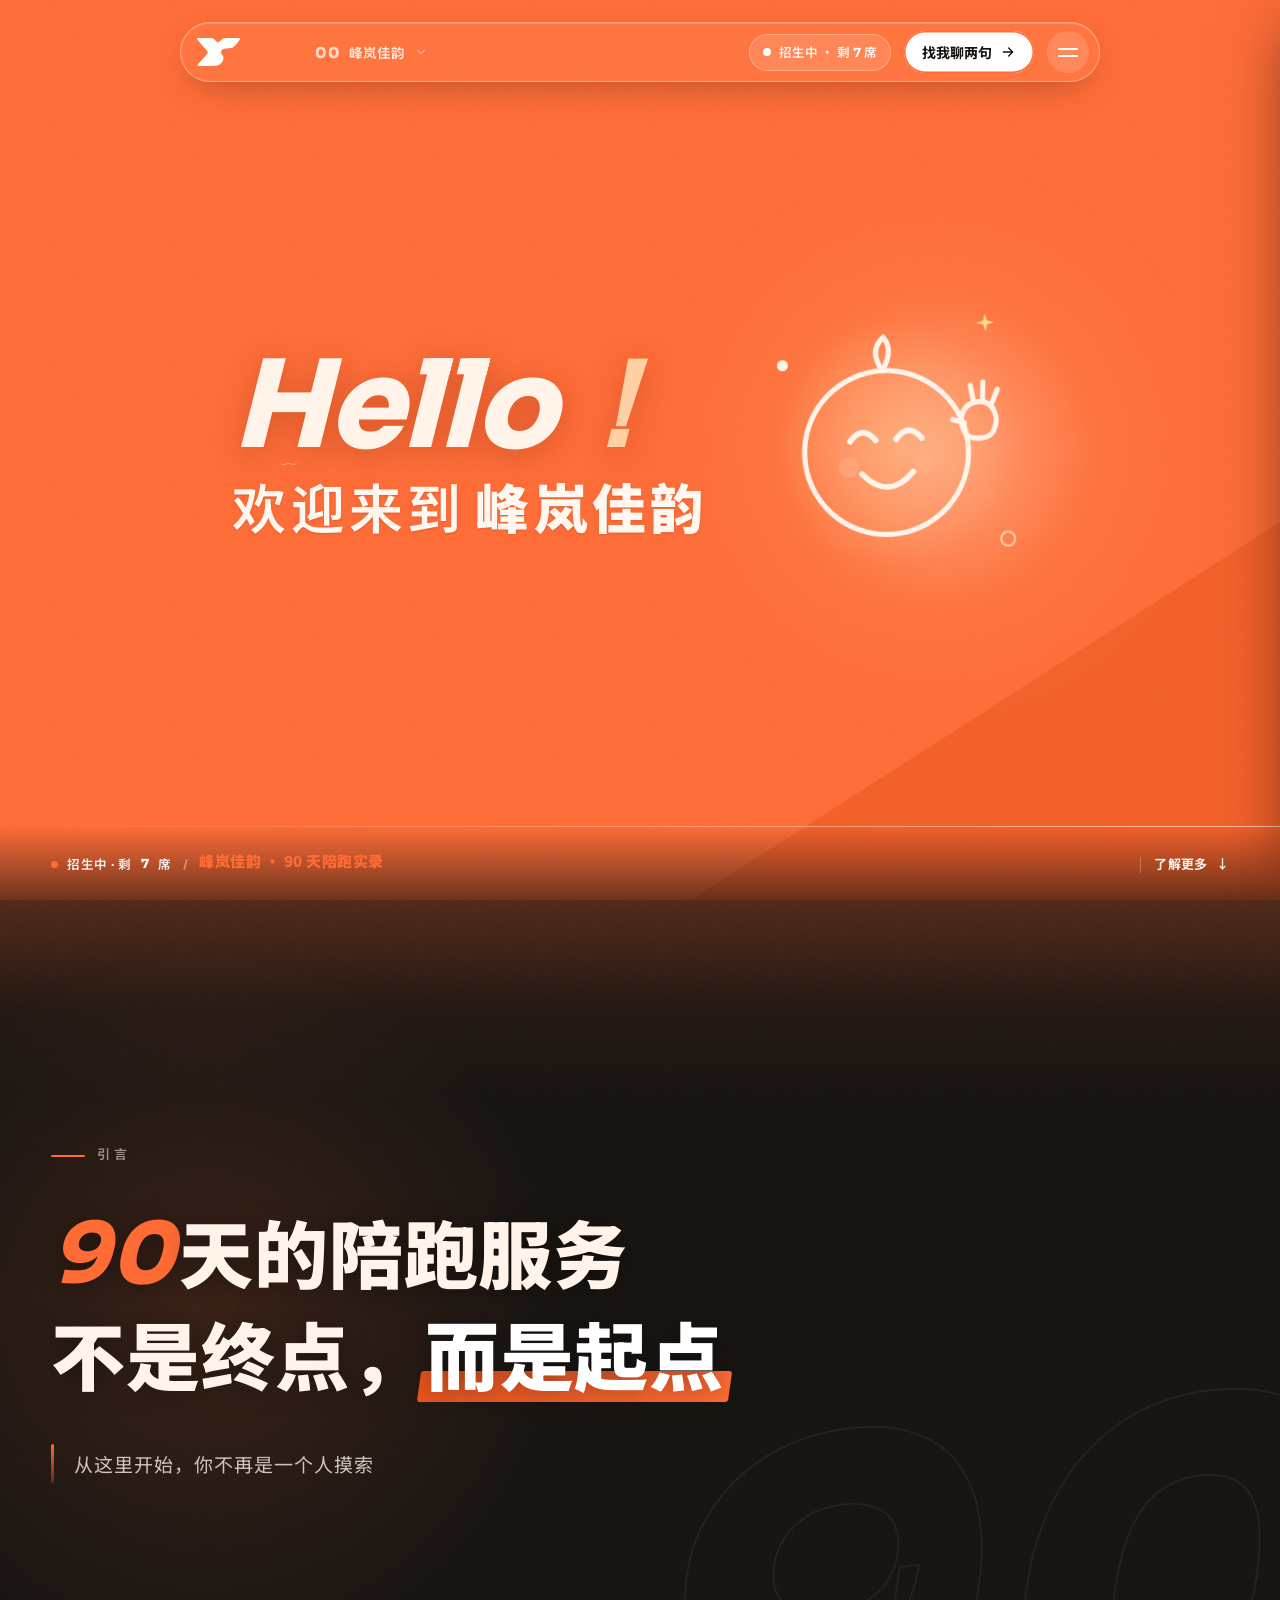
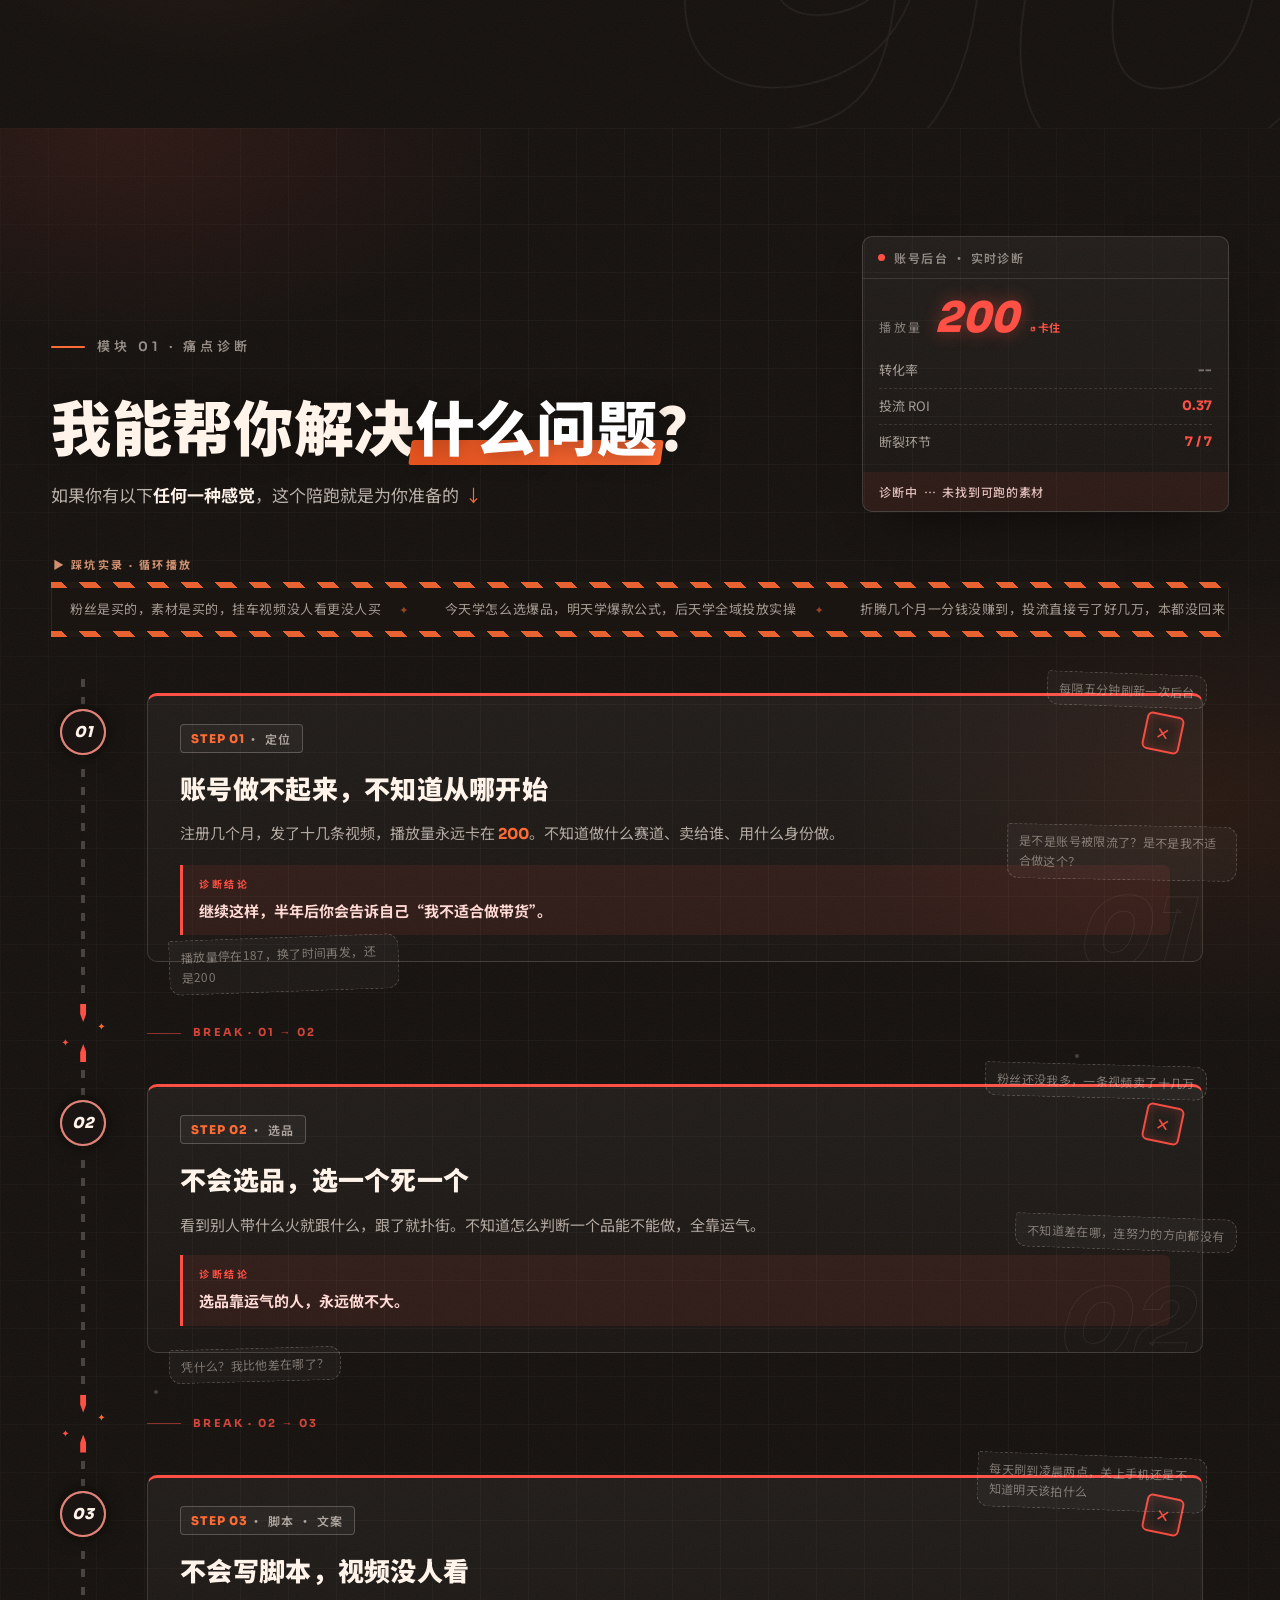
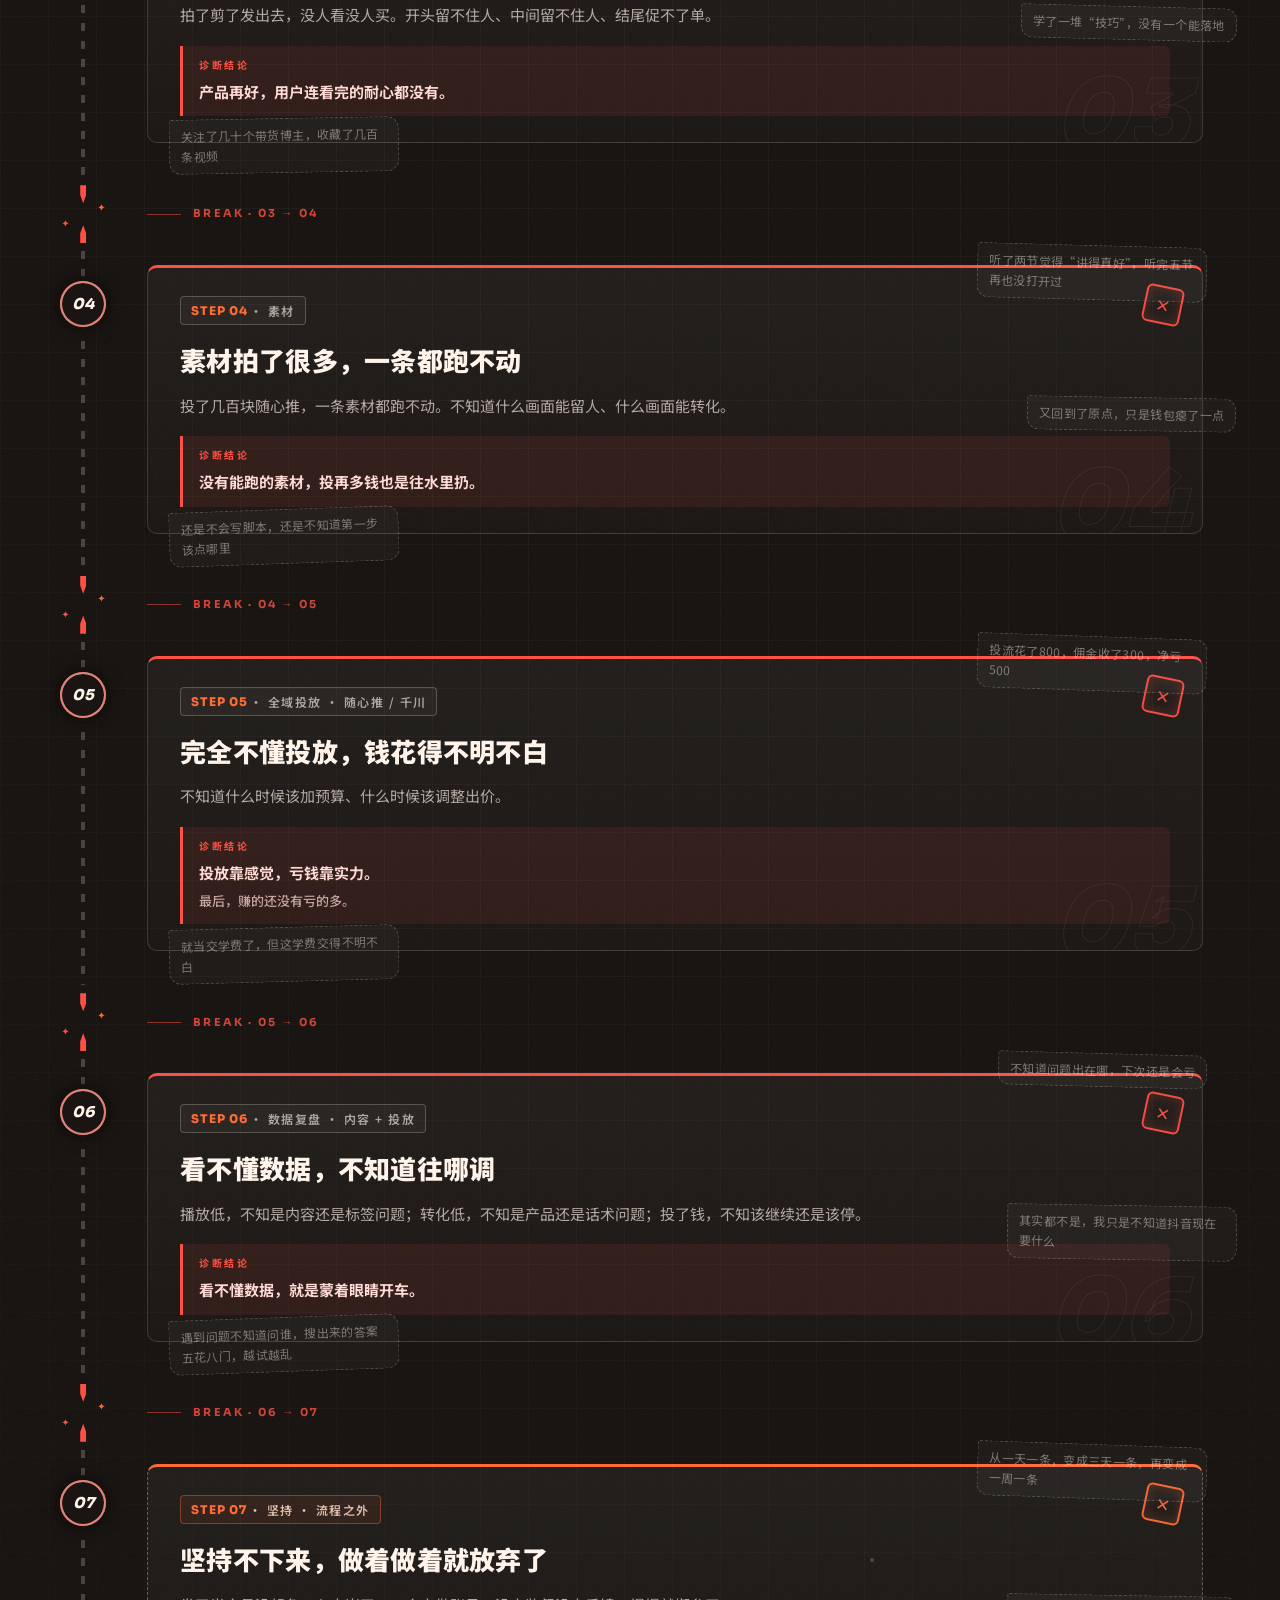
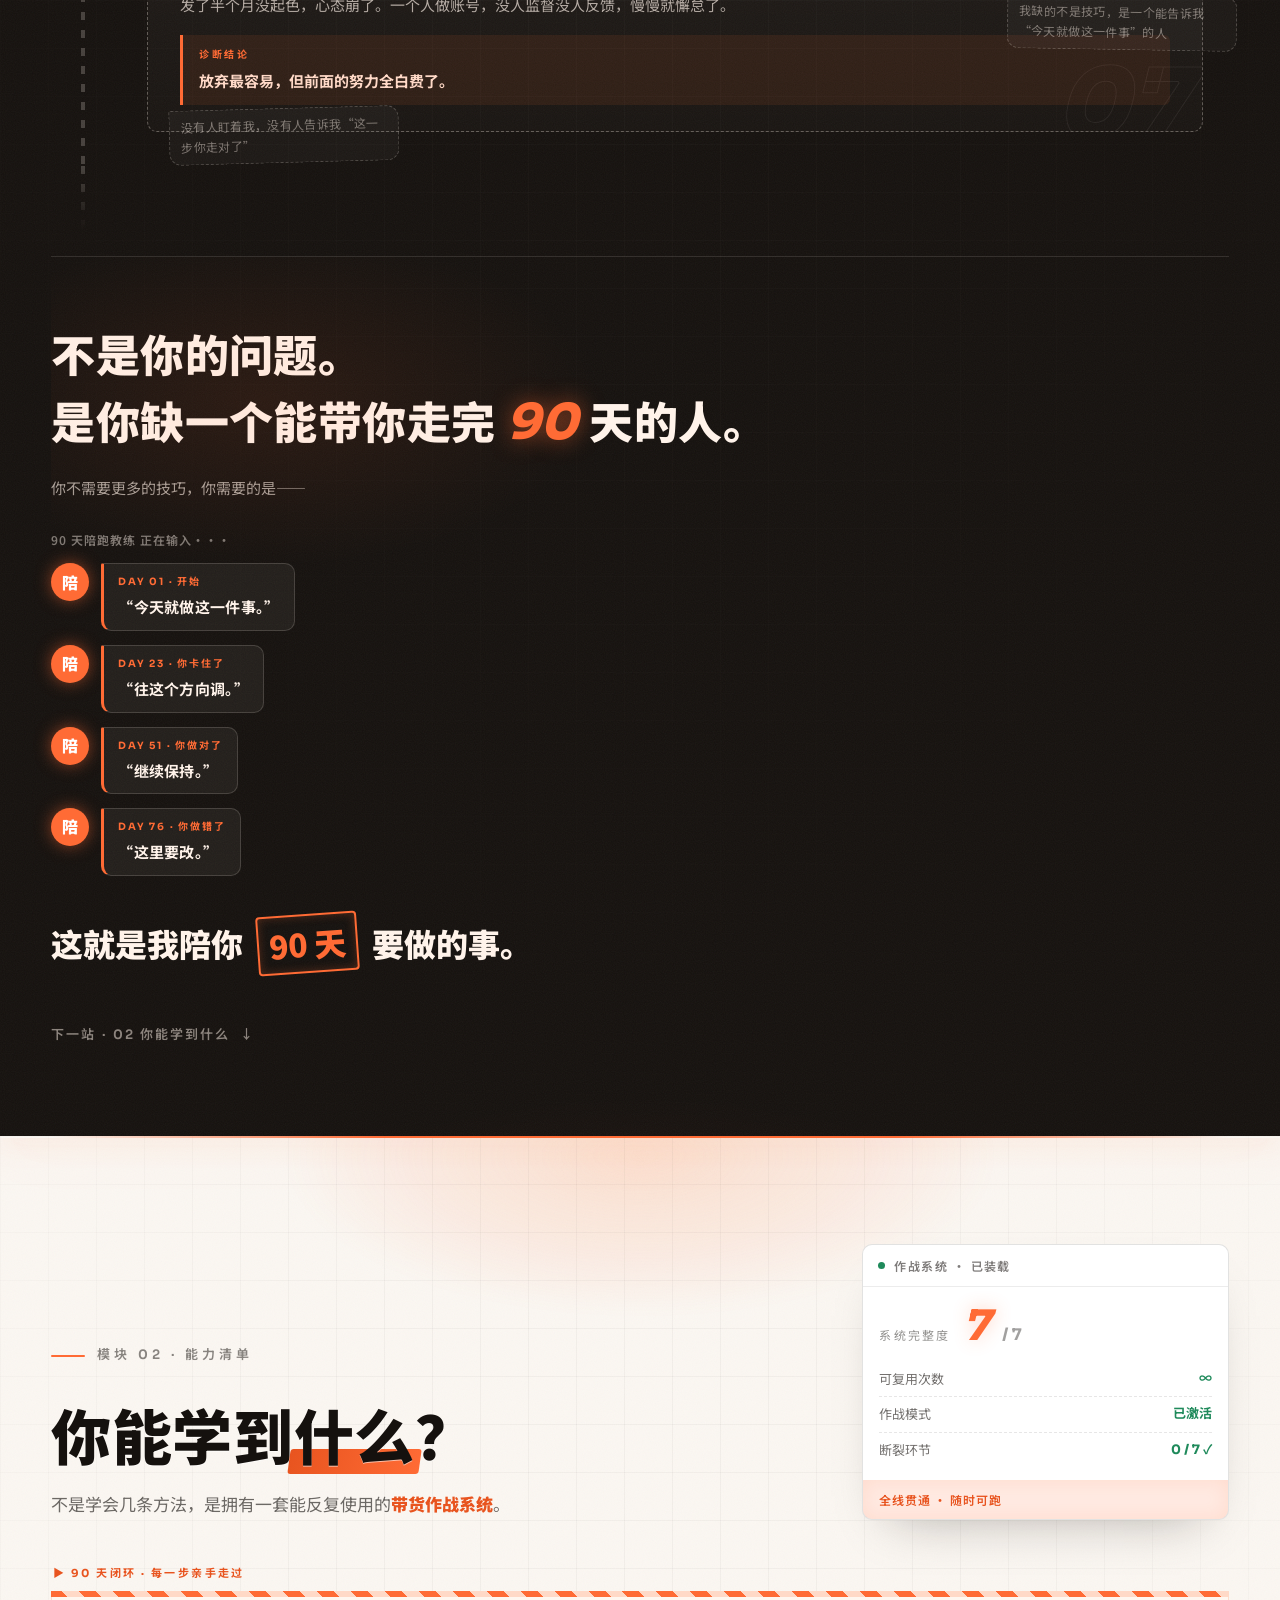
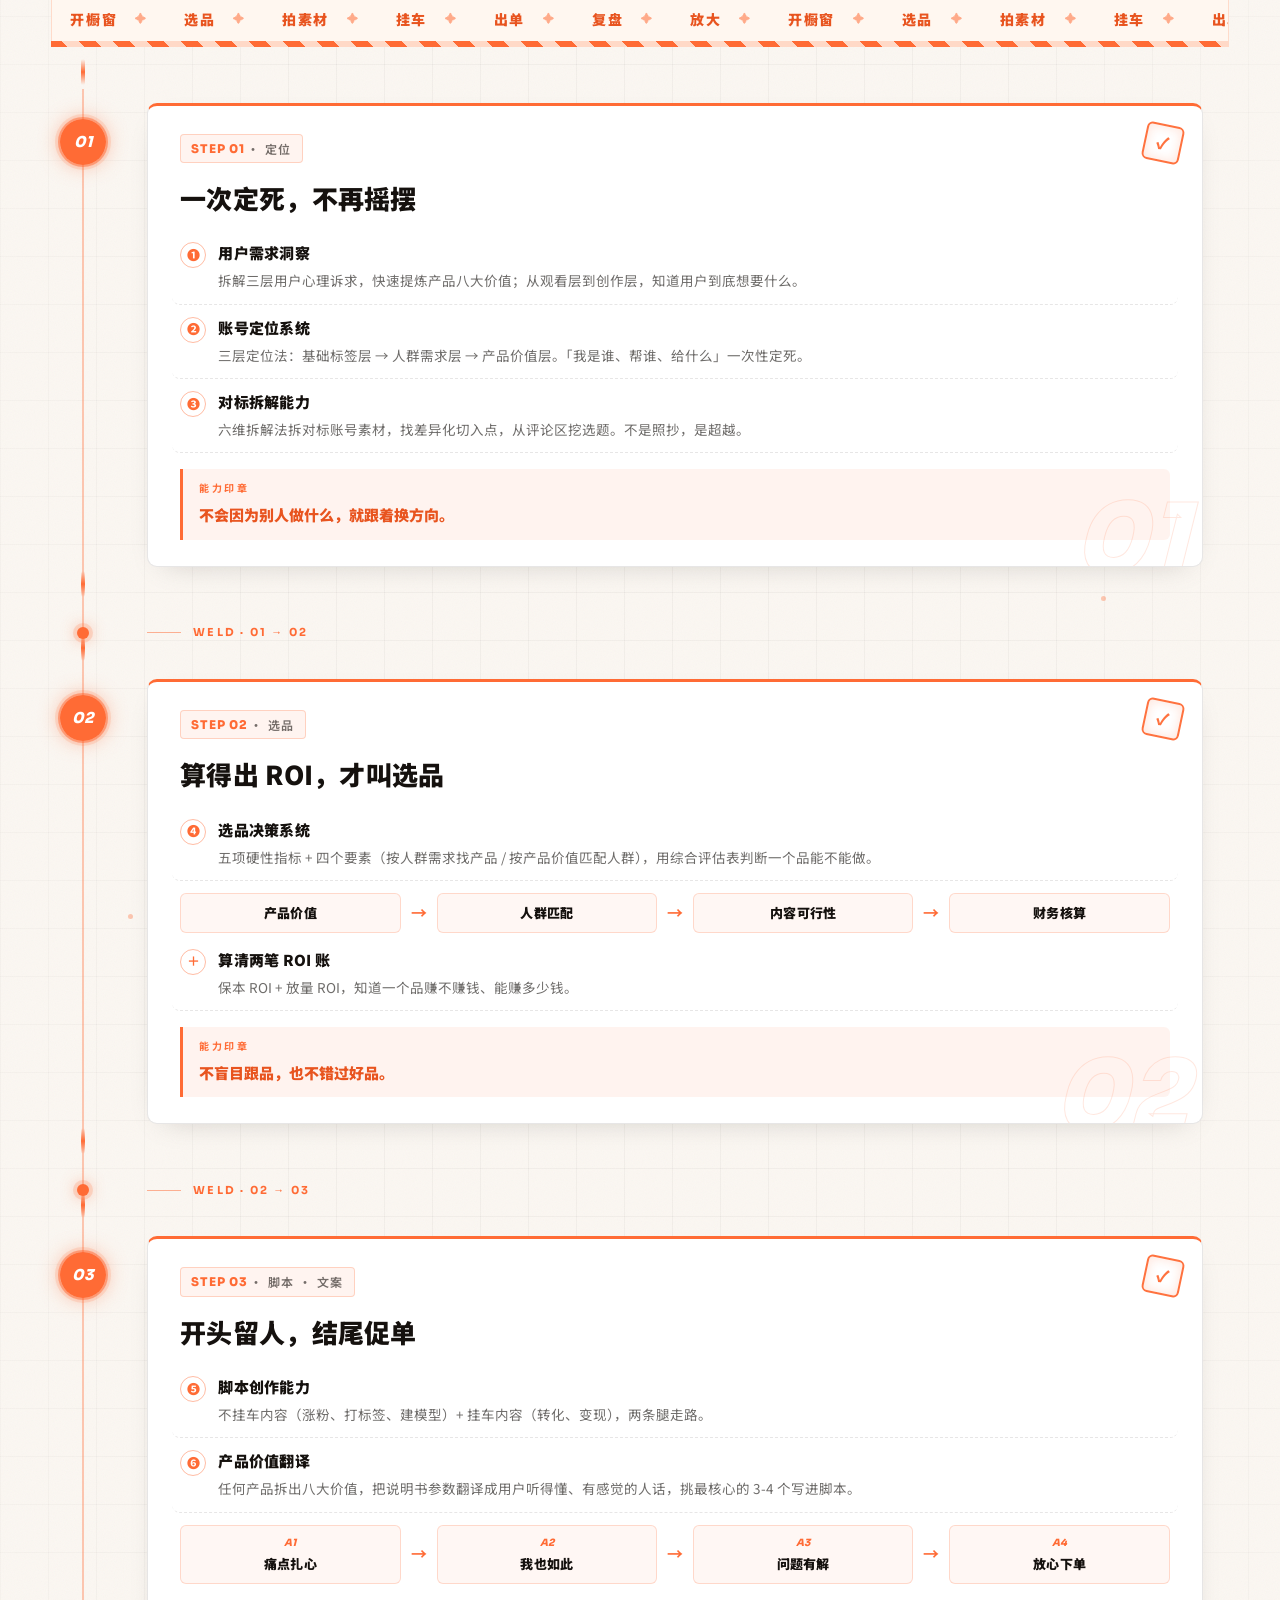
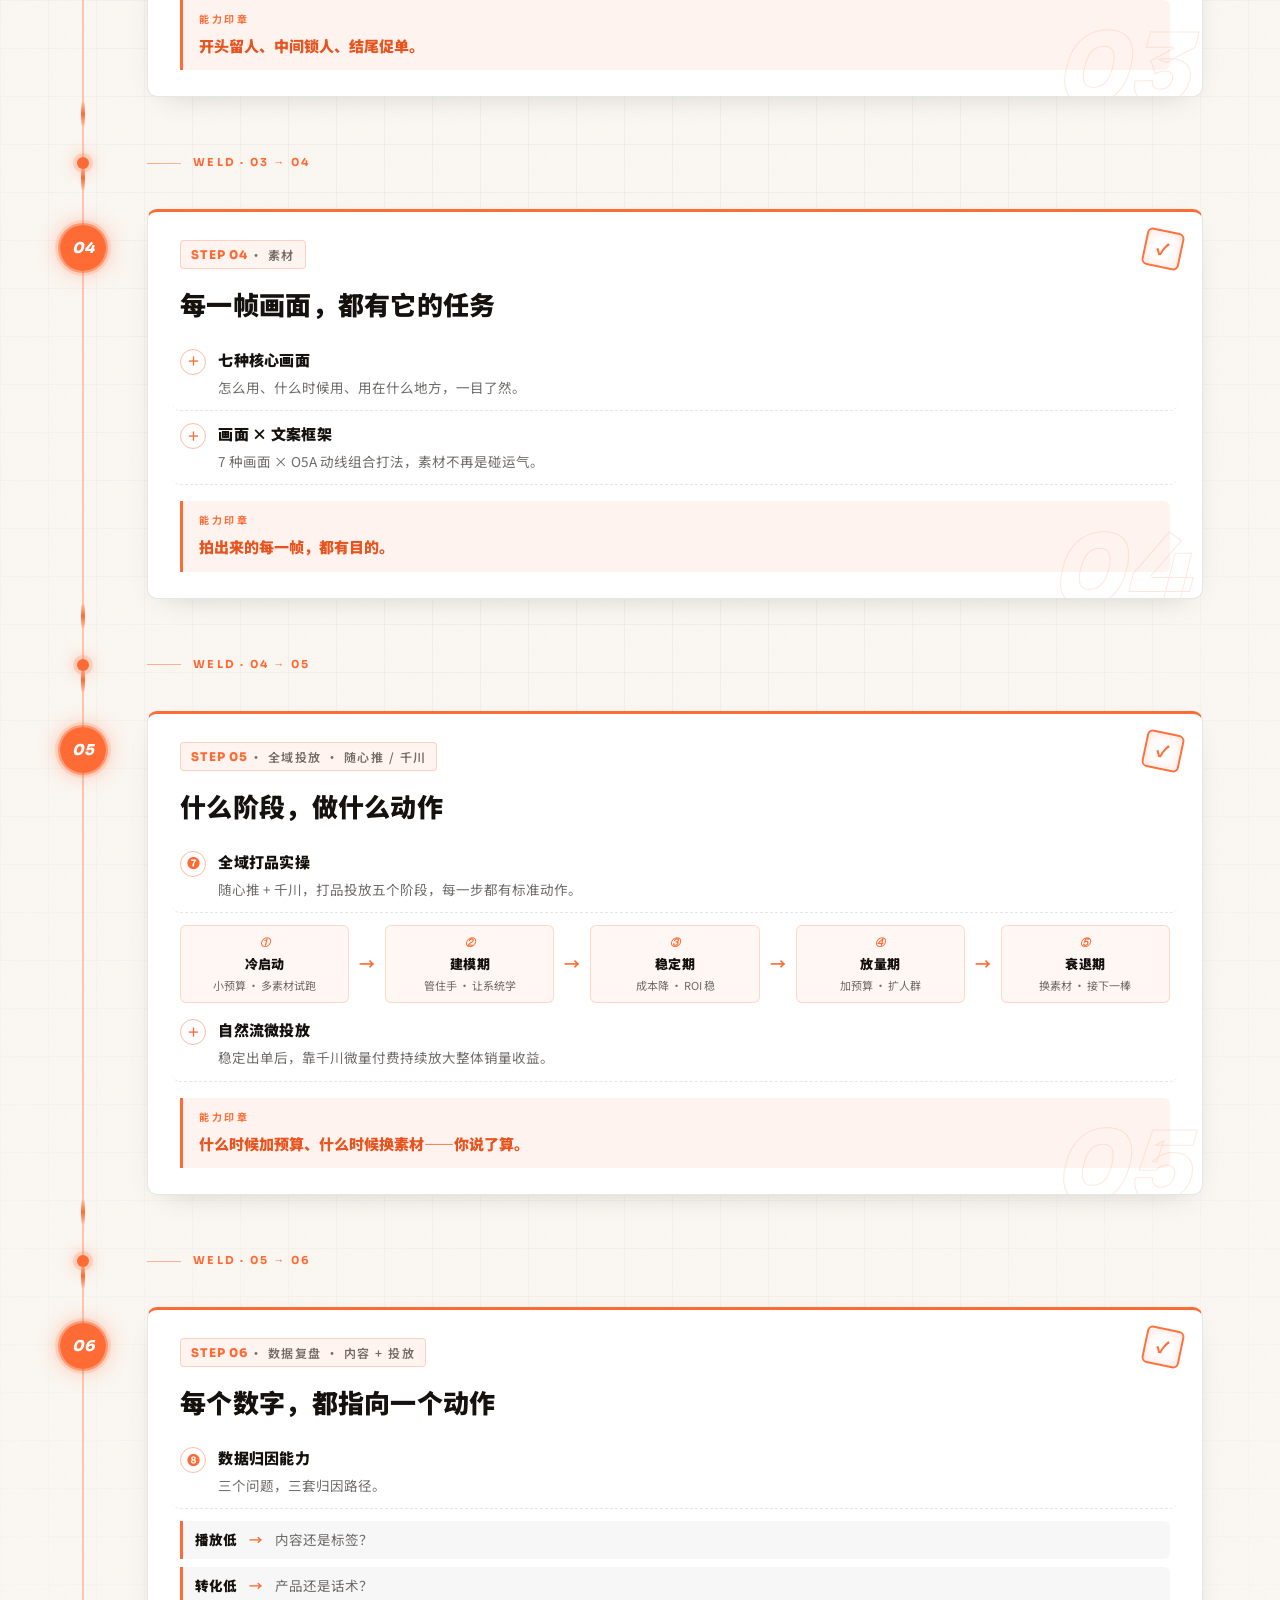
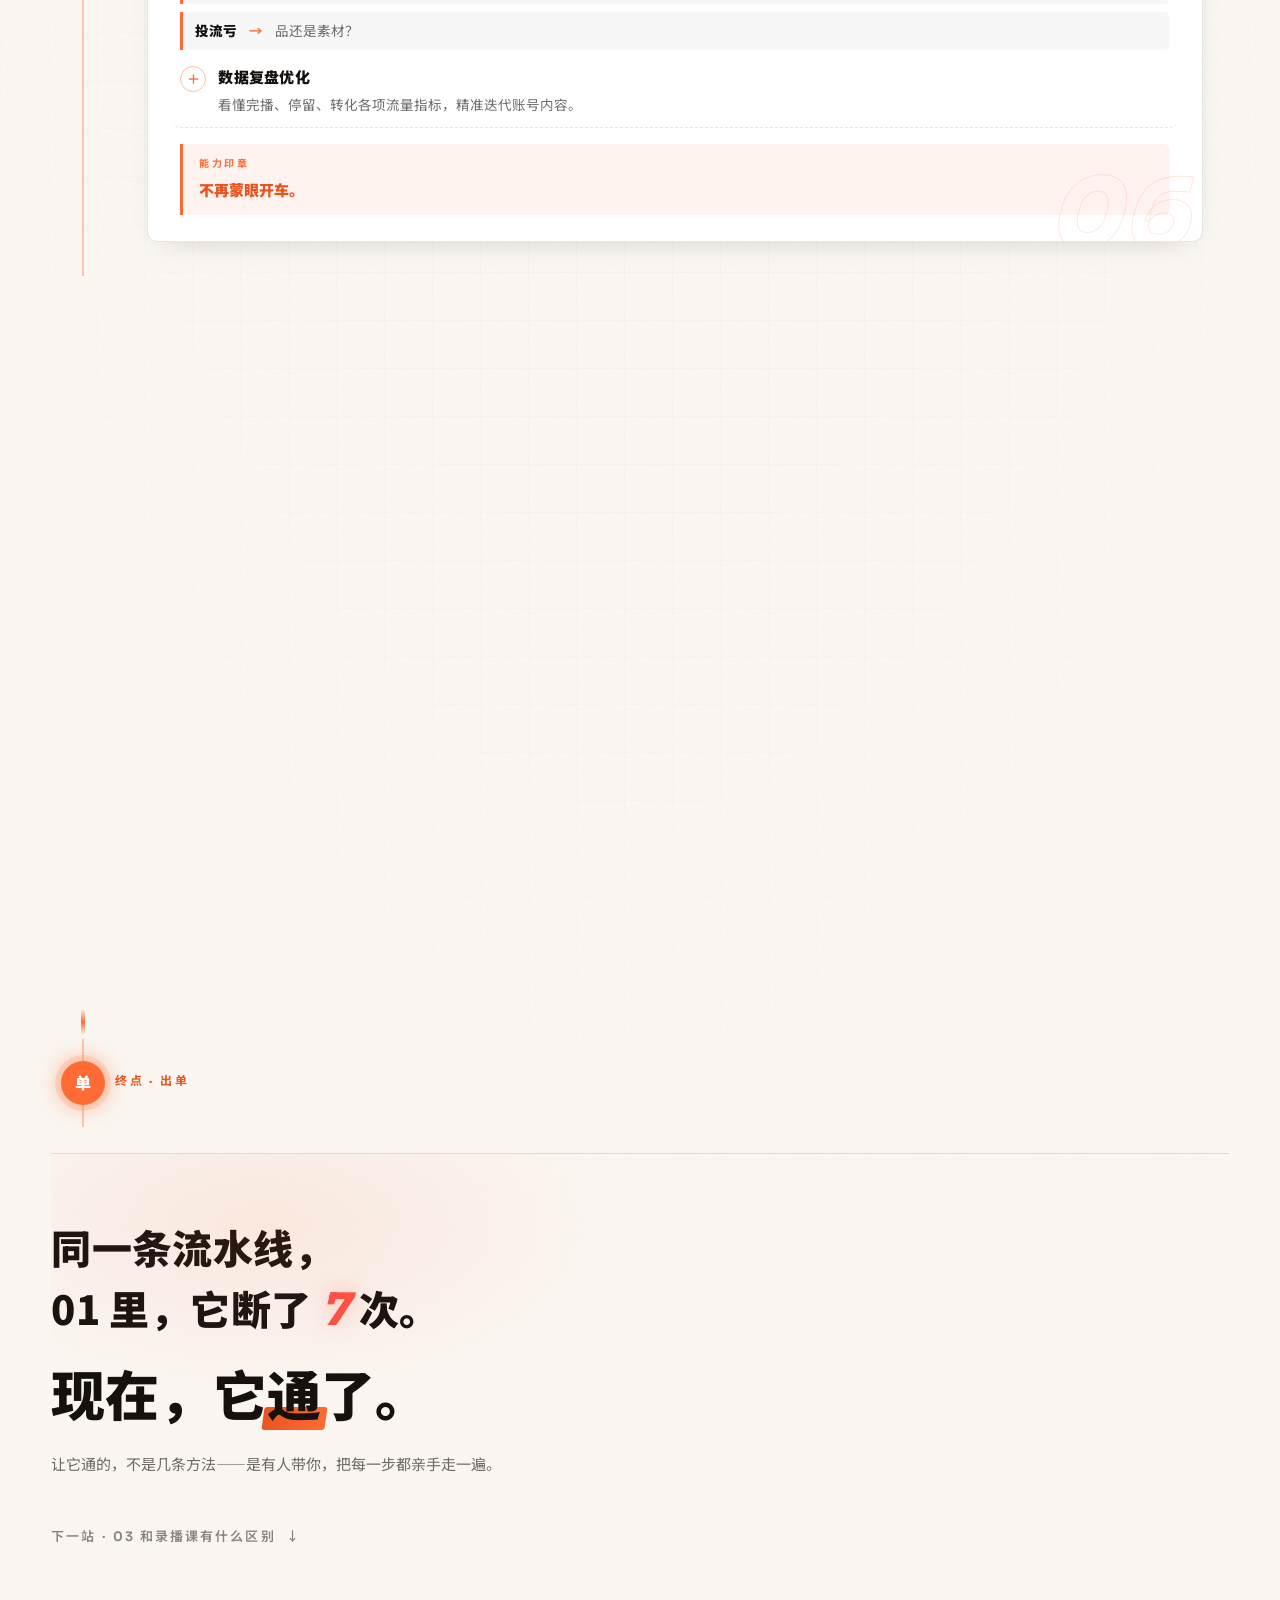
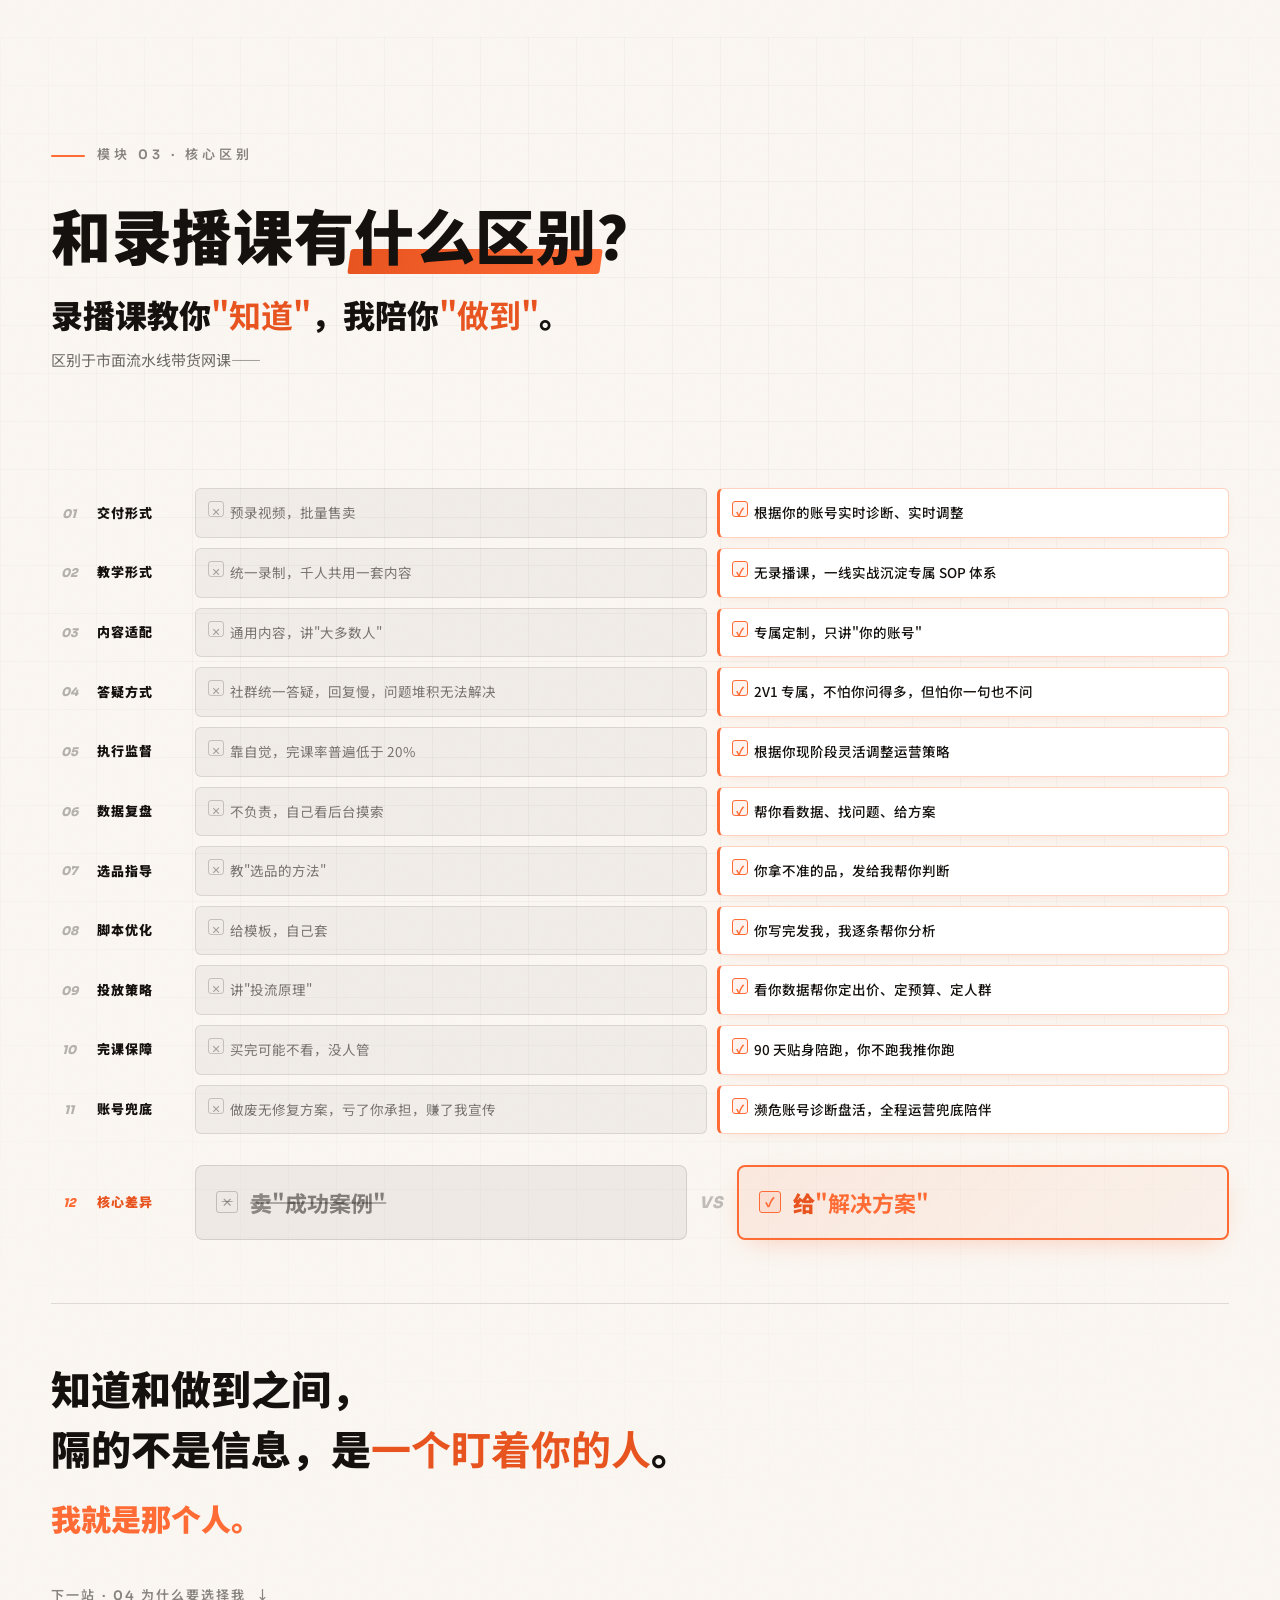
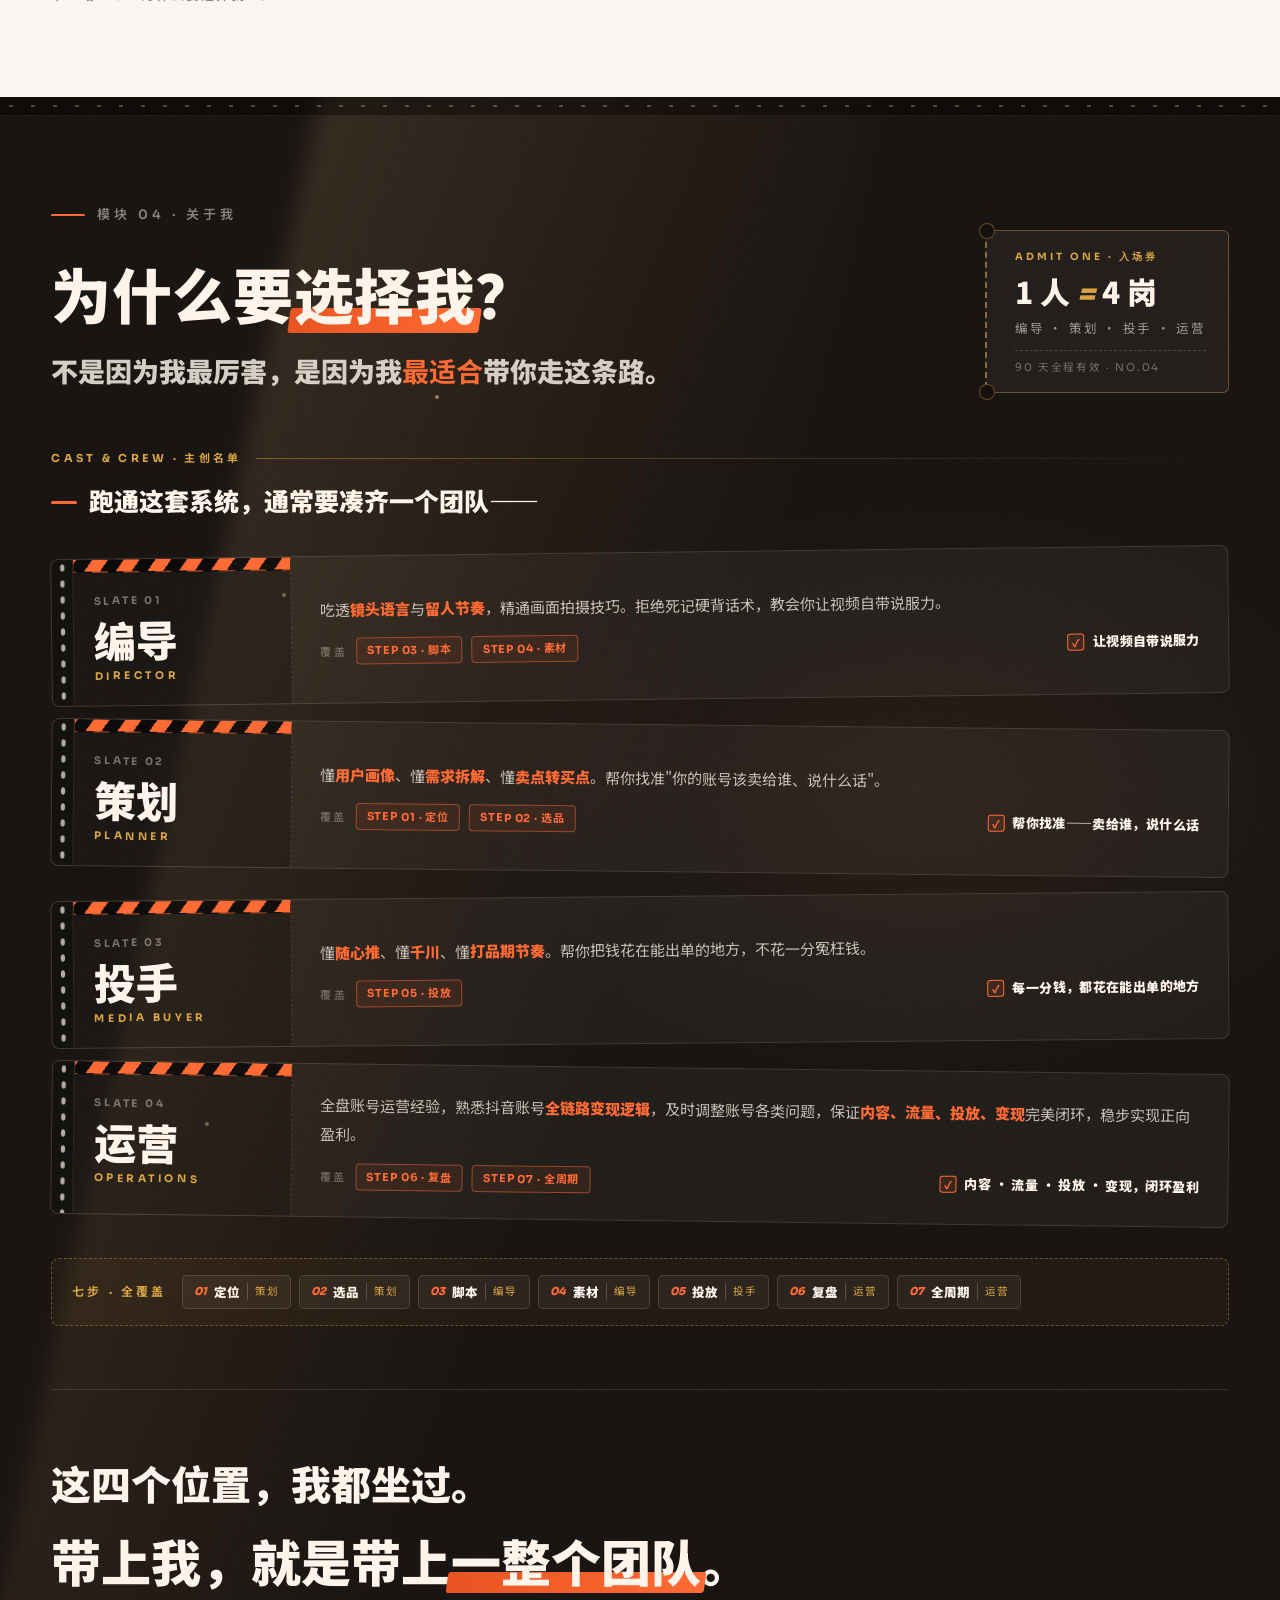
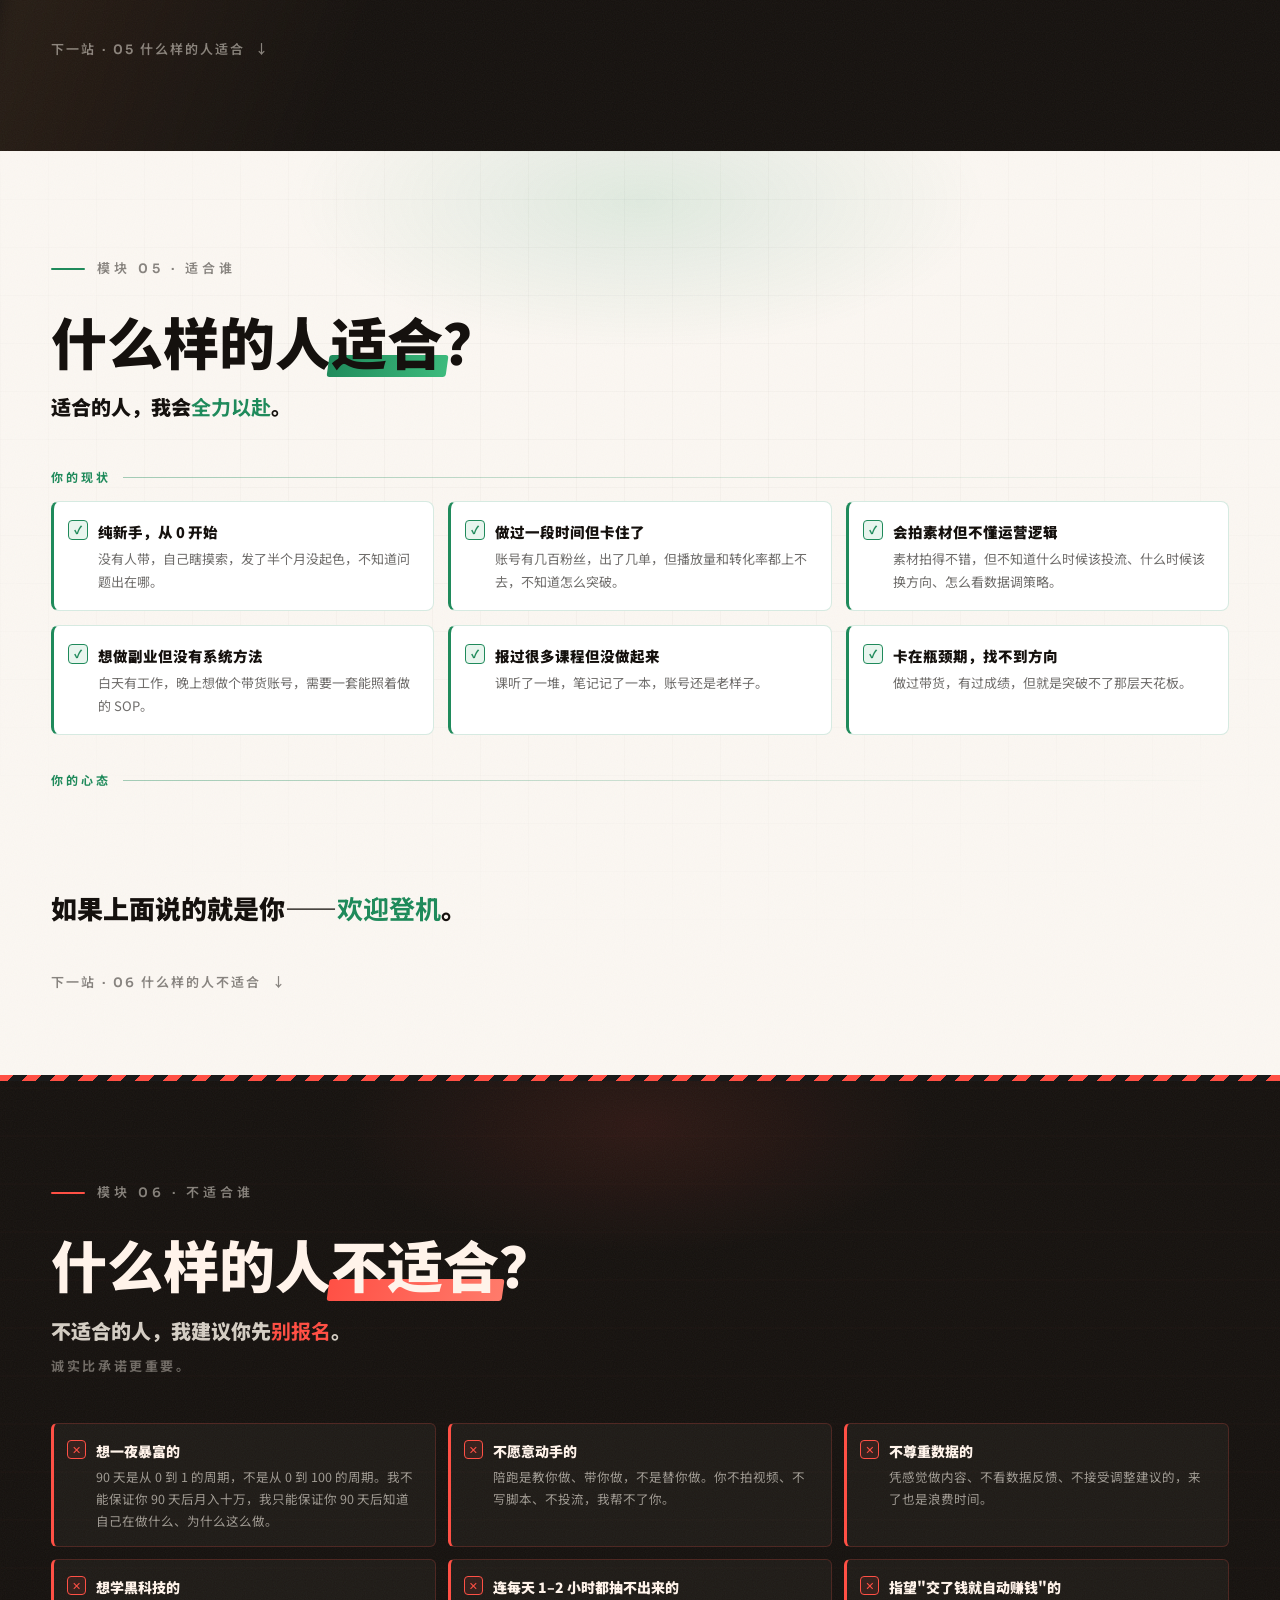
==== index.html @ c471ecee "更新所有内容" ====
<!DOCTYPE html>
<html lang="zh-CN">
<head>
  <meta charset="UTF-8" />
  <!-- viewport-fit=cover：配合 iOS 刘海/圆角安全区 env(safe-area-inset-*) -->
  <meta name="viewport" content="width=device-width, initial-scale=1.0, viewport-fit=cover" />
  <!-- ══ 标签页标题 + 搜索摘要 ══════════════════════════════════
       • 标签页/百度搜索的「蓝色标题」= 下面 <title>
       • 百度搜索标题下的「灰色摘要」= 下面 name="description"（只留一处！）
       • 改搜索文案 → 只动这两行；带"抖音带货陪跑"是为了被人搜到        ══ -->
  <title>抖音带货陪跑｜90天2V1盯到出单，适合一个人摸索没结果的普通人</title>
  <meta name="description" content="做了几个月带货还没出单？峰岚佳韵90天2V1陪跑，从定位、选品、内容到投放，带你跑通抖音短视频带货全流程。每月仅30人，¥1980，不承诺暴富，只承诺清醒。" />


  <!-- ╔══════════════════════════════════════════════════════════════╗
       ║  HEAD 元数据：① 标签页/安装图标  ② 微信/X/Telegram 分享卡片   ║
       ║  改分享标题/描述 → og:title / og:description                  ║
       ║  改封面 → 换 og-cover.png（1200×630）                         ║
       ╚══════════════════════════════════════════════════════════════╝ -->
  <meta name="theme-color" content="#FF6B35" />
  <!-- color-scheme：锁 light，防系统暗色模式把白底/滚动条/输入框翻黑 -->
  <meta name="color-scheme" content="light" />
  <!-- 防 iOS 把"90 天 / 30 分钟 / 剩 7 席"里的数字误识别成电话 -->
  <meta name="format-detection" content="telephone=no, address=no, email=no" />
  <meta name="description" content="90天二对一陪跑，从定位、选品、内容到投放，带你跑通抖音短视频带货全流程。每月仅30人，¥1980/90天。不承诺暴富，只承诺清醒。" />

  <!-- ① 标签页小图标 -->
  <link rel="icon" type="image/svg+xml" href="favicon.svg" />
  <link rel="icon" type="image/png" sizes="32x32" href="favicon-32.png" />
  <!-- ② 安装图标：iOS 只认 180×180 的 PNG -->
  <link rel="apple-touch-icon" sizes="180x180" href="apple-touch-icon.png" />
  <link rel="manifest" href="manifest.json" />

  <!-- ③ 分享卡片：Open Graph -->
  <meta property="og:type" content="website" />
  <meta property="og:site_name" content="峰岚佳韵" />
  <meta property="og:title" content="90 天，盯到你出单。" />
  <meta property="og:description" content="峰岚佳韵 · 抖音短视频带货 2V1 陪跑，不再一个人摸索。正在接受新一期学员。" />
  <meta property="og:url" content="https://fljytrain.cn/" />
  <meta property="og:locale" content="zh_CN" />
  <meta property="og:image" content="https://fljytrain.cn/og-cover.png" />
  <meta property="og:image:width" content="1200" />
  <meta property="og:image:height" content="630" />
  <meta property="og:image:alt" content="峰岚佳韵 · 90 天抖音短视频带货 2V1 陪跑" />
  <!-- ③ 分享卡片：X / Twitter -->
  <meta name="twitter:card" content="summary_large_image" />
  <meta name="twitter:title" content="90 天，盯到你出单。" />
  <meta name="twitter:description" content="峰岚佳韵 · 抖音短视频带货 2V1 陪跑，不再一个人摸索。" />
  <meta name="twitter:image" content="https://fljytrain.cn/og-cover.png" />
  <meta name="twitter:image:alt" content="峰岚佳韵 · 90 天抖音短视频带货 2V1 陪跑" />

  <link rel="canonical" href="https://fljytrain.cn/" />

  <!-- 字体：Sora(拉丁标题) + Noto Sans SC(中文/正文) -->
  <link rel="preconnect" href="https://fonts.loli.net" />
  <link rel="preconnect" href="https://fonts.gstatic.com" crossorigin />
  <link rel="preconnect" href="https://fonts.loli.net" crossorigin />
  <link rel="stylesheet" href="https://fonts.loli.net/css2?family=Sora:wght@400;600;700;800&family=Noto+Sans+SC:wght@400;500;700;900&display=swap" media="print" onload="this.media='all'" />
  <noscript><link rel="stylesheet" href="https://fonts.loli.net/css2?family=Sora:wght@400;600;700;800&family=Noto+Sans+SC:wght@400;500;700;900&display=swap" /></noscript>

  <link rel="stylesheet" href="style.css" />

  <!-- 无 JS 兜底：入场元素直接显示、循环动画停掉，保证内容可读 -->
  <noscript><style>.rv{opacity:1!important;transform:none!important}.live-dot{animation:none!important}</style></noscript>
</head>
<body>

<!-- ╔══════════════════════════════════════════════════════════════╗
     ║  模块 0 · 顶部导航 NAV                                       ║
     ║  悬浮胶囊：左 logo / 中 当前章节(读 data-chap) / 右 状态+预约+汉堡 ║
     ║  预约按钮指向企业微信咨询入口                                        ║
     ╚══════════════════════════════════════════════════════════════╝ -->
<header class="nav" id="nav" aria-label="主导航">
  <div class="nav-progress" aria-hidden="true"><span id="navProgressBar"></span></div>

  <div class="nav-island" id="navIsland">
    <a class="nav-brand" href="#hero" aria-label="峰岚佳韵 首页">
      <img class="nav-logo nav-logo--color" src="logo-color.svg" alt="峰岚佳韵" />
      <img class="nav-logo nav-logo--white" src="logo-white.svg" alt="" aria-hidden="true" />
    </a>

    <!-- 中：当前章节（滚动读各 section 的 data-chap / data-nav 自动更新，点击开目录） -->
    <button class="nav-chapter" id="navChapter" aria-label="打开章节目录" aria-controls="navDrawer" aria-expanded="false">
      <span class="nav-chapter-num" id="navChapterNum">00</span>
      <span class="nav-chapter-txt" id="navChapterTxt">峰岚佳韵</span>
      <svg class="nav-chapter-arr" viewBox="0 0 24 24" width="14" height="14" aria-hidden="true">
        <path d="M6 9l6 6 6-6" fill="none" stroke="currentColor" stroke-width="2" stroke-linecap="round" stroke-linejoin="round"/>
      </svg>
    </button>

    <div class="nav-right">
      <span class="nav-status" title="本期招生状态">
        <i class="nav-dot" aria-hidden="true"></i>
        <span class="nav-status-txt">招生中 · 剩 <b class="seats">7</b> 席</span>
      </span>
      <button class="nav-cta" id="navWx" type="button" data-wx="JyDdhrj" aria-label="复制微信号 JyDdhrj">
        <span>找我聊两句</span>
        <svg class="nav-cta-arr" viewBox="0 0 24 24" width="16" height="16" aria-hidden="true">
          <path d="M5 12h14M13 6l6 6-6 6" fill="none" stroke="currentColor" stroke-width="2" stroke-linecap="round" stroke-linejoin="round"/>
        </svg>
      </button>

      <button class="nav-burger" id="navBurger" aria-label="打开章节目录" aria-expanded="false" aria-controls="navDrawer">
        <span></span><span></span>
      </button>
    </div>
  </div>
</header>

<!-- ╔══════════════════════════════════════════════════════════════╗
     ║  模块 0.5 · 章节目录抽屉 DRAWER                               ║
     ║  .dl-now"正在读"由 JS 给当前项加 active 才显示                ║
     ╚══════════════════════════════════════════════════════════════╝ -->
<div class="nav-scrim" id="navScrim" aria-hidden="true"></div>

<div class="nav-drawer" id="navDrawer" inert aria-hidden="true">
  <div class="nav-drawer-head">
    <img class="nav-drawer-logo" src="logo-white.svg" alt="峰岚佳韵" />
    <button class="nav-drawer-close" id="navDrawerClose" aria-label="关闭目录"><span></span><span></span></button>
  </div>

  <nav class="nav-drawer-list" aria-label="章节目录">
    <a href="#hero" data-target="hero"><span class="dl-num">00</span><span class="dl-txt">首页 · Hello</span><span class="dl-now" aria-hidden="true">正在读</span><span class="dl-arr" aria-hidden="true">↗</span></a>
    <a href="#pain" data-target="pain"><span class="dl-num">01</span><span class="dl-txt">痛点 · 你卡在哪</span><span class="dl-now" aria-hidden="true">正在读</span><span class="dl-arr" aria-hidden="true">↗</span></a>
    <a href="#skill" data-target="skill"><span class="dl-num">02</span><span class="dl-txt">能力 · 作战系统</span><span class="dl-now" aria-hidden="true">正在读</span><span class="dl-arr" aria-hidden="true">↗</span></a>
    <a href="#diff" data-target="diff"><span class="dl-num">03</span><span class="dl-txt">区别 · 知道 vs 做到</span><span class="dl-now" aria-hidden="true">正在读</span><span class="dl-arr" aria-hidden="true">↗</span></a>
    <a href="#why" data-target="why"><span class="dl-num">04</span><span class="dl-txt">为什么是我</span><span class="dl-now" aria-hidden="true">正在读</span><span class="dl-arr" aria-hidden="true">↗</span></a>
    <a href="#fit" data-target="fit"><span class="dl-num">05</span><span class="dl-txt">适合谁</span><span class="dl-now" aria-hidden="true">正在读</span><span class="dl-arr" aria-hidden="true">↗</span></a>
    <a href="#nofit" data-target="nofit"><span class="dl-num">06</span><span class="dl-txt">不适合谁</span><span class="dl-now" aria-hidden="true">正在读</span><span class="dl-arr" aria-hidden="true">↗</span></a>
    <a href="#roadmap" data-target="roadmap"><span class="dl-num">07</span><span class="dl-txt">90天流程</span><span class="dl-now" aria-hidden="true">正在读</span><span class="dl-arr" aria-hidden="true">↗</span></a>
    <a href="#manual" data-target="manual"><span class="dl-num">08</span><span class="dl-txt">作战手册</span><span class="dl-now" aria-hidden="true">正在读</span><span class="dl-arr" aria-hidden="true">↗</span></a>
    <a href="#faq" data-target="faq"><span class="dl-num">09</span><span class="dl-txt">常见问题</span><span class="dl-now" aria-hidden="true">正在读</span><span class="dl-arr" aria-hidden="true">↗</span></a>
    <a href="#cta" data-target="cta"><span class="dl-num">10</span><span class="dl-txt">最后一站</span><span class="dl-now" aria-hidden="true">正在读</span><span class="dl-arr" aria-hidden="true">↗</span></a>
  </nav>


  
  <div class="nav-drawer-foot">
    <span class="nav-status on-dark">
      <i class="nav-dot" aria-hidden="true"></i>
      <span>招生中 · 剩 <b class="seats">7</b> 席</span>
    </span>
    <button class="drawer-cta" id="drawerWx" type="button" data-wx="JyDdhrj">复制微信号 联系咨询 →</button>
  </div>
</div>

<!-- ╔══════════════════════════════════════════════════════════════╗
     ║  模块 1 · 首屏 HERO（钉屏 + 视差，结构封板，DOM 未改动）        ║
     ╚══════════════════════════════════════════════════════════════╝ -->
<section class="hero" id="hero" data-theme="dark">
  <div class="hero-bg" aria-hidden="true">
    <div class="hero-slash"></div>
    <div class="hero-glow"></div>
    <div class="hero-grain"></div>
  </div>
  <div class="hero-inner-content">
      <div class="hero-grid">
        <div class="hero-copy">
          <h1 class="hero-hello">Hello<span class="hello-bang">！</span></h1>
          <svg class="hello-wave" viewBox="0 0 240 26" fill="none" aria-hidden="true">
            <path class="wave-line" d="M6,14 C30,3 50,3 74,14 C98,25 118,25 142,14 C166,3 186,3 210,14"
                  stroke="#FFD0A4" stroke-width="8" stroke-linecap="round">
              <animate attributeName="d" dur="3.4s" repeatCount="indefinite" calcMode="spline"
                       keyTimes="0;0.5;1" keySplines="0.45 0 0.55 1;0.45 0 0.55 1"
                       values="M6,14 C30,3 50,3 74,14 C98,25 118,25 142,14 C166,3 186,3 210,14;
                               M6,14 C30,25 50,25 74,14 C98,3 118,3 142,14 C166,25 186,25 210,14;
                               M6,14 C30,3 50,3 74,14 C98,25 118,25 142,14 C166,3 186,3 210,14"/>
            </path>
          </svg>
          <h2 class="hero-subtitle"><span class="sub-lead">欢迎来到</span><span class="sub-brand">峰岚佳韵</span></h2>
        </div>

        <div class="hero-host" aria-hidden="true">
          <div class="hero-host-glow" aria-hidden="true"></div>
          <span class="host-particle p-star"></span>
          <span class="host-particle p-dot"></span>
          <span class="host-particle p-ring"></span>
          <svg class="host-face" viewBox="0 0 220 200" fill="none">
            <circle class="face-line" cx="100" cy="106" r="64" stroke="#FFF3EA" stroke-width="4"/>
            <path class="face-line" d="M100,42 Q90,26 102,16 Q110,26 100,42" stroke="#FFF3EA" stroke-width="4" stroke-linecap="round"/>
            <g class="eye-open">
              <path d="M72,96 Q82,83 92,96" stroke="#FFF3EA" stroke-width="4.5" stroke-linecap="round"/>
              <path d="M108,96 Q118,83 128,96" stroke="#FFF3EA" stroke-width="4.5" stroke-linecap="round"/>
            </g>
            <g class="eye-closed">
              <path d="M72,94 Q82,97 92,94" stroke="#FFF3EA" stroke-width="4.5" stroke-linecap="round"/>
              <path d="M108,94 Q118,97 128,94" stroke="#FFF3EA" stroke-width="4.5" stroke-linecap="round"/>
            </g>
            <circle class="host-blush" cx="70" cy="116" r="8" fill="#FFB088"/>
            <circle class="host-blush" cx="130" cy="116" r="8" fill="#FFB088"/>
            <path class="face-line" d="M80,122 Q100,144 120,122" stroke="#FFF3EA" stroke-width="4.5" stroke-linecap="round"/>
            <g class="wave-hand">
              <path class="face-line" d="M162,94 C156,82 162,70 174,70 C186,70 190,84 184,94 C180,100 166,100 162,94 Z" stroke="#FFF3EA" stroke-width="4" stroke-linejoin="round"/>
              <path class="face-line" d="M170,70 L168,57" stroke="#FFF3EA" stroke-width="4" stroke-linecap="round"/>
              <path class="face-line" d="M177,69 L178,55" stroke="#FFF3EA" stroke-width="4" stroke-linecap="round"/>
              <path class="face-line" d="M184,72 L189,61" stroke="#FFF3EA" stroke-width="4" stroke-linecap="round"/>
              <path class="face-line" d="M162,86 L153,83" stroke="#FFF3EA" stroke-width="4" stroke-linecap="round"/>
            </g>
          </svg>
        </div>
      </div>

      <div class="hero-foot">
        <span class="foot-line" aria-hidden="true"></span>
        <div class="hero-foot-row wrap">
          <span class="foot-brand">
            <i class="foot-dot" aria-hidden="true"></i>招生中 · 剩 <b class="seats">7</b> 席
            <span class="foot-sep" aria-hidden="true">/</span>
            <span class="foot-tag">峰岚佳韵 · 90 天陪跑实录</span>
          </span>
                    <a class="foot-next" role="button" aria-label="了解更多">
            了解更多
            <span class="foot-arr" aria-hidden="true">↓</span>
          </a>
        </div>   <!-- 关 hero-foot-row -->
      </div>     <!-- 关 hero-foot -->
  </div>         <!-- ★ 新增：关 hero-inner-content（之前漏了它） -->
</section>

<!-- ╔══════════════════════════════════════════════════════════════╗
     ║  模块 · 引言 BRIDGE —— 橙→墨情绪过桥                          ║
     ║  文案唯一来源：内容文档「引言」，一字未改                       ║
     ╚══════════════════════════════════════════════════════════════╝ -->
<section class="bridge" id="bridge" data-theme="ink" aria-label="引言">
  <!-- 背景三层：顶部余温光晕 / 颗粒 / 幽灵数字 90 -->
  <div class="bridge-bg" aria-hidden="true">
    <div class="bridge-glow"></div>
    <div class="bridge-grain"></div>
    <span class="bridge-ghost">90</span>
  </div>

  <div class="bridge-inner wrap">
    <p class="bridge-kicker rv">
      <span class="bridge-kicker-tick" aria-hidden="true"></span>引言
    </p>

    <h2 class="bridge-title">
      <span class="bridge-line rv" style="--d:.08s"><b class="bridge-num">90</b>天的陪跑服务</span>
      <span class="bridge-line rv" style="--d:.18s">不是终点，<em class="bridge-em">而是起点</em></span>
    </h2>

    <p class="bridge-note rv" style="--d:.34s">
      <span class="bridge-bar" aria-hidden="true"></span>
      <span class="bridge-note-txt">从这里开始，你不再是一个人摸索</span>
    </p>
  </div>
</section>

<!-- ╔══════════════════════════════════════════════════════════════╗
     ║  模块 01 · 痛点 PAIN —— 断裂的带货流水线（墨色夜场）           ║
     ║  主干 7 卡：定位→选品→脚本·文案→素材→全域投放→数据复盘→坚持    ║
     ║  文案来源：内容文档「01 痛点」定稿                             ║
     ╚══════════════════════════════════════════════════════════════╝ -->
<section class="pain" id="pain" data-theme="ink" aria-label="痛点诊断">
  <!-- 背景：网格 / 光晕 / 扫描线 / 噪点 / 浮尘 / 故障条 -->
  <div class="pain-bg" aria-hidden="true">
    <div class="pain-grid"></div>
    <div class="pain-glow"></div>
    <div class="pain-scan"></div>
    <div class="pain-grain"></div>
    <span class="pain-bar pb1"></span><span class="pain-bar pb2"></span>
    <span class="pain-dust pd1"></span><span class="pain-dust pd2"></span><span class="pain-dust pd3"></span>
  </div>

  <div class="wrap">

    <!-- ① 模块头 + 账号后台诊断面板 -->
    <header class="pain-head">
      <div class="pain-head-copy">
        <p class="pain-kicker rv">
          <span class="pain-kicker-tick" aria-hidden="true"></span>模块 01 · 痛点诊断
        </p>
        <h2 class="pain-title rv" style="--d:.1s">我能帮你解决<em class="pain-em">什么问题</em>？</h2>
        <p class="pain-lead rv" style="--d:.22s">如果你有以下<b>任何一种感觉</b>，这个陪跑就是为你准备的<span class="pain-dn" aria-hidden="true">↓</span></p>
      </div>

      <aside class="pconsole rv" style="--d:.32s" aria-label="账号诊断面板">
        <div class="pconsole-top"><i class="pconsole-dot" aria-hidden="true"></i>账号后台 · 实时诊断</div>
        <div class="pconsole-num" id="pvBox"><small>播放量</small><strong id="pv">0</strong></div>
        <ul class="pconsole-rows">
          <li><span>转化率</span><b class="mut">--</b></li>
          <li><span>投流 ROI</span><b>0.37</b></li>
          <li><span>断裂环节</span><b>7 / 7</b></li>
        </ul>
        <div class="pconsole-status">诊断中<span class="pconsole-dots" aria-hidden="true"></span>未找到可跑的素材</div>
      </aside>
    </header>

    <!-- ② 弯路跑马灯（警示胶带） -->
    <div class="ptape rv" style="--d:.15s">
      <p class="ptape-tag">▶ 踩坑实录 · 循环播放</p>
      <div class="ptape-stripe" aria-hidden="true"></div>
      <div class="ptape-win">
        <div class="ptape-track" id="tapeTrack">
          <span class="ptk">粉丝是买的，素材是买的，挂车视频没人看更没人买</span>
          <span class="ptk">今天学怎么选爆品，明天学爆款公式，后天学全域投放实操</span>
          <span class="ptk">折腾几个月一分钱没赚到，投流直接亏了好几万，本都没回来</span>
          <span class="ptk">为什么同样的品同样的素材同样的投放技巧，她们能kuku爆单，我连本都没回来</span>
          <span class="ptk">学到的都是碎片化的技巧，没有一套完整的打品思路</span>
          <span class="ptk">教投流的不教你素材怎么拍、文案怎么写，打法是她们试出来的，钱亏的是你自己的</span>
          <span class="ptk">卖素材的给你拉个大群，品是她们选的，素材是很多人用的，遇到问题发到群里石沉大海</span>
          <span class="ptk">刷了无数教程，越刷越焦虑</span>
        </div>
      </div>
      <div class="ptape-stripe" aria-hidden="true"></div>
    </div>

    <!-- ③ 断裂流水线 · 7 站 -->
    <div class="pline">

      <!-- 01 定位 -->
      <article class="pstation rv">
        <div class="prail" aria-hidden="true"><span class="pnode">01</span></div>
        <div class="pcardwrap">
          <div class="pcard">
            <span class="pghost" aria-hidden="true">01</span>
            <span class="pstamp" aria-hidden="true">✕</span>
            <span class="ptag"><b>STEP 01</b> · 定位</span>
            <h3>账号做不起来，不知道从哪开始</h3>
            <p class="psymptom">注册几个月，发了十几条视频，播放量永远卡在 <b class="pnum">200</b>。不知道做什么赛道、卖给谁、用什么身份做。</p>
            <div class="pverdict"><span class="pv-label">诊断结论</span><p>继续这样，半年后你会告诉自己“我不适合做带货”。</p></div>
          </div>
          <span class="pwhisper pw1" style="--wr:2deg">每隔五分钟刷新一次后台</span>
          <span class="pwhisper pw2" style="--wr:-2deg;--wd:-2s">播放量停在187，换了时间再发，还是200</span>
          <span class="pwhisper pw3" style="--wr:1deg;--wd:-4s">是不是账号被限流了？是不是我不适合做这个？</span>
        </div>
      </article>
      <div class="prupture rv" aria-hidden="true">
        <div class="prail"><span class="prip prip-t"></span><span class="prip prip-b"></span><span class="pspark ps1">✦</span><span class="pspark ps2">✦</span></div>
        <span class="prip-tag">BREAK · 01 → 02</span>
      </div>

      <!-- 02 选品 -->
      <article class="pstation rv">
        <div class="prail" aria-hidden="true"><span class="pnode">02</span></div>
        <div class="pcardwrap">
          <div class="pcard">
            <span class="pghost" aria-hidden="true">02</span>
            <span class="pstamp" aria-hidden="true">✕</span>
            <span class="ptag"><b>STEP 02</b> · 选品</span>
            <h3>不会选品，选一个死一个</h3>
            <p class="psymptom">看到别人带什么火就跟什么，跟了就扑街。不知道怎么判断一个品能不能做，全靠运气。</p>
            <div class="pverdict"><span class="pv-label">诊断结论</span><p>选品靠运气的人，永远做不大。</p></div>
          </div>
          <span class="pwhisper pw1" style="--wr:1.5deg;--wd:-1s">粉丝还没我多，一条视频卖了十几万</span>
          <span class="pwhisper pw2" style="--wr:-1.5deg;--wd:-3s">凭什么？我比他差在哪了？</span>
          <span class="pwhisper pw3" style="--wr:2deg;--wd:-5s">不知道差在哪，连努力的方向都没有</span>
        </div>
      </article>
      <div class="prupture rv" aria-hidden="true">
        <div class="prail"><span class="prip prip-t"></span><span class="prip prip-b"></span><span class="pspark ps1">✦</span><span class="pspark ps2">✦</span></div>
        <span class="prip-tag">BREAK · 02 → 03</span>
      </div>

      <!-- 03 脚本 · 文案 -->
      <article class="pstation rv">
        <div class="prail" aria-hidden="true"><span class="pnode">03</span></div>
        <div class="pcardwrap">
          <div class="pcard">
            <span class="pghost" aria-hidden="true">03</span>
            <span class="pstamp" aria-hidden="true">✕</span>
            <span class="ptag"><b>STEP 03</b> · 脚本 · 文案</span>
            <h3>不会写脚本，视频没人看</h3>
            <p class="psymptom">拍了剪了发出去，没人看没人买。开头留不住人、中间留不住人、结尾促不了单。</p>
            <div class="pverdict"><span class="pv-label">诊断结论</span><p>产品再好，用户连看完的耐心都没有。</p></div>
          </div>
          <span class="pwhisper pw1" style="--wr:2deg;--wd:-2s">每天刷到凌晨两点，关上手机还是不知道明天该拍什么</span>
          <span class="pwhisper pw2" style="--wr:-1deg;--wd:-4s">关注了几十个带货博主，收藏了几百条视频</span>
          <span class="pwhisper pw3" style="--wr:1.5deg;--wd:-1s">学了一堆“技巧”，没有一个能落地</span>
        </div>
      </article>
      <div class="prupture rv" aria-hidden="true">
        <div class="prail"><span class="prip prip-t"></span><span class="prip prip-b"></span><span class="pspark ps1">✦</span><span class="pspark ps2">✦</span></div>
        <span class="prip-tag">BREAK · 03 → 04</span>
      </div>

      <!-- 04 素材 -->
      <article class="pstation rv">
        <div class="prail" aria-hidden="true"><span class="pnode">04</span></div>
        <div class="pcardwrap">
          <div class="pcard">
            <span class="pghost" aria-hidden="true">04</span>
            <span class="pstamp" aria-hidden="true">✕</span>
            <span class="ptag"><b>STEP 04</b> · 素材</span>
            <h3>素材拍了很多，一条都跑不动</h3>
            <p class="psymptom">投了几百块随心推，一条素材都跑不动。不知道什么画面能留人、什么画面能转化。</p>
            <div class="pverdict"><span class="pv-label">诊断结论</span><p>没有能跑的素材，投再多钱也是往水里扔。</p></div>
          </div>
          <span class="pwhisper pw1" style="--wr:1.5deg;--wd:-3s">听了两节觉得“讲得真好”，听完五节再也没打开过</span>
          <span class="pwhisper pw2" style="--wr:-2deg;--wd:-1s">还是不会写脚本，还是不知道第一步该点哪里</span>
          <span class="pwhisper pw3" style="--wr:1deg;--wd:-5s">又回到了原点，只是钱包瘪了一点</span>
        </div>
      </article>
      <div class="prupture rv" aria-hidden="true">
        <div class="prail"><span class="prip prip-t"></span><span class="prip prip-b"></span><span class="pspark ps1">✦</span><span class="pspark ps2">✦</span></div>
        <span class="prip-tag">BREAK · 04 → 05</span>
      </div>

      <!-- 05 全域投放 -->
      <article class="pstation rv">
        <div class="prail" aria-hidden="true"><span class="pnode">05</span></div>
        <div class="pcardwrap">
          <div class="pcard">
            <span class="pghost" aria-hidden="true">05</span>
            <span class="pstamp" aria-hidden="true">✕</span>
            <span class="ptag"><b>STEP 05</b> · 全域投放 · 随心推 / 千川</span>
            <h3>完全不懂投放，钱花得不明不白</h3>
            <p class="psymptom">不知道什么时候该加预算、什么时候该调整出价。</p>
            <div class="pverdict"><span class="pv-label">诊断结论</span><p>投放靠感觉，亏钱靠实力。<span class="pv-sub">最后，赚的还没有亏的多。</span></p></div>
          </div>
          <span class="pwhisper pw1" style="--wr:2deg;--wd:-2s">投流花了800，佣金收了300，净亏500</span>
          <span class="pwhisper pw2" style="--wr:-1.5deg;--wd:-4s">就当交学费了，但这学费交得不明不白</span>
        </div>
      </article>
      <div class="prupture rv" aria-hidden="true">
        <div class="prail"><span class="prip prip-t"></span><span class="prip prip-b"></span><span class="pspark ps1">✦</span><span class="pspark ps2">✦</span></div>
        <span class="prip-tag">BREAK · 05 → 06</span>
      </div>

      <!-- 06 数据复盘 -->
      <article class="pstation rv">
        <div class="prail" aria-hidden="true"><span class="pnode">06</span></div>
        <div class="pcardwrap">
          <div class="pcard">
            <span class="pghost" aria-hidden="true">06</span>
            <span class="pstamp" aria-hidden="true">✕</span>
            <span class="ptag"><b>STEP 06</b> · 数据复盘 · 内容 + 投放</span>
            <h3>看不懂数据，不知道往哪调</h3>
            <p class="psymptom">播放低，不知是内容还是标签问题；转化低，不知是产品还是话术问题；投了钱，不知该继续还是该停。</p>
            <div class="pverdict"><span class="pv-label">诊断结论</span><p>看不懂数据，就是蒙着眼睛开车。</p></div>
          </div>
          <span class="pwhisper pw1" style="--wr:1.5deg;--wd:-1s">不知道问题出在哪，下次还是会亏</span>
          <span class="pwhisper pw2" style="--wr:-2deg;--wd:-3s">遇到问题不知道问谁，搜出来的答案五花八门，越试越乱</span>
          <span class="pwhisper pw3" style="--wr:1deg;--wd:-5s">其实都不是，我只是不知道抖音现在要什么</span>
        </div>
      </article>
      <div class="prupture rv" aria-hidden="true">
        <div class="prail"><span class="prip prip-t"></span><span class="prip prip-b"></span><span class="pspark ps1">✦</span><span class="pspark ps2">✦</span></div>
        <span class="prip-tag">BREAK · 06 → 07</span>
      </div>

      <!-- 07 坚持（流程之外 · 唯一的橙口） -->
      <article class="pstation pfinal rv">
        <div class="prail" aria-hidden="true"><span class="pnode">07</span></div>
        <div class="pcardwrap">
          <div class="pcard">
            <span class="pghost" aria-hidden="true">07</span>
            <span class="pstamp" aria-hidden="true">✕</span>
            <span class="ptag"><b>STEP 07</b> · 坚持 · 流程之外</span>
            <h3>坚持不下来，做着做着就放弃了</h3>
            <p class="psymptom">发了半个月没起色，心态崩了。一个人做账号，没人监督没人反馈，慢慢就懈怠了。</p>
            <div class="pverdict"><span class="pv-label">诊断结论</span><p>放弃最容易，但前面的努力全白费了。</p></div>
          </div>
          <span class="pwhisper pw1" style="--wr:2deg;--wd:-2s">从一天一条，变成三天一条，再变成一周一条</span>
          <span class="pwhisper pw2" style="--wr:-1.5deg;--wd:-4s">没有人盯着我，没有人告诉我“这一步你走对了”</span>
          <span class="pwhisper pw3" style="--wr:1deg;--wd:-1s">我缺的不是技巧，是一个能告诉我“今天就做这一件事”的人</span>
        </div>
      </article>
      <div class="prail-end" aria-hidden="true"><div class="prail"></div></div>
    </div>

    <!-- ④ 结尾收口 -->
    <section class="pclose">
      <p class="pclose-l1 rv">不是你的问题。<br>是你缺一个能带你走完 <b class="pd90">90</b> 天的人。</p>
      <p class="pclose-bridge rv" style="--d:.12s">你不需要更多的技巧，你需要的是——</p>

      <div class="pchat rv" style="--d:.2s">
        <span class="ptyping">90 天陪跑教练 正在输入<i>·</i><i>·</i><i>·</i></span>
        <div class="pmsg" style="--d:.35s"><span class="pavatar">陪</span><div class="pbubble"><em>DAY 01 · 开始</em><strong>“今天就做这一件事。”</strong></div></div>
        <div class="pmsg" style="--d:.6s"><span class="pavatar">陪</span><div class="pbubble"><em>DAY 23 · 你卡住了</em><strong>“往这个方向调。”</strong></div></div>
        <div class="pmsg" style="--d:.85s"><span class="pavatar">陪</span><div class="pbubble"><em>DAY 51 · 你做对了</em><strong>“继续保持。”</strong></div></div>
        <div class="pmsg" style="--d:1.1s"><span class="pavatar">陪</span><div class="pbubble"><em>DAY 76 · 你做错了</em><strong>“这里要改。”</strong></div></div>
      </div>

      <p class="pclose-l2 rv" style="--d:.15s">这就是我陪你 <span class="pseal">90 天</span> 要做的事。</p>
      <!-- 02 模块上线后，把 href 换成对应 id -->
      <a class="pnext rv" style="--d:.25s" href="#skill">下一站 · 02 你能学到什么 <span aria-hidden="true">↓</span></a>
    </section>

  </div>
</section>

<!-- ╔══════════════════════════════════════════════════════════════╗
     ║  模块 02 · 能力 SKILL —— 贯通的作战流水线（纸白昼景）          ║
     ║  与 01 镜像：同一条流水线，断口→焊点，✕→✓，夜→昼              ║
     ║  10 个能力点归入 7 站，编号 ❶–❿ 保留                          ║
     ╚══════════════════════════════════════════════════════════════╝ -->
<section class="skill" id="skill" data-theme="light" aria-label="你能学到什么">
  <!-- 背景：日出光晕 / 网格 / 噪点 / 浮尘 -->
  <div class="skill-bg" aria-hidden="true">
    <div class="skill-sun"></div>
    <div class="skill-grid"></div>
    <div class="skill-grain"></div>
    <span class="skill-dust sd-a"></span><span class="skill-dust sd-b"></span><span class="skill-dust sd-c"></span>
  </div>

  <div class="wrap">

    <!-- ① 模块头 + 作战系统面板 -->
    <header class="skill-head">
      <div class="skill-head-copy">
        <p class="skill-kicker rv">
          <span class="skill-kicker-tick" aria-hidden="true"></span>模块 02 · 能力清单
        </p>
        <h2 class="skill-title rv" style="--d:.1s">你能学到<em class="skill-em">什么</em>？</h2>
        <p class="skill-lead rv" style="--d:.22s">不是学会几条方法，是拥有一套能反复使用的<b>带货作战系统</b>。</p>
      </div>

      <aside class="sconsole rv" style="--d:.32s" aria-label="作战系统面板">
        <div class="sconsole-top"><i class="sconsole-dot" aria-hidden="true"></i>作战系统 · 已装载</div>
        <div class="sconsole-num" id="sysBox"><small>系统完整度</small><strong id="sys">0</strong><em>/ 7</em></div>
        <ul class="sconsole-rows">
          <li><span>可复用次数</span><b class="ok">∞</b></li>
          <li><span>作战模式</span><b class="ok">已激活</b></li>
          <li><span>断裂环节</span><b class="ok">0 / 7 ✓</b></li>
        </ul>
        <div class="sconsole-status">全线贯通 · 随时可跑</div>
      </aside>
    </header>

    <!-- ② 90 天闭环跑马灯 -->
    <div class="stape rv" style="--d:.15s">
      <p class="stape-tag">▶ 90 天闭环 · 每一步亲手走过</p>
      <div class="stape-stripe" aria-hidden="true"></div>
      <div class="stape-win">
        <div class="stape-track" id="loopTrack">
          <span class="stk">开橱窗</span><span class="stk">选品</span><span class="stk">拍素材</span>
          <span class="stk">挂车</span><span class="stk">出单</span><span class="stk">复盘</span><span class="stk">放大</span>
        </div>
      </div>
      <div class="stape-stripe" aria-hidden="true"></div>
    </div>

    <!-- ③ 贯通流水线 · 7 站 -->
    <div class="sline">

      <!-- 01 定位 -->
      <article class="sstation rv">
        <div class="srail" aria-hidden="true"><span class="snode">01</span></div>
        <div class="scardwrap">
          <div class="scard">
            <span class="sghost" aria-hidden="true">01</span>
            <span class="sstamp" aria-hidden="true">✓</span>
            <span class="stag"><b>STEP 01</b> · 定位</span>
            <h3>一次定死，不再摇摆</h3>
            <div class="spoint"><span class="spoint-num">❶</span><div class="spoint-body"><b>用户需求洞察</b><span>拆解三层用户心理诉求，快速提炼产品八大价值；从观看层到创作层，知道用户到底想要什么。</span></div></div>
            <div class="spoint"><span class="spoint-num">❷</span><div class="spoint-body"><b>账号定位系统</b><span>三层定位法：基础标签层 → 人群需求层 → 产品价值层。「我是谁、帮谁、给什么」一次性定死。</span></div></div>
            <div class="spoint"><span class="spoint-num">❸</span><div class="spoint-body"><b>对标拆解能力</b><span>六维拆解法拆对标账号素材，找差异化切入点，从评论区挖选题。不是照抄，是超越。</span></div></div>
            <div class="sseal"><span class="sseal-label">能力印章</span><p>不会因为别人做什么，就跟着换方向。</p></div>
          </div>
        </div>
      </article>
      <div class="sweld rv" aria-hidden="true"><div class="srail"><span class="sweld-dot"></span></div><span class="sweld-tag">WELD · 01 → 02</span></div>

      <!-- 02 选品 -->
      <article class="sstation rv">
        <div class="srail" aria-hidden="true"><span class="snode">02</span></div>
        <div class="scardwrap">
          <div class="scard">
            <span class="sghost" aria-hidden="true">02</span>
            <span class="sstamp" aria-hidden="true">✓</span>
            <span class="stag"><b>STEP 02</b> · 选品</span>
            <h3>算得出 ROI，才叫选品</h3>
            <div class="spoint"><span class="spoint-num">❹</span><div class="spoint-body"><b>选品决策系统</b><span>五项硬性指标 + 四个要素（按人群需求找产品 / 按产品价值匹配人群），用综合评估表判断一个品能不能做。</span></div></div>
            <div class="sflow" role="list" aria-label="评估表四个维度">
              <span class="sflow-item" role="listitem" style="--d:.4s"><b>产品价值</b></span><span class="sflow-arr" aria-hidden="true">→</span>
              <span class="sflow-item" role="listitem" style="--d:.5s"><b>人群匹配</b></span><span class="sflow-arr" aria-hidden="true">→</span>
              <span class="sflow-item" role="listitem" style="--d:.6s"><b>内容可行性</b></span><span class="sflow-arr" aria-hidden="true">→</span>
              <span class="sflow-item" role="listitem" style="--d:.7s"><b>财务核算</b></span>
            </div>
            <div class="spoint"><span class="spoint-num">＋</span><div class="spoint-body"><b>算清两笔 ROI 账</b><span>保本 ROI + 放量 ROI，知道一个品赚不赚钱、能赚多少钱。</span></div></div>
            <div class="sseal"><span class="sseal-label">能力印章</span><p>不盲目跟品，也不错过好品。</p></div>
          </div>
        </div>
      </article>
      <div class="sweld rv" aria-hidden="true"><div class="srail"><span class="sweld-dot"></span></div><span class="sweld-tag">WELD · 02 → 03</span></div>

      <!-- 03 脚本 · 文案 -->
      <article class="sstation rv">
        <div class="srail" aria-hidden="true"><span class="snode">03</span></div>
        <div class="scardwrap">
          <div class="scard">
            <span class="sghost" aria-hidden="true">03</span>
            <span class="sstamp" aria-hidden="true">✓</span>
            <span class="stag"><b>STEP 03</b> · 脚本 · 文案</span>
            <h3>开头留人，结尾促单</h3>
            <div class="spoint"><span class="spoint-num">❺</span><div class="spoint-body"><b>脚本创作能力</b><span>不挂车内容（涨粉、打标签、建模型）+ 挂车内容（转化、变现），两条腿走路。</span></div></div>
            <div class="spoint"><span class="spoint-num">❻</span><div class="spoint-body"><b>产品价值翻译</b><span>任何产品拆出八大价值，把说明书参数翻译成用户听得懂、有感觉的人话，挑最核心的 3-4 个写进脚本。</span></div></div>
            <div class="sflow" role="list" aria-label="O5A 人群动线">
              <span class="sflow-item" role="listitem" style="--d:.4s"><i>A1</i><b>痛点扎心</b></span><span class="sflow-arr" aria-hidden="true">→</span>
              <span class="sflow-item" role="listitem" style="--d:.5s"><i>A2</i><b>我也如此</b></span><span class="sflow-arr" aria-hidden="true">→</span>
              <span class="sflow-item" role="listitem" style="--d:.6s"><i>A3</i><b>问题有解</b></span><span class="sflow-arr" aria-hidden="true">→</span>
              <span class="sflow-item" role="listitem" style="--d:.7s"><i>A4</i><b>放心下单</b></span>
            </div>
            <div class="sseal"><span class="sseal-label">能力印章</span><p>开头留人、中间锁人、结尾促单。</p></div>
          </div>
        </div>
      </article>
      <div class="sweld rv" aria-hidden="true"><div class="srail"><span class="sweld-dot"></span></div><span class="sweld-tag">WELD · 03 → 04</span></div>

      <!-- 04 素材 -->
      <article class="sstation rv">
        <div class="srail" aria-hidden="true"><span class="snode">04</span></div>
        <div class="scardwrap">
          <div class="scard">
            <span class="sghost" aria-hidden="true">04</span>
            <span class="sstamp" aria-hidden="true">✓</span>
            <span class="stag"><b>STEP 04</b> · 素材</span>
            <h3>每一帧画面，都有它的任务</h3>
            <div class="spoint"><span class="spoint-num">＋</span><div class="spoint-body"><b>七种核心画面</b><span>怎么用、什么时候用、用在什么地方，一目了然。</span></div></div>
            <div class="spoint"><span class="spoint-num">＋</span><div class="spoint-body"><b>画面 × 文案框架</b><span>7 种画面 × O5A 动线组合打法，素材不再是碰运气。</span></div></div>
            <div class="sseal"><span class="sseal-label">能力印章</span><p>拍出来的每一帧，都有目的。</p></div>
          </div>
        </div>
      </article>
      <div class="sweld rv" aria-hidden="true"><div class="srail"><span class="sweld-dot"></span></div><span class="sweld-tag">WELD · 04 → 05</span></div>

      <!-- 05 全域投放 -->
      <article class="sstation rv">
        <div class="srail" aria-hidden="true"><span class="snode">05</span></div>
        <div class="scardwrap">
          <div class="scard">
            <span class="sghost" aria-hidden="true">05</span>
            <span class="sstamp" aria-hidden="true">✓</span>
            <span class="stag"><b>STEP 05</b> · 全域投放 · 随心推 / 千川</span>
            <h3>什么阶段，做什么动作</h3>
            <div class="spoint"><span class="spoint-num">❼</span><div class="spoint-body"><b>全域打品实操</b><span>随心推 + 千川，打品投放五个阶段，每一步都有标准动作。</span></div></div>
            <div class="sflow" role="list" aria-label="打品投放五阶段">
              <span class="sflow-item" role="listitem" style="--d:.4s"><i>①</i><b>冷启动</b><span>小预算 · 多素材试跑</span></span><span class="sflow-arr" aria-hidden="true">→</span>
              <span class="sflow-item" role="listitem" style="--d:.5s"><i>②</i><b>建模期</b><span>管住手 · 让系统学</span></span><span class="sflow-arr" aria-hidden="true">→</span>
              <span class="sflow-item" role="listitem" style="--d:.6s"><i>③</i><b>稳定期</b><span>成本降 · ROI 稳</span></span><span class="sflow-arr" aria-hidden="true">→</span>
              <span class="sflow-item" role="listitem" style="--d:.7s"><i>④</i><b>放量期</b><span>加预算 · 扩人群</span></span><span class="sflow-arr" aria-hidden="true">→</span>
              <span class="sflow-item" role="listitem" style="--d:.8s"><i>⑤</i><b>衰退期</b><span>换素材 · 接下一棒</span></span>
            </div>
            <div class="spoint"><span class="spoint-num">＋</span><div class="spoint-body"><b>自然流微投放</b><span>稳定出单后，靠千川微量付费持续放大整体销量收益。</span></div></div>
            <div class="sseal"><span class="sseal-label">能力印章</span><p>什么时候加预算、什么时候换素材——你说了算。</p></div>
          </div>
        </div>
      </article>
      <div class="sweld rv" aria-hidden="true"><div class="srail"><span class="sweld-dot"></span></div><span class="sweld-tag">WELD · 05 → 06</span></div>

      <!-- 06 数据复盘 -->
      <article class="sstation rv">
        <div class="srail" aria-hidden="true"><span class="snode">06</span></div>
        <div class="scardwrap">
          <div class="scard">
            <span class="sghost" aria-hidden="true">06</span>
            <span class="sstamp" aria-hidden="true">✓</span>
            <span class="stag"><b>STEP 06</b> · 数据复盘 · 内容 + 投放</span>
            <h3>每个数字，都指向一个动作</h3>
            <div class="spoint"><span class="spoint-num">❽</span><div class="spoint-body"><b>数据归因能力</b><span>三个问题，三套归因路径。</span></div></div>
            <div class="sattrib" aria-label="数据归因三问">
              <div class="sattrib-row"><b>播放低</b><i aria-hidden="true">→</i><span>内容还是标签？</span></div>
              <div class="sattrib-row"><b>转化低</b><i aria-hidden="true">→</i><span>产品还是话术？</span></div>
              <div class="sattrib-row"><b>投流亏</b><i aria-hidden="true">→</i><span>品还是素材？</span></div>
            </div>
            <div class="spoint"><span class="spoint-num">＋</span><div class="spoint-body"><b>数据复盘优化</b><span>看懂完播、停留、转化各项流量指标，精准迭代账号内容。</span></div></div>
            <div class="sseal"><span class="sseal-label">能力印章</span><p>不再蒙眼开车。</p></div>
          </div>
        </div>
      </article>
      <div class="sweld rv" aria-hidden="true"><div class="srail"><span class="sweld-dot"></span></div><span class="sweld-tag">WELD · 06 → 07</span></div>

      <!-- 07 全周期 + 思维（流程之外） -->
      <article class="sstation sfinal rv">
        <div class="srail" aria-hidden="true"><span class="snode">07</span></div>
        <div class="scardwrap">
          <div class="scard">
            <span class="sghost" aria-hidden="true">07</span>
            <span class="sstamp" aria-hidden="true">✓</span>
            <span class="stag"><b>STEP 07</b> · 全周期运营 · 流程之外</span>
            <h3>90 天，有人带你走完全程</h3>
            <div class="spoint"><span class="spoint-num">❾</span><div class="spoint-body"><b>全周期运营</b><span>90 天从 0 到 1 的完整节奏，每个阶段知道该做什么、该看什么数据、该用什么策略。</span></div></div>
            <div class="sflow" role="list" aria-label="90 天四个阶段">
              <span class="sflow-item" role="listitem" style="--d:.4s"><i>①</i><b>学习期</b></span><span class="sflow-arr" aria-hidden="true">→</span>
              <span class="sflow-item" role="listitem" style="--d:.5s"><i>②</i><b>前期准备</b></span><span class="sflow-arr" aria-hidden="true">→</span>
              <span class="sflow-item" role="listitem" style="--d:.6s"><i>③</i><b>中期起号</b></span><span class="sflow-arr" aria-hidden="true">→</span>
              <span class="sflow-item" role="listitem" style="--d:.7s"><i>④</i><b>后期打品</b></span>
            </div>
            <div class="spoint"><span class="spoint-num">❿</span><div class="spoint-body"><b>带货核心思维</b><span>方法可以学，思维学不来——除非有人带你走一遍她是怎么想的。</span>
              <span class="smind-row"><span class="smind">判断力</span><span class="smind">调整力</span><span class="smind">归因力</span></span>
            </div></div>
            <div class="spoint"><span class="spoint-num">＋</span><div class="spoint-body"><b>系统化商业思维</b><span>跳出新手碎片化技巧误区，搭建长久带货变现底层体系。</span></div></div>
            <div class="sseal"><span class="sseal-label">能力印章</span><p>这就是这个陪跑，最值钱的部分。</p></div>
          </div>
        </div>
      </article>

      <!-- 流程终点：出单 -->
      <div class="srail-end" aria-hidden="true">
        <div class="srail"><span class="sterm">单</span></div>
        <span class="sterm-tag">终点 · 出单</span>
      </div>
    </div>

    <!-- ④ 结尾收口 -->
    <section class="sclose">
      <p class="sclose-l1 rv">同一条流水线，<br>01 里，它断了 <b class="sd7">7</b> 次。</p>
      <p class="sclose-l2 rv" style="--d:.15s">现在，它<em class="skill-em">通</em>了。</p>
      <p class="sclose-l3 rv" style="--d:.3s">让它通的，不是几条方法——是有人带你，把每一步都亲手走一遍。</p>
      <!-- 03 模块上线后，把 href 换成对应 id、文案换成 03 的章节名 -->
      <a class="snext rv" style="--d:.4s" href="#diff"">下一站 · 03 和录播课有什么区别 <span aria-hidden="true">↓</span></a>
    </section>

  </div>
</section>

<!-- ╔══════════════════════════════════════════════════════════════╗
     ║  模块 03 · 区别 DIFF —— 录播课 vs 2V1 陪跑（横向对照）        ║
     ║  左冷（工厂/批量）右暖（手工/专属），第12行为全宽判决          ║
     ╚══════════════════════════════════════════════════════════════╝ -->
<section class="diff" id="diff" data-theme="light" aria-label="和录播课的区别">
  <div class="diff-bg" aria-hidden="true">
    <div class="diff-grid"></div>
    <div class="diff-grain"></div>
  </div>

  <div class="wrap">

    <!-- ① 模块头 -->
    <header class="diff-head">
      <p class="diff-kicker rv">
        <span class="diff-kicker-tick" aria-hidden="true"></span>模块 03 · 核心区别
      </p>
      <h2 class="diff-title rv" style="--d:.1s">和录播课有<em class="diff-em">什么区别</em>？</h2>
      <p class="diff-thesis rv" style="--d:.22s">录播课教你<b>"知道"</b>，我陪你<b>"做到"</b>。</p>
      <p class="diff-sub rv" style="--d:.32s">区别于市面流水线带货网课——</p>
    </header>

    <!-- ② 对照表头 -->
    <div class="diff-cols rv" style="--d:.15s" aria-hidden="true">
      <span class="diff-col-label diff-col-old-label">
        <i class="diff-factory" aria-hidden="true"></i>市面录播课
      </span>
      <span class="diff-col-vs">VS</span>
      <span class="diff-col-label diff-col-new-label">
        <i class="diff-hand" aria-hidden="true"></i>峰岚佳韵 · 2V1 陪跑
      </span>
    </div>

    <!-- ③ 11 行对照 -->
    <div class="diff-table">

      <div class="diff-row rv">
        <span class="diff-num">01</span>
        <span class="diff-dim" data-num="01">交付形式</span>
        <div class="diff-cell diff-old"><span class="diff-x" aria-hidden="true">✕</span><p>预录视频，批量售卖</p></div>
        <div class="diff-cell diff-new"><span class="diff-v" aria-hidden="true">✓</span><p>根据你的账号实时诊断、实时调整</p></div>
      </div>

      <div class="diff-row rv" style="--d:.05s">
        <span class="diff-num">02</span>
        <span class="diff-dim" data-num="02">教学形式</span>
        <div class="diff-cell diff-old"><span class="diff-x" aria-hidden="true">✕</span><p>统一录制，千人共用一套内容</p></div>
        <div class="diff-cell diff-new"><span class="diff-v" aria-hidden="true">✓</span><p>无录播课，一线实战沉淀专属 SOP 体系</p></div>
      </div>

      <div class="diff-row rv" style="--d:.1s">
        <span class="diff-num">03</span>
        <span class="diff-dim" data-num="03">内容适配</span>
        <div class="diff-cell diff-old"><span class="diff-x" aria-hidden="true">✕</span><p>通用内容，讲"大多数人"</p></div>
        <div class="diff-cell diff-new"><span class="diff-v" aria-hidden="true">✓</span><p>专属定制，只讲"你的账号"</p></div>
      </div>

      <div class="diff-row rv" style="--d:.15s">
        <span class="diff-num">04</span>
        <span class="diff-dim" data-num="04">答疑方式</span>
        <div class="diff-cell diff-old"><span class="diff-x" aria-hidden="true">✕</span><p>社群统一答疑，回复慢，问题堆积无法解决</p></div>
        <div class="diff-cell diff-new"><span class="diff-v" aria-hidden="true">✓</span><p>2V1 专属，不怕你问得多，但怕你一句也不问</p></div>
      </div>

      <div class="diff-row rv" style="--d:.2s">
        <span class="diff-num">05</span>
        <span class="diff-dim" data-num="05">执行监督</span>
        <div class="diff-cell diff-old"><span class="diff-x" aria-hidden="true">✕</span><p>靠自觉，完课率普遍低于 20%</p></div>
        <div class="diff-cell diff-new"><span class="diff-v" aria-hidden="true">✓</span><p>根据你现阶段灵活调整运营策略</p></div>
      </div>

      <div class="diff-row rv" style="--d:.25s">
        <span class="diff-num">06</span>
        <span class="diff-dim" data-num="06">数据复盘</span>
        <div class="diff-cell diff-old"><span class="diff-x" aria-hidden="true">✕</span><p>不负责，自己看后台摸索</p></div>
        <div class="diff-cell diff-new"><span class="diff-v" aria-hidden="true">✓</span><p>帮你看数据、找问题、给方案</p></div>
      </div>

      <div class="diff-row rv" style="--d:.3s">
        <span class="diff-num">07</span>
        <span class="diff-dim" data-num="07">选品指导</span>
        <div class="diff-cell diff-old"><span class="diff-x" aria-hidden="true">✕</span><p>教"选品的方法"</p></div>
        <div class="diff-cell diff-new"><span class="diff-v" aria-hidden="true">✓</span><p>你拿不准的品，发给我帮你判断</p></div>
      </div>

      <div class="diff-row rv" style="--d:.35s">
        <span class="diff-num">08</span>
        <span class="diff-dim" data-num="08">脚本优化</span>
        <div class="diff-cell diff-old"><span class="diff-x" aria-hidden="true">✕</span><p>给模板，自己套</p></div>
        <div class="diff-cell diff-new"><span class="diff-v" aria-hidden="true">✓</span><p>你写完发我，我逐条帮你分析</p></div>
      </div>

      <div class="diff-row rv" style="--d:.4s">
        <span class="diff-num">09</span>
        <span class="diff-dim" data-num="09">投放策略</span>
        <div class="diff-cell diff-old"><span class="diff-x" aria-hidden="true">✕</span><p>讲"投流原理"</p></div>
        <div class="diff-cell diff-new"><span class="diff-v" aria-hidden="true">✓</span><p>看你数据帮你定出价、定预算、定人群</p></div>
      </div>

      <div class="diff-row rv" style="--d:.45s">
        <span class="diff-num">10</span>
        <span class="diff-dim" data-num="10">完课保障</span>
        <div class="diff-cell diff-old"><span class="diff-x" aria-hidden="true">✕</span><p>买完可能不看，没人管</p></div>
        <div class="diff-cell diff-new"><span class="diff-v" aria-hidden="true">✓</span><p>90 天贴身陪跑，你不跑我推你跑</p></div>
      </div>

      <div class="diff-row rv" style="--d:.5s">
        <span class="diff-num">11</span>
        <span class="diff-dim" data-num="11">账号兜底</span>
        <div class="diff-cell diff-old"><span class="diff-x" aria-hidden="true">✕</span><p>做废无修复方案，亏了你承担，赚了我宣传</p></div>
        <div class="diff-cell diff-new"><span class="diff-v" aria-hidden="true">✓</span><p>濒危账号诊断盘活，全程运营兜底陪伴</p></div>
      </div>

    </div>

    <!-- ④ 第 12 行 · 核心差异（全宽判决） -->
    <div class="diff-verdict rv" style="--d:.2s">
      <span class="diff-verdict-num">12</span>
      <span class="diff-verdict-dim">核心差异</span>
      <div class="diff-verdict-cells">
        <div class="diff-verdict-old">
          <span class="diff-x" aria-hidden="true">✕</span>
          <p>卖<b>"成功案例"</b></p>
        </div>
        <span class="diff-verdict-vs" aria-hidden="true">VS</span>
        <div class="diff-verdict-new">
          <span class="diff-v" aria-hidden="true">✓</span>
          <p>给<b>"解决方案"</b></p>
        </div>
      </div>
    </div>

    <!-- ⑤ 结尾收口 -->
    <section class="dclose">
      <p class="dclose-l1 rv">知道和做到之间，<br>隔的不是信息，是<b>一个盯着你的人</b>。</p>
      <p class="dclose-l2 rv" style="--d:.15s">我就是那个人。</p>
      <!-- 04 模块上线后替换 href 和文案 -->
      <a class="dnext rv" style="--d:.3s" href="#why">下一站 · 04 为什么要选择我 <span aria-hidden="true">↓</span></a>
    </section>

  </div>
</section>

<!-- ╔══════════════════════════════════════════════════════════════╗
     ║  模块 04 · 为什么是我 WHY —— 放映厅 / 片尾字幕（暗场）         ║
     ║  4 张场记卡 = 4 个身份，胶片齿孔边，七步全覆盖灯牌             ║
     ╚══════════════════════════════════════════════════════════════╝ -->
<section class="why" id="why" data-theme="dark" aria-label="为什么要选择我">
  <div class="why-bg" aria-hidden="true">
    <div class="why-beam"></div>
    <div class="why-glow"></div>
    <div class="why-grain"></div>
    <span class="why-dust wd-a"></span><span class="why-dust wd-b"></span><span class="why-dust wd-c"></span>
  </div>

  <div class="wrap">

    <!-- ① 模块头 + 入场券 -->
    <header class="why-head">
      <div class="why-head-copy">
        <p class="why-kicker rv">
          <span class="why-kicker-tick" aria-hidden="true"></span>模块 04 · 关于我
        </p>
        <h2 class="why-title rv" style="--d:.1s">为什么要<em class="why-em">选择我</em>？</h2>
        <p class="why-thesis rv" style="--d:.22s">不是因为我最厉害，是因为我<b>最适合</b>带你走这条路。</p>
      </div>

      <aside class="stub rv" style="--d:.32s" aria-label="陪跑入场券">
        <p class="stub-top">ADMIT ONE · 入场券</p>
        <p class="stub-big">1 人 <span>=</span> 4 岗</p>
        <p class="stub-crew">编导 · 策划 · 投手 · 运营</p>
        <p class="stub-foot">90 天全程有效 · NO.04</p>
      </aside>
    </header>

    <!-- ② 主创名单引导句 -->
    <div class="why-intro">
      <p class="why-cast rv">CAST &amp; CREW · 主创名单</p>
      <p class="why-hook rv" style="--d:.1s">跑通这套系统，通常要凑齐一个团队——</p>
    </div>

    <!-- ③ 四张场记卡 -->
    <div class="why-slates">

      <article class="slate rv" style="--tilt:-.7deg">
        <span class="slate-film" aria-hidden="true"></span>
        <div class="slate-id">
          <span class="slate-clap" aria-hidden="true"></span>
          <span class="slate-no">SLATE 01</span>
          <h3 class="slate-role">编导</h3>
          <span class="slate-en">DIRECTOR</span>
        </div>
        <div class="slate-body">
          <p class="slate-desc">吃透<b>镜头语言</b>与<b>留人节奏</b>，精通画面拍摄技巧。拒绝死记硬背话术，教会你让视频自带说服力。</p>
          <div class="slate-meta">
            <span class="slate-cov">覆盖</span>
            <span class="slate-step">STEP 03 · 脚本</span>
            <span class="slate-step">STEP 04 · 素材</span>
            <span class="slate-seal"><i aria-hidden="true">✓</i>让视频自带说服力</span>
          </div>
        </div>
      </article>

      <article class="slate rv" style="--tilt:.6deg; --d:.08s">
        <span class="slate-film" aria-hidden="true"></span>
        <div class="slate-id">
          <span class="slate-clap" aria-hidden="true"></span>
          <span class="slate-no">SLATE 02</span>
          <h3 class="slate-role">策划</h3>
          <span class="slate-en">PLANNER</span>
        </div>
        <div class="slate-body">
          <p class="slate-desc">懂<b>用户画像</b>、懂<b>需求拆解</b>、懂<b>卖点转买点</b>。帮你找准"你的账号该卖给谁、说什么话"。</p>
          <div class="slate-meta">
            <span class="slate-cov">覆盖</span>
            <span class="slate-step">STEP 01 · 定位</span>
            <span class="slate-step">STEP 02 · 选品</span>
            <span class="slate-seal"><i aria-hidden="true">✓</i>帮你找准——卖给谁，说什么话</span>
          </div>
        </div>
      </article>

      <article class="slate rv" style="--tilt:-.5deg; --d:.16s">
        <span class="slate-film" aria-hidden="true"></span>
        <div class="slate-id">
          <span class="slate-clap" aria-hidden="true"></span>
          <span class="slate-no">SLATE 03</span>
          <h3 class="slate-role">投手</h3>
          <span class="slate-en">MEDIA BUYER</span>
        </div>
        <div class="slate-body">
          <p class="slate-desc">懂<b>随心推</b>、懂<b>千川</b>、懂<b>打品期节奏</b>。帮你把钱花在能出单的地方，不花一分冤枉钱。</p>
          <div class="slate-meta">
            <span class="slate-cov">覆盖</span>
            <span class="slate-step">STEP 05 · 投放</span>
            <span class="slate-seal"><i aria-hidden="true">✓</i>每一分钱，都花在能出单的地方</span>
          </div>
        </div>
      </article>

      <article class="slate rv" style="--tilt:.7deg; --d:.24s">
        <span class="slate-film" aria-hidden="true"></span>
        <div class="slate-id">
          <span class="slate-clap" aria-hidden="true"></span>
          <span class="slate-no">SLATE 04</span>
          <h3 class="slate-role">运营</h3>
          <span class="slate-en">OPERATIONS</span>
        </div>
        <div class="slate-body">
          <p class="slate-desc">全盘账号运营经验，熟悉抖音账号<b>全链路变现逻辑</b>，及时调整账号各类问题，保证<b>内容、流量、投放、变现</b>完美闭环，稳步实现正向盈利。</p>
          <div class="slate-meta">
            <span class="slate-cov">覆盖</span>
            <span class="slate-step">STEP 06 · 复盘</span>
            <span class="slate-step">STEP 07 · 全周期</span>
            <span class="slate-seal"><i aria-hidden="true">✓</i>内容 · 流量 · 投放 · 变现，闭环盈利</span>
          </div>
        </div>
      </article>

    </div>

    <!-- ④ 七步全覆盖灯牌 -->
    <div class="why-cover rv" style="--d:.15s" aria-label="七个环节全覆盖">
      <span class="wcov-label">七步 · 全覆盖</span>
      <div class="wcov-row">
        <span class="wcov" style="--d:.1s"><i>01</i><b>定位</b><em>策划</em></span>
        <span class="wcov" style="--d:.18s"><i>02</i><b>选品</b><em>策划</em></span>
        <span class="wcov" style="--d:.26s"><i>03</i><b>脚本</b><em>编导</em></span>
        <span class="wcov" style="--d:.34s"><i>04</i><b>素材</b><em>编导</em></span>
        <span class="wcov" style="--d:.42s"><i>05</i><b>投放</b><em>投手</em></span>
        <span class="wcov" style="--d:.5s"><i>06</i><b>复盘</b><em>运营</em></span>
        <span class="wcov" style="--d:.58s"><i>07</i><b>全周期</b><em>运营</em></span>
      </div>
    </div>

    <!-- ⑤ 结尾收口 -->
    <section class="wclose">
      <p class="wclose-l1 rv">这四个位置，我都坐过。</p>
      <p class="wclose-l2 rv" style="--d:.15s">带上我，就是带上<em class="why-em">一整个团队</em>。</p>
      <!-- 05 模块上线后替换 href 和文案 -->
      <a class="wnext rv" style="--d:.3s" href="#fit">下一站 · 05 什么样的人适合 <span aria-hidden="true">↓</span></a>
    </section>

  </div>
</section>

<!-- ╔══════════════════════════════════════════════════════════════╗
     ║  模块 05 · 适合谁 FIT —— 绿色通道（纸白 / 绿光）              ║
     ╚══════════════════════════════════════════════════════════════╝ -->
<section class="fit" id="fit" data-theme="light" aria-label="什么样的人适合">
  <div class="fit-bg" aria-hidden="true">
    <div class="fit-glow"></div>
    <div class="fit-grid"></div>
    <div class="fit-grain"></div>
  </div>
  <div class="wrap">

    <header class="fit-head">
      <p class="fit-kicker rv"><span class="fit-kicker-tick" aria-hidden="true"></span>模块 05 · 适合谁</p>
      <h2 class="fit-title rv" style="--d:.1s">什么样的人<em class="fit-em">适合</em>？</h2>
      <p class="fit-thesis rv" style="--d:.22s">适合的人，我会<b>全力以赴</b>。</p>
    </header>

    <!-- 现状：你是哪种人 -->
    <p class="fit-group-label rv" style="--d:.1s">你的现状</p>
    <div class="fit-cards">
      <article class="fcard rv" style="--d:.05s">
        <span class="fcard-pass" aria-hidden="true">✓</span>
        <h4>纯新手，从 0 开始</h4>
        <p>没有人带，自己瞎摸索，发了半个月没起色，不知道问题出在哪。</p>
      </article>
      <article class="fcard rv" style="--d:.1s">
        <span class="fcard-pass" aria-hidden="true">✓</span>
        <h4>做过一段时间但卡住了</h4>
        <p>账号有几百粉丝，出了几单，但播放量和转化率都上不去，不知道怎么突破。</p>
      </article>
      <article class="fcard rv" style="--d:.15s">
        <span class="fcard-pass" aria-hidden="true">✓</span>
        <h4>会拍素材但不懂运营逻辑</h4>
        <p>素材拍得不错，但不知道什么时候该投流、什么时候该换方向、怎么看数据调策略。</p>
      </article>
      <article class="fcard rv" style="--d:.2s">
        <span class="fcard-pass" aria-hidden="true">✓</span>
        <h4>想做副业但没有系统方法</h4>
        <p>白天有工作，晚上想做个带货账号，需要一套能照着做的 SOP。</p>
      </article>
      <article class="fcard rv" style="--d:.25s">
        <span class="fcard-pass" aria-hidden="true">✓</span>
        <h4>报过很多课程但没做起来</h4>
        <p>课听了一堆，笔记记了一本，账号还是老样子。</p>
      </article>
      <article class="fcard rv" style="--d:.3s">
        <span class="fcard-pass" aria-hidden="true">✓</span>
        <h4>卡在瓶颈期，找不到方向</h4>
        <p>做过带货，有过成绩，但就是突破不了那层天花板。</p>
      </article>
    </div>

    <!-- 心态：你具备什么 -->
    <p class="fit-group-label rv" style="--d:.15s">你的心态</p>
    <div class="fit-minds">
      <span class="fmind rv" style="--d:.1s"><i aria-hidden="true">✓</i>愿意花时间执行，不指望一夜暴富</span>
      <span class="fmind rv" style="--d:.2s"><i aria-hidden="true">✓</i>有学习能力和自律性，能按要求完成阶段任务</span>
      <span class="fmind rv" style="--d:.3s"><i aria-hidden="true">✓</i>心态开放，能接受"你的方法可能和我以前的不一样"</span>
    </div>

    <p class="fit-close rv" style="--d:.2s">如果上面说的就是你——<b>欢迎登机</b>。</p>
    <a class="fnext rv" style="--d:.3s" href="#nofit">下一站 · 06 什么样的人不适合 <span aria-hidden="true">↓</span></a>
  </div>
</section>

<!-- ╔══════════════════════════════════════════════════════════════╗
     ║  模块 06 · 不适合谁 NOFIT —— 红色禁入区（墨黑 / 红光）        ║
     ╚══════════════════════════════════════════════════════════════╝ -->
<section class="nofit" id="nofit" data-theme="dark" aria-label="什么样的人不适合">
  <div class="nofit-bg" aria-hidden="true">
    <div class="nofit-glow"></div>
    <div class="nofit-grain"></div>
    <div class="nofit-stripe"></div>
  </div>
  <div class="wrap">

    <header class="nofit-head">
      <p class="nofit-kicker rv"><span class="nofit-kicker-tick" aria-hidden="true"></span>模块 06 · 不适合谁</p>
      <h2 class="nofit-title rv" style="--d:.1s">什么样的人<em class="nofit-em">不适合</em>？</h2>
      <p class="nofit-thesis rv" style="--d:.22s">不适合的人，我建议你先<b>别报名</b>。</p>
      <p class="nofit-honest rv" style="--d:.32s">诚实比承诺更重要。</p>
    </header>

    <div class="nofit-list">
      <article class="ncard rv" style="--d:.03s">
        <span class="ncard-x" aria-hidden="true">✕</span>
        <h4>想一夜暴富的</h4>
        <p>90 天是从 0 到 1 的周期，不是从 0 到 100 的周期。我不能保证你 90 天后月入十万，我只能保证你 90 天后知道自己在做什么、为什么这么做。</p>
      </article>
      <article class="ncard rv" style="--d:.06s">
        <span class="ncard-x" aria-hidden="true">✕</span>
        <h4>不愿意动手的</h4>
        <p>陪跑是教你做、带你做，不是替你做。你不拍视频、不写脚本、不投流，我帮不了你。</p>
      </article>
      <article class="ncard rv" style="--d:.09s">
        <span class="ncard-x" aria-hidden="true">✕</span>
        <h4>不尊重数据的</h4>
        <p>凭感觉做内容、不看数据反馈、不接受调整建议的，来了也是浪费时间。</p>
      </article>
      <article class="ncard rv" style="--d:.12s">
        <span class="ncard-x" aria-hidden="true">✕</span>
        <h4>想学黑科技的</h4>
        <p>我这里没有"一招爆粉""三天起号"的秘籍，只有扎扎实实的定位、选品、脚本、素材、运营体系。</p>
      </article>
      <article class="ncard rv" style="--d:.15s">
        <span class="ncard-x" aria-hidden="true">✕</span>
        <h4>连每天 1–2 小时都抽不出来的</h4>
        <p>做带货账号需要持续投入时间，如果你连每天看数据、写脚本的时间都没有，建议等有空了再来。</p>
      </article>
      <article class="ncard rv" style="--d:.18s">
        <span class="ncard-x" aria-hidden="true">✕</span>
        <h4>指望"交了钱就自动赚钱"的</h4>
        <p>不愿意动手执行，交了学费就等着收钱——这不是陪跑，这是许愿。</p>
      </article>
      <article class="ncard rv" style="--d:.21s">
        <span class="ncard-x" aria-hidden="true">✕</span>
        <h4>连一条视频都懒得拍的</h4>
        <p>想直接要结果，不想经历过程。没有过程，就没有结果。</p>
      </article>
      <article class="ncard rv" style="--d:.24s">
        <span class="ncard-x" aria-hidden="true">✕</span>
        <h4>今天带货、明天直播、后天微商的</h4>
        <p>没有定力，什么都想试，什么都做不深。</p>
      </article>
      <article class="ncard rv" style="--d:.27s">
        <span class="ncard-x" aria-hidden="true">✕</span>
        <h4>预算紧张到影响生活的</h4>
        <p>借钱来做带货，心态一定会变形。先稳住生活，再来谈副业。</p>
      </article>
      <article class="ncard rv" style="--d:.3s">
        <span class="ncard-x" aria-hidden="true">✕</span>
        <h4>只想学"一招鲜"捷径的</h4>
        <p>不想学底层逻辑，只想找一个"万能公式"。不存在。</p>
      </article>
      <article class="ncard rv" style="--d:.33s">
        <span class="ncard-x" aria-hidden="true">✕</span>
        <h4>心态脆弱，被说两句就接受不了的</h4>
        <p>我会直说问题在哪。如果你需要的是安慰而不是诊断，这里不适合你。</p>
      </article>
    </div>

    <!-- 收口：桥接到下一步 -->
    <section class="nclose">
      <p class="nclose-l1 rv">如果你看到这里，觉得自己<b>不在</b>上面那 11 条里——</p>
      <p class="nclose-l2 rv" style="--d:.15s">那我们<em class="nofit-em">聊聊</em>。</p>
      <!-- 07/CTA 模块上线后替换 href -->
      <a class="nnext rv" style="--d:.3s" href="#roadmap">下一步 · 我的 90 天陪跑流程 <span aria-hidden="true">↓</span></a>
    </section>

  </div>
</section>

<!-- ╔══════════════════════════════════════════════════════════════╗
     ║  模块 07 · 90天陪跑流程 ROADMAP —— 施工进度表（纸白）         ║
     ║  入学流水线 + 4 阶段里程碑 + 交付物清单                       ║
     ╚══════════════════════════════════════════════════════════════╝ -->
<section class="roadmap" id="roadmap" data-theme="light" aria-label="90天陪跑流程">
  <div class="roadmap-bg" aria-hidden="true">
    <div class="roadmap-grid"></div>
    <div class="roadmap-grain"></div>
  </div>
  <div class="wrap">

    <!-- ① 模块头 -->
    <header class="rm-head">
      <p class="rm-kicker rv"><span class="rm-kicker-tick" aria-hidden="true"></span>模块 07 · 陪跑流程</p>
      <h2 class="rm-title rv" style="--d:.1s">我的<em class="rm-em">90天</em>陪跑流程</h2>
      <p class="rm-thesis rv" style="--d:.22s">四个阶段，从规划到验证到放大，<b>一步一个脚印</b>。</p>
    </header>

    <!-- ② 入学流水线 -->
    <div class="rm-onboard rv" style="--d:.15s">
      <p class="rm-onboard-label">入学流程 · 不计入 90 天</p>
      <div class="rm-pipe">
        <span class="rm-step">付款</span>
        <span class="rm-arrow" aria-hidden="true">→</span>
        <span class="rm-step">下载飞书</span>
        <span class="rm-arrow" aria-hidden="true">→</span>
        <span class="rm-step">自学手册<small>3-7 天</small></span>
        <span class="rm-arrow" aria-hidden="true">→</span>
        <span class="rm-step">填写问卷</span>
        <span class="rm-arrow" aria-hidden="true">→</span>
        <span class="rm-branch">
          <span class="rm-branch-pass">✓ 及格 → 正式进入 90 天</span>
          <span class="rm-branch-fail">✕ 不及格 → 找出问题，解决后再进入</span>
        </span>
      </div>
    </div>

    <!-- ③ 四阶段时间轴 -->
    <div class="rm-timeline">

      <!-- 阶段 1 -->
      <article class="rm-phase rv" style="--d:.05s">
        <div class="rm-node">
          <span class="rm-node-dot"></span>
          <span class="rm-node-day">D1-7</span>
        </div>
        <div class="rm-card">
          <div class="rm-card-head">
            <h3>规划期</h3>
            <span class="rm-card-sub">定定位、定人群、定模式</span>
          </div>
          <p class="rm-card-desc">2V1 深度诊断你的账号现状，确定你是走<b>"人带货"</b>还是<b>"货带人"</b>，锁定目标人群，输出《账号定位表》。同步搭建对标库、选题库框架。</p>
          <div class="rm-deliver">
            <span class="rm-deliver-label">交付</span>
            <span class="rm-tag">专属账号定位表</span>
            <span class="rm-tag">对标内容分析与差异化定位表</span>
            <span class="rm-tag">首批 30 个选题规划与管理表</span>
            <span class="rm-tag">不挂车内容脚本撰写表</span>
          </div>
        </div>
      </article>

      <!-- 阶段 2 -->
      <article class="rm-phase rv" style="--d:.1s">
        <div class="rm-node">
          <span class="rm-node-dot"></span>
          <span class="rm-node-day">D8-30</span>
        </div>
        <div class="rm-card">
          <div class="rm-card-head">
            <h3>验证期</h3>
            <span class="rm-card-sub">选品、拍素材、跑出第一条能出单的视频</span>
          </div>
          <p class="rm-card-desc">按选品五指标四要素，亲自实测。写脚本、拍素材、发布、看数据、调整。目标是跑出至少 <b>1 条能稳定出单的素材</b>和 <b>1 个能跑通的品</b>。</p>
          <div class="rm-deliver">
            <span class="rm-deliver-label">交付</span>
            <span class="rm-tag">选品综合评估表</span>
            <span class="rm-tag">脚本逐条修改</span>
            <span class="rm-tag">挂车内容脚本撰写表</span>
            <span class="rm-tag">优质素材 7 大核心画面简化版</span>
            <span class="rm-tag">素材诊断反馈</span>
            <span class="rm-tag">第 30 天 1V1 复盘</span>
          </div>
        </div>
      </article>

      <!-- 阶段 3 -->
      <article class="rm-phase rv" style="--d:.15s">
        <div class="rm-node">
          <span class="rm-node-dot"></span>
          <span class="rm-node-day">D31-60</span>
        </div>
        <div class="rm-card">
          <div class="rm-card-head">
            <h3>放大期</h3>
            <span class="rm-card-sub">素材批量复制、投放测试、数据调优</span>
          </div>
          <p class="rm-card-desc">一条素材跑通后，批量复制同逻辑不同场景的素材。开始小额投放测试（随心推/千川），根据数据调整出价、预算、控流速。<b>第 60 天 1V1 投放诊断</b>。</p>
          <div class="rm-deliver">
            <span class="rm-deliver-label">交付</span>
            <span class="rm-tag">投放调优方案</span>
            <span class="rm-tag">素材批量生产清单</span>
            <span class="rm-tag">数据归因分析报告</span>
          </div>
        </div>
      </article>

      <!-- 阶段 4 -->
      <article class="rm-phase rv" style="--d:.2s">
        <div class="rm-node">
          <span class="rm-node-dot"></span>
          <span class="rm-node-day">D61-90</span>
        </div>
        <div class="rm-card">
          <div class="rm-card-head">
            <h3>巩固期</h3>
            <span class="rm-card-sub">建立 SOP、拓展品类、独立运营能力</span>
          </div>
          <p class="rm-card-desc">把你 90 天跑通的全流程沉淀成<b>你自己的 SOP</b>。尝试第二个品，验证可复制性。目标是 90 天结束时，你能<b>独立选品、拍素材、看数据、调投放，不再依赖我</b>。</p>
          <div class="rm-deliver">
            <span class="rm-deliver-label">交付</span>
            <span class="rm-tag">个人专属 SOP 手册</span>
            <span class="rm-tag">品类拓展方案</span>
          </div>
        </div>
      </article>

      <!-- 最后一周 -->
      <article class="rm-phase rm-phase-final rv" style="--d:.25s">
        <div class="rm-node">
          <span class="rm-node-dot rm-node-dot-final"></span>
          <span class="rm-node-day">最后一周</span>
        </div>
        <div class="rm-card rm-card-final">
          <p class="rm-final-text">总结复盘，指出<b>长处和短板</b>。你带走的不只是一套方法，是<b>独立运营的能力</b>。</p>
        </div>
      </article>

    </div>

    <!-- ④ 收口 -->
    <section class="rmclose">
      <p class="rmclose-l1 rv">90 天后，你不需要我。</p>
      <p class="rmclose-l2 rv" style="--d:.15s">这才是我<em class="rm-em">最大的成功</em>。</p>
      <!-- CTA 模块上线后替换 href -->
      <a class="rmnext rv" style="--d:.3s" href="#manual">下一步 · 08 我会提供哪些资料 <span aria-hidden="true">↓</span></a>
    </section>

  </div>
</section>

<!-- ╔══════════════════════════════════════════════════════════════╗
     ║  模块 08 · 作战手册 MANUAL —— 战术档案（墨黑）                ║
     ║  6 卷档案夹 · 目录式排列 · 密度即价值                         ║
     ╚══════════════════════════════════════════════════════════════╝ -->
<section class="manual" id="manual" data-theme="dark" aria-label="我会提供哪些资料">
  <div class="manual-bg" aria-hidden="true">
    <div class="manual-grid"></div>
    <div class="manual-grain"></div>
    <div class="manual-glow"></div>
  </div>
  <div class="wrap">

    <!-- ① 模块头 -->
    <header class="mn-head">
      <p class="mn-kicker rv"><span class="mn-kicker-tick" aria-hidden="true"></span>模块 08 · 资料清单</p>
      <h2 class="mn-title rv" style="--d:.1s">我会提供<em class="mn-em">哪些资料</em></h2>
      <p class="mn-thesis rv" style="--d:.22s">实时更新，持续迭代。一套完整的<b>带货作战手册</b>。</p>
    </header>

    <!-- ② 六卷档案 -->
    <div class="mn-volumes">

      <!-- 卷 Ⅰ -->
      <article class="mn-vol rv" style="--d:.05s">
        <span class="mn-spine">Ⅰ</span>
        <div class="mn-body">
          <h3 class="mn-vol-title">抖音带货彻底职业化</h3>
          <p class="mn-vol-sub">2026 七大新规 · 决定你还能不能赚到钱的最新规则解读</p>
        </div>
      </article>

      <!-- 卷 Ⅱ -->
      <article class="mn-vol rv" style="--d:.1s">
        <span class="mn-spine">Ⅱ</span>
        <div class="mn-body">
          <h3 class="mn-vol-title">我对带货的理解<span class="mn-badge">新人必看</span></h3>
          <ul class="mn-list">
            <li>为什么你做不起来？</li>
            <li>第一件事：先搞懂带货的钱到底是怎么赚到手的？</li>
            <li>第二件事：想要靠带货赚到钱，你得练出三种能力——</li>
          </ul>
          <div class="mn-abilities">
            <span class="mn-ability"><b>能力一</b>懂人群需求——这是一切的起点</span>
            <span class="mn-ability"><b>能力二</b>懂产品价值——把产品说明书翻译成用户想听的情话</span>
            <span class="mn-ability"><b>能力三</b>懂内容需求——你就是那个编导</span>
          </div>
        </div>
      </article>

      <!-- 卷 Ⅲ -->
      <article class="mn-vol rv" style="--d:.15s">
        <span class="mn-spine">Ⅲ</span>
        <div class="mn-body">
          <h3 class="mn-vol-title">带货理论知识<span class="mn-badge">视频简介 + 核心注释 + 实操</span></h3>
          <div class="mn-chapters">
            <div class="mn-ch">
              <span class="mn-ch-no">第一章</span>
              <p class="mn-ch-title">读懂短视频带货的底层规则</p>
              <ul class="mn-ch-items">
                <li>1.1 认识抖音电商——兴趣是内容创作的核心</li>
                <li>1.2 带货赚钱的本质——从流量收割到人群资产运营</li>
                <li>1.3 影响变现效率的关键——读懂 O5A 模型</li>
                <li>1.4 影响流量转化的关键——读懂 3M 流量池考核数据与推流指标</li>
                <li>1.5 合规与优质内容标准——平台要什么，不要什么</li>
              </ul>
            </div>
            <div class="mn-ch">
              <span class="mn-ch-no">第二章</span>
              <p class="mn-ch-title">赛道定位的核心策略</p>
              <ul class="mn-ch-items">
                <li>2.1 爆单的核心密码——深度理解"人货场"铁三角关系</li>
                <li>2.2 持续产生收益的关键——精准定位你的兴趣引力中心</li>
              </ul>
            </div>
            <div class="mn-ch">
              <span class="mn-ch-no">第三章</span>
              <p class="mn-ch-title">选品定乾坤——锁定你的爆款基因</p>
            </div>
            <div class="mn-ch">
              <span class="mn-ch-no">第四章</span>
              <p class="mn-ch-title">素材破心智——打造高吸引力内容载体</p>
            </div>
            <div class="mn-ch">
              <span class="mn-ch-no">第五章</span>
              <p class="mn-ch-title">文案做转化——驱动下单的攻心文案框架</p>
            </div>
            <div class="mn-ch">
              <span class="mn-ch-no">第六章</span>
              <p class="mn-ch-title">投放扩规模——全域投放的精准杠杆术</p>
            </div>
          </div>
        </div>
      </article>

      <!-- 卷 Ⅳ -->
      <article class="mn-vol rv" style="--d:.2s">
        <span class="mn-spine">Ⅳ</span>
        <div class="mn-body">
          <h3 class="mn-vol-title">90 天全周期运营思路</h3>
          <p class="mn-vol-sub">起号 → 打标签 → 打爆品 → 稳定变现</p>
          <div class="mn-phases">
            <div class="mn-phase">
              <span class="mn-phase-tag">前期准备</span>
              <p>搭建合规账号，定好整套账号的变现逻辑，规避前期风控，找准赛道、人群、选题、差异化，为后续内容产出打好全部基础。</p>
            </div>
            <div class="mn-phase">
              <span class="mn-phase-tag">中期起号</span>
              <p>目标不是出单，不是赚钱，而是发布不挂车的内容，去积累精准的 A2 人群——拉人群、打标签。</p>
            </div>
            <div class="mn-phase">
              <span class="mn-phase-tag">后期打品</span>
              <p>从内容标签转向电商标签，开始变现打爆品。</p>
            </div>
          </div>
        </div>
      </article>

      <!-- 卷 Ⅴ -->
      <article class="mn-vol rv" style="--d:.25s">
        <span class="mn-spine">Ⅴ</span>
        <div class="mn-body">
          <h3 class="mn-vol-title">实操心得</h3>
          <ol class="mn-ol">
            <li>个人、个体、企业应该选择哪种带货资质？</li>
            <li>两种不同带货模式应该怎么选？</li>
            <li>短视频带货的人货场三维账号定位完整实操步骤</li>
            <li>详细的选品操作流程</li>
            <li>怎么找对标以及怎么做分析</li>
            <li>怎么搭建你的选题库</li>
            <li>不挂车内容的脚本应该怎么写</li>
            <li>带货挂车短视频脚本制作落地实操手册<small>可直接开拍 · 适配抖音好看计划</small></li>
            <li>7 天内容数据分析法（自然流）</li>
            <li>全域投放实操全流程手册<small>标准化入门版</small></li>
            <li>全域投放理论知识<small>进阶版理论篇</small></li>
          </ol>
          <div class="mn-appendix">
            <span class="mn-app">附 1 · 一篇好的带货文案，最怕"太硬"——像在念产品说明书</span>
            <span class="mn-app">附 2 · 产品价值翻译 SOP：三步把你的说明书变成人话</span>
          </div>
        </div>
      </article>

      <!-- 卷 Ⅵ -->
      <article class="mn-vol rv" style="--d:.3s">
        <span class="mn-spine">Ⅵ</span>
        <div class="mn-body">
          <h3 class="mn-vol-title">完整脚本表格<span class="mn-badge">实操直接用</span></h3>
          <div class="mn-forms">
            <span class="mn-form"><i aria-hidden="true">📋</i>账号定位表</span>
            <span class="mn-form"><i aria-hidden="true">📋</i>选品综合评估表</span>
            <span class="mn-form"><i aria-hidden="true">📋</i>对标内容分析与差异化定位表</span>
            <span class="mn-form"><i aria-hidden="true">📋</i>选题规划与管理表</span>
            <span class="mn-form"><i aria-hidden="true">📋</i>不挂车内容脚本撰写表</span>
            <span class="mn-form"><i aria-hidden="true">📋</i>挂车内容脚本撰写表</span>
            <span class="mn-form"><i aria-hidden="true">📋</i>优质素材 7 大核心画面简化版</span>
          </div>
        </div>
      </article>

    </div>

    <!-- ③ 收口 -->
    <section class="mnclose">
      <p class="mnclose-l1 rv">这不是一节课，是一整套<b>作战系统</b>。</p>
      <p class="mnclose-l2 rv" style="--d:.15s">而且它还在<em class="mn-em">持续更新</em>。</p>
      <!-- CTA 模块上线后替换 href -->
      <a class="mnnext rv" style="--d:.3s" href="#faq">下一步 · 09 常见问题 <span aria-hidden="true">↓</span></a>
    </section>

  </div>
</section>

<!-- ╔══════════════════════════════════════════════════════════════╗
     ║  模块 09 · 常见问题 FAQ —— 报名前咨询实录（纸白）             ║
     ║  左 Q 右 A 对话流 · 录音笔黑条 · 输入框式提问入口             ║
     ╚══════════════════════════════════════════════════════════════╝ -->
<section class="faq" id="faq" data-theme="light" aria-label="常见问题与顾虑解答">
  <div class="faq-bg" aria-hidden="true">
    <div class="faq-grid"></div>
    <div class="faq-grain"></div>
    <div class="faq-glow"></div>
  </div>
  <div class="wrap">

    <!-- ① 模块头 -->
    <header class="fq-head">
      <p class="fq-kicker rv"><span class="fq-kicker-tick" aria-hidden="true"></span>模块 09 · 常见问题</p>
      <h2 class="fq-title rv" style="--d:.1s">你可能在想的<em class="fq-em">问题</em></h2>
      <p class="fq-thesis rv" style="--d:.22s">报名前，把这 <b>8 个问题</b>问清楚——我一个都不回避。</p>
    </header>

    <!-- ② 录音笔条 -->
    <div class="fq-record rv" style="--d:.3s" aria-hidden="true">
      <span class="fq-rec"><i></i>咨询实录</span>
      <span class="fq-rec-meta">共 8 问 · 有问必答 · 原文不删减</span>
    </div>

    <!-- ③ 对话流 -->
    <div class="fq-chat">

      <!-- Q1 -->
      <div class="fq-pair">
        <div class="fq-q rv">
          <span class="fq-ava fq-ava-q" aria-hidden="true">Q</span>
          <div class="fq-bubble fq-bubble-q">
            <span class="fq-no">Q1</span>
            <p class="fq-qtext">我是零基础，能跟上吗？</p>
          </div>
        </div>
        <div class="fq-a rv" style="--d:.12s">
          <div class="fq-bubble fq-bubble-a">
            <p><b>能。</b>陪跑从 0 开始打基础，先帮你定死定位，一步步带着走。</p>
            <span class="fq-chip">每天 ≥ 2 小时就能跟上</span>
          </div>
          <span class="fq-ava fq-ava-a" aria-hidden="true">A</span>
        </div>
      </div>

      <!-- Q2 -->
      <div class="fq-pair">
        <div class="fq-q rv">
          <span class="fq-ava fq-ava-q" aria-hidden="true">Q</span>
          <div class="fq-bubble fq-bubble-q">
            <span class="fq-no">Q2</span>
            <p class="fq-qtext">90 天后一定能出结果吗？</p>
          </div>
        </div>
        <div class="fq-a rv" style="--d:.12s">
          <div class="fq-bubble fq-bubble-a">
            <p>我不能保证月入过万，<b>那是骗人的</b>。但我能保证：90 天后你有一套完整的带货 SOP，<b>知道自己在做什么、为什么这么做</b>。</p>
            <a class="fq-echo" href="#nofit">诚实比承诺更重要 → 回看 06</a>
          </div>
          <span class="fq-ava fq-ava-a" aria-hidden="true">A</span>
        </div>
      </div>

      <!-- Q3 -->
      <div class="fq-pair">
        <div class="fq-q rv">
          <span class="fq-ava fq-ava-q" aria-hidden="true">Q</span>
          <div class="fq-bubble fq-bubble-q">
            <span class="fq-no">Q3</span>
            <p class="fq-qtext">价格是多少？</p>
          </div>
        </div>
        <div class="fq-a rv" style="--d:.12s">
          <div class="fq-bubble fq-bubble-a">
            <p class="fq-price-line"><b class="fq-price">¥1980</b><span class="fq-price-sub">/ 90 天 · 每天不到 ¥22</span></p>
            <p>少踩一个坑，就值回来了。</p>
          </div>
          <span class="fq-ava fq-ava-a" aria-hidden="true">A</span>
        </div>
      </div>

      <!-- Q4 -->
      <div class="fq-pair">
        <div class="fq-q rv">
          <span class="fq-ava fq-ava-q" aria-hidden="true">Q</span>
          <div class="fq-bubble fq-bubble-q">
            <span class="fq-no">Q4</span>
            <p class="fq-qtext">中途不合适能退吗？</p>
          </div>
        </div>
        <div class="fq-a rv" style="--d:.12s">
          <div class="fq-bubble fq-bubble-a">
            <p>知识内容是具有时效性的，一旦确定陪跑，<b>除非交付问题，否则概不退款</b>。如因自身原因耽误陪跑时间，可提前沟通延长期限，请相互理解。</p>
            <span class="fq-chip">规则说在前 · 相互理解</span>
          </div>
          <span class="fq-ava fq-ava-a" aria-hidden="true">A</span>
        </div>
      </div>

      <!-- Q5 -->
      <div class="fq-pair">
        <div class="fq-q rv">
          <span class="fq-ava fq-ava-q" aria-hidden="true">Q</span>
          <div class="fq-bubble fq-bubble-q">
            <span class="fq-no">Q5</span>
            <p class="fq-qtext">你一次带多少人？</p>
          </div>
        </div>
        <div class="fq-a rv" style="--d:.12s">
          <div class="fq-bubble fq-bubble-a">
            <p>每月只招 <b>30 人</b>。日常消息工作时间内会及时回复。</p>
            <span class="fq-chip">每月仅 30 人</span>
            <span class="fq-chip">在线时间 9:30 – 22:00</span>
          </div>
          <span class="fq-ava fq-ava-a" aria-hidden="true">A</span>
        </div>
      </div>

      <!-- Q6 -->
      <div class="fq-pair">
        <div class="fq-q rv">
          <span class="fq-ava fq-ava-q" aria-hidden="true">Q</span>
          <div class="fq-bubble fq-bubble-q">
            <span class="fq-no">Q6</span>
            <p class="fq-qtext">我白天要上班，时间怎么安排？</p>
          </div>
        </div>
        <div class="fq-a rv" style="--d:.12s">
          <div class="fq-bubble fq-bubble-a">
            <p>每天最少腾出 <b>2 小时</b>，晚上或周末分批次去做。1V1 诊断提前约时间。</p>
            <span class="fq-chip">晚上 / 周末分批做</span>
          </div>
          <span class="fq-ava fq-ava-a" aria-hidden="true">A</span>
        </div>
      </div>

      <!-- Q7 -->
      <div class="fq-pair">
        <div class="fq-q rv">
          <span class="fq-ava fq-ava-q" aria-hidden="true">Q</span>
          <div class="fq-bubble fq-bubble-q">
            <span class="fq-no">Q7</span>
            <p class="fq-qtext">资料我自己看能看懂吗？</p>
          </div>
        </div>
        <div class="fq-a rv" style="--d:.12s">
          <div class="fq-bubble fq-bubble-a">
            <p>手册当中重点内容都有详细的标注，看不懂的可以<b>直接问我</b>，不用硬啃。</p>
            <span class="fq-chip">看不懂 · 直接问</span>
          </div>
          <span class="fq-ava fq-ava-a" aria-hidden="true">A</span>
        </div>
      </div>

      <!-- Q8 -->
      <div class="fq-pair">
        <div class="fq-q rv">
          <span class="fq-ava fq-ava-q" aria-hidden="true">Q</span>
          <div class="fq-bubble fq-bubble-q">
            <span class="fq-no">Q8</span>
            <p class="fq-qtext">报名后多久开始？</p>
          </div>
        </div>
        <div class="fq-a rv" style="--d:.12s">
          <div class="fq-bubble fq-bubble-a">
            <p>报名后会有 <b>3~7 天的学习期</b>（具体因人而异），学完之后会发一个问卷表，合格正式进入陪跑期，不合格找出疑难点进行解答之后再开始进入陪跑期。</p>
            <span class="fq-chip">3–7 天学习期 · 不计入 90 天</span>
            <a class="fq-echo" href="#roadmap">完整入学流程 → 回看 07</a>
          </div>
          <span class="fq-ava fq-ava-a" aria-hidden="true">A</span>
        </div>
      </div>

    </div>

    <!-- ④ 收口：输入框式提问入口 -->
    <section class="fqclose">
      <p class="fqclose-l1 rv">问题都答完了。</p>
      <p class="fqclose-l2 rv" style="--d:.15s">剩下的，是你<em class="fq-em">自己的决定</em>。</p>
      <!-- CTA / 联系方式模块上线后替换 href -->
      <a class="fq-ask rv" style="--d:.3s" href="#cta">
        <span class="fq-ask-dots" aria-hidden="true"><i></i><i></i><i></i></span>
        还有其他问题？直接问我
        <span class="fq-ask-arr" aria-hidden="true">↗</span>
      </a>
    </section>

  </div>
</section>

<!-- ╔══════════════════════════════════════════════════════════════╗
     ║  传送带 TICKER —— 09 与 CTA 之间的橙色跑马灯                  ║
     ╚══════════════════════════════════════════════════════════════╝ -->
<div class="ticker" aria-hidden="true">
  <div class="ticker-track">
    <div class="ticker-group">
      <span>诚实比承诺更重要</span><i>✦</i>
      <span>90 天，从 0 到 1</span><i>✦</i>
      <span>每月仅 30 人 · 招满即停</span><i>✦</i>
      <span>不承诺暴富，只承诺清醒</span><i>✦</i>
      <span>一套能带走的 SOP</span><i>✦</i>
      <span>90 天后，你不需要我</span><i>✦</i>
    </div>
    <div class="ticker-group">
      <span>诚实比承诺更重要</span><i>✦</i>
      <span>90 天，从 0 到 1</span><i>✦</i>
      <span>每月仅 30 人 · 招满即停</span><i>✦</i>
      <span>不承诺暴富，只承诺清醒</span><i>✦</i>
      <span>一套能带走的 SOP</span><i>✦</i>
      <span>90 天后，你不需要我</span><i>✦</i>
    </div>
  </div>
</div>

<!-- ╔══════════════════════════════════════════════════════════════╗
     ║  模块 10 · 最后一站 CTA —— 登机口最终广播（墨黑）             ║
     ║  旅程确认 → 最后一张登机牌 → 复制微信号                       ║
     ╚══════════════════════════════════════════════════════════════╝ -->
<section class="cta" id="cta" data-theme="dark" aria-label="报名">
  <div class="cta-bg" aria-hidden="true">
    <div class="cta-grid"></div>
    <div class="cta-grain"></div>
    <div class="cta-glow"></div>
  </div>
  <div class="wrap">

    <!-- ① 旅程确认 -->
    <header class="cta-head">
      <p class="cta-kicker rv"><span class="cta-kicker-tick" aria-hidden="true"></span>最后一站 · FINAL CALL</p>
      <p class="cta-l1 rv" style="--d:.1s">你从头读到了这里 —— 9 个模块，一个都没跳。</p>
      <h2 class="cta-l2 rv" style="--d:.2s">这说明，你是<em class="cta-em">认真的</em>。</h2>
      <p class="cta-l3 rv" style="--d:.32s">认真的决定，值得一次认真的对话。</p>
    </header>

    <!-- ② 最后一张登机牌 -->
    <div class="tk-wrap rv" style="--d:.15s">
      <div class="ticket">
        <div class="tk-main">
          <div class="tk-row1">
            <span class="tk-brand">90 天陪跑 · 登机牌</span>
            <span class="tk-class">BOARDING</span>
          </div>
          <div class="tk-route">
            <div class="tk-city"><small>出发 · NOW</small><b>瞎摸索的你</b></div>
            <div class="tk-mid" aria-hidden="true"><span class="tk-line"></span><span class="tk-plane-ico">✈</span><span class="tk-line"></span></div>
            <div class="tk-city tk-to"><small>到达 · D+90</small><b>独立运营的你</b></div>
          </div>
          <div class="tk-meta">
            <div><small>航班</small><b>从 0 到 1</b></div>
            <div><small>周期</small><b>90 天</b></div>
            <div><small>座位</small><b><i class="seat-dot"></i>每月 30 席</b></div>
            <div><small>行李</small><b>一整套 SOP</b></div>
          </div>
        </div>
        <div class="tk-perf" aria-hidden="true"></div>
        <div class="tk-stub">
          <small>票价</small>
          <b class="tk-price">¥1980</b>
          <span class="tk-day">每天不到 ¥22</span>
          <div class="tk-barcode" aria-hidden="true"></div>
        </div>
        <span class="tk-stamp" aria-hidden="true">招满即停</span>
      </div>
    </div>

    <!-- ③ 行动区 -->
    <div class="cta-actions">
      <div class="cta-act-l rv" style="--d:.1s">
        <!-- ⚠️ 把 data-wx 和下方微信号替换成你真实的微信号 -->
        <button class="cta-btn" id="wxCopy" type="button" data-wx="JyDdhrj">
          <span class="cta-btn-main">复制微信号，聊两句</span>
          <span class="cta-btn-sub wx-txt">微信号 JyDdhrj · 点击复制</span>
        </button>
        <p class="cta-note">聊完觉得不合适，不报名也没关系——<b>诚实比承诺更重要</b>。</p>
      </div>
      <div class="cta-act-r rv" style="--d:.22s">
        <span class="cta-chip">交付问题可退款</span>
        <span class="cta-chip">时间可协商延期</span>
        <span class="cta-chip">资料持续更新</span>
        <span class="cta-chip">每天 ≥ 2 小时就能跟上</span>
        <a class="cta-back" href="#faq">还有顾虑？回看 09 常见问题 ↺</a>
      </div>
    </div>

  </div>
</section>

<!-- ╔══════════════════════════════════════════════════════════════╗
     ║  页脚 FOOTER + 回到顶部（滚动进度环）                          ║
     ╚══════════════════════════════════════════════════════════════╝ -->
<footer class="site-foot" data-theme="dark">
  <div class="wrap">
    <div class="foot-top">
      <div class="foot-brand">
        <p class="foot-logo-row"><span class="foot-logo">90</span><span class="foot-name">天带货陪跑</span></p>
        <p class="foot-tag">诚实比承诺更重要。</p>
        <p class="foot-sub">抖音短视频带货 · 90 天一对一陪跑 · 每月仅 30 人</p>
      </div>
      <nav class="foot-nav" aria-label="页面导航">
        <!-- ⚠️ 01-04 的锚点若与你的实际 id 不同，请替换 -->
        <div class="foot-col">
          <p class="foot-col-t">为什么来</p>
          <a href="#pain">01 · 你的困境</a>
          <a href="#skill">02 · 我的方案</a>
          <a href="#diff">03 · 凭什么不同</a>
          <a href="#why">04 · 我是谁</a>
        </div>
        <div class="foot-col">
          <p class="foot-col-t">怎么走</p>
          <a href="#fit">05 · 适合谁</a>
          <a href="#nofit">06 · 不适合谁</a>
          <a href="#roadmap">07 · 90 天流程</a>
        </div>
        <div class="foot-col">
          <p class="foot-col-t">带什么走</p>
          <a href="#manual">08 · 作战手册</a>
          <a href="#faq">09 · 常见问题</a>
          <a href="#cta">10 · 最后一站</a>
        </div>
      </nav>
    </div>
    <div class="foot-bot">
      <p>© 2026 · 抖音带货陪跑 · 本页每一个字，都是大实话。</p>
      <p class="foot-motto">不承诺暴富，只承诺清醒。</p>
    </div>
  </div>
</footer>

<!-- 回到顶部（滚动进度环） -->
<button class="totop" id="toTop" type="button" aria-label="回到顶部">
  <svg class="totop-ring" viewBox="0 0 52 52" aria-hidden="true">
    <circle class="totop-track" cx="26" cy="26" r="22"></circle>
    <circle class="totop-prog" cx="26" cy="26" r="22"></circle>
  </svg>
  <span class="totop-arr" aria-hidden="true">↑</span>
</button>

<script src="script.js"></script>
</body>
</html>
---- style.css ----
/* =========================================================
   峰岚佳韵 · style.css 对齐终稿 v2（整份替换 · 修正首屏垂直站位）
   v2 相较 v1 的唯一变化：首屏 Hero 垂直布局 5 处
   ① .hero-inner-content 顶部让出导航高度、底部让出底栏
   ② .hero-grid 去掉自身上下 padding，改在"导航下—底栏上"区域居中
   ③ 1024 断点 .hero-grid 同步去掉 padding-block
   ④ 980 断点 .hero-grid 同步去掉 padding-top/bottom
   ⑤ 600 断点删除 .hero 的 padding-top（它会把 sticky 顶下去、把底栏挤出屏） */
/* ---- 滚动条：滑出显示、静止透明 ---- */
/* ── 焦点环：键盘 Tab 时的可见指示（替换原来的 outline:none） ──
   纸白底模块 + 导航常态 → 橙环；墨黑底模块 → 白环；橙底 hero → 墨环。
   唯一已知妥协：导航 ghost 态用白环，停在橙 hero 上时对比偏弱
   （白 on 橙 ≈2.3:1，未达非文本 3:1）——因 ghost 同时出现在橙/墨两种底，
   静态 CSS 无法两全，要完美需 JS 按当前 theme 切环色，成本不值，故取白环折中。 */
:focus-visible{
  outline:2.5px solid var(--orange);
  outline-offset:3px;
  border-radius:6px;
}
/* 墨黑底模块：白环 */
.pain :focus-visible,
.why :focus-visible,
.nofit :focus-visible,
.manual :focus-visible,
.cta :focus-visible,
.nav-drawer :focus-visible,
.site-foot :focus-visible{ outline-color:#fff; }
/* 橙底首屏：墨环（墨 on 橙 对比高，hero 内可聚焦元素少，无两全问题） */
.hero :focus-visible{ outline-color:var(--ink); }
/* 导航 ghost 态：白环（见顶部注释的妥协说明） */
.nav.ghost :focus-visible{ outline-color:#fff; }

/* 深色区（hero/墨色模块/抽屉）上换成白环，才看得见 */
.nav.ghost :focus-visible,
.why :focus-visible, .pain :focus-visible, .nofit :focus-visible,
.manual :focus-visible, .cta :focus-visible, .nav-drawer :focus-visible,
.site-foot :focus-visible{ outline-color:#fff; }
html{ scrollbar-width:thin; scrollbar-color:transparent transparent; }
html.is-scrolling{ scrollbar-color:rgba(255,107,53,.85) transparent; }
::-webkit-scrollbar{ width:8px; height:8px; }
::-webkit-scrollbar-track{ background:transparent; }
::-webkit-scrollbar-thumb{
  background:rgba(255,107,53,0);
  border-radius:999px; border:2px solid transparent; background-clip:padding-box;
  transition:background .4s ease;
}
html.is-scrolling::-webkit-scrollbar-thumb{ background:linear-gradient(180deg,#FF7A45,#FF5A1F); }
::-webkit-scrollbar-button{ display:none; }

/* ---------- 全局设计变量 ---------- */
:root{
  /* 原生变量（导航 / Hero 等旧模块引用） */
  --orange:#FF6B35;
  --orange-deep:#E8541F;
  --orange-soft:#FFB088;
  --cream:#FFF3EA;
  --ink:#15110E;
  --ink-soft:#3A322C;
  --paper:#FBF7F2;
  --paper-2:#F2EBE2;
  --line:rgba(21,17,14,.12);
  --ease:cubic-bezier(.32,.72,.24,1);
  --ease-out:cubic-bezier(.16,1,.3,1);
  --ease-spring:cubic-bezier(.34,1.4,.44,1);
  --maxw:1180px;
  --nav-h:68px;
  /* 整合模块别名 */
  --c-orange:var(--orange);
  --c-orange-deep:var(--orange-deep);
  --c-orange-soft:var(--orange-soft);
  --c-cream:var(--cream);
  --c-paper:var(--paper);
  --c-ink:var(--ink);
  --c-ink-2:var(--ink-soft);
  --c-line:var(--line);
  --c-line-dk:rgba(255,243,234,.16);
  --c-muted:rgba(21,17,14,.62);
  --c-muted-dk:rgba(255,243,234,.66);
  --c-ok:#1F8A5B;
  --c-no:#9A4A33;

  /* ── 响应式断点变量 ── */
  --bp-sm:480px;   /* 大手机 */
  --bp-md:768px;   /* 平板竖屏 */
  --bp-lg:1024px;  /* 平板横屏 / 小笔记本 */
  --bp-xl:1280px;  /* 桌面 */
  --bp-2xl:1600px; /* 超宽 */

  /* 内容容器 */
  --shell:1240px;
  --gutter:clamp(18px, 5vw, 64px);

  /* 流体字号基线 */
  --fs-lead:clamp(28px, 4.6vw + .4rem, 64px);
  --fs-h2:clamp(22px, 2.4vw + .3rem, 34px);
  --fs-body:clamp(15px, .4vw + .8rem, 17.5px);

  /* 模块扩增变量 */
  --f-disp:'Sora','Noto Sans SC',sans-serif;
  --c-bg:var(--paper);
  --c-bg-soft:#FFF7F0;
  --c-card:#fff;
  --c-accent:var(--orange);
}

/* ── 全局容器 ── */
.shell{ width:100%; max-width:var(--shell); margin-inline:auto; padding-inline:var(--gutter); }

/* ── 超宽屏：字号不再无限放大 ── */
@media (min-width:1920px){
  :root{ --fs-lead:clamp(64px, 3.4vw, 80px); --gutter:clamp(64px, 6vw, 120px); }
}

/* ── 横屏矮视口：垂直 padding 收紧 ── */
@media (orientation:landscape) and (max-height:560px){
  section{ padding-block:clamp(36px, 8vh, 64px) !important; }
}

/* ── 平板竖屏过渡带 ── */
@media (min-width:768px) and (max-width:1023px){
  :root{ --gutter:clamp(28px, 6vw, 48px); }
}

/* ---------- 全局基础重置 ---------- */
*{box-sizing:border-box;margin:0;padding:0;-webkit-tap-highlight-color:transparent}
html{scroll-behavior:smooth;-webkit-text-size-adjust:100%}
body{
  font-family:'Noto Sans SC',system-ui,sans-serif;
  color:var(--ink); background:var(--paper); line-height:1.6;
  -webkit-font-smoothing:antialiased; overflow-x:hidden;
}
img{max-width:100%;display:block}
a{color:inherit;text-decoration:none}
::selection{ background:var(--c-orange); color:#fff; }
.wrap{width:min(var(--maxw),92vw);margin-inline:auto}
.wrap-narrow{ width:min(860px,92vw); margin-inline:auto; }

/* 入场动画：.rv 由 JS IntersectionObserver 加 .in 点亮，--d 控制交错延迟 */
.rv{ opacity:0; transform:translateY(22px); transition:opacity .7s ease,transform .7s ease; transition-delay:var(--d,0s); }
.rv.in{ opacity:1; transform:none; }
@media (prefers-reduced-motion:reduce){ .rv{ opacity:1; transform:none; transition:none!important; } }

.seats{ font-variant-numeric:tabular-nums; }



/* =========================================================
   【模块 0】顶部导航 NAV 胶囊栏
   ========================================================= */
.nav{
  position:fixed; inset:0 0 auto 0; z-index:80;
  display:flex; justify-content:center;
  padding:clamp(12px,2.4vw,22px) clamp(12px,3vw,28px) 0;
  pointer-events:none;
}
.nav > *{ pointer-events:auto; }

.nav-progress{ position:fixed; top:0; left:0; right:0; height:3px; z-index:90; pointer-events:none; }
.nav-progress span{
  display:block; height:100%; width:0%;
  background:linear-gradient(90deg,var(--orange),#FFB088);
  box-shadow:0 0 12px rgba(255,107,53,.6);
  transition:width .12s linear;
}

.nav-island{
  position:relative;
  display:flex; align-items:center; gap:clamp(8px,1.4vw,20px);
  width:min(920px,100%);
  padding:8px 10px 8px 16px; border-radius:999px;
  background:rgba(251,247,242,.88); border:1px solid var(--line);
  box-shadow:0 18px 40px -18px rgba(21,17,14,.35), inset 0 1px 0 rgba(255,255,255,.6);
  backdrop-filter:blur(14px) saturate(1.4); -webkit-backdrop-filter:blur(14px) saturate(1.4);
  transition:transform .5s var(--ease), background .5s var(--ease),
             box-shadow .5s var(--ease), border-color .5s var(--ease);
}
.nav.solid .nav-island{
  transform:translateY(-2px);
  box-shadow:0 24px 50px -20px rgba(21,17,14,.45), inset 0 1px 0 rgba(255,255,255,.7);
}
.nav.ghost .nav-island{
  background:rgba(255,255,255,.08); border-color:rgba(255,255,255,.32);
  box-shadow:0 12px 36px -16px rgba(0,0,0,.4), inset 0 1px 0 rgba(255,255,255,.18);
  backdrop-filter:blur(8px) saturate(1.1); -webkit-backdrop-filter:blur(8px) saturate(1.1);
}

.nav-brand{ position:relative; flex:0 0 auto; height:28px; min-width:96px; display:inline-flex; align-items:center; }
.nav-logo{
  height:28px; width:auto; max-width:130px;
  position:absolute; left:0; top:50%; transform:translateY(-50%);
  transition:opacity .45s var(--ease);
}
.nav-logo--white{ opacity:0; }
.nav.ghost .nav-logo--color{ opacity:0; }
.nav.ghost .nav-logo--white{ opacity:1; }
.nav-brand:hover .nav-logo{ filter:brightness(1.08); }

.nav-chapter{
  flex:1 1 auto; min-width:0;
  display:inline-flex; align-items:center; gap:9px;
  background:none; border:0; cursor:pointer;
  padding:8px 4px; font-family:inherit; text-align:left;
  color:var(--ink-soft); transition:color .3s;
}
.nav-chapter:hover{ color:var(--ink); }
.nav-chapter-num{
  font-family:'Sora',sans-serif; font-weight:800; font-size:15px;
  color:var(--orange); letter-spacing:.04em; flex:0 0 auto;
  transition:transform .35s var(--ease);
}
.nav-chapter:hover .nav-chapter-num{ transform:translateY(-2px); }
.nav-chapter-txt{
  font-family:'Sora','Noto Sans SC',sans-serif; font-weight:600; font-size:13.5px;
  white-space:nowrap; overflow:hidden; text-overflow:ellipsis;
}
.nav-chapter-arr{ flex:0 0 auto; opacity:.5; transition:transform .35s var(--ease), opacity .3s; }
.nav-chapter:hover .nav-chapter-arr{ transform:translateY(2px); opacity:1; }
.nav.ghost .nav-chapter{ color:rgba(255,255,255,.85); }
.nav.ghost .nav-chapter:hover{ color:#fff; }
.nav.ghost .nav-chapter-num{ color:#FFD9C7; }
.nav-chapter.tick .nav-chapter-num{ animation:chTick .45s var(--ease); }
@keyframes chTick{ 0%{transform:translateY(6px);opacity:0} 100%{transform:translateY(0);opacity:1} }

.nav-right{ display:flex; align-items:center; gap:clamp(6px,1vw,14px); flex:0 0 auto; margin-left:auto; }
.nav-status{
  display:inline-flex; align-items:center; gap:8px;
  font-size:12.5px; font-weight:600; color:var(--ink-soft);
  padding:7px 13px; border-radius:999px;
  background:rgba(255,107,53,.10); border:1px solid rgba(255,107,53,.22);
  white-space:nowrap; transition:color .4s, background .4s, border-color .4s;
}
.nav-status b{ color:var(--orange); font-family:'Sora',sans-serif; }
.nav.ghost .nav-status{ color:rgba(255,255,255,.92); background:rgba(255,255,255,.12); border-color:rgba(255,255,255,.3); }
.nav.ghost .nav-status b{ color:#fff; }
.nav-dot{
  width:8px; height:8px; border-radius:50%; background:var(--orange); flex:0 0 auto;
  box-shadow:0 0 0 0 rgba(255,107,53,.6); animation:navPulse 1.9s infinite;
}
.nav.ghost .nav-dot{ background:#fff; }
@keyframes navPulse{
  0%{box-shadow:0 0 0 0 rgba(255,107,53,.55)}
  70%{box-shadow:0 0 0 9px rgba(255,107,53,0)}
  100%{box-shadow:0 0 0 0 rgba(255,107,53,0)}
}

.nav-cta{
  position:relative; display:inline-flex; align-items:center; gap:8px;
  font-family:'Sora','Noto Sans SC',sans-serif; font-weight:700; font-size:14px;
  padding:11px 18px; border-radius:999px; color:#fff; background:var(--orange);
  overflow:hidden; isolation:isolate;
  transition:transform .35s var(--ease), box-shadow .35s, color .4s, background .4s;
}
.nav-cta::before{
  content:""; position:absolute; inset:0; z-index:-1; border-radius:inherit;
  background:var(--orange-deep); transform:scale(0); opacity:0;
  transition:transform .4s var(--ease), opacity .3s;
}
.nav-cta:hover{ transform:translateY(-2px); box-shadow:0 14px 28px -10px rgba(255,107,53,.6); }
.nav-cta:hover::before{ transform:scale(1); opacity:1; }
.nav-cta-arr{ transition:transform .35s var(--ease); }
.nav-cta:hover .nav-cta-arr{ transform:translateX(4px); }
.nav.ghost .nav-cta{ background:#fff; color:var(--orange); }
.nav.ghost .nav-cta::before{ background:var(--ink); }
.nav.ghost .nav-cta:hover{ color:#fff; box-shadow:0 14px 28px -10px rgba(0,0,0,.5); }

.nav-burger{
  display:inline-flex; flex-direction:column; justify-content:center; gap:5px;
  width:42px; height:42px; border:0; border-radius:50%; cursor:pointer;
  background:rgba(21,17,14,.06); transition:background .3s, transform .3s var(--ease);
}
.nav-burger:hover{ background:rgba(21,17,14,.12); transform:scale(1.06); }
.nav-burger span{ display:block; width:20px; height:2px; margin-inline:auto; background:var(--ink); border-radius:2px; transition:.35s var(--ease); }
.nav.ghost .nav-burger{ background:rgba(255,255,255,.14); }
.nav.ghost .nav-burger span{ background:#fff; }

/* =========================================================
   【模块 0.5】右侧抽屉导航菜单
   ========================================================= */
.nav-scrim{
  position:fixed; inset:0; z-index:99;
  background:rgba(21,17,14,.42);
  backdrop-filter:blur(3px); -webkit-backdrop-filter:blur(3px);
  opacity:0; visibility:hidden;
  transition:opacity .6s var(--ease), visibility .6s;
}
.nav-scrim.show{ opacity:1; visibility:visible; }

.nav-drawer{
  position:fixed; top:0; right:0; bottom:0; z-index:100;
  width:min(460px,100%); height:100dvh;
  background:var(--ink); color:#fff;
  display:flex; flex-direction:column; justify-content:space-between;
  padding:clamp(20px,4vw,40px);
  transform:translateX(102%);
  box-shadow:-30px 0 60px -30px rgba(0,0,0,.5);
  transition:transform .7s var(--ease-out);
  pointer-events:none; overflow:hidden;
}
.nav-drawer.open{ transform:translateX(0); pointer-events:auto; }

.nav-drawer-head{ display:flex; align-items:center; justify-content:space-between; flex:0 0 auto; }
.nav-drawer-logo{ height:28px; width:auto; }
.nav-drawer-close{ position:relative; width:44px; height:44px; border:0; background:none; cursor:pointer; transition:transform .35s var(--ease); }
.nav-drawer-close:hover{ transform:rotate(90deg); }
.nav-drawer-close span{ position:absolute; left:50%; top:50%; width:24px; height:2px; background:#fff; border-radius:2px; }
.nav-drawer-close span:first-child{ transform:translate(-50%,-50%) rotate(45deg); }
.nav-drawer-close span:last-child{ transform:translate(-50%,-50%) rotate(-45deg); }

.nav-drawer-list{
  display:flex; flex-direction:column; justify-content:center; gap:2px;
  flex:1 1 auto; min-height:0;
  overflow-y:auto; overflow-x:hidden;
  margin:8px 0;
  scrollbar-width:none; -ms-overflow-style:none;
}
.nav-drawer-list::-webkit-scrollbar{ width:0; height:0; display:none; }
.nav-drawer-list a{
  display:flex; align-items:baseline; gap:14px;
  padding:11px 4px; border-bottom:1px solid rgba(255,255,255,.12);
  opacity:0; transform:translateX(28px);
  transition:opacity .5s var(--ease), transform .5s var(--ease), padding-left .35s var(--ease);
}
.nav-drawer.open .nav-drawer-list a{ opacity:1; transform:none; }
.nav-drawer.open .nav-drawer-list a:nth-child(1){ transition-delay:.08s; }
.nav-drawer-list a:hover{ padding-left:14px; }
.dl-num{ font-family:'Sora',sans-serif; font-size:13px; color:var(--orange); letter-spacing:.1em; flex:0 0 auto; }
.dl-txt{
  font-family:'Sora','Noto Sans SC',sans-serif; font-weight:800;
  font-size:clamp(18px,4.2vw,26px); line-height:1.2; letter-spacing:-.3px;
  transition:color .3s; min-width:0; word-break:break-word;
}
.nav-drawer-list a:hover .dl-txt{ color:var(--orange); }
.dl-now{
  flex:0 0 auto; font-size:10.5px; font-weight:700; letter-spacing:.08em;
  color:var(--orange); border:1px solid rgba(255,107,53,.5); border-radius:999px;
  padding:3px 8px; opacity:0; transform:scale(.8);
  transition:opacity .35s var(--ease), transform .35s var(--ease);
}
.nav-drawer-list a.active .dl-now{ opacity:1; transform:scale(1); }
.nav-drawer-list a.active .dl-txt{ color:var(--orange); }
.dl-arr{ margin-left:auto; font-size:20px; opacity:.35; transition:opacity .3s, transform .3s var(--ease); flex:0 0 auto; }
.nav-drawer-list a:hover .dl-arr{ opacity:1; transform:translate(4px,-4px); }

.nav-drawer-foot{
  display:flex; flex-direction:column; gap:14px;
  flex:0 0 auto; padding-top:18px;
  border-top:1px solid rgba(255,255,255,.12);
}
.nav-drawer-foot .nav-status.on-dark{ align-self:flex-start; color:#fff; background:rgba(255,255,255,.12); border-color:rgba(255,255,255,.3); }
.nav-drawer-foot .nav-status.on-dark b{ color:#fff; }
.nav-drawer-foot .nav-status.on-dark .nav-dot{ background:#fff; }
.drawer-cta{
  display:inline-flex; align-items:center; justify-content:center; gap:8px;
  width:100%; padding:15px 18px; border-radius:999px;
  font-family:'Sora','Noto Sans SC',sans-serif; font-weight:700; font-size:15.5px;
  color:#fff; background:var(--orange);
  transition:transform .35s var(--ease), background .3s;
}
.drawer-cta:hover{ transform:translateY(-2px); background:var(--orange-deep); }

/* =========================================================
   【模块 1】首屏Hero 钉屏+沉浸式视差核心布局
   ========================================================= */
.hero{
  position:sticky; top:0; z-index:1;
  height:100vh; height:100svh; max-height:100svh;
  overflow:hidden;
  background:var(--orange);
}
.hero-bg{
  position:absolute; inset:0; z-index:0; pointer-events:none;
}

/* ① v2：顶部让出导航高度，底部让出底栏，内容在这块区域内居中 */
.hero-inner-content {
  position: relative;
  z-index: 3;
  width: 100%;
  height: 100%;
  display: flex;
  flex-direction: column;
  justify-content: center;
  padding: calc(var(--nav-h) + clamp(14px, 3vh, 36px)) clamp(16px, 3vw, 40px) clamp(92px, 12vh, 124px);
}

.hero-slash{
  position:absolute; right:0; bottom:0; z-index:0;
  width:46%; height:42%;
  background:var(--orange-deep); opacity:.5;
  clip-path:polygon(100% 0,100% 100%,0 100%);
}
.hero-glow{
  position:absolute; z-index:1; pointer-events:none;
  right:4%; top:50%; transform:translateY(-50%);
  width:min(58vw,640px); aspect-ratio:1; border-radius:50%;
  background:radial-gradient(circle, rgba(255,224,205,.55) 0%, rgba(255,140,80,.20) 40%, transparent 70%);
  filter:blur(10px);
  animation:heroGlow 7s ease-in-out infinite;
  will-change:transform,opacity;
}
@keyframes heroGlow{ 50%{ opacity:.72; transform:translateY(-50%) scale(1.05); } }
.hero-grain{
  position:absolute; inset:0; z-index:1; pointer-events:none; opacity:.05; mix-blend-mode:overlay;
  background-image:url("data:image/svg+xml,%3Csvg xmlns='http://www.w3.org/2000/svg' width='120' height='120'%3E%3Cfilter id='n'%3E%3CfeTurbulence type='fractalNoise' baseFrequency='0.9' numOctaves='2'/%3E%3C/filter%3E%3Crect width='100%25' height='100%25' filter='url(%23n)'/%3E%3C/svg%3E");
  will-change:transform;
}

/* ② v2：去掉自身上下 padding（交给父容器），加 align-content 居中 */
.hero-grid{
  position:relative; z-index:2; flex:1;
  display:grid; grid-template-columns:1.05fr .95fr; align-items:center; align-content:center;
  gap:clamp(32px,5vw,72px);
  min-height:0;
}
.hero-copy{ display:flex; flex-direction:column; align-items:flex-start; min-width:0; }

.hero-hello{
  margin:0; font-family:'Sora',sans-serif; font-style:italic; font-weight:800;
  color:#FFF3EA; line-height:.92; letter-spacing:-.02em;
  font-size:clamp(58px,9.5vw,132px); transform:rotate(-2.5deg); transform-origin:left center;
  text-shadow:0 6px 30px rgba(120,40,12,.28);
  opacity:1; animation:riseIn .8s var(--ease) .1s both;
}
.hello-bang{ color:#FFD0A4; display:inline-block; animation:bangPop 2.6s var(--ease) 1s infinite; }
@keyframes bangPop{ 0%,72%,100%{transform:translateY(0) rotate(0)} 80%{transform:translateY(-10px) rotate(8deg)} 90%{transform:translateY(0) rotate(-3deg)} }

.hello-wave{
  display:block; width:clamp(90px,9vw,150px); height:auto; height:.12em; margin:.06em 0 0;
  transform:rotate(-1deg); overflow:visible;
}
.wave-line{ stroke-dasharray:900; stroke-dashoffset:900; animation:drawWave 1.1s var(--ease) .45s forwards; }
@keyframes drawWave{ to{ stroke-dashoffset:0; } }

.hero-subtitle{
  margin:.18em 0 0; font-family:inherit; font-weight:800;
  color:rgba(255,243,234,.94); letter-spacing:.02em; line-height:1.15;
  font-size:clamp(32px,4.2vw,64px);
  text-shadow:0 1px 2px rgba(120,40,10,.22);
  opacity:1; animation:riseIn .8s var(--ease) .62s both;
}
.sub-lead{
  color:#fff7f0;
  font-weight:600;
  letter-spacing:.08em;
  padding-right:.18em;
  display:inline-block;
}
.sub-brand{
  color:#fff7f0;
  font-weight:900;
  letter-spacing:.08em;
  display:inline-block;
}


@keyframes nod{ 0%,100%{transform:translateY(0)} 50%{transform:translateY(5px)} }

.hero-host{
  grid-column:2; grid-row:1; position:relative;
  display:flex; align-items:center; justify-content:center;
  align-self:center; width:100%; min-height:300px;
  animation:hostFloat 6.5s ease-in-out infinite;
}
@keyframes hostFloat{ 0%,100%{transform:translateY(-7px)} 50%{transform:translateY(7px)} }
@keyframes hostFloatTilt{ 0%,100%{transform:rotate(-3deg) translateY(-7px)} 50%{transform:rotate(-3deg) translateY(7px)} }
.host-face{ width:clamp(220px,24vw,340px); height:auto; overflow:visible; position:relative; z-index:1; }

.face-line{ stroke-dasharray:520; stroke-dashoffset:520; animation:drawFace 1s var(--ease) forwards; }
.host-face circle.face-line{ animation-delay:.2s; }
.host-face path.face-line:nth-of-type(1){ animation-delay:.7s; }
.host-face .eye-open path{ stroke-dasharray:60; stroke-dashoffset:60; animation:drawFace .5s var(--ease) 1s forwards; }
.host-face path.face-line:nth-last-of-type(2){ animation-delay:1.25s; }
.wave-hand .face-line{ stroke-dasharray:120; stroke-dashoffset:120; animation:drawFace .6s var(--ease) 1.5s forwards; }
@keyframes drawFace{ to{ stroke-dashoffset:0; } }

.eye-closed{ opacity:0; animation:blink 4.6s ease-in-out 2.2s infinite; }
.eye-open { animation:blinkOpen 4.6s ease-in-out 2.2s infinite; }
@keyframes blink    { 0%,90%,100%{opacity:0} 93%,96%{opacity:1} }
@keyframes blinkOpen{ 0%,90%,100%{opacity:1} 93%,96%{opacity:0} }

.host-blush{ opacity:.5; transform-box:fill-box; transform-origin:center; animation:blush 3.2s ease-in-out infinite; }
@keyframes blush{ 0%,100%{opacity:.42; transform:scale(.92)} 50%{opacity:.62; transform:scale(1.05)} }

.wave-hand{ transform-box:view-box; transform-origin:168px 96px; animation:handWave 5.5s ease-in-out 2s infinite; }
@keyframes handWave{
  0%,55%,100%{ transform:rotate(0deg); }
  8%{transform:rotate(-16deg)} 16%{transform:rotate(8deg)} 24%{transform:rotate(-14deg)}
  32%{transform:rotate(6deg)} 42%{transform:rotate(0deg)}
}

.hero-host-glow{
  position:absolute; left:50%; top:50%;
  transform:translate(-50%,-50%);
  width:135%; aspect-ratio:1;
  z-index:0; pointer-events:none;
  border-radius:50%;
  background:radial-gradient(circle, rgba(255,180,124,.55), rgba(255,120,60,.16) 46%, transparent 70%);
  animation:hostGlow 4.5s ease-in-out infinite;
}
@keyframes hostGlow{ 0%,100%{transform:translate(-50%,-50%) scale(.94); opacity:.85} 50%{transform:translate(-50%,-50%) scale(1.06); opacity:1} }

.host-particle{ position:absolute; z-index:3; }
.p-star{ top:8%; right:14%; width:18px; height:18px; background:#FFD98A;
  clip-path:polygon(50% 0,61% 39%,100% 50%,61% 61%,50% 100%,39% 61%,0 50%,39% 39%);
  animation:spinFloat 7s linear infinite, pFade 3.4s ease-in-out infinite; }
.p-dot{ top:20%; left:8%; width:11px; height:11px; border-radius:50%; background:#FFF3EA;
  animation:dotFloat 5.2s ease-in-out infinite, pFade 2.8s ease-in-out .6s infinite; }
.p-ring{ bottom:14%; right:10%; width:16px; height:16px; border-radius:50%;
  border:2.5px solid #FFD0A4; background:transparent;
  animation:ringFloat 6s ease-in-out infinite, pFade 3.6s ease-in-out 1.1s infinite; }
@keyframes spinFloat{ 0%{transform:rotate(0) translateY(0)} 50%{transform:rotate(180deg) translateY(-10px)} 100%{transform:rotate(360deg) translateY(0)} }
@keyframes dotFloat{ 0%,100%{transform:translateY(0)} 50%{transform:translateY(-12px)} }
@keyframes ringFloat{ 0%,100%{transform:translateY(0) scale(1)} 50%{transform:translateY(9px) scale(1.12)} }
@keyframes pFade{ 0%,100%{opacity:.35} 50%{opacity:.95} }

@keyframes riseIn{ from{opacity:0; transform:translateY(14px);} to{opacity:1; transform:translateY(0);} }
@keyframes fadeUp{ from{opacity:0; transform:translateY(8px);}  to{opacity:1; transform:translateY(0);} }

.hero-foot{
  position:absolute; left:0; right:0; bottom:0; z-index:3;
  background:linear-gradient(to top, rgba(21,17,14,.62), rgba(21,17,14,.18) 70%, transparent);
  padding:clamp(16px,2.4vh,26px) 0 clamp(14px,2vh,20px);
  animation:footGlow 4.2s ease-in-out infinite;
}
@keyframes footGlow{ 0%,100%{ box-shadow:inset 0 1px 0 rgba(255,107,53,.22); }
                     50%    { box-shadow:inset 0 1px 0 rgba(255,107,53,.6);  } }
.foot-line{
  position:absolute; left:0; right:0; top:0; height:1px; opacity:.8;
  background:linear-gradient(90deg, transparent, rgba(255,224,200,.95) 50%, transparent);
  background-size:200% 100%;
  animation:footFlow 5s linear infinite;
}
@keyframes footFlow{ from{ background-position:200% 0; } to{ background-position:-200% 0; } }
.hero-foot-row{ display:flex; align-items:center; justify-content:space-between; gap:18px; }
.foot-brand{ display:inline-flex; align-items:center; gap:9px;
  font-family:'Sora','Noto Sans SC',sans-serif; font-size:12.5px; font-weight:600;
  letter-spacing:.04em; color:rgba(255,255,255,.92); }
.foot-dot{ width:7px; height:7px; border-radius:50%; background:var(--orange); flex:0 0 auto;
  box-shadow:0 0 0 0 rgba(255,107,53,.7); animation:navPulse 1.9s infinite; }
.foot-brand b{ font-family:'Sora',sans-serif; font-weight:800; color:#fff;
  display:inline-block; line-height:1; vertical-align:baseline;
  animation:seatPulse 3.4s ease-in-out infinite; }
@keyframes seatPulse{ 0%,70%,100%{ transform:scale(1); color:#fff; }
                      80%{ transform:scale(1.22); color:#FFD9C7; } 88%{ transform:scale(1); } }
.foot-sep{ color:rgba(255,255,255,.4); margin:0 2px; }
.foot-tag{ position:relative; display:inline-block; overflow:hidden; }
.foot-tag::after{ content:""; position:absolute; inset:0; pointer-events:none;
  background:linear-gradient(105deg, transparent 38%, rgba(255,255,255,.5) 50%, transparent 62%);
  transform:translateX(-130%); animation:shimmer 5.5s ease-in-out infinite;
  will-change:transform; }
@keyframes shimmer{ 0%,58%{ transform:translateX(-130%); } 82%,100%{ transform:translateX(130%); } }
.foot-next{ display:inline-flex; align-items:center; gap:8px; position:relative;
  color:#fff; font-weight:700; font-size:13px; letter-spacing:.02em;
  padding:7px 0 7px 14px; opacity:.92; transition:gap .3s var(--ease), opacity .3s; }
.foot-next::before{ content:""; position:absolute; left:0; top:50%; transform:translateY(-50%);
  width:1px; height:16px; background:rgba(255,255,255,.3); }
.foot-next:hover{ gap:12px; opacity:1; }
.foot-arr{ display:inline-block; animation:nod 1.8s ease-in-out infinite; }

/* =========================================================
   【模块 · 引言】BRIDGE —— 橙→墨情绪过桥
   文案来源：内容文档「引言」（唯一权威源）
   ========================================================= */
.bridge{
  position:relative; z-index:2;               /* z-index 高于 sticky hero，滚上来时盖住橙底 */
  min-height:92vh; min-height:92svh;
  display:flex; align-items:center;
  background:var(--ink); color:var(--cream);
  overflow:hidden;
  padding:clamp(96px,14vh,160px) 0;
}
/* 顶部余温：hero 的橙从接缝处渗下来，完成"过桥" */
.bridge::before{
  content:""; position:absolute; left:0; right:0; top:0; z-index:0;
  height:clamp(120px,22vh,240px); pointer-events:none;
  background:linear-gradient(180deg, rgba(255,107,53,.26), rgba(255,107,53,.05) 55%, transparent);
}
.bridge-bg{ position:absolute; inset:0; z-index:0; pointer-events:none; }
.bridge-glow{
  position:absolute; left:-12%; top:6%;
  width:min(64vw,720px); aspect-ratio:1; border-radius:50%;
  background:radial-gradient(circle, rgba(255,107,53,.15) 0%, rgba(255,107,53,.05) 45%, transparent 70%);
  filter:blur(8px);
  animation:bridgeGlow 8s ease-in-out infinite;
  will-change:transform,opacity;
}
@keyframes bridgeGlow{ 50%{ transform:translate(4%,6%) scale(1.07); opacity:.75; } }
.bridge-grain{
  position:absolute; inset:0; opacity:.05; mix-blend-mode:overlay;
  background-image:url("data:image/svg+xml,%3Csvg xmlns='http://www.w3.org/2000/svg' width='120' height='120'%3E%3Cfilter id='n'%3E%3CfeTurbulence type='fractalNoise' baseFrequency='0.9' numOctaves='2'/%3E%3C/filter%3E%3Crect width='100%25' height='100%25' filter='url(%23n)'/%3E%3C/svg%3E");
}
/* 幽灵数字：描边只用在拉丁数字上（守"中文不描边"红线） */
.bridge-ghost{
  position:absolute; right:-4%; bottom:-13%;
  font-family:'Sora',sans-serif; font-weight:800; font-style:italic;
  font-size:clamp(240px,38vw,540px); line-height:.9;
  color:transparent; -webkit-text-stroke:1.5px rgba(255,243,234,.07);
  transform:rotate(-6deg); user-select:none;
  animation:ghostDrift 12s ease-in-out infinite;
  will-change:transform;
}
@keyframes ghostDrift{ 50%{ transform:rotate(-6deg) translateY(-16px); } }

.bridge-inner{ position:relative; z-index:1; }

/* 小标签：橙线 + "引言" */
.bridge-kicker{
  display:flex; align-items:center; gap:12px;
  margin-bottom:clamp(22px,4vh,40px);
  font-family:'Sora','Noto Sans SC',sans-serif;
  font-size:13px; font-weight:600; letter-spacing:.3em;
  color:rgba(255,243,234,.55);
}
.bridge-kicker-tick{
  width:34px; height:2px; border-radius:2px; background:var(--orange);
  transform:scaleX(0); transform-origin:left center;
  transition:transform .7s var(--ease) .15s;
}
.bridge-kicker.in .bridge-kicker-tick{ transform:scaleX(1); }

/* 主句 */
.bridge-title{
  font-family:'Noto Sans SC',sans-serif; font-weight:900;
  font-size:clamp(34px,6.4vw,74px); line-height:1.24; letter-spacing:.01em;
  color:var(--cream); max-width:16em;
  text-shadow:0 2px 24px rgba(0,0,0,.35);
}
.bridge-line{ display:block; }
.bridge-num{
  font-family:'Sora',sans-serif; font-weight:800; font-style:italic;
  font-size:1.14em; letter-spacing:0; color:var(--orange);
  padding-right:.05em;
}
/* "而是起点"：橙色荧光笔，入场时从左扫入 */
.bridge-em{ font-style:normal; position:relative; z-index:0; color:#fff; white-space:nowrap; }
.bridge-em::before{
  content:""; position:absolute; z-index:-1;
  left:-.08em; right:-.08em; bottom:.05em; height:.42em;
  background:linear-gradient(100deg, var(--orange-deep), var(--orange));
  border-radius:3px;
  transform:skewX(-8deg) scaleX(0); transform-origin:left center;
  transition:transform .8s var(--ease) .6s, filter .3s;
}
.bridge-line.in .bridge-em::before{ transform:skewX(-8deg) scaleX(1); }
.bridge-em:hover::before{ filter:brightness(1.15); }

/* 副句：橙色竖线批注（交接包指定的标记语言） */
.bridge-note{
  display:flex; align-items:stretch; gap:clamp(14px,2vw,20px);
  margin-top:clamp(28px,5vh,48px);
}
.bridge-bar{
  width:3px; border-radius:3px;
  background:linear-gradient(180deg, var(--orange), rgba(255,107,53,.25));
  transform:scaleY(0); transform-origin:top center;
  transition:transform .9s var(--ease) .55s;
}
.bridge-note.in .bridge-bar{ transform:scaleY(1); }
.bridge-note-txt{
  padding:2px 0;
  font-size:clamp(15px,1.9vw,19px); line-height:1.85; letter-spacing:.05em;
  color:rgba(255,243,234,.78);
  transition:color .35s;
}
.bridge-note:hover .bridge-note-txt{ color:rgba(255,243,234,.96); }

/* ── 引言响应式 ── */
@media (max-width:599px){
  .bridge{ min-height:86vh; min-height:86svh; }
  .bridge-title{ font-size:clamp(30px,8.8vw,44px); }
  .bridge-em{ white-space:normal; }
  .bridge-ghost{ right:-18%; bottom:-6%; font-size:clamp(190px,60vw,320px); }
}
@media (orientation:landscape) and (max-height:560px){
  .bridge{ min-height:0; padding:clamp(72px,16vh,120px) 0; }
}

/* ── 引言 · 减弱动画 ── */
@media (prefers-reduced-motion:reduce){
  .bridge-glow,.bridge-ghost{ animation:none!important; }
  .bridge-kicker-tick,.bridge-bar{ transform:none!important; transition:none!important; }
  .bridge-em::before{ transform:skewX(-8deg) scaleX(1)!important; transition:none!important; }
}

/* =========================================================
   全局响应式适配（断点：1024 / 768 / 600 / 599 / 380）
   ========================================================= */

/* ── 桌面 ≥1024：Hero 双栏居中 + 学到双栏 + aside 钉住 ── */
@media (min-width:1024px){
  .hero-inner-content{
    padding-left:clamp(24px,4vw,64px);
    padding-right:clamp(24px,4vw,64px);
  }
  .hero-grid{
    display:grid; grid-template-columns:auto auto;
    justify-content:center;
    align-items:center; align-content:center;
    column-gap:clamp(28px,4.5vw,88px);
    width:100%;
    min-height:0;
  }
  .hero-copy{ max-width:none; align-self:center; }
  .hero-host{
    grid-column:2; grid-row:1; align-self:center; justify-self:center;
    margin:0; width:100%;
    transform:rotate(-3deg); transform-origin:bottom center;
    animation-name:hostFloatTilt;
  }
  .host-face{ width:clamp(220px,22vw,340px); }
  .hero-subtitle{ font-size:clamp(32px,4.2vw,64px); }
  .hero-glow{ left:auto; right:5%; top:50%; transform:translateY(-50%); width:min(46vw,560px); }
}

/* ── 平板竖屏 / 窄笔电 ≤1023：Hero 堆叠单列，文字+娃娃共用中轴 ── */
@media (max-width:1023px){
  .hero-inner-content{
    padding:calc(var(--nav-h) + clamp(10px,3vh,28px)) clamp(22px,7vw,40px) clamp(80px,11vh,110px);
    justify-content:center;
  }
  .hero-grid{
    grid-template-columns:1fr;
    justify-items:center; text-align:center;
    row-gap:clamp(8px,2.5vh,26px);
    align-content:center; min-height:0;
  }
  .hero-copy{ max-width:34rem; align-items:center; order:1; }
  .hero-host{ grid-column:1 / -1; grid-row:auto; order:2; min-height:auto; margin:0; justify-self:center; transform:rotate(0deg); animation-name:hostFloat; }
  .host-face{ width:clamp(190px,56vw,300px); }
  .hero-hello{ font-size:clamp(48px,15.5vw,88px); }
  .hero-subtitle{ font-size:min(9.2vw, calc((100vw - 14vw) / 9.0), 44px); margin:.16em 0 0; }
  .sub-lead,
  .sub-brand{ letter-spacing:.05em; }
  .sub-lead{ padding-right:.14em; }
  .hello-wave{ margin:.1em auto 0; width:clamp(80px,26vw,150px); }
  .p-star{ right:20%; } .p-ring{ right:16%; }
  .hero-glow{ right:auto; left:50%; top:30%; transform:translate(-50%,-50%); width:min(86vw,420px); }
  .hero-foot{ padding:14px 0 12px; }
  .hero-foot-row{ gap:14px; }
}



/* ── 大手机 ≤599：导航简化 ── */
@media (max-width:599px){
  .hero-hello{ font-size:clamp(50px,17vw,72px); }
  .hero-subtitle{ font-size:min(9.2vw, calc((100vw - 17vw) / 9.0), 40px); }
  .hello-wave{ width:clamp(150px,56%,220px); }
  .host-face{ width:clamp(170px,48vw,220px); }
  .foot-tag,.foot-sep{ display:none; }
  .foot-brand{ font-size:12px; }
  .foot-next{ font-size:12px; padding-left:12px; }
  .nav-right .nav-status{ display:none; }
  .nav-cta{ display:none; }
  .nav-chapter-txt{ display:none; }
  .nav-chapter{ justify-content:center; }
}

/* ── 极小屏 ≤380：字号兜底 ── */
@media (max-width:380px){
  .hero-hello{ font-size:clamp(44px,15vw,56px); }
}

/* =========================================================
   偏好减弱动画适配
   ========================================================= */
@media (prefers-reduced-motion:reduce){
  html{ scroll-behavior:auto; }
  /* 导航 & 抽屉 */
  .nav-island,.nav-chapter,.nav-cta,.nav-burger{ transition:none!important; }
  .nav-chapter.tick .nav-chapter-num{ animation:none; }
  /* Hero: 所有入场 + 循环动画 */
  .hero-hello,.hello-bang,.hero-subtitle,
  .hero-host,.hero-glow,.host-glow,.host-blush,.wave-hand,
  .p-star,.p-dot,.p-ring,.hero-foot,.foot-line,.foot-tag::after,
  .foot-brand b,.nav-dot,.foot-dot{ animation:none!important; }
  .hero-hello{ opacity:1!important; animation:none!important; text-shadow:0 1px 0 rgba(120,40,10,.18)!important; }
  .hero-subtitle{ opacity:1!important; animation:none!important; text-shadow:0 1px 2px rgba(120,40,10,.22)!important; }
  .wave-line,.face-line{ animation:none!important; stroke-dashoffset:0!important; }
  .eye-open,.eye-closed{ animation:none!important; }
  .eye-closed{ opacity:0!important; }
}

/* =========================================================
   导航桥接补丁
   ========================================================= */
body.drawer-lock{ overflow:hidden; }

/* =========================================================
   【模块 01】痛点 PAIN —— 断裂的带货流水线（墨色夜场）
   橙 = 品牌/教练温度；红(--alert) = 伤痛/断裂，全模块唯一红色
   ========================================================= */
.pain{
  --alert:#FF5045;
  --alert-soft:#FFD9D4;
  position:relative; z-index:2; overflow:hidden;
  background:var(--ink); color:var(--cream);
  padding:clamp(88px,12vh,150px) 0 clamp(72px,10vh,120px);
}
#pain{ scroll-margin-top:96px; }

/* ── 背景层 ── */
.pain-bg{ position:absolute; inset:0; z-index:0; pointer-events:none; }
.pain-grid{
  position:absolute; inset:0;
  background:
    linear-gradient(rgba(255,243,234,.03) 1px,transparent 1px),
    linear-gradient(90deg,rgba(255,243,234,.03) 1px,transparent 1px);
  background-size:48px 48px;
  -webkit-mask-image:radial-gradient(80% 70% at 50% 28%,#000 40%,transparent 100%);
          mask-image:radial-gradient(80% 70% at 50% 28%,#000 40%,transparent 100%);
}
.pain-glow{
  position:absolute; inset:0;
  background:
    radial-gradient(560px 300px at 10% 0%, rgba(255,80,69,.10), transparent 70%),
    radial-gradient(520px 320px at 94% 16%, rgba(255,107,53,.08), transparent 70%),
    radial-gradient(720px 420px at 50% 106%, rgba(255,80,69,.09), transparent 70%);
}
.pain-scan{
  position:absolute; left:0; right:0; height:140px; top:-20%;
  background:linear-gradient(180deg,transparent, rgba(255,176,136,.055), transparent);
  animation:pscan 11s linear infinite;
}
@keyframes pscan{ to{ top:120%; } }
.pain-grain{
  position:absolute; inset:0; opacity:.05; mix-blend-mode:overlay;
  background-image:url("data:image/svg+xml,%3Csvg xmlns='http://www.w3.org/2000/svg' width='120' height='120'%3E%3Cfilter id='n'%3E%3CfeTurbulence type='fractalNoise' baseFrequency='0.9' numOctaves='2'/%3E%3C/filter%3E%3Crect width='100%25' height='100%25' filter='url(%23n)'/%3E%3C/svg%3E");
}
.pain-bar{ position:absolute; height:2px; width:170px; opacity:0; }
.pb1{ left:6%; top:24%; background:var(--alert); animation:pflick 7s infinite 2s; }
.pb2{ right:7%; top:60%; background:var(--orange); animation:pflick 11s infinite 5s; }
@keyframes pflick{ 0%,88%,100%{opacity:0} 90%,94%{opacity:.5} 92%{opacity:.15} }
.pain-dust{ position:absolute; width:4px; height:4px; border-radius:50%; background:rgba(255,243,234,.2); animation:pbob 7s ease-in-out infinite; }
.pd1{ left:12%; top:30%; } .pd2{ left:84%; top:22%; animation-delay:-2.4s; } .pd3{ left:68%; top:72%; animation-delay:-4.6s; }
@keyframes pbob{ 50%{ transform:translateY(-14px); } }

.pain .wrap{ position:relative; z-index:1; }

/* ── ① 模块头 ── */
.pain-head{
  display:grid; grid-template-columns:minmax(0,1.5fr) minmax(280px,.72fr);
  gap:clamp(28px,4vw,48px); align-items:end;
  margin-bottom:clamp(30px,5vh,48px);
}
.pain-kicker{
  display:flex; align-items:center; gap:12px;
  margin-bottom:clamp(20px,3.4vh,34px);
  font-family:'Sora','Noto Sans SC',sans-serif;
  font-size:13px; font-weight:600; letter-spacing:.3em;
  color:rgba(255,243,234,.55);
}
.pain-kicker-tick{
  width:34px; height:2px; border-radius:2px; background:var(--orange);
  transform:scaleX(0); transform-origin:left center;
  transition:transform .7s var(--ease) .15s;
}
.pain-kicker.in .pain-kicker-tick{ transform:scaleX(1); }

.pain-title{
  font-family:'Noto Sans SC',sans-serif; font-weight:900;
  font-size:clamp(32px,5.6vw,60px); line-height:1.22; letter-spacing:.01em;
  color:var(--cream); text-shadow:0 2px 24px rgba(0,0,0,.35);
}
/* 荧光笔高亮：复用引言的 bridge-em 语言 */
.pain-em{ font-style:normal; position:relative; z-index:0; white-space:nowrap; color:#fff; }
.pain-em::before{
  content:""; position:absolute; z-index:-1;
  left:-.08em; right:-.08em; bottom:.05em; height:.42em;
  background:linear-gradient(100deg, var(--orange-deep), var(--orange));
  border-radius:3px; transform:skewX(-8deg) scaleX(0); transform-origin:left center;
  transition:transform .8s var(--ease) .6s, filter .3s;
}
.pain-title.in .pain-em::before{ transform:skewX(-8deg) scaleX(1); }
.pain-em:hover::before{ filter:brightness(1.15); }

.pain-lead{ margin-top:18px; font-size:clamp(15px,1.8vw,17px); color:rgba(255,243,234,.7); line-height:1.9; }
.pain-lead b{ color:var(--cream); }
.pain-dn{ display:inline-block; color:var(--orange); margin-left:6px; animation:pnod 1.6s ease-in-out infinite; }
@keyframes pnod{ 50%{ transform:translateY(5px); } }

/* 诊断面板 */
.pconsole{
  background:linear-gradient(180deg, rgba(255,243,234,.055), rgba(255,243,234,.02));
  border:1px solid rgba(255,243,234,.16); border-radius:10px; overflow:hidden;
  box-shadow:0 24px 50px -30px rgba(0,0,0,.8);
}
.pconsole-top{
  display:flex; align-items:center; gap:9px; padding:11px 15px;
  border-bottom:1px solid rgba(255,243,234,.12);
  font-size:12px; font-weight:600; letter-spacing:.12em; color:rgba(255,243,234,.5);
}
.pconsole-dot{ width:7px; height:7px; border-radius:50%; background:var(--alert); animation:pblink 1.2s infinite; }
@keyframes pblink{ 50%{ opacity:.2; } }
.pconsole-num{ display:flex; align-items:baseline; gap:12px; padding:18px 16px 8px; }
.pconsole-num small{ font-size:12px; letter-spacing:.18em; color:rgba(255,243,234,.45); }
.pconsole-num strong{
  font-family:'Sora',sans-serif; font-style:italic; font-weight:800;
  font-size:42px; line-height:1; color:var(--cream); font-variant-numeric:tabular-nums;
  text-shadow:0 0 18px rgba(255,243,234,.25); transition:color .3s, text-shadow .3s;
}
.pconsole-num.stuck strong{ color:var(--alert); text-shadow:0 0 18px rgba(255,80,69,.45); }
.pconsole-num.stuck::after{
  content:"↺ 卡住"; font-family:'Sora','Noto Sans SC',sans-serif;
  font-size:11px; font-weight:700; color:var(--alert); animation:pblink 1s infinite;
}
.pconsole-rows{ list-style:none; padding:6px 16px 12px; }
.pconsole-rows li{
  display:flex; justify-content:space-between; padding:7px 0;
  border-bottom:1px dashed rgba(255,243,234,.12);
  font-size:13px; color:rgba(255,243,234,.6);
}
.pconsole-rows li:last-child{ border:none; }
.pconsole-rows b{ font-family:'Sora',sans-serif; font-weight:700; color:var(--alert); }
.pconsole-rows b.mut{ color:rgba(255,243,234,.4); }
.pconsole-status{
  display:flex; align-items:center; gap:6px; padding:10px 16px;
  background:rgba(255,80,69,.08);
  font-size:12px; font-weight:500; letter-spacing:.06em; color:rgba(255,217,212,.85);
}
.pconsole-dots::after{ content:"…"; animation:pblink 1s infinite; }

/* ── ② 弯路跑马灯（警示胶带） ── */
.ptape{ margin-bottom:clamp(8px,2vh,16px); }
.ptape-tag{
  margin:0 0 8px 2px;
  font-family:'Sora','Noto Sans SC',sans-serif; font-size:11px; font-weight:700;
  letter-spacing:.22em; color:rgba(255,176,136,.8);
}
.ptape-stripe{
  height:6px; opacity:.9;
  background:repeating-linear-gradient(45deg, var(--orange) 0 12px, #221A14 12px 24px);
}
.ptape-win{ overflow:hidden; background:#1B1511; border-inline:1px solid rgba(255,243,234,.08); }
.ptape-track{ display:flex; width:max-content; padding:11px 0; animation:ptapeMove 48s linear infinite; }
.ptape:hover .ptape-track{ animation-play-state:paused; }
@keyframes ptapeMove{ to{ transform:translateX(-50%); } }
.ptk{
  white-space:nowrap; font-size:13px; letter-spacing:.04em;
  color:rgba(255,243,234,.6); padding:0 18px;
  display:flex; align-items:center; gap:18px;
}
.ptk::after{ content:"✦"; color:rgba(255,107,53,.55); font-size:11px; }

/* ── ③ 断裂流水线 ── */
.pline{ margin-top:clamp(28px,4.6vh,44px); }
.pstation{ display:grid; grid-template-columns:64px minmax(0,1fr); column-gap:clamp(18px,3vw,32px); }

.prail{ position:relative; }
.prail::before{
  content:""; position:absolute; left:50%; top:0; bottom:0; width:4px;
  transform:translateX(-50%);
  background:repeating-linear-gradient(180deg, rgba(255,243,234,.26) 0 8px, transparent 8px 18px);
  animation:pbelt 1.4s linear infinite; opacity:.8;
}
@keyframes pbelt{ to{ background-position:0 18px; } }

.pnode{
  position:absolute; left:50%; top:30px; transform:translateX(-50%); z-index:2;
  width:46px; height:46px; border-radius:50%; display:grid; place-items:center;
  background:#1A1512; border:2px solid rgba(255,243,234,.75); color:var(--cream);
  font-family:'Sora',sans-serif; font-style:italic; font-weight:800; font-size:15px;
  box-shadow:0 0 0 5px rgba(21,17,14,.9), 0 0 18px rgba(0,0,0,.5);
}
.pnode::after{
  content:""; position:absolute; inset:-2px; border-radius:50%;
  border:2px solid rgba(255,80,69,.55); animation:ppulse 2.2s ease-out infinite;
}
@keyframes ppulse{ to{ transform:scale(1.75); opacity:0; } }

/* 卡片 */
.pcardwrap{ position:relative; padding:14px 26px 34px 0; }
.pcard{
  position:relative; overflow:hidden;
  background:linear-gradient(180deg, rgba(255,243,234,.05), rgba(255,243,234,.02));
  border:1px solid rgba(255,243,234,.14); border-top:3px solid var(--alert); border-radius:10px;
  padding:clamp(20px,3vw,28px) clamp(20px,3.4vw,32px) clamp(20px,2.8vw,26px);
  transition:transform .35s var(--ease), border-color .35s, box-shadow .35s;
}
.pcard:hover{
  transform:translateY(-5px);
  border-color:rgba(255,80,69,.5);
  box-shadow:0 24px 48px -22px rgba(255,80,69,.35);
}
.pghost{
  position:absolute; right:14px; bottom:-22px; pointer-events:none; user-select:none;
  font-family:'Sora',sans-serif; font-style:italic; font-weight:800;
  font-size:96px; line-height:1; color:transparent;
  -webkit-text-stroke:1px rgba(255,243,234,.07);
}
/* ✕ 印章：进场时"砸"下来 */
.pstamp{
  position:absolute; top:18px; right:20px; width:38px; height:38px;
  display:grid; place-items:center;
  border:2px solid var(--alert); border-radius:6px; color:var(--alert);
  font-weight:900; font-size:17px;
  box-shadow:inset 0 0 12px rgba(255,80,69,.25);
  opacity:0; transform:rotate(-24deg) scale(2.4);
  transition:opacity .45s var(--ease-spring) .35s, transform .45s var(--ease-spring) .35s;
}
.pstation.in .pstamp{ opacity:.95; transform:rotate(12deg) scale(1); }
.pcard:hover .pstamp{ animation:pwig .4s var(--ease); }
@keyframes pwig{ 25%{ transform:rotate(6deg); } 75%{ transform:rotate(16deg); } }

.ptag{
  display:inline-flex; align-items:center; gap:2px;
  font-size:12px; font-weight:600; letter-spacing:.12em;
  color:rgba(255,243,234,.62);
  background:rgba(255,243,234,.04); border:1px solid rgba(255,243,234,.22);
  padding:4px 10px; border-radius:4px;
}
.ptag b{ font-family:'Sora',sans-serif; font-weight:800; letter-spacing:.08em; color:var(--orange); }
.pcard h3{
  font-family:'Noto Sans SC',sans-serif; font-weight:900;
  font-size:clamp(20px,2.6vw,26px); letter-spacing:.01em;
  color:var(--cream); margin:14px 0 10px; padding-right:44px;
}
.psymptom{ font-size:15px; color:rgba(255,243,234,.66); line-height:1.95; }
.pnum{ font-family:'Sora',sans-serif; font-weight:700; color:var(--orange); }

.pverdict{
  position:relative; overflow:hidden; margin-top:16px; padding:12px 16px;
  background:rgba(255,80,69,.09); border-left:3px solid var(--alert);
  border-radius:0 6px 6px 0;
}
.pverdict::after{
  content:""; position:absolute; top:0; bottom:0; width:60%; left:-70%;
  background:linear-gradient(105deg, transparent, rgba(255,243,234,.09), transparent);
  transition:left .7s var(--ease);
}
.pcard:hover .pverdict::after{ left:120%; }
.pv-label{
  display:block; margin-bottom:5px;
  font-family:'Sora','Noto Sans SC',sans-serif; font-size:10px; font-weight:700;
  letter-spacing:.26em; color:var(--alert);
}
.pverdict p{ font-size:15px; font-weight:700; color:var(--alert-soft); line-height:1.7; }
.pv-sub{ display:block; margin-top:5px; font-size:13px; font-weight:500; color:rgba(255,217,212,.72); }

/* 耳语气泡：深夜自言自语 */
.pwhisper{
  position:absolute; z-index:3; max-width:230px; padding:6px 11px;
  font-size:12px; line-height:1.7; letter-spacing:.03em;
  color:rgba(255,243,234,.42);
  background:rgba(255,243,234,.03); border:1px dashed rgba(255,243,234,.22);
  border-radius:2px 12px 12px 12px;
  transform:rotate(var(--wr,0deg));
  animation:pwh 5.5s ease-in-out infinite; animation-delay:var(--wd,0s);
  transition:color .3s, border-color .3s;
}
@keyframes pwh{ 50%{ transform:translateY(-5px) rotate(var(--wr,0deg)); } }
.pwhisper:hover{
  animation-play-state:paused; transform:rotate(0deg);
  color:var(--cream); border-color:rgba(255,243,234,.5);
}
.pw1{ top:-6px; right:2%; }
.pw2{ bottom:4px; left:2%; }
.pw3{ top:46%; right:-8px; }

/* 断裂口 */
.prupture{ display:grid; grid-template-columns:64px minmax(0,1fr); column-gap:clamp(18px,3vw,32px); height:74px; }
.prupture .prail::before{ display:none; }
.prip{
  position:absolute; left:50%; width:6px; transform:translateX(-50%);
  background:var(--alert); filter:drop-shadow(0 0 7px rgba(255,80,69,.7));
}
.prip-t{ top:8px; height:18px; clip-path:polygon(0 0,100% 0,100% 55%,50% 100%,0 55%); }
.prip-b{ bottom:8px; height:18px; clip-path:polygon(50% 0,100% 45%,100% 100%,0 100%,0 45%); }
.pspark{ position:absolute; font-size:10px; color:var(--orange); animation:ptw 2.4s ease-in-out infinite; }
.ps1{ left:calc(50% + 14px); top:22px; }
.ps2{ left:calc(50% - 22px); bottom:20px; color:var(--alert); animation-delay:1.2s; }
@keyframes ptw{ 0%,100%{ opacity:.15; transform:scale(.7); } 50%{ opacity:.9; transform:scale(1.15); } }
.prip-tag{
  align-self:center; display:flex; align-items:center; gap:12px;
  font-family:'Sora',sans-serif; font-size:11px; font-weight:700;
  letter-spacing:.2em; color:rgba(255,80,69,.8);
}
.prip-tag::before{ content:""; width:34px; height:1px; background:rgba(255,80,69,.5); }

/* 流程终点（07 之后传送带熄灭） */
.prail-end{ display:grid; grid-template-columns:64px 1fr; height:64px; }
.prail-end .prail::before{
  -webkit-mask-image:linear-gradient(180deg,#000,transparent);
          mask-image:linear-gradient(180deg,#000,transparent);
  animation-play-state:paused;
}

/* 07 · 流程之外：虚线卡 + 橙色顶边（黑夜的第一道暖口） */
.pfinal .pcard{ border:1px dashed rgba(255,243,234,.3); border-top:3px solid var(--orange); }
.pfinal .pcard:hover{ border-color:rgba(255,107,53,.55); box-shadow:0 24px 48px -22px rgba(255,107,53,.35); }
.pfinal .pstamp{ border-color:var(--orange); color:var(--orange); box-shadow:inset 0 0 12px rgba(255,107,53,.25); }
.pfinal .pverdict{ background:rgba(255,107,53,.09); border-left-color:var(--orange); }
.pfinal .pv-label{ color:var(--orange); }
.pfinal .pverdict p{ color:#FFD9C7; }
.pfinal .ptag{ color:rgba(255,217,199,.85); border-color:rgba(255,107,53,.4); background:rgba(255,107,53,.08); }

/* ── ④ 结尾收口 ── */
.pclose{
  position:relative; margin-top:26px;
  padding-top:clamp(48px,7vh,72px);
  border-top:1px solid rgba(255,243,234,.12);
}
.pclose::before{
  content:""; position:absolute; inset:0; pointer-events:none;
  background:radial-gradient(480px 240px at 18% 18%, rgba(255,107,53,.09), transparent 70%);
}
.pclose-l1{
  font-family:'Noto Sans SC',sans-serif; font-weight:900;
  font-size:clamp(26px,4.2vw,44px); line-height:1.5; letter-spacing:.01em; color:var(--cream);
}
.pd90{
  font-family:'Sora',sans-serif; font-style:italic; font-weight:800;
  font-size:1.12em; color:var(--orange);
  text-shadow:0 0 22px rgba(255,107,53,.55);
}
.pclose-bridge{ margin-top:16px; font-size:15px; color:rgba(255,243,234,.62); }

.pchat{ margin-top:30px; max-width:520px; display:flex; flex-direction:column; gap:14px; position:relative; }
.ptyping{ font-size:12px; font-weight:600; letter-spacing:.08em; color:rgba(255,243,234,.45); }
.ptyping i{ font-style:normal; animation:pblink 1.2s infinite; }
.ptyping i:nth-child(2){ animation-delay:.2s; } .ptyping i:nth-child(3){ animation-delay:.4s; }
.pmsg{ display:flex; gap:12px; align-items:flex-start;
  opacity:0; transform:translateX(-18px);
  transition:opacity .55s var(--ease) var(--d,0s), transform .55s var(--ease) var(--d,0s);
}
.pchat.in .pmsg{ opacity:1; transform:none; }
.pavatar{
  flex:none; width:38px; height:38px; border-radius:50%;
  background:var(--orange); color:#fff; display:grid; place-items:center;
  font-weight:900; font-size:16px;
  box-shadow:0 0 16px rgba(255,107,53,.5);
}
.pbubble{
  background:rgba(255,243,234,.06); border:1px solid rgba(255,243,234,.16);
  border-left:3px solid var(--orange); border-radius:2px 10px 10px 10px;
  padding:10px 14px;
}
.pbubble em{
  display:block; margin-bottom:4px; font-style:normal;
  font-family:'Sora','Noto Sans SC',sans-serif; font-size:10px; font-weight:700;
  letter-spacing:.18em; color:var(--orange);
}
.pbubble strong{ font-size:15px; font-weight:700; letter-spacing:.02em; color:var(--cream); }

.pclose-l2{
  margin-top:38px; display:flex; align-items:center; gap:14px; flex-wrap:wrap;
  font-family:'Noto Sans SC',sans-serif; font-weight:900;
  font-size:clamp(22px,3.2vw,32px); color:var(--cream);
}
.pseal{
  display:inline-block; padding:2px 10px;
  font-family:'Noto Sans SC',sans-serif; font-weight:900;
  color:var(--orange); border:2px solid var(--orange); border-radius:4px;
  box-shadow:inset 0 0 10px rgba(255,107,53,.25);
  transform:rotate(-4deg); transition:transform .3s var(--ease-spring);
}
.pseal:hover{ transform:rotate(0deg) scale(1.06); }

.pnext{
  display:inline-flex; align-items:center; gap:10px; margin-top:52px;
  font-family:'Sora','Noto Sans SC',sans-serif; font-size:13px; font-weight:600;
  letter-spacing:.16em; color:rgba(255,243,234,.5);
  transition:color .3s;
}
.pnext span{ animation:pnod 1.8s ease-in-out infinite; }
.pnext:hover{ color:var(--orange); }

/* ── 模块01 响应式 ── */
@media (max-width:767px){
  .pain-head{ grid-template-columns:1fr; gap:28px; align-items:start; }
  .pstation,.prupture,.prail-end{ grid-template-columns:44px 1fr; column-gap:16px; }
  .pnode{ width:38px; height:38px; font-size:13px; }
  .pcardwrap{ padding:10px 0 30px; }
  .pghost{ font-size:68px; }
  .pcard h3{ padding-right:40px; }
  .pwhisper{
    position:static; display:inline-block; max-width:none;
    margin:10px 8px 0 0; animation:none; transform:none;
  }
  .pw1,.pw2,.pw3{ top:auto; right:auto; bottom:auto; left:auto; }
}

/* ── 模块01 减弱动画 ── */
@media (prefers-reduced-motion:reduce){
  .pain-scan,.pain-bar,.pain-dust,.ptape-track,.prail::before,
  .pnode::after,.pspark,.pwhisper,.ptyping i,.pain-dn,.pnext span{ animation:none!important; }
  .pstamp{ opacity:.95!important; transform:rotate(12deg)!important; transition:none!important; }
  .pmsg{ opacity:1!important; transform:none!important; transition:none!important; }
  .pverdict::after{ display:none; }
}

/* ── 抽屉：第二项入场延迟（配合新增的 01 目录项） ── */
.nav-drawer.open .nav-drawer-list a:nth-child(2){ transition-delay:.16s; }

/* =========================================================
   【模块 02】能力 SKILL —— 贯通的作战流水线（纸白昼景）
   与 01 镜像：断口→焊点 / ✕→✓ / 红→橙 / 夜→昼
   ========================================================= */
.skill{
  position:relative; z-index:2; overflow:hidden;
  background:var(--paper); color:var(--ink);
  padding:clamp(88px,12vh,150px) 0 clamp(72px,10vh,120px);
}
#skill{ scroll-margin-top:96px; }
/* 昼夜分界线：顶部一道发光的橙色地平线（日出） */
.skill::before{
  content:""; position:absolute; top:0; left:0; right:0; height:2px; z-index:3;
  background:linear-gradient(90deg, transparent 4%, var(--orange) 30%, var(--orange) 70%, transparent 96%);
  box-shadow:0 0 26px rgba(255,107,53,.65), 0 0 60px rgba(255,107,53,.35);
}

/* ── 背景层 ── */
.skill-bg{ position:absolute; inset:0; z-index:0; pointer-events:none; }
.skill-sun{
  position:absolute; top:-140px; left:50%; transform:translateX(-50%);
  width:min(720px,90vw); height:320px; border-radius:50%;
  background:radial-gradient(ellipse at center, rgba(255,140,80,.22), rgba(255,107,53,.08) 45%, transparent 70%);
  filter:blur(6px); animation:sunBreathe 6s ease-in-out infinite;
}
@keyframes sunBreathe{ 50%{ opacity:.72; transform:translateX(-50%) scale(1.06); } }
.skill-grid{
  position:absolute; inset:0;
  background:
    linear-gradient(rgba(21,17,14,.035) 1px,transparent 1px),
    linear-gradient(90deg,rgba(21,17,14,.035) 1px,transparent 1px);
  background-size:48px 48px;
  -webkit-mask-image:radial-gradient(80% 70% at 50% 26%,#000 40%,transparent 100%);
          mask-image:radial-gradient(80% 70% at 50% 26%,#000 40%,transparent 100%);
}
.skill-grain{
  position:absolute; inset:0; opacity:.04; mix-blend-mode:multiply;
  background-image:url("data:image/svg+xml,%3Csvg xmlns='http://www.w3.org/2000/svg' width='120' height='120'%3E%3Cfilter id='n'%3E%3CfeTurbulence type='fractalNoise' baseFrequency='0.9' numOctaves='2'/%3E%3C/filter%3E%3Crect width='100%25' height='100%25' filter='url(%23n)'/%3E%3C/svg%3E");
}
.skill-dust{ position:absolute; width:5px; height:5px; border-radius:50%; background:rgba(255,107,53,.35); animation:sdBob 7s ease-in-out infinite; }
.sd-a{ left:10%; top:26%; } .sd-b{ left:86%; top:20%; animation-delay:-2.4s; } .sd-c{ left:70%; top:70%; animation-delay:-4.6s; }
@keyframes sdBob{ 50%{ transform:translateY(-14px); } }

.skill .wrap{ position:relative; z-index:1; }

/* ── ① 模块头 ── */
.skill-head{
  display:grid; grid-template-columns:minmax(0,1.5fr) minmax(280px,.72fr);
  gap:clamp(28px,4vw,48px); align-items:end;
  margin-bottom:clamp(30px,5vh,48px);
}
.skill-kicker{
  display:flex; align-items:center; gap:12px;
  margin-bottom:clamp(20px,3.4vh,34px);
  font-family:'Sora','Noto Sans SC',sans-serif;
  font-size:13px; font-weight:600; letter-spacing:.3em;
  color:rgba(21,17,14,.5);
}
.skill-kicker-tick{
  width:34px; height:2px; border-radius:2px; background:var(--orange);
  transform:scaleX(0); transform-origin:left center;
  transition:transform .7s var(--ease) .15s;
}
.skill-kicker.in .skill-kicker-tick{ transform:scaleX(1); }

.skill-title{
  font-family:'Noto Sans SC',sans-serif; font-weight:900;
  font-size:clamp(32px,5.6vw,60px); line-height:1.22; letter-spacing:.01em;
  color:var(--ink); text-shadow:0 1px 0 rgba(255,255,255,.6);
}
/* 荧光笔高亮：与 01 的 pain-em 同一语言 */
.skill-em{ font-style:normal; position:relative; z-index:0; white-space:nowrap; color:var(--ink); }
.skill-em::before{
  content:""; position:absolute; z-index:-1;
  left:-.08em; right:-.08em; bottom:.05em; height:.42em;
  background:linear-gradient(100deg, var(--orange-deep), var(--orange));
  border-radius:3px; transform:skewX(-8deg) scaleX(0); transform-origin:left center;
  transition:transform .8s var(--ease) .6s, filter .3s;
}
.skill-title.in .skill-em::before,
.sclose-l2.in .skill-em::before{ transform:skewX(-8deg) scaleX(1); }
.skill-em:hover::before{ filter:brightness(1.12); }

.skill-lead{ margin-top:18px; font-size:clamp(15px,1.8vw,17px); color:var(--c-muted); line-height:1.9; }
.skill-lead b{ color:var(--orange-deep); font-weight:900; }

/* 作战系统面板（01 诊断面板的"出院证明"版） */
.sconsole{
  background:#fff; border:1px solid rgba(21,17,14,.12); border-radius:10px; overflow:hidden;
  box-shadow:0 24px 50px -30px rgba(21,17,14,.35);
}
.sconsole-top{
  display:flex; align-items:center; gap:9px; padding:11px 15px;
  border-bottom:1px solid rgba(21,17,14,.08);
  font-size:12px; font-weight:600; letter-spacing:.12em; color:rgba(21,17,14,.55);
}
.sconsole-dot{ width:7px; height:7px; border-radius:50%; background:var(--c-ok); animation:sdBeat 2s ease-in-out infinite; }
@keyframes sdBeat{ 0%,100%{ box-shadow:0 0 0 0 rgba(31,138,91,.5);} 50%{ box-shadow:0 0 0 6px rgba(31,138,91,0);} }
.sconsole-num{ display:flex; align-items:baseline; gap:12px; padding:18px 16px 8px; }
.sconsole-num small{ font-size:12px; letter-spacing:.18em; color:rgba(21,17,14,.45); }
.sconsole-num strong{
  font-family:'Sora',sans-serif; font-style:italic; font-weight:800;
  font-size:42px; line-height:1; color:var(--orange); font-variant-numeric:tabular-nums;
  text-shadow:0 0 18px rgba(255,107,53,.3);
}
.sconsole-num em{ font-style:normal; font-family:'Sora',sans-serif; font-weight:700; font-size:16px; color:rgba(21,17,14,.4); }
.sconsole-rows{ list-style:none; padding:6px 16px 12px; }
.sconsole-rows li{
  display:flex; justify-content:space-between; padding:7px 0;
  border-bottom:1px dashed rgba(21,17,14,.1);
  font-size:13px; color:rgba(21,17,14,.6);
}
.sconsole-rows li:last-child{ border:none; }
.sconsole-rows b{ font-family:'Sora','Noto Sans SC',sans-serif; font-weight:700; }
.sconsole-rows b.ok{ color:var(--c-ok); }
.sconsole-status{
  padding:10px 16px; background:rgba(255,107,53,.08);
  font-size:12px; font-weight:600; letter-spacing:.06em; color:var(--orange-deep);
  transition:background .4s, box-shadow .4s;
}
.sconsole-num.done + .sconsole-rows + .sconsole-status,
.sconsole.done .sconsole-status{ background:rgba(255,107,53,.14); box-shadow:inset 0 0 20px rgba(255,107,53,.12); }

/* ── ② 90 天闭环跑马灯 ── */
.stape{ margin-bottom:clamp(8px,2vh,16px); }
.stape-tag{
  margin:0 0 8px 2px;
  font-family:'Sora','Noto Sans SC',sans-serif; font-size:11px; font-weight:700;
  letter-spacing:.22em; color:var(--orange-deep);
}
.stape-stripe{
  height:6px;
  background:repeating-linear-gradient(45deg, var(--orange) 0 12px, #FFD9C7 12px 24px);
}
.stape-win{ overflow:hidden; background:#FFF7F0; border-inline:1px solid rgba(255,107,53,.2); }
.stape-track{ display:flex; width:max-content; padding:11px 0; animation:stapeMove 26s linear infinite; }
.stape:hover .stape-track{ animation-play-state:paused; }
@keyframes stapeMove{ to{ transform:translateX(-50%); } }
.stk{
  white-space:nowrap; font-family:'Noto Sans SC',sans-serif; font-weight:900;
  font-size:14px; letter-spacing:.12em; color:var(--orange-deep);
  padding:0 18px; display:flex; align-items:center; gap:18px;
}
.stk::after{ content:"✦"; color:rgba(255,107,53,.55); font-size:11px; }

/* ── ③ 贯通流水线 ── */
.sline{ margin-top:clamp(28px,4.6vh,44px); }
.sstation{ display:grid; grid-template-columns:64px minmax(0,1fr); column-gap:clamp(18px,3vw,32px); }

.srail{ position:relative; }
/* 主线：贯通的橙 */
.srail::before{
  content:""; position:absolute; left:50%; top:0; bottom:0; width:2px;
  transform:translateX(-50%); background:rgba(255,107,53,.35);
}
/* 流光：沿轨道往下输送的光脉冲 */
.srail::after{
  content:""; position:absolute; left:50%; top:-30px; width:4px; height:26px; margin-left:-2px;
  border-radius:4px;
  background:linear-gradient(180deg, transparent, var(--orange), transparent);
  animation:sflowLight 2.4s linear infinite;
}
@keyframes sflowLight{ from{ top:-30px; } to{ top:100%; } }

.snode{
  position:absolute; left:50%; top:30px; transform:translateX(-50%); z-index:2;
  width:46px; height:46px; border-radius:50%; display:grid; place-items:center;
  background:var(--orange); color:#fff;
  font-family:'Sora',sans-serif; font-style:italic; font-weight:800; font-size:15px;
  box-shadow:0 0 0 5px rgba(255,107,53,.15), 0 0 20px rgba(255,107,53,.5);
}
.snode::after{
  content:""; position:absolute; inset:-2px; border-radius:50%;
  border:2px solid rgba(255,107,53,.5); animation:spulse 2.2s ease-out infinite;
}
@keyframes spulse{ to{ transform:scale(1.75); opacity:0; } }

/* 卡片（昼景：白底实体卡） */
.scardwrap{ position:relative; padding:14px 26px 34px 0; }
.scard{
  position:relative; overflow:hidden;
  background:#fff; border:1px solid rgba(21,17,14,.1); border-top:3px solid var(--orange);
  border-radius:10px;
  padding:clamp(20px,3vw,28px) clamp(20px,3.4vw,32px) clamp(20px,2.8vw,26px);
  box-shadow:0 10px 30px -18px rgba(21,17,14,.25);
  transition:transform .35s var(--ease), border-color .35s, box-shadow .35s;
}
.scard:hover{
  transform:translateY(-5px);
  border-color:rgba(255,107,53,.4);
  box-shadow:0 26px 50px -24px rgba(255,107,53,.4);
}
.sghost{
  position:absolute; right:14px; bottom:-22px; pointer-events:none; user-select:none;
  font-family:'Sora',sans-serif; font-style:italic; font-weight:800;
  font-size:96px; line-height:1; color:transparent;
  -webkit-text-stroke:1px rgba(255,107,53,.16);
}
/* ✓ 印章：进场时盖上去 */
.sstamp{
  position:absolute; top:18px; right:20px; width:38px; height:38px;
  display:grid; place-items:center;
  border:2px solid var(--orange); border-radius:6px; color:var(--orange);
  font-weight:900; font-size:17px;
  box-shadow:inset 0 0 12px rgba(255,107,53,.2);
  opacity:0; transform:rotate(-24deg) scale(2.4);
  transition:opacity .45s var(--ease-spring) .35s, transform .45s var(--ease-spring) .35s;
}
.sstation.in .sstamp{ opacity:.95; transform:rotate(12deg) scale(1); }
.scard:hover .sstamp{ animation:swig .4s var(--ease); }
@keyframes swig{ 25%{ transform:rotate(6deg);} 75%{ transform:rotate(16deg);} }

.stag{
  display:inline-flex; align-items:center; gap:2px;
  font-size:12px; font-weight:600; letter-spacing:.12em;
  color:rgba(21,17,14,.6);
  background:rgba(255,107,53,.07); border:1px solid rgba(255,107,53,.25);
  padding:4px 10px; border-radius:4px;
}
.stag b{ font-family:'Sora',sans-serif; font-weight:800; letter-spacing:.08em; color:var(--orange); }
.scard h3{
  font-family:'Noto Sans SC',sans-serif; font-weight:900;
  font-size:clamp(20px,2.6vw,26px); letter-spacing:.01em;
  color:var(--ink); margin:14px 0 12px; padding-right:44px;
}

/* 能力点 */
.spoint{
  display:flex; gap:12px; align-items:flex-start;
  padding:11px 8px; margin:0 -8px; border-radius:8px;
  border-bottom:1px dashed rgba(21,17,14,.1);
  transition:background .3s;
}
.spoint:hover{ background:rgba(255,107,53,.05); }
.spoint:last-of-type{ border-bottom:none; }
.spoint-num{
  flex:none; width:26px; height:26px; border-radius:50%;
  display:grid; place-items:center; margin-top:1px;
  border:1.5px solid rgba(255,107,53,.45); color:var(--orange);
  font-size:13px; font-weight:700;
}
.spoint-body b{ display:block; font-weight:900; font-size:15px; color:var(--ink); letter-spacing:.02em; }
.spoint-body span{ display:block; margin-top:3px; font-size:13.5px; color:var(--c-muted); line-height:1.8; }

/*  inline 流程组件（O5A / 五阶段 / 四阶段 / 四维评估） */
.sflow{ display:flex; align-items:stretch; gap:10px; flex-wrap:wrap; margin:12px 0 4px; }
.sflow-item{
  flex:1 1 0; min-width:88px; padding:9px 8px 8px; text-align:center;
  background:rgba(255,107,53,.05); border:1px solid rgba(255,107,53,.22); border-radius:6px;
  transition:transform .3s var(--ease), background .3s, box-shadow .3s;
}
.sflow-item:hover{ transform:translateY(-3px); background:rgba(255,107,53,.12); box-shadow:0 8px 18px -10px rgba(255,107,53,.5); }
.sflow-item i{ display:block; margin-bottom:3px; font-family:'Sora',sans-serif; font-style:italic; font-weight:800; font-size:10px; color:var(--orange); }
.sflow-item b{ display:block; font-size:13px; font-weight:900; color:var(--ink); letter-spacing:.02em; }
.sflow-item span{ display:block; margin-top:2px; font-size:11px; color:var(--c-muted); }
.sflow-arr{ align-self:center; color:var(--orange); font-weight:700; }
/* 进场：随卡片点亮，逐个浮入 */
.sstation.in .sflow-item{ animation:sflowIn .5s var(--ease) var(--d,0s) backwards; }
@keyframes sflowIn{ from{ opacity:0; transform:translateY(10px);} }

/* 数据归因三问（06 站） */
.sattrib{ display:flex; flex-direction:column; gap:8px; margin:12px 0 4px; }
.sattrib-row{
  display:flex; align-items:center; gap:12px;
  padding:8px 12px; background:rgba(21,17,14,.03); border-left:3px solid var(--orange);
  border-radius:0 6px 6px 0; font-size:13.5px;
  transition:background .3s, transform .3s var(--ease);
}
.sattrib-row:hover{ background:rgba(255,107,53,.08); transform:translateX(4px); }
.sattrib-row b{ font-weight:900; color:var(--ink); flex:none; }
.sattrib-row i{ font-style:normal; color:var(--orange); font-weight:700; }
.sattrib-row span{ color:var(--c-muted); }

/* 三大思维（07 站） */
.smind-row{ display:flex; gap:8px; flex-wrap:wrap; margin-top:8px; }
.smind{
  padding:4px 12px; border:1.5px solid var(--orange); border-radius:999px;
  font-size:12px; font-weight:900; letter-spacing:.1em; color:var(--orange-deep);
  transition:background .3s, color .3s, transform .3s var(--ease);
}
.smind:hover{ background:var(--orange); color:#fff; transform:translateY(-2px); }

/* 能力印章 */
.sseal{
  position:relative; overflow:hidden; margin-top:16px; padding:12px 16px;
  background:rgba(255,107,53,.08); border-left:3px solid var(--orange);
  border-radius:0 6px 6px 0;
}
.sseal::after{
  content:""; position:absolute; top:0; bottom:0; width:60%; left:-70%;
  background:linear-gradient(105deg, transparent, rgba(255,255,255,.5), transparent);
  transition:left .7s var(--ease);
}
.scard:hover .sseal::after{ left:120%; }
.sseal-label{
  display:block; margin-bottom:5px;
  font-family:'Sora','Noto Sans SC',sans-serif; font-size:10px; font-weight:700;
  letter-spacing:.26em; color:var(--orange);
}
.sseal p{ font-size:15px; font-weight:900; color:var(--orange-deep); line-height:1.7; }

/* 焊点（01 断口的镜像：不是撕开，是接好） */
.sweld{ display:grid; grid-template-columns:64px minmax(0,1fr); column-gap:clamp(18px,3vw,32px); height:64px; }
.sweld-dot{
  position:absolute; left:50%; top:50%; transform:translate(-50%,-50%); z-index:2;
  width:12px; height:12px; border-radius:50%; background:var(--orange);
  box-shadow:0 0 0 4px rgba(255,107,53,.18), 0 0 16px rgba(255,107,53,.7);
  animation:sweldPulse 2s ease-in-out infinite;
}
@keyframes sweldPulse{ 50%{ box-shadow:0 0 0 7px rgba(255,107,53,.1), 0 0 24px rgba(255,107,53,.9);} }
.sweld-tag{
  align-self:center; display:flex; align-items:center; gap:12px;
  font-family:'Sora',sans-serif; font-size:11px; font-weight:700;
  letter-spacing:.2em; color:var(--orange);
}
.sweld-tag::before{ content:""; width:34px; height:1px; background:rgba(255,107,53,.5); }

/* 07 · 流程之外：虚线卡（与 01 的 final 呼应） */
.sfinal .scard{ border:1px dashed rgba(255,107,53,.45); border-top:3px solid var(--orange); }

/* 流程终点：出单 */
.srail-end{ display:grid; grid-template-columns:64px 1fr; height:88px; }
.sterm{
  position:absolute; left:50%; top:22px; transform:translateX(-50%); z-index:2;
  width:44px; height:44px; border-radius:50%;
  background:var(--orange); color:#fff; display:grid; place-items:center;
  font-weight:900; font-size:16px;
  box-shadow:0 0 0 6px rgba(255,107,53,.15), 0 0 24px rgba(255,107,53,.6);
  animation:stermPulse 2s ease-in-out infinite;
}
@keyframes stermPulse{ 50%{ box-shadow:0 0 0 10px rgba(255,107,53,.08), 0 0 34px rgba(255,107,53,.85);} }
.sterm-tag{
  align-self:start; padding-top:32px;
  font-family:'Sora','Noto Sans SC',sans-serif; font-size:12px; font-weight:700;
  letter-spacing:.2em; color:var(--orange-deep);
}

/* ── ④ 结尾收口 ── */
.sclose{
  position:relative; margin-top:26px;
  padding-top:clamp(48px,7vh,72px);
  border-top:1px solid rgba(21,17,14,.12);
}
.sclose::before{
  content:""; position:absolute; inset:0; pointer-events:none;
  background:radial-gradient(480px 240px at 18% 18%, rgba(255,107,53,.1), transparent 70%);
}
.sclose-l1{
  font-family:'Noto Sans SC',sans-serif; font-weight:900;
  font-size:clamp(24px,3.8vw,40px); line-height:1.5; letter-spacing:.01em; color:var(--ink);
}
.sd7{
  font-family:'Sora',sans-serif; font-style:italic; font-weight:800;
  font-size:1.12em; color:#FF5045; /* 回调 01 的痛 */
  text-shadow:0 0 22px rgba(255,80,69,.35);
}
.sclose-l2{
  margin-top:14px;
  font-family:'Noto Sans SC',sans-serif; font-weight:900;
  font-size:clamp(30px,5vw,54px); line-height:1.3; color:var(--ink);
}
.sclose-l3{ margin-top:22px; font-size:15px; color:var(--c-muted); line-height:1.9; max-width:34em; }
.snext{
  display:inline-flex; align-items:center; gap:10px; margin-top:48px;
  font-family:'Sora','Noto Sans SC',sans-serif; font-size:13px; font-weight:600;
  letter-spacing:.16em; color:rgba(21,17,14,.5);
  transition:color .3s;
}
.snext span{ animation:snod 1.8s ease-in-out infinite; }
.snext:hover{ color:var(--orange); }
@keyframes snod{ 50%{ transform:translateY(5px);} }

/* ── 模块02 响应式 ── */
@media (max-width:767px){
  .skill-head{ grid-template-columns:1fr; gap:28px; align-items:start; }
  .sstation,.sweld,.srail-end{ grid-template-columns:44px 1fr; column-gap:16px; }
  .snode{ width:38px; height:38px; font-size:13px; }
  .scardwrap{ padding:10px 0 30px; }
  .sghost{ font-size:68px; }
  .scard h3{ padding-right:40px; }
}
@media (max-width:560px){
  .sflow{ gap:8px; }
  .sflow-arr{ display:none; }
  .sflow-item{ flex:1 1 42%; min-width:0; }
}

/* ── 模块02 减弱动画 ── */
@media (prefers-reduced-motion:reduce){
  .skill-sun,.skill-dust,.stape-track,.srail::after,.snode::after,
  .sweld-dot,.sterm,.snext span,.sconsole-dot{ animation:none!important; }
  .sstamp{ opacity:.95!important; transform:rotate(12deg)!important; transition:none!important; }
  .sstation.in .sflow-item{ animation:none!important; }
  .sseal::after{ display:none; }
}

/* ── 抽屉：第三项入场延迟（配合新增的 02 目录项） ── */
.nav-drawer.open .nav-drawer-list a:nth-child(3){ transition-delay:.24s; }

/* =========================================================
   【模块 03】区别 DIFF —— 录播课 vs 2V1 陪跑（横向对照）
   左冷（工厂/批量/灰）右暖（手工/专属/橙）
   ========================================================= */
.diff{
  position:relative; z-index:2; overflow:hidden;
  background:var(--paper); color:var(--ink);
  padding:clamp(88px,12vh,150px) 0 clamp(72px,10vh,120px);
}
#diff{ scroll-margin-top:96px; }

/* ── 背景 ── */
.diff-bg{ position:absolute; inset:0; z-index:0; pointer-events:none; }
.diff-grid{
  position:absolute; inset:0;
  background:
    linear-gradient(rgba(21,17,14,.03) 1px,transparent 1px),
    linear-gradient(90deg,rgba(21,17,14,.03) 1px,transparent 1px);
  background-size:48px 48px;
  -webkit-mask-image:radial-gradient(80% 60% at 50% 30%,#000 40%,transparent 100%);
          mask-image:radial-gradient(80% 60% at 50% 30%,#000 40%,transparent 100%);
}
.diff-grain{
  position:absolute; inset:0; opacity:.04; mix-blend-mode:multiply;
  background-image:url("data:image/svg+xml,%3Csvg xmlns='http://www.w3.org/2000/svg' width='120' height='120'%3E%3Cfilter id='n'%3E%3CfeTurbulence type='fractalNoise' baseFrequency='0.9' numOctaves='2'/%3E%3C/filter%3E%3Crect width='100%25' height='100%25' filter='url(%23n)'/%3E%3C/svg%3E");
}
.diff .wrap{ position:relative; z-index:1; }

/* ── ① 模块头 ── */
.diff-head{ margin-bottom:clamp(36px,6vh,56px); }
.diff-kicker{
  display:flex; align-items:center; gap:12px;
  margin-bottom:clamp(20px,3.4vh,34px);
  font-family:'Sora','Noto Sans SC',sans-serif;
  font-size:13px; font-weight:600; letter-spacing:.3em;
  color:rgba(21,17,14,.5);
}
.diff-kicker-tick{
  width:34px; height:2px; border-radius:2px; background:var(--orange);
  transform:scaleX(0); transform-origin:left center;
  transition:transform .7s var(--ease) .15s;
}
.diff-kicker.in .diff-kicker-tick{ transform:scaleX(1); }

.diff-title{
  font-family:'Noto Sans SC',sans-serif; font-weight:900;
  font-size:clamp(32px,5.6vw,60px); line-height:1.22; letter-spacing:.01em;
  color:var(--ink);
}
.diff-em{ font-style:normal; position:relative; z-index:0; white-space:nowrap; color:var(--ink); }
.diff-em::before{
  content:""; position:absolute; z-index:-1;
  left:-.08em; right:-.08em; bottom:.05em; height:.42em;
  background:linear-gradient(100deg, var(--orange-deep), var(--orange));
  border-radius:3px; transform:skewX(-8deg) scaleX(0); transform-origin:left center;
  transition:transform .8s var(--ease) .6s, filter .3s;
}
.diff-title.in .diff-em::before{ transform:skewX(-8deg) scaleX(1); }
.diff-em:hover::before{ filter:brightness(1.12); }

.diff-thesis{
  margin-top:20px;
  font-family:'Noto Sans SC',sans-serif; font-weight:900;
  font-size:clamp(20px,3.2vw,32px); line-height:1.5; color:var(--ink);
}
.diff-thesis b{ color:var(--orange-deep); }
.diff-sub{ margin-top:10px; font-size:15px; color:var(--c-muted); }

/* ── ② 对照表头 ── */
.diff-cols{
  display:grid; grid-template-columns:1fr auto 1fr;
  align-items:center; gap:12px;
  margin-bottom:clamp(16px,3vh,24px);
  padding:0 0 14px;
  border-bottom:2px solid rgba(21,17,14,.1);
}
.diff-col-label{
  display:flex; align-items:center; gap:8px;
  font-family:'Sora','Noto Sans SC',sans-serif; font-size:13px; font-weight:700;
  letter-spacing:.06em;
}
.diff-col-old-label{ color:rgba(21,17,14,.45); justify-self:start; }
.diff-col-new-label{ color:var(--orange-deep); justify-self:end; text-align:right; }
.diff-factory,.diff-hand{ width:18px; height:18px; border-radius:4px; flex:none; }
.diff-factory{
  background:repeating-linear-gradient(90deg, rgba(21,17,14,.2) 0 2px, transparent 2px 5px);
  border:1px solid rgba(21,17,14,.2);
}
.diff-hand{ background:var(--orange); border:1px solid var(--orange-deep); }
.diff-col-vs{
  font-family:'Sora',sans-serif; font-weight:800; font-style:italic;
  font-size:14px; color:rgba(21,17,14,.3); letter-spacing:.1em;
}

/* ── ③ 对照行 ── */
.diff-table{ display:flex; flex-direction:column; gap:10px; }
.diff-row{
  display:grid;
  grid-template-columns:36px 88px 1fr 1fr;
  gap:10px; align-items:stretch;
}
.diff-num{
  font-family:'Sora',sans-serif; font-style:italic; font-weight:800;
  font-size:12px; color:rgba(21,17,14,.3);
  display:flex; align-items:center; justify-content:center;
}
.diff-dim{
  display:flex; align-items:center;
  font-family:'Noto Sans SC',sans-serif; font-weight:900; font-size:13px;
  letter-spacing:.06em; color:var(--ink);
  padding-right:6px;
}
.diff-cell{
  position:relative; padding:12px 14px 12px 34px;
  border-radius:6px; font-size:13.5px; line-height:1.75;
  transition:transform .3s var(--ease), box-shadow .3s;
}
.diff-cell p{ margin:0; }
.diff-cell:hover{ transform:translateY(-2px); }

/* 左：冷灰（工厂） */
.diff-old{
  background:rgba(21,17,14,.04);
  border:1px solid rgba(21,17,14,.1);
  color:rgba(21,17,14,.55);
}
.diff-old:hover{ box-shadow:0 6px 16px -8px rgba(21,17,14,.2); }
.diff-x{
  position:absolute; left:12px; top:12px;
  width:16px; height:16px; display:grid; place-items:center;
  font-size:11px; font-weight:900; color:rgba(21,17,14,.35);
  border:1.5px solid rgba(21,17,14,.2); border-radius:3px;
}

/* 右：暖橙（专属） */
.diff-new{
  background:#fff;
  border:1px solid rgba(255,107,53,.3);
  border-left:3px solid var(--orange);
  color:var(--ink); font-weight:500;
  box-shadow:0 4px 14px -8px rgba(255,107,53,.25);
}
.diff-new:hover{ box-shadow:0 10px 24px -10px rgba(255,107,53,.4); }
.diff-v{
  position:absolute; left:12px; top:12px;
  width:16px; height:16px; display:grid; place-items:center;
  font-size:11px; font-weight:900; color:var(--orange);
  border:1.5px solid var(--orange); border-radius:3px;
  background:rgba(255,107,53,.08);
}

/* ── ④ 核心差异 · 全宽判决 ── */
.diff-verdict{
  position:relative; margin-top:clamp(20px,3.4vh,32px);
  display:grid; grid-template-columns:36px 88px 1fr;
  gap:10px; align-items:stretch;
}
.diff-verdict-num{
  font-family:'Sora',sans-serif; font-style:italic; font-weight:800;
  font-size:12px; color:var(--orange);
  display:flex; align-items:center; justify-content:center;
}
.diff-verdict-dim{
  display:flex; align-items:center;
  font-family:'Noto Sans SC',sans-serif; font-weight:900; font-size:13px;
  letter-spacing:.06em; color:var(--orange-deep);
}
.diff-verdict-cells{
  display:grid; grid-template-columns:1fr auto 1fr;
  gap:12px; align-items:stretch;
}
.diff-verdict-old,.diff-verdict-new{
  display:flex; align-items:center; gap:12px;
  padding:18px 20px; border-radius:8px;
  font-size:clamp(16px,2.4vw,22px); font-weight:900;
}
.diff-verdict-old{
  background:rgba(21,17,14,.05); border:1px solid rgba(21,17,14,.12);
  color:rgba(21,17,14,.45); text-decoration:line-through;
  text-decoration-color:rgba(21,17,14,.3);
}
.diff-verdict-old b{ color:rgba(21,17,14,.5); }
.diff-verdict-new{
  background:linear-gradient(135deg, rgba(255,107,53,.1), rgba(255,107,53,.04));
  border:2px solid var(--orange);
  color:var(--orange-deep);
  box-shadow:0 8px 28px -12px rgba(255,107,53,.4);
}
.diff-verdict-new b{ color:var(--orange); }
.diff-verdict-vs{
  align-self:center;
  font-family:'Sora',sans-serif; font-weight:800; font-style:italic;
  font-size:16px; color:rgba(21,17,14,.25); letter-spacing:.1em;
}
.diff-verdict .diff-x,.diff-verdict .diff-v{
  position:static; width:22px; height:22px; font-size:13px; flex:none;
}

/* ── ⑤ 结尾收口 ── */
.dclose{
  position:relative; margin-top:clamp(40px,7vh,64px);
  padding-top:clamp(40px,6vh,60px);
  border-top:1px solid rgba(21,17,14,.12);
}
.dclose-l1{
  font-family:'Noto Sans SC',sans-serif; font-weight:900;
  font-size:clamp(24px,3.8vw,40px); line-height:1.5; color:var(--ink);
}
.dclose-l1 b{ color:var(--orange-deep); }
.dclose-l2{
  margin-top:16px;
  font-family:'Noto Sans SC',sans-serif; font-weight:900;
  font-size:clamp(20px,3vw,30px); color:var(--orange);
}
.dnext{
  display:inline-flex; align-items:center; gap:10px; margin-top:44px;
  font-family:'Sora','Noto Sans SC',sans-serif; font-size:13px; font-weight:600;
  letter-spacing:.16em; color:rgba(21,17,14,.5);
  transition:color .3s;
}
.dnext span{ animation:dnod 1.8s ease-in-out infinite; }
.dnext:hover{ color:var(--orange); }
@keyframes dnod{ 50%{ transform:translateY(5px);} }

/* ── 模块03 响应式 ── */
@media (max-width:860px){
  .diff-row{
    grid-template-columns:1fr;
    gap:6px;
    padding:14px 0;
    border-bottom:1px dashed rgba(21,17,14,.1);
  }
  .diff-row:last-child{ border-bottom:none; }
  .diff-num{ display:none; }
  .diff-dim{
    font-size:14px; padding:0 0 4px;
    border-bottom:none;
  }
  .diff-dim::before{
    content:attr(data-num);
    font-family:'Sora',sans-serif; font-style:italic; font-weight:800;
    font-size:11px; color:var(--orange); margin-right:8px;
  }
  .diff-cell{ padding:10px 12px 10px 32px; }
  .diff-verdict{ grid-template-columns:1fr; gap:8px; }
  .diff-verdict-num,.diff-verdict-dim{ display:none; }
  .diff-verdict-cells{ grid-template-columns:1fr; gap:10px; }
  .diff-verdict-vs{ text-align:center; }
  .diff-cols{ grid-template-columns:1fr auto 1fr; }
}
@media (max-width:480px){
  .diff-col-label{ font-size:11px; }
  .diff-verdict-old,.diff-verdict-new{ font-size:15px; padding:14px 16px; }
}

/* ── 模块03 减弱动画 ── */
@media (prefers-reduced-motion:reduce){
  .dnext span{ animation:none!important; }
}

/* ── 抽屉：第四项入场延迟 ── */
.nav-drawer.open .nav-drawer-list a:nth-child(4){ transition-delay:.32s; }

/* =========================================================
   【模块 04】为什么是我 WHY —— 放映厅 / 片尾字幕（暗场）
   4 张场记卡 · 胶片齿孔 · 投影光束 · 七步全覆盖灯牌
   ========================================================= */
.why{
  --gold:#D9A441;
  position:relative; z-index:2; overflow:hidden;
  background:var(--ink); color:var(--cream);
  padding:clamp(88px,12vh,150px) 0 clamp(72px,10vh,120px);
}
#why{ scroll-margin-top:96px; }
/* 顶部胶片边：进入放映厅 */
.why::before{
  content:""; position:absolute; top:0; left:0; right:0; height:18px; z-index:3;
  background-color:rgba(0,0,0,.4);
  background-image:radial-gradient(rgba(244,237,227,.28) 2px, transparent 2.6px);
  background-size:22px 8px; background-position:0 50%; background-repeat:repeat-x;
  border-bottom:1px solid rgba(244,237,227,.08);
}

/* ── 背景：光束 / 光池 / 噪点 / 浮尘 ── */
.why-bg{ position:absolute; inset:0; z-index:0; pointer-events:none; }
.why-beam{
  position:absolute; top:-8%; left:10%; width:min(560px,72vw); height:125%;
  background:linear-gradient(100deg, rgba(255,196,130,.13), rgba(255,150,80,.05) 45%, transparent 72%);
  transform:skewX(-12deg); filter:blur(10px);
  animation:beamFlicker 5.5s linear infinite;
}
@keyframes beamFlicker{
  0%,100%{ opacity:.9; } 42%{ opacity:.72; } 45%{ opacity:.88; }
  47%{ opacity:.66; } 50%{ opacity:.84; } 76%{ opacity:.74; }
}
.why-glow{
  position:absolute; inset:0;
  background:radial-gradient(640px 420px at 72% 42%, rgba(255,140,80,.07), transparent 70%);
}
.why-grain{
  position:absolute; inset:0; opacity:.05; mix-blend-mode:overlay;
  background-image:url("data:image/svg+xml,%3Csvg xmlns='http://www.w3.org/2000/svg' width='120' height='120'%3E%3Cfilter id='n'%3E%3CfeTurbulence type='fractalNoise' baseFrequency='0.9' numOctaves='2'/%3E%3C/filter%3E%3Crect width='100%25' height='100%25' filter='url(%23n)'/%3E%3C/svg%3E");
}
.why-dust{ position:absolute; width:4px; height:4px; border-radius:50%; background:rgba(255,220,180,.5); animation:wdBob 8s ease-in-out infinite; }
.wd-a{ left:22%; top:30%; } .wd-b{ left:34%; top:18%; animation-delay:-2.6s; } .wd-c{ left:16%; top:62%; animation-delay:-5s; }
@keyframes wdBob{ 50%{ transform:translateY(-16px); opacity:.55; } }

.why .wrap{ position:relative; z-index:1; }

/* ── ① 模块头 + 入场券 ── */
.why-head{
  display:grid; grid-template-columns:minmax(0,1.5fr) minmax(250px,.62fr);
  gap:clamp(28px,4vw,48px); align-items:end;
  margin-bottom:clamp(40px,6.4vh,60px);
}
.why-kicker{
  display:flex; align-items:center; gap:12px;
  margin-bottom:clamp(20px,3.4vh,34px);
  font-family:'Sora','Noto Sans SC',sans-serif;
  font-size:13px; font-weight:600; letter-spacing:.3em;
  color:rgba(244,237,227,.5);
}
.why-kicker-tick{
  width:34px; height:2px; border-radius:2px; background:var(--orange);
  transform:scaleX(0); transform-origin:left center;
  transition:transform .7s var(--ease) .15s;
}
.why-kicker.in .why-kicker-tick{ transform:scaleX(1); }

.why-title{
  font-family:'Noto Sans SC',sans-serif; font-weight:900;
  font-size:clamp(32px,5.6vw,60px); line-height:1.22; letter-spacing:.01em;
  color:var(--cream);
}
/* 荧光笔高亮（暗场版，沿用 pain-em 语言） */
.why-em{ font-style:normal; position:relative; z-index:0; white-space:nowrap; color:var(--cream); }
.why-em::before{
  content:""; position:absolute; z-index:-1;
  left:-.08em; right:-.08em; bottom:.05em; height:.42em;
  background:linear-gradient(100deg, var(--orange-deep), var(--orange));
  border-radius:3px; transform:skewX(-8deg) scaleX(0); transform-origin:left center;
  transition:transform .8s var(--ease) .6s, filter .3s;
}
.why-title.in .why-em::before,
.wclose-l2.in .why-em::before{ transform:skewX(-8deg) scaleX(1); }
.why-em:hover::before{ filter:brightness(1.12); }

.why-thesis{
  margin-top:20px;
  font-family:'Noto Sans SC',sans-serif; font-weight:900;
  font-size:clamp(18px,2.8vw,27px); line-height:1.6; color:rgba(244,237,227,.85);
}
.why-thesis b{ color:var(--orange); }

/* 入场券（票根） */
.stub{
  position:relative; justify-self:end; align-self:end;
  min-width:236px; padding:18px 22px 15px 28px;
  background:rgba(244,237,227,.05);
  border:1px solid rgba(217,161,65,.4);
  border-left:2px dashed rgba(217,161,65,.6);
  border-radius:6px;
  transform:rotate(2deg);
  transition:transform .45s var(--ease-spring), box-shadow .45s, border-color .45s;
}
.stub:hover{
  transform:rotate(0) translateY(-4px);
  box-shadow:0 22px 44px -22px rgba(217,161,65,.4);
  border-color:rgba(217,161,65,.7);
}
.stub::before,.stub::after{
  content:""; position:absolute; left:-8px; width:14px; height:14px;
  border-radius:50%; background:var(--ink); border:1px solid rgba(217,161,65,.4);
}
.stub::before{ top:-8px; } .stub::after{ bottom:-8px; }
.stub-top{
  font-family:'Sora',sans-serif; font-size:10px; font-weight:700;
  letter-spacing:.3em; color:var(--gold); margin-bottom:8px;
}
.stub-big{
  font-family:'Noto Sans SC',sans-serif; font-weight:900;
  font-size:clamp(24px,3vw,30px); color:var(--cream); line-height:1.2;
}
.stub-big span{ color:var(--gold); font-family:'Sora',sans-serif; font-style:italic; }
.stub-crew{ margin-top:6px; font-size:12.5px; letter-spacing:.14em; color:rgba(244,237,227,.6); }
.stub-foot{
  margin-top:12px; padding-top:9px;
  border-top:1px dashed rgba(244,237,227,.18);
  font-family:'Sora','Noto Sans SC',sans-serif; font-size:10.5px;
  letter-spacing:.18em; color:rgba(244,237,227,.4);
}

/* ── ② 主创名单引导 ── */
.why-intro{ margin-bottom:clamp(22px,3.6vh,32px); }
.why-cast{
  display:flex; align-items:center; gap:14px;
  font-family:'Sora','Noto Sans SC',sans-serif; font-size:11px; font-weight:700;
  letter-spacing:.3em; color:var(--gold); margin-bottom:12px;
}
.why-cast::after{ content:""; flex:1; height:1px; background:linear-gradient(90deg, rgba(217,161,65,.45), transparent); }
.why-hook{
  font-family:'Noto Sans SC',sans-serif; font-weight:900;
  font-size:clamp(18px,2.6vw,25px); color:var(--cream);
}
.why-hook::before{ content:""; display:inline-block; width:26px; height:3px; background:var(--orange); margin-right:12px; vertical-align:.28em; border-radius:2px; }

/* ── ③ 场记卡 ── */
.why-slates{ display:flex; flex-direction:column; gap:clamp(16px,2.8vh,24px); }
.slate{
  position:relative; overflow:hidden;
  display:grid; grid-template-columns:22px 218px 1fr;
  background:rgba(244,237,227,.045);
  border:1px solid rgba(244,237,227,.13);
  border-radius:8px;
  transition:transform .4s var(--ease), border-color .4s, box-shadow .4s;
}
/* 进场：带角度落定（每张卡微微歪斜，像钉在通告单上） */
.slate.rv{ transform:translateY(30px) rotate(calc(var(--tilt,0deg) + 2.5deg)); }
.slate.rv.in{ transform:translateY(0) rotate(var(--tilt,0deg)); }
.slate.rv.in:hover{
  transform:translateY(-5px) rotate(0deg);
  border-color:rgba(255,107,53,.45);
  box-shadow:0 30px 60px -30px rgba(255,107,53,.35);
}
/* 悬停：放映灯打到卡上 */
.slate::after{
  content:""; position:absolute; inset:0; pointer-events:none; opacity:0;
  background:radial-gradient(440px 220px at 28% 0%, rgba(255,200,140,.13), transparent 70%);
  transition:opacity .45s;
}
.slate:hover::after{ opacity:1; }

/* 胶片齿孔边：hover 时像过片一样滚动 */
.slate-film{
  background-color:rgba(0,0,0,.42);
  background-image:radial-gradient(rgba(244,237,227,.7) 2px, transparent 2.6px);
  background-size:10px 16px; background-position:center 0; background-repeat:repeat-y;
  border-right:1px solid rgba(244,237,227,.1);
}
.slate:hover .slate-film{ animation:filmRun .5s linear infinite; }
@keyframes filmRun{ to{ background-position:center 16px; } }

/* 场记板区 */
.slate-id{
  position:relative; padding:34px 20px 20px;
  border-right:1px dashed rgba(244,237,227,.15);
  background:rgba(0,0,0,.22);
  display:flex; flex-direction:column; gap:5px;
}
.slate-clap{
  position:absolute; top:0; left:0; right:0; height:13px;
  background:repeating-linear-gradient(-55deg, var(--orange) 0 13px, rgba(0,0,0,.55) 13px 26px);
  border-bottom:1px solid rgba(0,0,0,.4);
}
.slate-no{
  font-family:'Sora',sans-serif; font-size:10.5px; font-weight:700;
  letter-spacing:.26em; color:rgba(244,237,227,.42);
}
.slate-role{
  font-family:'Noto Sans SC',sans-serif; font-weight:900;
  font-size:clamp(30px,4vw,42px); line-height:1.15; color:var(--cream);
  transition:letter-spacing .4s var(--ease);
}
.slate:hover .slate-role{ letter-spacing:.06em; }
.slate-en{
  font-family:'Sora',sans-serif; font-size:10.5px; font-weight:700;
  letter-spacing:.34em; color:var(--gold); transition:text-shadow .4s;
}
.slate:hover .slate-en{ text-shadow:0 0 14px rgba(217,161,65,.7); }

/* 正文区 */
.slate-body{ padding:clamp(18px,2.6vw,26px) clamp(18px,3vw,28px); display:flex; flex-direction:column; gap:14px; justify-content:center; }
.slate-desc{ font-size:15px; line-height:1.95; color:rgba(244,237,227,.78); }
.slate-desc b{ color:var(--orange); font-weight:900; }
.slate-meta{ display:flex; align-items:center; gap:9px; flex-wrap:wrap; }
.slate-cov{ font-size:11px; letter-spacing:.22em; color:rgba(244,237,227,.4); }
.slate-step{
  font-family:'Sora','Noto Sans SC',sans-serif; font-size:11px; font-weight:700; letter-spacing:.08em;
  padding:4px 10px; border:1px solid rgba(255,107,53,.5); border-radius:4px;
  color:var(--orange); background:rgba(255,107,53,.08);
  transition:background .3s, transform .3s var(--ease);
}
.slate-step:hover{ background:rgba(255,107,53,.18); transform:translateY(-2px); }
.slate-seal{
  margin-left:auto; display:inline-flex; align-items:center; gap:8px;
  font-size:13px; font-weight:900; letter-spacing:.03em; color:var(--cream);
}
.slate-seal i{
  flex:none; width:17px; height:17px; display:grid; place-items:center;
  border:1.5px solid var(--orange); border-radius:3px;
  color:var(--orange); font-style:normal; font-size:10.5px; font-weight:900;
  background:rgba(255,107,53,.1);
}

/* ── ④ 七步全覆盖灯牌 ── */
.why-cover{
  margin-top:clamp(24px,4vh,36px); padding:16px 20px;
  display:flex; align-items:center; gap:16px; flex-wrap:wrap;
  background:rgba(217,161,65,.05);
  border:1px dashed rgba(217,161,65,.4); border-radius:8px;
}
.wcov-label{
  font-family:'Sora','Noto Sans SC',sans-serif; font-size:12px; font-weight:700;
  letter-spacing:.26em; color:var(--gold);
}
.wcov-row{ display:flex; gap:8px; flex-wrap:wrap; }
.wcov{
  display:inline-flex; align-items:center; gap:7px; padding:6px 11px;
  background:rgba(244,237,227,.05); border:1px solid rgba(244,237,227,.15); border-radius:5px;
  transition:transform .3s var(--ease), border-color .3s, background .3s;
}
.wcov:hover{ transform:translateY(-3px); border-color:rgba(255,107,53,.55); background:rgba(255,107,53,.1); }
.wcov i{ font-family:'Sora',sans-serif; font-style:italic; font-weight:800; font-size:11px; color:var(--orange); }
.wcov b{ font-size:12.5px; font-weight:900; color:var(--cream); }
.wcov em{
  font-style:normal; font-size:10.5px; letter-spacing:.1em; color:var(--gold);
  border-left:1px solid rgba(244,237,227,.22); padding-left:7px;
}
.why-cover.in .wcov{ animation:wcovOn .5s var(--ease) var(--d,0s) backwards; }
@keyframes wcovOn{ from{ opacity:0; transform:translateY(12px) scale(.9); } }

/* ── ⑤ 结尾收口 ── */
.wclose{
  position:relative; margin-top:clamp(44px,7vh,68px);
  padding-top:clamp(44px,7vh,64px);
  border-top:1px solid rgba(244,237,227,.12);
}
.wclose-l1{
  font-family:'Noto Sans SC',sans-serif; font-weight:900;
  font-size:clamp(24px,3.8vw,40px); line-height:1.5; color:var(--cream);
}
.wclose-l2{
  margin-top:14px;
  font-family:'Noto Sans SC',sans-serif; font-weight:900;
  font-size:clamp(28px,4.6vw,50px); line-height:1.35; color:var(--cream);
}
.wnext{
  display:inline-flex; align-items:center; gap:10px; margin-top:46px;
  font-family:'Sora','Noto Sans SC',sans-serif; font-size:13px; font-weight:600;
  letter-spacing:.16em; color:rgba(244,237,227,.5);
  transition:color .3s;
}
.wnext span{ animation:wnod 1.8s ease-in-out infinite; }
.wnext:hover{ color:var(--orange); }
@keyframes wnod{ 50%{ transform:translateY(5px); } }

/* ── 模块04 响应式 ── */
@media (max-width:860px){
  .why-head{ grid-template-columns:1fr; gap:30px; align-items:start; }
  .stub{ justify-self:start; transform:rotate(0); width:100%; max-width:360px; }
}
@media (max-width:767px){
  .slate{ grid-template-columns:16px 1fr; grid-template-rows:auto 1fr; }
  .slate-film{ grid-row:1 / -1; }
  .slate-id{
    grid-column:2; padding:16px 18px 12px;
    border-right:none; border-bottom:1px dashed rgba(244,237,227,.14);
    flex-direction:row; align-items:baseline; flex-wrap:wrap; gap:6px 14px;
  }
  .slate-clap{ display:none; }
  .slate-body{ grid-column:2; }
  .slate-seal{ margin-left:0; width:100%; }
  .wcov-label{ width:100%; }
}

/* ── 模块04 减弱动画 ── */
@media (prefers-reduced-motion:reduce){
  .why-beam,.why-dust,.wnext span{ animation:none!important; }
  .slate:hover .slate-film{ animation:none!important; }
  .why-cover.in .wcov{ animation:none!important; }
}

/* ── 抽屉：第五项入场延迟 ── */
.nav-drawer.open .nav-drawer-list a:nth-child(5){ transition-delay:.4s; }

/* =========================================================
   【模块 05】适合谁 FIT —— 绿色通道（纸白 / 绿光）
   ========================================================= */
.fit{
  --green:#1F8A5B; --green-light:#E8F5EE;
  position:relative; z-index:2; overflow:hidden;
  background:var(--paper); color:var(--ink);
  padding:clamp(88px,12vh,150px) 0 clamp(64px,9vh,100px);
}
#fit{ scroll-margin-top:96px; }
.fit-bg{ position:absolute; inset:0; z-index:0; pointer-events:none; }
.fit-glow{
  position:absolute; top:-100px; left:50%; transform:translateX(-50%);
  width:min(700px,90vw); height:300px; border-radius:50%;
  background:radial-gradient(ellipse at center, rgba(31,138,91,.12), transparent 70%);
}
.fit-grid{
  position:absolute; inset:0;
  background:linear-gradient(rgba(21,17,14,.025) 1px,transparent 1px),
             linear-gradient(90deg,rgba(21,17,14,.025) 1px,transparent 1px);
  background-size:48px 48px;
  -webkit-mask-image:radial-gradient(70% 60% at 50% 30%,#000 40%,transparent 100%);
          mask-image:radial-gradient(70% 60% at 50% 30%,#000 40%,transparent 100%);
}
.fit-grain{
  position:absolute; inset:0; opacity:.035; mix-blend-mode:multiply;
  background-image:url("data:image/svg+xml,%3Csvg xmlns='http://www.w3.org/2000/svg' width='120' height='120'%3E%3Cfilter id='n'%3E%3CfeTurbulence type='fractalNoise' baseFrequency='0.9' numOctaves='2'/%3E%3C/filter%3E%3Crect width='100%25' height='100%25' filter='url(%23n)'/%3E%3C/svg%3E");
}
.fit .wrap{ position:relative; z-index:1; }

/* 头部 */
.fit-head{ margin-bottom:clamp(32px,5vh,48px); }
.fit-kicker{
  display:flex; align-items:center; gap:12px; margin-bottom:clamp(18px,3vh,30px);
  font-family:'Sora','Noto Sans SC',sans-serif; font-size:13px; font-weight:600;
  letter-spacing:.3em; color:rgba(21,17,14,.5);
}
.fit-kicker-tick{ width:34px; height:2px; background:var(--green); border-radius:2px; transform:scaleX(0); transform-origin:left; transition:transform .7s var(--ease) .15s; }
.fit-kicker.in .fit-kicker-tick{ transform:scaleX(1); }
.fit-title{ font-family:'Noto Sans SC',sans-serif; font-weight:900; font-size:clamp(30px,5.2vw,56px); line-height:1.22; color:var(--ink); }
.fit-em{ font-style:normal; position:relative; z-index:0; white-space:nowrap; }
.fit-em::before{
  content:""; position:absolute; z-index:-1; left:-.06em; right:-.06em; bottom:.06em; height:.4em;
  background:linear-gradient(100deg, var(--green), #3DBB7D); border-radius:3px;
  transform:skewX(-8deg) scaleX(0); transform-origin:left; transition:transform .8s var(--ease) .6s;
}
.fit-title.in .fit-em::before{ transform:skewX(-8deg) scaleX(1); }
.fit-thesis{ margin-top:16px; font-size:clamp(16px,2.2vw,20px); font-weight:900; color:var(--ink); }
.fit-thesis b{ color:var(--green); }

/* 分组标签 */
.fit-group-label{
  display:flex; align-items:center; gap:12px;
  font-family:'Sora','Noto Sans SC',sans-serif; font-size:12px; font-weight:700;
  letter-spacing:.24em; color:var(--green); margin:clamp(24px,4vh,36px) 0 14px;
}
.fit-group-label::after{ content:""; flex:1; height:1px; background:linear-gradient(90deg, rgba(31,138,91,.4), transparent); }

/* 现状卡片 */
.fit-cards{ display:grid; grid-template-columns:repeat(auto-fill,minmax(300px,1fr)); gap:14px; }
.fcard{
  position:relative; padding:18px 18px 16px 44px;
  background:#fff; border:1px solid rgba(31,138,91,.18); border-radius:8px;
  border-left:3px solid var(--green);
  transition:transform .3s var(--ease), box-shadow .3s, border-color .3s;
}
.fcard:hover{ transform:translateY(-3px); box-shadow:0 12px 28px -14px rgba(31,138,91,.3); border-color:rgba(31,138,91,.4); }
.fcard-pass{
  position:absolute; left:14px; top:18px;
  width:20px; height:20px; display:grid; place-items:center;
  border:1.5px solid var(--green); border-radius:4px;
  color:var(--green); font-size:11px; font-weight:900;
  background:var(--green-light);
}
.fcard h4{ font-size:14.5px; font-weight:900; color:var(--ink); margin-bottom:5px; }
.fcard p{ font-size:13px; color:var(--c-muted); line-height:1.75; }

/* 心态胶囊 */
.fit-minds{ display:flex; flex-wrap:wrap; gap:10px; }
.fmind{
  display:inline-flex; align-items:center; gap:8px;
  padding:10px 16px; border-radius:999px;
  background:var(--green-light); border:1px solid rgba(31,138,91,.3);
  font-size:13.5px; font-weight:700; color:var(--ink);
  transition:transform .3s var(--ease), box-shadow .3s;
}
.fmind:hover{ transform:translateY(-2px); box-shadow:0 8px 18px -10px rgba(31,138,91,.35); }
.fmind i{ font-style:normal; color:var(--green); font-weight:900; }

.fit-close{
  margin-top:clamp(28px,4.6vh,40px);
  font-family:'Noto Sans SC',sans-serif; font-weight:900;
  font-size:clamp(18px,2.8vw,26px); color:var(--ink);
}
.fit-close b{ color:var(--green); }

/* =========================================================
   【模块 06】不适合谁 NOFIT —— 红色禁入区（墨黑 / 红光）
   ========================================================= */
.nofit{
  --red:#FF5045;
  position:relative; z-index:2; overflow:hidden;
  background:var(--ink); color:var(--cream);
  padding:clamp(88px,12vh,150px) 0 clamp(72px,10vh,120px);
}
#nofit{ scroll-margin-top:96px; }
/* 顶部警戒条纹 */
.nofit::before{
  content:""; position:absolute; top:0; left:0; right:0; height:6px; z-index:3;
  background:repeating-linear-gradient(-45deg, var(--red) 0 10px, #1a1a1a 10px 20px);
}
.nofit-bg{ position:absolute; inset:0; z-index:0; pointer-events:none; }
.nofit-glow{
  position:absolute; top:-80px; left:50%; transform:translateX(-50%);
  width:min(600px,80vw); height:260px; border-radius:50%;
  background:radial-gradient(ellipse at center, rgba(255,80,69,.1), transparent 70%);
}
.nofit-grain{
  position:absolute; inset:0; opacity:.05; mix-blend-mode:overlay;
  background-image:url("data:image/svg+xml,%3Csvg xmlns='http://www.w3.org/2000/svg' width='120' height='120'%3E%3Cfilter id='n'%3E%3CfeTurbulence type='fractalNoise' baseFrequency='0.9' numOctaves='2'/%3E%3C/filter%3E%3Crect width='100%25' height='100%25' filter='url(%23n)'/%3E%3C/svg%3E");
}
.nofit-stripe{
  position:absolute; inset:0; opacity:.03;
  background:repeating-linear-gradient(0deg, transparent 0 46px, rgba(255,80,69,.4) 46px 48px);
}
.nofit .wrap{ position:relative; z-index:1; }

/* 头部 */
.nofit-head{ margin-bottom:clamp(32px,5vh,48px); }
.nofit-kicker{
  display:flex; align-items:center; gap:12px; margin-bottom:clamp(18px,3vh,30px);
  font-family:'Sora','Noto Sans SC',sans-serif; font-size:13px; font-weight:600;
  letter-spacing:.3em; color:rgba(244,237,227,.5);
}
.nofit-kicker-tick{ width:34px; height:2px; background:var(--red); border-radius:2px; transform:scaleX(0); transform-origin:left; transition:transform .7s var(--ease) .15s; }
.nofit-kicker.in .nofit-kicker-tick{ transform:scaleX(1); }
.nofit-title{ font-family:'Noto Sans SC',sans-serif; font-weight:900; font-size:clamp(30px,5.2vw,56px); line-height:1.22; color:var(--cream); }
.nofit-em{ font-style:normal; position:relative; z-index:0; white-space:nowrap; }
.nofit-em::before{
  content:""; position:absolute; z-index:-1; left:-.06em; right:-.06em; bottom:.06em; height:.4em;
  background:linear-gradient(100deg, var(--red), #FF7B6B); border-radius:3px;
  transform:skewX(-8deg) scaleX(0); transform-origin:left; transition:transform .8s var(--ease) .6s;
}
.nofit-title.in .nofit-em::before,
.nclose-l2.in .nofit-em::before{ transform:skewX(-8deg) scaleX(1); }
.nofit-thesis{ margin-top:16px; font-size:clamp(16px,2.2vw,20px); font-weight:900; color:rgba(244,237,227,.85); }
.nofit-thesis b{ color:var(--red); }
.nofit-honest{
  margin-top:10px; font-family:'Sora','Noto Sans SC',sans-serif;
  font-size:13px; font-weight:700; letter-spacing:.2em; color:rgba(244,237,227,.4);
}

/* 不适合卡片列表 */
.nofit-list{ display:grid; grid-template-columns:repeat(auto-fill,minmax(320px,1fr)); gap:12px; }
.ncard{
  position:relative; padding:16px 16px 14px 42px;
  background:rgba(244,237,227,.04);
  border:1px solid rgba(255,80,69,.2); border-left:3px solid var(--red);
  border-radius:6px;
  transition:transform .3s var(--ease), border-color .3s, background .3s;
}
.ncard:hover{ transform:translateY(-2px); border-color:rgba(255,80,69,.45); background:rgba(255,80,69,.06); }
.ncard-x{
  position:absolute; left:13px; top:16px;
  width:19px; height:19px; display:grid; place-items:center;
  border:1.5px solid var(--red); border-radius:4px;
  color:var(--red); font-size:11px; font-weight:900;
  background:rgba(255,80,69,.1);
}
.ncard h4{ font-size:14px; font-weight:900; color:var(--cream); margin-bottom:4px; }
.ncard p{ font-size:12.5px; color:rgba(244,237,227,.6); line-height:1.75; }

/* 收口 */
.nclose{
  margin-top:clamp(40px,6.4vh,60px); padding-top:clamp(36px,5.6vh,52px);
  border-top:1px solid rgba(244,237,227,.1);
}
.nclose-l1{ font-family:'Noto Sans SC',sans-serif; font-weight:900; font-size:clamp(20px,3.2vw,34px); line-height:1.5; color:var(--cream); }
.nclose-l1 b{ color:var(--green); } /* 回调 05 的绿 */
.nclose-l2{ margin-top:12px; font-family:'Noto Sans SC',sans-serif; font-weight:900; font-size:clamp(26px,4.2vw,46px); color:var(--cream); }
.nnext{
  display:inline-flex; align-items:center; gap:10px; margin-top:42px;
  font-family:'Sora','Noto Sans SC',sans-serif; font-size:13px; font-weight:600;
  letter-spacing:.16em; color:rgba(244,237,227,.5); transition:color .3s;
}
.nnext span{ animation:nfnod 1.8s ease-in-out infinite; }
.nnext:hover{ color:var(--orange); }
@keyframes nfnod{ 50%{ transform:translateY(5px); } }

/* ── 05/06 响应式 ── */
@media (max-width:767px){
  .fit-cards{ grid-template-columns:1fr; }
  .nofit-list{ grid-template-columns:1fr; }
  .fit-minds{ flex-direction:column; }
  .fmind{ width:100%; }
}

/* ── 05/06 减弱动画 ── */
@media (prefers-reduced-motion:reduce){
  .nnext span{ animation:none!important; }
}

/* ── 抽屉：第六、七项入场延迟 ── */
.nav-drawer.open .nav-drawer-list a:nth-child(6){ transition-delay:.48s; }
.nav-drawer.open .nav-drawer-list a:nth-child(7){ transition-delay:.56s; }

/* =========================================================
   【模块 07】90天陪跑流程 ROADMAP —— 施工进度表（纸白）
   入学流水线 + 竖向时间轴 + 4 阶段里程碑 + 交付物标签
   ========================================================= */
.roadmap{
  position:relative; z-index:2; overflow:hidden;
  background:var(--paper); color:var(--ink);
  padding:clamp(88px,12vh,150px) 0 clamp(72px,10vh,120px);
}
#roadmap{ scroll-margin-top:96px; }
.roadmap-bg{ position:absolute; inset:0; z-index:0; pointer-events:none; }
.roadmap-grid{
  position:absolute; inset:0;
  background:linear-gradient(rgba(21,17,14,.025) 1px,transparent 1px),
             linear-gradient(90deg,rgba(21,17,14,.025) 1px,transparent 1px);
  background-size:48px 48px;
  -webkit-mask-image:radial-gradient(70% 50% at 50% 20%,#000 40%,transparent 100%);
          mask-image:radial-gradient(70% 50% at 50% 20%,#000 40%,transparent 100%);
}
.roadmap-grain{
  position:absolute; inset:0; opacity:.035; mix-blend-mode:multiply;
  background-image:url("data:image/svg+xml,%3Csvg xmlns='http://www.w3.org/2000/svg' width='120' height='120'%3E%3Cfilter id='n'%3E%3CfeTurbulence type='fractalNoise' baseFrequency='0.9' numOctaves='2'/%3E%3C/filter%3E%3Crect width='100%25' height='100%25' filter='url(%23n)'/%3E%3C/svg%3E");
}
.roadmap .wrap{ position:relative; z-index:1; }

/* ── ① 模块头 ── */
.rm-head{ margin-bottom:clamp(32px,5vh,48px); }
.rm-kicker{
  display:flex; align-items:center; gap:12px; margin-bottom:clamp(18px,3vh,30px);
  font-family:'Sora','Noto Sans SC',sans-serif; font-size:13px; font-weight:600;
  letter-spacing:.3em; color:rgba(21,17,14,.5);
}
.rm-kicker-tick{ width:34px; height:2px; background:var(--orange); border-radius:2px; transform:scaleX(0); transform-origin:left; transition:transform .7s var(--ease) .15s; }
.rm-kicker.in .rm-kicker-tick{ transform:scaleX(1); }
.rm-title{ font-family:'Noto Sans SC',sans-serif; font-weight:900; font-size:clamp(30px,5.2vw,56px); line-height:1.22; color:var(--ink); }
.rm-em{ font-style:normal; position:relative; z-index:0; white-space:nowrap; }
.rm-em::before{
  content:""; position:absolute; z-index:-1; left:-.06em; right:-.06em; bottom:.06em; height:.4em;
  background:linear-gradient(100deg, var(--orange-deep), var(--orange)); border-radius:3px;
  transform:skewX(-8deg) scaleX(0); transform-origin:left; transition:transform .8s var(--ease) .6s;
}
.rm-title.in .rm-em::before,
.rmclose-l2.in .rm-em::before{ transform:skewX(-8deg) scaleX(1); }
.rm-thesis{ margin-top:16px; font-size:clamp(16px,2.2vw,20px); font-weight:900; color:var(--ink); }
.rm-thesis b{ color:var(--orange-deep); }

/* ── ② 入学流水线 ── */
.rm-onboard{
  margin-bottom:clamp(36px,5.6vh,52px);
  padding:20px 24px;
  background:#fff; border:1px solid rgba(21,17,14,.1); border-radius:10px;
  box-shadow:0 4px 20px -12px rgba(21,17,14,.12);
}
.rm-onboard-label{
  font-family:'Sora','Noto Sans SC',sans-serif; font-size:11px; font-weight:700;
  letter-spacing:.24em; color:rgba(21,17,14,.4); margin-bottom:14px;
}
.rm-pipe{ display:flex; align-items:center; gap:8px; flex-wrap:wrap; }
.rm-step{
  display:inline-flex; align-items:baseline; gap:4px;
  padding:7px 14px; border-radius:6px;
  background:rgba(255,107,53,.07); border:1px solid rgba(255,107,53,.25);
  font-size:13px; font-weight:700; color:var(--ink);
  transition:transform .25s var(--ease), background .25s;
}
.rm-step:hover{ transform:translateY(-2px); background:rgba(255,107,53,.14); }
.rm-step small{ font-size:10.5px; color:var(--c-muted); font-weight:500; }
.rm-arrow{ color:rgba(21,17,14,.3); font-size:14px; flex:none; }
.rm-branch{ display:flex; flex-direction:column; gap:5px; margin-left:4px; }
.rm-branch-pass{
  font-size:12px; font-weight:700; color:var(--green,#1F8A5B);
  padding:4px 10px; border-radius:4px; background:rgba(31,138,91,.08);
  border:1px solid rgba(31,138,91,.25);
}
.rm-branch-fail{
  font-size:12px; font-weight:600; color:rgba(21,17,14,.5);
  padding:4px 10px; border-radius:4px; background:rgba(21,17,14,.04);
  border:1px solid rgba(21,17,14,.12);
}

/* ── ③ 时间轴 ── */
.rm-timeline{
  position:relative;
  padding-left:clamp(48px,7vw,72px);
}
/* 竖向进度线 */
.rm-timeline::before{
  content:""; position:absolute; left:clamp(18px,3vw,28px); top:12px; bottom:12px;
  width:3px; border-radius:3px;
  background:linear-gradient(180deg, var(--orange), var(--orange-deep));
  opacity:.35;
}

.rm-phase{
  position:relative;
  display:grid; grid-template-columns:clamp(48px,7vw,72px) 1fr;
  gap:0 clamp(16px,2.4vw,28px);
  margin-bottom:clamp(28px,4.4vh,40px);
}
.rm-phase:last-child{ margin-bottom:0; }

/* 节点 */
.rm-node{
  position:relative; display:flex; flex-direction:column; align-items:center; gap:8px;
  padding-top:6px;
}
.rm-node-dot{
  width:16px; height:16px; border-radius:50%;
  background:var(--orange); border:3px solid var(--paper);
  box-shadow:0 0 0 2px var(--orange), 0 4px 12px -4px rgba(255,107,53,.5);
  transition:transform .3s var(--ease-spring), box-shadow .3s;
}
.rm-phase:hover .rm-node-dot{ transform:scale(1.3); box-shadow:0 0 0 3px var(--orange), 0 6px 18px -4px rgba(255,107,53,.6); }
.rm-node-dot-final{ background:var(--orange-deep); box-shadow:0 0 0 2px var(--orange-deep), 0 4px 12px -4px rgba(200,70,20,.5); }
.rm-node-day{
  font-family:'Sora',sans-serif; font-size:11px; font-weight:800; font-style:italic;
  letter-spacing:.06em; color:var(--orange-deep);
  writing-mode:vertical-rl; text-orientation:mixed;
}
@media (max-width:767px){
  .rm-node-day{ writing-mode:horizontal-tb; font-size:10px; }
}

/* 阶段卡片 */
.rm-card{
  background:#fff; border:1px solid rgba(21,17,14,.1); border-radius:10px;
  padding:clamp(18px,2.6vw,26px);
  border-left:4px solid var(--orange);
  transition:transform .3s var(--ease), box-shadow .3s, border-color .3s;
}
.rm-phase:hover .rm-card{
  transform:translateY(-3px);
  box-shadow:0 16px 40px -18px rgba(255,107,53,.3);
  border-color:rgba(255,107,53,.3);
}
.rm-card-head{ display:flex; align-items:baseline; gap:12px; flex-wrap:wrap; margin-bottom:10px; }
.rm-card-head h3{
  font-family:'Noto Sans SC',sans-serif; font-weight:900;
  font-size:clamp(20px,3vw,26px); color:var(--ink);
}
.rm-card-sub{ font-size:13px; font-weight:600; color:var(--orange-deep); letter-spacing:.04em; }
.rm-card-desc{ font-size:14px; line-height:1.9; color:rgba(21,17,14,.72); margin-bottom:14px; }
.rm-card-desc b{ color:var(--orange-deep); font-weight:900; }

/* 交付物 */
.rm-deliver{ display:flex; align-items:center; gap:8px; flex-wrap:wrap; }
.rm-deliver-label{
  font-family:'Sora','Noto Sans SC',sans-serif; font-size:10.5px; font-weight:700;
  letter-spacing:.2em; color:rgba(21,17,14,.4);
}
.rm-tag{
  padding:5px 11px; border-radius:5px;
  background:rgba(255,107,53,.06); border:1px solid rgba(255,107,53,.28);
  font-size:12px; font-weight:700; color:var(--ink);
  transition:background .25s, transform .25s var(--ease);
}
.rm-tag:hover{ background:rgba(255,107,53,.14); transform:translateY(-2px); }

/* 最后一周 */
.rm-card-final{
  border-left-color:var(--orange-deep);
  background:linear-gradient(135deg, rgba(255,107,53,.05), #fff);
}
.rm-final-text{ font-size:15px; line-height:1.9; color:var(--ink); font-weight:700; }
.rm-final-text b{ color:var(--orange-deep); }

/* ── ④ 收口 ── */
.rmclose{
  margin-top:clamp(44px,7vh,68px); padding-top:clamp(40px,6vh,56px);
  border-top:1px solid rgba(21,17,14,.12);
}
.rmclose-l1{
  font-family:'Noto Sans SC',sans-serif; font-weight:900;
  font-size:clamp(24px,3.8vw,40px); line-height:1.5; color:var(--ink);
}
.rmclose-l2{
  margin-top:12px;
  font-family:'Noto Sans SC',sans-serif; font-weight:900;
  font-size:clamp(26px,4.2vw,46px); color:var(--ink);
}
.rmnext{
  display:inline-flex; align-items:center; gap:10px; margin-top:42px;
  font-family:'Sora','Noto Sans SC',sans-serif; font-size:13px; font-weight:600;
  letter-spacing:.16em; color:rgba(21,17,14,.5); transition:color .3s;
}
.rmnext span{ animation:rmnod 1.8s ease-in-out infinite; }
.rmnext:hover{ color:var(--orange); }
@keyframes rmnod{ 50%{ transform:translateY(5px); } }

/* ── 07 响应式 ── */
@media (max-width:767px){
  .rm-timeline{ padding-left:36px; }
  .rm-timeline::before{ left:12px; }
  .rm-phase{ grid-template-columns:36px 1fr; gap:0 12px; }
  .rm-node{ align-items:flex-start; }
  .rm-pipe{ gap:6px; }
  .rm-step{ font-size:12px; padding:6px 10px; }
  .rm-branch{ flex-direction:column; }
}
@media (max-width:480px){
  .rm-card-head{ flex-direction:column; gap:4px; }
  .rm-deliver{ flex-direction:column; align-items:flex-start; }
}

/* ── 07 减弱动画 ── */
@media (prefers-reduced-motion:reduce){
  .rmnext span{ animation:none!important; }
}

/* ── 抽屉：第八项入场延迟 ── */
.nav-drawer.open .nav-drawer-list a:nth-child(8){ transition-delay:.64s; }

/* =========================================================
   【模块 08】作战手册 MANUAL —— 战术档案（墨黑）
   6 卷档案夹 · 书脊标签 · 目录式排列 · 密度即价值
   ========================================================= */
.manual{
  --gold:#D9A441;
  position:relative; z-index:2; overflow:hidden;
  background:var(--ink); color:var(--cream);
  padding:clamp(88px,12vh,150px) 0 clamp(72px,10vh,120px);
}
#manual{ scroll-margin-top:96px; }
.manual-bg{ position:absolute; inset:0; z-index:0; pointer-events:none; }
.manual-grid{
  position:absolute; inset:0;
  background:linear-gradient(rgba(244,237,227,.02) 1px,transparent 1px),
             linear-gradient(90deg,rgba(244,237,227,.02) 1px,transparent 1px);
  background-size:40px 40px;
}
.manual-grain{
  position:absolute; inset:0; opacity:.04; mix-blend-mode:overlay;
  background-image:url("data:image/svg+xml,%3Csvg xmlns='http://www.w3.org/2000/svg' width='120' height='120'%3E%3Cfilter id='n'%3E%3CfeTurbulence type='fractalNoise' baseFrequency='0.9' numOctaves='2'/%3E%3C/filter%3E%3Crect width='100%25' height='100%25' filter='url(%23n)'/%3E%3C/svg%3E");
}
.manual-glow{
  position:absolute; top:-60px; right:-100px;
  width:500px; height:500px; border-radius:50%;
  background:radial-gradient(circle, rgba(255,107,53,.06), transparent 70%);
}
.manual .wrap{ position:relative; z-index:1; }

/* ── ① 模块头 ── */
.mn-head{ margin-bottom:clamp(36px,5.6vh,56px); }
.mn-kicker{
  display:flex; align-items:center; gap:12px; margin-bottom:clamp(18px,3vh,30px);
  font-family:'Sora','Noto Sans SC',sans-serif; font-size:13px; font-weight:600;
  letter-spacing:.3em; color:rgba(244,237,227,.5);
}
.mn-kicker-tick{ width:34px; height:2px; background:var(--orange); border-radius:2px; transform:scaleX(0); transform-origin:left; transition:transform .7s var(--ease) .15s; }
.mn-kicker.in .mn-kicker-tick{ transform:scaleX(1); }
.mn-title{ font-family:'Noto Sans SC',sans-serif; font-weight:900; font-size:clamp(30px,5.2vw,56px); line-height:1.22; color:var(--cream); }
.mn-em{ font-style:normal; position:relative; z-index:0; white-space:nowrap; }
.mn-em::before{
  content:""; position:absolute; z-index:-1; left:-.06em; right:-.06em; bottom:.06em; height:.4em;
  background:linear-gradient(100deg, var(--orange-deep), var(--orange)); border-radius:3px;
  transform:skewX(-8deg) scaleX(0); transform-origin:left; transition:transform .8s var(--ease) .6s;
}
.mn-title.in .mn-em::before,
.mnclose-l2.in .mn-em::before{ transform:skewX(-8deg) scaleX(1); }
.mn-thesis{ margin-top:16px; font-size:clamp(16px,2.2vw,20px); font-weight:900; color:rgba(244,237,227,.85); }
.mn-thesis b{ color:var(--orange); }

/* ── ② 六卷档案 ── */
.mn-volumes{ display:flex; flex-direction:column; gap:clamp(14px,2.4vh,20px); }

.mn-vol{
  display:grid; grid-template-columns:52px 1fr;
  background:rgba(244,237,227,.035);
  border:1px solid rgba(244,237,227,.1);
  border-radius:8px;
  overflow:hidden;
  transition:transform .3s var(--ease), border-color .3s, box-shadow .3s;
}
.mn-vol:hover{
  transform:translateY(-2px);
  border-color:rgba(255,107,53,.35);
  box-shadow:0 16px 40px -20px rgba(255,107,53,.25);
}

/* 书脊 */
.mn-spine{
  display:grid; place-items:center;
  background:rgba(255,107,53,.1);
  border-right:1px solid rgba(255,107,53,.25);
  font-family:'Sora',sans-serif; font-size:18px; font-weight:800;
  color:var(--orange);
  writing-mode:vertical-rl; text-orientation:upright;
  letter-spacing:.1em;
  transition:background .3s;
}
.mn-vol:hover .mn-spine{ background:rgba(255,107,53,.18); }

/* 内容区 */
.mn-body{ padding:clamp(16px,2.4vw,24px) clamp(16px,2.8vw,28px); }
.mn-vol-title{
  font-family:'Noto Sans SC',sans-serif; font-weight:900;
  font-size:clamp(16px,2.4vw,20px); color:var(--cream);
  margin-bottom:8px; display:flex; align-items:center; gap:10px; flex-wrap:wrap;
}
.mn-badge{
  font-size:10px; font-weight:700; letter-spacing:.12em;
  padding:3px 8px; border-radius:3px;
  background:rgba(217,161,65,.15); border:1px solid rgba(217,161,65,.4);
  color:var(--gold);
}
.mn-vol-sub{ font-size:13px; color:rgba(244,237,227,.55); line-height:1.7; }

/* 列表 */
.mn-list{ list-style:none; padding:0; margin:0 0 10px; }
.mn-list li{
  position:relative; padding:5px 0 5px 18px;
  font-size:13.5px; color:rgba(244,237,227,.72); line-height:1.7;
}
.mn-list li::before{
  content:""; position:absolute; left:0; top:12px;
  width:6px; height:6px; border-radius:1px;
  background:var(--orange); opacity:.6;
}

/* 三种能力 */
.mn-abilities{ display:flex; flex-direction:column; gap:6px; }
.mn-ability{
  padding:8px 12px; border-radius:5px;
  background:rgba(255,107,53,.05); border:1px solid rgba(255,107,53,.18);
  font-size:13px; color:rgba(244,237,227,.75); line-height:1.7;
  transition:background .25s, transform .25s var(--ease);
}
.mn-ability:hover{ background:rgba(255,107,53,.12); transform:translateX(4px); }
.mn-ability b{ color:var(--orange); font-weight:900; margin-right:8px; }

/* 六章 */
.mn-chapters{ display:grid; grid-template-columns:repeat(auto-fill,minmax(280px,1fr)); gap:10px; }
.mn-ch{
  padding:12px 14px; border-radius:6px;
  background:rgba(244,237,227,.03); border:1px solid rgba(244,237,227,.08);
  transition:border-color .3s, background .3s;
}
.mn-ch:hover{ border-color:rgba(255,107,53,.3); background:rgba(255,107,53,.04); }
.mn-ch-no{
  display:inline-block; font-family:'Sora',sans-serif; font-size:10px; font-weight:700;
  letter-spacing:.16em; color:var(--orange); margin-bottom:4px;
}
.mn-ch-title{ font-size:13.5px; font-weight:900; color:var(--cream); margin-bottom:6px; }
.mn-ch-items{ list-style:none; padding:0; margin:0; }
.mn-ch-items li{
  font-size:12px; color:rgba(244,237,227,.55); line-height:1.8;
  padding-left:14px; position:relative;
}
.mn-ch-items li::before{
  content:"·"; position:absolute; left:2px; color:var(--orange); font-weight:900;
}

/* 三阶段 */
.mn-phases{ display:flex; flex-direction:column; gap:8px; margin-top:10px; }
.mn-phase{
  padding:10px 14px; border-radius:6px;
  background:rgba(244,237,227,.03); border-left:3px solid var(--orange);
  transition:background .25s;
}
.mn-phase:hover{ background:rgba(255,107,53,.06); }
.mn-phase-tag{
  display:inline-block; font-size:11px; font-weight:900; letter-spacing:.1em;
  color:var(--orange); margin-bottom:4px;
}
.mn-phase p{ font-size:12.5px; color:rgba(244,237,227,.65); line-height:1.8; }

/* 实操心得有序列表 */
.mn-ol{ padding:0; margin:0; list-style:none; counter-reset:mnol; }
.mn-ol li{
  counter-increment:mnol;
  position:relative; padding:6px 0 6px 32px;
  font-size:13px; color:rgba(244,237,227,.72); line-height:1.75;
  border-bottom:1px solid rgba(244,237,227,.05);
}
.mn-ol li:last-child{ border-bottom:none; }
.mn-ol li::before{
  content:counter(mnol,decimal-leading-zero);
  position:absolute; left:0; top:7px;
  font-family:'Sora',sans-serif; font-size:11px; font-weight:800; font-style:italic;
  color:var(--orange); opacity:.7;
}
.mn-ol li small{
  display:block; font-size:11px; color:rgba(244,237,227,.4); margin-top:2px;
}

/* 附录 */
.mn-appendix{ display:flex; flex-direction:column; gap:6px; margin-top:12px; }
.mn-app{
  padding:8px 12px; border-radius:5px;
  background:rgba(217,161,65,.06); border:1px dashed rgba(217,161,65,.3);
  font-size:12px; color:rgba(244,237,227,.6); line-height:1.7;
}

/* 表格网格 */
.mn-forms{ display:grid; grid-template-columns:repeat(auto-fill,minmax(220px,1fr)); gap:8px; margin-top:10px; }
.mn-form{
  display:flex; align-items:center; gap:8px;
  padding:10px 14px; border-radius:6px;
  background:rgba(244,237,227,.04); border:1px solid rgba(244,237,227,.12);
  font-size:13px; font-weight:700; color:var(--cream);
  transition:transform .25s var(--ease), border-color .25s, background .25s;
}
.mn-form:hover{ transform:translateY(-2px); border-color:rgba(255,107,53,.4); background:rgba(255,107,53,.08); }
.mn-form i{ font-style:normal; font-size:14px; flex:none; }

/* ── ③ 收口 ── */
.mnclose{
  margin-top:clamp(40px,6.4vh,60px); padding-top:clamp(36px,5.6vh,52px);
  border-top:1px solid rgba(244,237,227,.1);
}
.mnclose-l1{ font-family:'Noto Sans SC',sans-serif; font-weight:900; font-size:clamp(20px,3.2vw,34px); line-height:1.5; color:var(--cream); }
.mnclose-l1 b{ color:var(--orange); }
.mnclose-l2{ margin-top:12px; font-family:'Noto Sans SC',sans-serif; font-weight:900; font-size:clamp(24px,4vw,44px); color:var(--cream); }
.mnnext{
  display:inline-flex; align-items:center; gap:10px; margin-top:42px;
  font-family:'Sora','Noto Sans SC',sans-serif; font-size:13px; font-weight:600;
  letter-spacing:.16em; color:rgba(244,237,227,.5); transition:color .3s;
}
.mnnext span{ animation:mnod 1.8s ease-in-out infinite; }
.mnnext:hover{ color:var(--orange); }
@keyframes mnod{ 50%{ transform:translateY(5px); } }

/* ── 08 响应式 ── */
@media (max-width:767px){
  .mn-vol{ grid-template-columns:36px 1fr; }
  .mn-spine{ font-size:14px; }
  .mn-chapters{ grid-template-columns:1fr; }
  .mn-forms{ grid-template-columns:1fr; }
  .mn-abilities{ gap:5px; }
}
@media (max-width:480px){
  .mn-vol{ grid-template-columns:1fr; }
  .mn-spine{
    writing-mode:horizontal-tb; text-orientation:mixed;
    padding:6px 12px; border-right:none; border-bottom:1px solid rgba(255,107,53,.25);
    justify-content:flex-start;
  }
}

/* ── 08 减弱动画 ── */
@media (prefers-reduced-motion:reduce){
  .mnnext span{ animation:none!important; }
}

/* ── 抽屉：第九项入场延迟 ── */
.nav-drawer.open .nav-drawer-list a:nth-child(9){ transition-delay:.72s; }

/* =========================================================
   【模块 09】常见问题 FAQ —— 报名前咨询实录（纸白）
   左 Q 右 A 对话流 · 录音笔黑条 · 输入框式提问入口
   ========================================================= */
.faq{
  position:relative; z-index:2; overflow:hidden;
  background:var(--paper); color:var(--ink);
  padding:clamp(88px,12vh,150px) 0 clamp(72px,10vh,120px);
}
#faq{ scroll-margin-top:96px; }
.faq-bg{ position:absolute; inset:0; z-index:0; pointer-events:none; }
.faq-grid{
  position:absolute; inset:0;
  background:linear-gradient(rgba(21,17,14,.025) 1px,transparent 1px),
             linear-gradient(90deg,rgba(21,17,14,.025) 1px,transparent 1px);
  background-size:48px 48px;
  -webkit-mask-image:radial-gradient(70% 55% at 50% 24%,#000 40%,transparent 100%);
          mask-image:radial-gradient(70% 55% at 50% 24%,#000 40%,transparent 100%);
}
.faq-grain{
  position:absolute; inset:0; opacity:.035; mix-blend-mode:multiply;
  background-image:url("data:image/svg+xml,%3Csvg xmlns='http://www.w3.org/2000/svg' width='120' height='120'%3E%3Cfilter id='n'%3E%3CfeTurbulence type='fractalNoise' baseFrequency='0.9' numOctaves='2'/%3E%3C/filter%3E%3Crect width='100%25' height='100%25' filter='url(%23n)'/%3E%3C/svg%3E");
}
.faq-glow{
  position:absolute; top:-80px; right:-120px;
  width:520px; height:520px; border-radius:50%;
  background:radial-gradient(circle, rgba(255,107,53,.07), transparent 70%);
}
.faq .wrap{ position:relative; z-index:1; }

/* ── ① 模块头 ── */
.fq-head{ margin-bottom:clamp(28px,4.6vh,42px); }
.fq-kicker{
  display:flex; align-items:center; gap:12px; margin-bottom:clamp(18px,3vh,30px);
  font-family:'Sora','Noto Sans SC',sans-serif; font-size:13px; font-weight:600;
  letter-spacing:.3em; color:rgba(21,17,14,.5);
}
.fq-kicker-tick{ width:34px; height:2px; background:var(--orange); border-radius:2px; transform:scaleX(0); transform-origin:left; transition:transform .7s var(--ease) .15s; }
.fq-kicker.in .fq-kicker-tick{ transform:scaleX(1); }
.fq-title{ font-family:'Noto Sans SC',sans-serif; font-weight:900; font-size:clamp(30px,5.2vw,56px); line-height:1.22; color:var(--ink); }
.fq-em{ font-style:normal; position:relative; z-index:0; white-space:nowrap; }
.fq-em::before{
  content:""; position:absolute; z-index:-1; left:-.06em; right:-.06em; bottom:.06em; height:.4em;
  background:linear-gradient(100deg, var(--orange-deep), var(--orange)); border-radius:3px;
  transform:skewX(-8deg) scaleX(0); transform-origin:left; transition:transform .8s var(--ease) .6s;
}
.fq-title.in .fq-em::before,
.fqclose-l2.in .fq-em::before{ transform:skewX(-8deg) scaleX(1); }
.fq-thesis{ margin-top:16px; font-size:clamp(16px,2.2vw,20px); font-weight:900; color:var(--ink); }
.fq-thesis b{ color:var(--orange-deep); }

/* ── ② 录音笔条 ── */
.fq-record{
  max-width:840px; margin:0 auto clamp(26px,4.2vh,38px);
  display:flex; align-items:center; gap:14px;
  padding:10px 18px; border-radius:8px;
  background:var(--ink); color:var(--cream);
  box-shadow:0 10px 26px -16px rgba(21,17,14,.5);
}
.fq-rec{
  display:inline-flex; align-items:center; gap:9px;
  font-family:'Sora','Noto Sans SC',sans-serif; font-size:12px; font-weight:700;
  letter-spacing:.24em;
}
.fq-rec i{
  width:8px; height:8px; border-radius:50%; background:#FF4B3E;
  animation:recBlink 1.3s steps(2,start) infinite;
}
@keyframes recBlink{ 50%{ opacity:.15; } }
.fq-rec-meta{
  margin-left:auto;
  font-family:'Sora','Noto Sans SC',sans-serif; font-size:11px;
  letter-spacing:.14em; color:rgba(244,237,227,.5);
}

/* ── ③ 对话流 ── */
.fq-chat{ max-width:840px; margin:0 auto; }
.fq-pair{ display:flex; flex-direction:column; gap:10px; margin-bottom:clamp(22px,3.6vh,30px); }

.fq-q{ display:flex; align-items:flex-start; gap:10px; }
.fq-a{ display:flex; align-items:flex-start; gap:10px; justify-content:flex-end; }

/* 头像 */
.fq-ava{
  flex:none; width:38px; height:38px; border-radius:50%;
  display:grid; place-items:center;
  font-family:'Sora',sans-serif; font-style:italic; font-weight:800; font-size:15px;
}
.fq-ava-q{ background:var(--ink); color:var(--paper); }
.fq-ava-a{
  background:linear-gradient(135deg, var(--orange), var(--orange-deep));
  color:#fff; animation:avaPulse 2.6s ease-out infinite;
}
@keyframes avaPulse{
  0%{ box-shadow:0 0 0 0 rgba(255,107,53,.35); }
  100%{ box-shadow:0 0 0 14px rgba(255,107,53,0); }
}

/* 气泡 */
.fq-bubble{
  position:relative; max-width:min(560px,86%);
  padding:15px 19px 13px; border-radius:12px;
  transition:transform .3s var(--ease), box-shadow .3s;
}
.fq-bubble p{ font-size:14px; line-height:1.9; color:rgba(21,17,14,.78); }
.fq-bubble p + p{ margin-top:6px; }
.fq-bubble b{ color:var(--orange-deep); font-weight:900; }

.fq-bubble-q{
  background:#fff; border:1px solid rgba(21,17,14,.13);
  border-radius:2px 12px 12px 12px;
  box-shadow:0 4px 16px -12px rgba(21,17,14,.2);
}
.fq-bubble-q::before{
  content:""; position:absolute; left:-5.5px; top:15px; width:10px; height:10px;
  background:#fff; border-left:1px solid rgba(21,17,14,.13); border-bottom:1px solid rgba(21,17,14,.13);
  transform:rotate(45deg);
}
.fq-qtext{ font-weight:900; font-size:15.5px!important; color:var(--ink)!important; }

.fq-bubble-a{
  background:linear-gradient(150deg, #FFF5ED, #FFEFE2);
  border:1px solid rgba(255,107,53,.3);
  border-radius:12px 2px 12px 12px;
}
.fq-bubble-a::before{
  content:""; position:absolute; right:-5.5px; top:15px; width:10px; height:10px;
  background:#FFF2E8;
  border-right:1px solid rgba(255,107,53,.3); border-top:1px solid rgba(255,107,53,.3);
  transform:rotate(45deg);
}

.fq-q:hover .fq-bubble-q{ transform:translateY(-2px); box-shadow:0 12px 26px -14px rgba(21,17,14,.28); }
.fq-a:hover .fq-bubble-a{ transform:translateY(-2px); box-shadow:0 12px 26px -14px rgba(255,107,53,.38); }

/* 问题编号小标签 */
.fq-no{
  position:absolute; top:-9px; left:14px;
  font-family:'Sora',sans-serif; font-style:italic; font-weight:800; font-size:10px;
  letter-spacing:.1em; padding:2px 8px; border-radius:3px;
  background:var(--ink); color:var(--paper);
}

/* 信息 chip */
.fq-chip{
  display:inline-block; margin:10px 6px 0 0; padding:5px 12px;
  border-radius:999px; background:rgba(255,107,53,.1);
  border:1px solid rgba(255,107,53,.35);
  font-size:12px; font-weight:700; letter-spacing:.04em; color:var(--orange-deep);
  transition:background .25s, transform .25s var(--ease);
}
.fq-chip:hover{ background:rgba(255,107,53,.18); transform:translateY(-2px); }

/* 回看链接 */
.fq-echo{
  display:inline-block; margin-top:10px;
  font-size:11.5px; letter-spacing:.08em; color:rgba(21,17,14,.45);
  border-bottom:1px dashed rgba(21,17,14,.35);
  transition:color .25s, border-color .25s;
}
.fq-echo:hover{ color:var(--orange-deep); border-color:var(--orange-deep); }

/* 价格行 */
.fq-price-line{ display:flex; align-items:baseline; gap:10px; flex-wrap:wrap; }
.fq-price{
  font-family:'Sora',sans-serif!important; font-style:italic; font-weight:800;
  font-size:30px!important; color:var(--orange-deep)!important; line-height:1.2;
}
.fq-price-sub{ font-size:12.5px; letter-spacing:.06em; color:rgba(21,17,14,.5); }

/* 进场：Q 从左滑入，A 从右滑入（覆盖基础 .rv 的上浮） */
.fq-q.rv{ transform:translateX(-26px); opacity:0; }
.fq-a.rv{ transform:translateX(26px); opacity:0; }
.fq-q.rv.in{ transform:translateX(0); opacity:1; }
.fq-a.rv.in{ transform:translateX(0); opacity:1; }

/* ── ④ 收口 ── */
.fqclose{
  max-width:840px; margin:clamp(40px,6.4vh,60px) auto 0;
  padding-top:clamp(36px,5.6vh,52px);
  border-top:1px solid rgba(21,17,14,.12);
}
.fqclose-l1{ font-family:'Noto Sans SC',sans-serif; font-weight:900; font-size:clamp(24px,3.8vw,40px); line-height:1.5; color:var(--ink); }
.fqclose-l2{ margin-top:12px; font-family:'Noto Sans SC',sans-serif; font-weight:900; font-size:clamp(26px,4.2vw,46px); color:var(--ink); }

/* 输入框式提问入口 */
.fq-ask{
  display:inline-flex; align-items:center; gap:13px; margin-top:40px;
  padding:15px 24px; border-radius:999px;
  background:#fff; border:1px solid rgba(21,17,14,.16);
  box-shadow:0 6px 20px -12px rgba(21,17,14,.25);
  font-family:'Noto Sans SC',sans-serif; font-size:14.5px; font-weight:900; color:var(--ink);
  transition:transform .3s var(--ease), box-shadow .3s, border-color .3s, color .3s;
}
.fq-ask:hover{
  transform:translateY(-3px);
  border-color:rgba(255,107,53,.55); color:var(--orange-deep);
  box-shadow:0 16px 34px -16px rgba(255,107,53,.45);
}
.fq-ask-dots{ display:inline-flex; gap:3px; }
.fq-ask-dots i{
  width:5px; height:5px; border-radius:50%; background:var(--orange);
  animation:askDot 1.2s ease-in-out infinite;
}
.fq-ask-dots i:nth-child(2){ animation-delay:.15s; }
.fq-ask-dots i:nth-child(3){ animation-delay:.3s; }
@keyframes askDot{ 0%,60%,100%{ transform:translateY(0); opacity:.4; } 30%{ transform:translateY(-4px); opacity:1; } }
.fq-ask-arr{ transition:transform .3s var(--ease); }
.fq-ask:hover .fq-ask-arr{ transform:translate(3px,-3px); }

/* ── 09 响应式 ── */
@media (max-width:640px){
  .fq-bubble{ max-width:100%; }
  .fq-ava{ width:30px; height:30px; font-size:12px; }
  .fq-rec-meta{ display:none; }
  .fq-price{ font-size:26px!important; }
  .fq-ask{ width:100%; justify-content:center; }
}

/* ── 09 减弱动画 ── */
@media (prefers-reduced-motion:reduce){
  .fq-rec i,.fq-ava-a,.fq-ask-dots i{ animation:none!important; }
}

/* ── 抽屉：第十项入场延迟 ── */
.nav-drawer.open .nav-drawer-list a:nth-child(10){ transition-delay:.8s; }

/* =========================================================
   传送带 TICKER —— 橙色跑马灯（09 → CTA 的过渡）
   ========================================================= */
.ticker{
  position:relative; z-index:3; overflow:hidden;
  background:var(--orange); color:var(--ink);
  padding:13px 0; border-top:1px solid rgba(21,17,14,.15);
}
.ticker-track{ display:flex; width:max-content; animation:tickMove 32s linear infinite; }
.ticker:hover .ticker-track{ animation-play-state:paused; }
.ticker-group{ display:flex; align-items:center; gap:30px; padding-right:30px; flex:none; }
.ticker-group span{
  font-family:'Sora','Noto Sans SC',sans-serif; font-size:13px; font-weight:800;
  letter-spacing:.2em; white-space:nowrap;
}
.ticker-group i{ font-style:normal; font-size:11px; opacity:.55; }
@keyframes tickMove{ to{ transform:translateX(-50%); } }

/* =========================================================
   【模块 10】最后一站 CTA —— 登机口最终广播（墨黑）
   ========================================================= */
.cta{
  position:relative; z-index:2; overflow:hidden;
  background:var(--ink); color:var(--cream);
  padding:clamp(76px,11vh,130px) 0 clamp(88px,12vh,140px);
}
#cta{ scroll-margin-top:96px; }
.cta-bg{ position:absolute; inset:0; z-index:0; pointer-events:none; }
.cta-grid{
  position:absolute; inset:0;
  background:linear-gradient(rgba(244,237,227,.02) 1px,transparent 1px),
             linear-gradient(90deg,rgba(244,237,227,.02) 1px,transparent 1px);
  background-size:44px 44px;
}
.cta-grain{
  position:absolute; inset:0; opacity:.045; mix-blend-mode:overlay;
  background-image:url("data:image/svg+xml,%3Csvg xmlns='http://www.w3.org/2000/svg' width='120' height='120'%3E%3Cfilter id='n'%3E%3CfeTurbulence type='fractalNoise' baseFrequency='0.9' numOctaves='2'/%3E%3C/filter%3E%3Crect width='100%25' height='100%25' filter='url(%23n)'/%3E%3C/svg%3E");
}
.cta-glow{
  position:absolute; bottom:-160px; left:50%; transform:translateX(-50%);
  width:min(860px,110vw); height:420px; border-radius:50%;
  background:radial-gradient(ellipse at center, rgba(255,107,53,.14), transparent 70%);
}
.cta .wrap{ position:relative; z-index:1; }

/* ── ① 旅程确认 ── */
.cta-head{ margin-bottom:clamp(40px,6.4vh,60px); }
.cta-kicker{
  display:flex; align-items:center; gap:12px; margin-bottom:clamp(20px,3.4vh,32px);
  font-family:'Sora','Noto Sans SC',sans-serif; font-size:13px; font-weight:600;
  letter-spacing:.3em; color:rgba(244,237,227,.5);
}
.cta-kicker-tick{ width:34px; height:2px; background:var(--orange); border-radius:2px; transform:scaleX(0); transform-origin:left; transition:transform .7s var(--ease) .15s; }
.cta-kicker.in .cta-kicker-tick{ transform:scaleX(1); }
.cta-l1{
  font-family:'Sora','Noto Sans SC',sans-serif; font-size:clamp(13px,1.8vw,15px);
  letter-spacing:.14em; color:rgba(244,237,227,.5); margin-bottom:18px;
}
.cta-l2{ font-family:'Noto Sans SC',sans-serif; font-weight:900; font-size:clamp(38px,6.4vw,76px); line-height:1.18; color:var(--cream); }
.cta-em{ font-style:normal; position:relative; z-index:0; white-space:nowrap; }
.cta-em::before{
  content:""; position:absolute; z-index:-1; left:-.06em; right:-.06em; bottom:.06em; height:.4em;
  background:linear-gradient(100deg, var(--orange-deep), var(--orange)); border-radius:3px;
  transform:skewX(-8deg) scaleX(0); transform-origin:left; transition:transform .8s var(--ease) .7s;
}
.cta-l2.in .cta-em::before{ transform:skewX(-8deg) scaleX(1); }
.cta-l3{ margin-top:18px; font-size:clamp(16px,2.4vw,22px); font-weight:700; color:rgba(244,237,227,.68); }

/* ── ② 登机牌 ── */
.tk-wrap{ max-width:760px; margin:0 auto; animation:tkFloat 7s ease-in-out infinite; }
@keyframes tkFloat{ 50%{ transform:translateY(-9px); } }

.ticket{
  position:relative; display:grid; grid-template-columns:1fr 168px;
  background:var(--cream); color:var(--ink); border-radius:10px;
  box-shadow:0 30px 70px -30px rgba(0,0,0,.65), 0 0 0 1px rgba(244,237,227,.12);
  transition:transform .45s var(--ease), box-shadow .45s;
}
.ticket:hover{
  transform:rotate(-1.2deg) translateY(-5px);
  box-shadow:0 44px 90px -34px rgba(0,0,0,.75), 0 0 0 1px rgba(255,107,53,.4);
}
/* 撕票虚线 + 缺口 */
.tk-perf{ position:absolute; top:0; bottom:0; left:calc(100% - 168px); border-left:2px dashed rgba(21,17,14,.28); }
.ticket::before,.ticket::after{
  content:""; position:absolute; width:22px; height:22px; border-radius:50%;
  background:var(--ink); left:calc(100% - 168px - 11px);
}
.ticket::before{ top:-11px; } .ticket::after{ bottom:-11px; }

.tk-main{ padding:clamp(20px,3vw,28px) clamp(22px,3.4vw,32px); }
.tk-row1{ display:flex; justify-content:space-between; align-items:center; margin-bottom:clamp(18px,3vh,26px); }
.tk-brand{ font-family:'Noto Sans SC',sans-serif; font-weight:900; font-size:13px; letter-spacing:.14em; color:var(--ink); }
.tk-class{
  font-family:'Sora',sans-serif; font-style:italic; font-weight:800; font-size:10px;
  letter-spacing:.28em; color:var(--orange-deep);
  padding:4px 10px; border:1px solid rgba(200,70,20,.4); border-radius:3px;
}
.tk-route{ display:grid; grid-template-columns:1fr auto 1fr; align-items:center; gap:14px; }
.tk-city small{
  display:block; font-family:'Sora',sans-serif; font-style:italic; font-weight:700;
  font-size:10px; letter-spacing:.22em; color:rgba(21,17,14,.45); margin-bottom:5px;
}
.tk-city b{ font-family:'Noto Sans SC',sans-serif; font-weight:900; font-size:clamp(17px,2.6vw,23px); color:var(--ink); }
.tk-to{ text-align:right; }
.tk-mid{ display:flex; align-items:center; gap:8px; padding:0 4px; min-width:110px; }
.tk-line{ flex:1; border-top:2px dashed rgba(21,17,14,.3); }
.tk-plane-ico{ color:var(--orange-deep); font-size:16px; }
.tk-meta{
  display:grid; grid-template-columns:repeat(4,auto); gap:10px 26px; justify-content:start;
  margin-top:clamp(18px,3vh,26px); padding-top:16px;
  border-top:1px solid rgba(21,17,14,.14);
}
.tk-meta small{
  display:block; font-family:'Sora','Noto Sans SC',sans-serif; font-size:10px;
  letter-spacing:.2em; color:rgba(21,17,14,.45); margin-bottom:4px;
}
.tk-meta b{ font-family:'Noto Sans SC',sans-serif; font-weight:900; font-size:14px; color:var(--ink); white-space:nowrap; }
.seat-dot{
  display:inline-block; width:7px; height:7px; border-radius:50%;
  background:var(--orange); margin-right:6px; vertical-align:1px;
  animation:seatDotPulse 1.6s ease-out infinite;
}
@keyframes seatDotPulse{ 0%{ box-shadow:0 0 0 0 rgba(255,107,53,.5); } 100%{ box-shadow:0 0 0 9px rgba(255,107,53,0); } }

/* 票根 */
.tk-stub{
  position:relative; display:flex; flex-direction:column; align-items:flex-start;
  padding:clamp(20px,3vw,26px) 20px; background:rgba(21,17,14,.035);
  border-radius:0 10px 10px 0;
}
.tk-stub small{ font-family:'Sora','Noto Sans SC',sans-serif; font-size:10px; letter-spacing:.24em; color:rgba(21,17,14,.5); }
.tk-price{
  font-family:'Sora',sans-serif!important; font-style:italic; font-weight:800;
  font-size:clamp(26px,3.6vw,34px); color:var(--orange-deep); line-height:1.15; margin:6px 0 2px;
}
.tk-day{ font-size:11px; color:rgba(21,17,14,.55); }
.tk-barcode{
  margin-top:auto; width:100%; height:34px; padding-top:14px;
  background:repeating-linear-gradient(90deg,
    var(--ink) 0 2px, transparent 2px 4px, var(--ink) 4px 7px,
    transparent 7px 9px, var(--ink) 9px 10px, transparent 10px 14px);
  background-size:100% 34px; background-position:bottom; background-repeat:no-repeat;
}

/* 盖章 */
.tk-stamp{
  position:absolute; top:-16px; right:22%;
  padding:7px 14px; border:3px solid #E0472F; border-radius:6px;
  color:#E0472F; font-family:'Noto Sans SC',sans-serif; font-weight:900;
  font-size:14px; letter-spacing:.24em;
  background:rgba(224,71,47,.05); mix-blend-mode:multiply;
  opacity:0; transform:rotate(-8deg);
}
.rv.in .tk-stamp{ animation:stampIn .5s var(--ease-spring) .75s both; }
@keyframes stampIn{
  0%{ opacity:0; transform:rotate(-14deg) scale(1.9); }
  62%{ opacity:1; transform:rotate(-7deg) scale(.94); }
  100%{ opacity:1; transform:rotate(-8deg) scale(1); }
}

/* ── ③ 行动区 ── */
.cta-actions{
  max-width:760px; margin:clamp(36px,5.6vh,52px) auto 0;
  display:flex; align-items:flex-start; justify-content:space-between; gap:28px;
}
.cta-act-l{ flex:1 1 380px; }
.cta-act-r{ flex:0 1 260px; display:flex; flex-wrap:wrap; gap:8px; align-content:flex-start; padding-top:6px; }

.cta-btn{
  position:relative; overflow:hidden; cursor:pointer; border:none;
  display:inline-flex; flex-direction:column; align-items:flex-start; gap:7px;
  padding:20px 34px; border-radius:8px; text-align:left;
  background:linear-gradient(135deg, var(--orange), var(--orange-deep)); color:#fff;
  box-shadow:0 20px 48px -20px rgba(255,107,53,.65);
  transition:transform .3s var(--ease), box-shadow .3s, background .4s;
}
.cta-btn:hover{ transform:translateY(-3px); box-shadow:0 28px 60px -22px rgba(255,107,53,.8); }
.cta-btn:active{ transform:translateY(-1px) scale(.99); }
.cta-btn::after{
  content:""; position:absolute; inset:0;
  background:linear-gradient(105deg, transparent 40%, rgba(255,255,255,.28) 50%, transparent 60%);
  transform:translateX(-130%); transition:transform .65s var(--ease);
}
.cta-btn:hover::after{ transform:translateX(130%); }
.cta-btn-main{ font-family:'Noto Sans SC',sans-serif; font-weight:900; font-size:clamp(18px,2.6vw,23px); letter-spacing:.04em; }
.cta-btn-sub{ font-family:'Sora','Noto Sans SC',sans-serif; font-size:12px; letter-spacing:.12em; opacity:.85; }
.cta-btn.copied{ background:linear-gradient(135deg, #23A06B, #166B46); box-shadow:0 20px 48px -20px rgba(31,138,91,.7); }

.cta-note{ margin-top:16px; font-size:13.5px; line-height:1.8; color:rgba(244,237,227,.55); }
.cta-note b{ color:var(--orange); font-weight:900; }

.cta-chip{
  padding:6px 13px; border-radius:999px;
  border:1px solid rgba(244,237,227,.18); background:rgba(244,237,227,.04);
  font-size:12px; font-weight:700; letter-spacing:.04em; color:rgba(244,237,227,.72);
  transition:border-color .25s, color .25s, transform .25s var(--ease);
}
.cta-chip:hover{ border-color:rgba(255,107,53,.5); color:var(--orange); transform:translateY(-2px); }
.cta-back{
  width:100%; margin-top:6px; font-size:12px; letter-spacing:.08em;
  color:rgba(244,237,227,.4); border-bottom:1px dashed rgba(244,237,227,.3);
  align-self:flex-start; padding-bottom:2px; transition:color .25s, border-color .25s;
}
.cta-back:hover{ color:var(--orange); border-color:var(--orange); }

/* =========================================================
   页脚 FOOTER
   ========================================================= */
.site-foot{
  position:relative; z-index:2; background:#12100E; color:var(--cream);
  border-top:1px solid rgba(244,237,227,.08);
  padding:clamp(48px,7vh,72px) 0 26px;
}
.foot-top{
  display:grid; grid-template-columns:1.2fr 1.6fr; gap:clamp(28px,5vw,60px);
  padding-bottom:clamp(32px,5vh,44px); border-bottom:1px solid rgba(244,237,227,.08);
}
.foot-logo-row{ display:flex; align-items:center; gap:12px; margin-bottom:14px; }
.foot-logo{
  display:inline-grid; place-items:center; width:44px; height:44px; border-radius:6px;
  background:var(--orange); color:var(--ink);
  font-family:'Sora',sans-serif; font-style:italic; font-weight:800; font-size:17px;
  transition:transform .3s var(--ease-spring);
}
.foot-logo:hover{ transform:rotate(-8deg) scale(1.08); }
.foot-name{ font-family:'Noto Sans SC',sans-serif; font-weight:900; font-size:18px; }
.foot-tag{ font-family:'Noto Sans SC',sans-serif; font-weight:900; font-size:15px; color:var(--orange); margin-bottom:8px; }
.foot-sub{ font-size:12.5px; letter-spacing:.06em; color:rgba(244,237,227,.4); }

.foot-nav{ display:grid; grid-template-columns:repeat(3,1fr); gap:18px; }
.foot-col-t{
  font-family:'Sora','Noto Sans SC',sans-serif; font-size:11px; font-weight:700;
  letter-spacing:.26em; color:rgba(244,237,227,.35); margin-bottom:12px;
}
.foot-col a{
  display:block; padding:5px 0; font-size:13px; color:rgba(244,237,227,.62);
  transition:color .25s, transform .25s var(--ease);
}
.foot-col a:hover{ color:var(--orange); transform:translateX(4px); }

.foot-bot{
  display:flex; justify-content:space-between; align-items:center; gap:16px; flex-wrap:wrap;
  padding-top:22px; font-size:12px; letter-spacing:.06em; color:rgba(244,237,227,.32);
}
.foot-motto{ color:rgba(244,237,227,.45); font-weight:700; }

/* =========================================================
   回到顶部 · 滚动进度环
   ========================================================= */
.totop{
  position:fixed; right:20px; bottom:20px; z-index:60;
  width:52px; height:52px; border-radius:50%; cursor:pointer;
  background:var(--ink); border:1px solid rgba(244,237,227,.14);
  display:grid; place-items:center;
  box-shadow:0 10px 26px -12px rgba(0,0,0,.6);
  opacity:0; transform:translateY(18px); pointer-events:none;
  transition:opacity .4s var(--ease), transform .4s var(--ease), background .3s;
}
.totop.show{ opacity:1; transform:none; pointer-events:auto; }
.totop:hover{ background:#262019; }
.totop:hover .totop-arr{ transform:translateY(-3px); }
.totop-ring{ position:absolute; inset:0; transform:rotate(-90deg); }
.totop-ring circle{ fill:none; stroke-width:2.5; }
.totop-track{ stroke:rgba(244,237,227,.12); }
.totop-prog{ stroke:var(--orange); stroke-linecap:round; }
.totop-arr{ color:var(--cream); font-size:17px; font-weight:700; transition:transform .3s var(--ease); }

/* ── 收尾响应式 ── */
@media (max-width:820px){
  .cta-actions{ flex-direction:column; }
  .cta-act-r{ padding-top:0; }
  .foot-top{ grid-template-columns:1fr; }
}
@media (max-width:640px){
  .ticket{ grid-template-columns:1fr; }
  .tk-perf,.ticket::before,.ticket::after{ display:none; }
  .tk-stub{ border-radius:0 0 10px 10px; border-top:2px dashed rgba(21,17,14,.28); }
  .tk-barcode{ height:26px; }
  .tk-stamp{ right:16px; top:-13px; font-size:12px; padding:5px 10px; }
  .tk-mid{ min-width:64px; }
  .tk-meta{ grid-template-columns:repeat(2,auto); }
  .cta-btn{ width:100%; }
  .foot-nav{ grid-template-columns:repeat(2,1fr); }
}

/* ── 收尾减弱动画 ── */
@media (prefers-reduced-motion:reduce){
  .ticker-track,.tk-wrap,.seat-dot{ animation:none!important; }
  .tk-stamp{ opacity:1!important; transform:rotate(-8deg)!important; animation:none!important; }
  .cta-btn::after{ display:none; }
}

/* ── 抽屉：第十一项入场延迟 ── */
.nav-drawer.open .nav-drawer-list a:nth-child(11){ transition-delay:.88s; }

/* ── 首屏入场安全网：animation 计时异常时（微信 webview 已知问题）强制可见 ── */
.hero-fallback .hero-hello,
.hero-fallback .hero-subtitle{ opacity:1 !important; transform:none !important; animation:none !important; }
.hero-fallback .wave-line,
.hero-fallback .face-line{ stroke-dashoffset:0 !important; animation:none !important; }
.hero-fallback .eye-open{ opacity:1 !important; animation:none !important; }
.hero-fallback .eye-closed{ opacity:0 !important; animation:none !important; }

/* ── 导航 CTA 可读性强化：写死颜色，杜绝任何环境下的撞色 / 白底白字 ── */
.nav-cta, .drawer-cta{ border:0; font-family:inherit; cursor:pointer; } /* button reset */
.nav-cta{ color:#fff; }                                   /* 非 ghost：橙底白字写死 */
.nav.ghost .nav-cta{
  background:#fff; color:#15110E;                          /* ghost：白底深字写死，不用 var */
  box-shadow:inset 0 0 0 1.5px var(--orange);              /* 橙描边，橙 hero 上更醒目 */
}
.nav.ghost .nav-cta:hover{ color:#fff; box-shadow:none; }  /* hover 回橙底白字 */
.nav-cta.copied, .drawer-cta.copied{
  background:linear-gradient(135deg,#23A06B,#166B46) !important;
  color:#fff !important; box-shadow:none !important;
}

/* ── 抽屉丝滑化：去掉遮罩模糊（卡顿主因）+ 抽屉上 GPU 合成层 ── */
.nav-scrim{ backdrop-filter:none !important; -webkit-backdrop-filter:none !important; }
.nav-drawer{ will-change:transform; }
.nav-drawer:not(.open){ will-change:auto; }   /* 关上后释放，省内存 */

/* ── 05 结尾"下一站"链接（与 .wnext 同款，补上一轮漏的样式） ── */
.fnext{
  display:inline-flex; align-items:center; gap:10px; margin-top:44px;
  font-family:'Sora','Noto Sans SC',sans-serif; font-size:13px; font-weight:600;
  letter-spacing:.16em; color:rgba(21,17,14,.5); transition:color .3s;
}
.fnext span{ animation:snod 1.8s ease-in-out infinite; }
.fnext:hover{ color:var(--green,#1F8A5B); }   /* 05 是绿主题，hover 用绿更贴 */
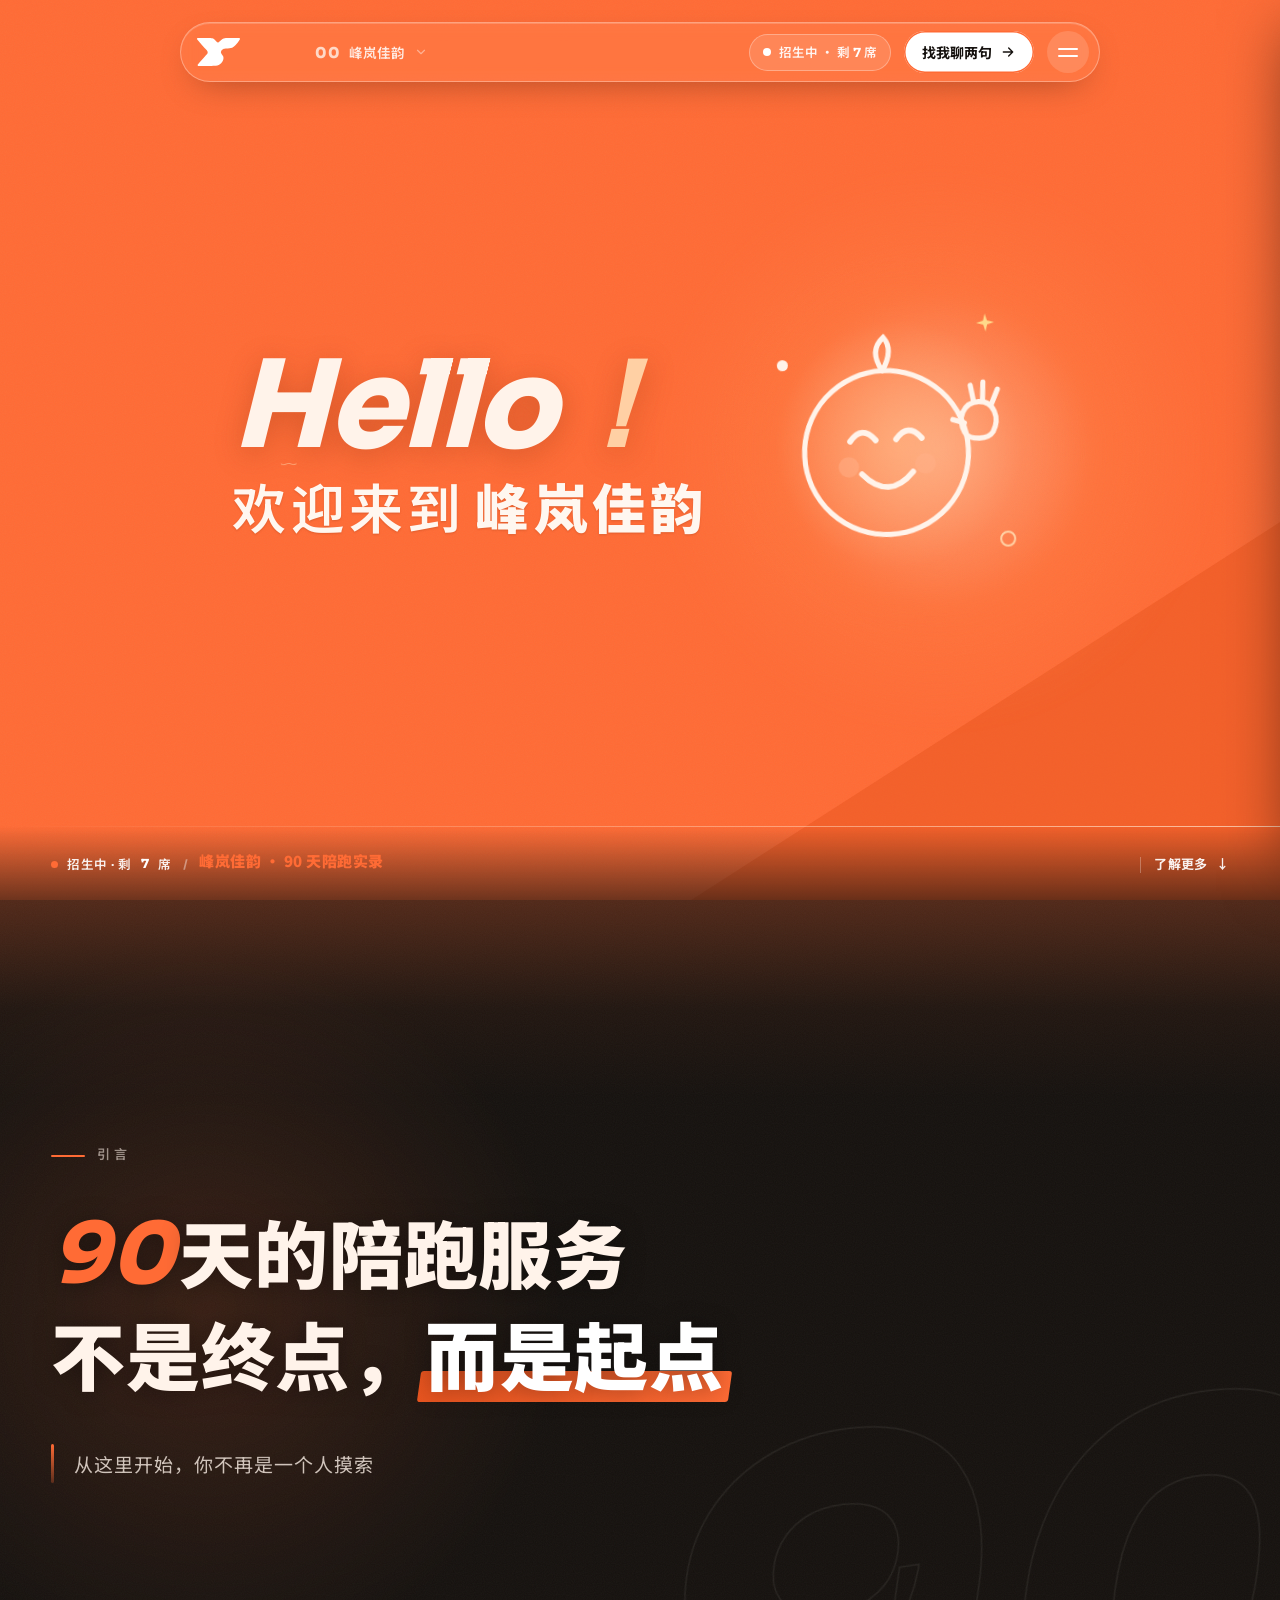
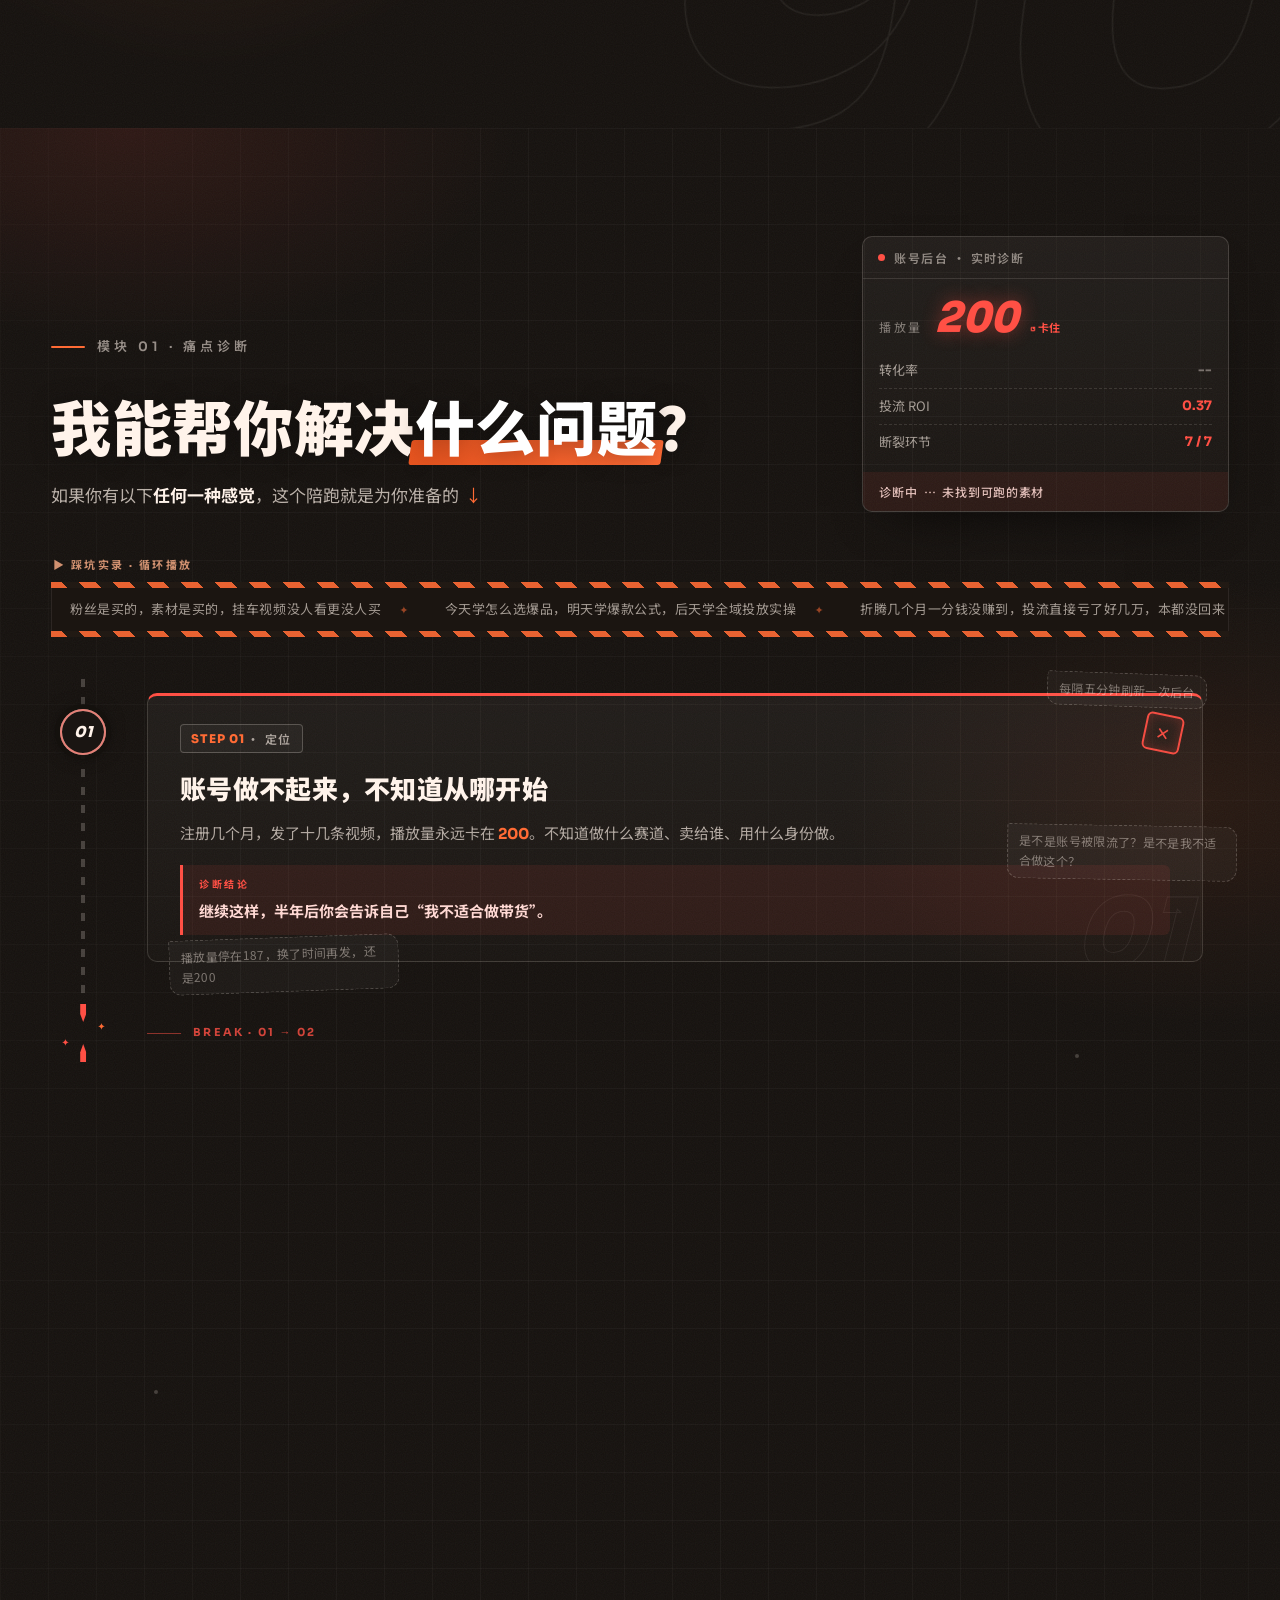
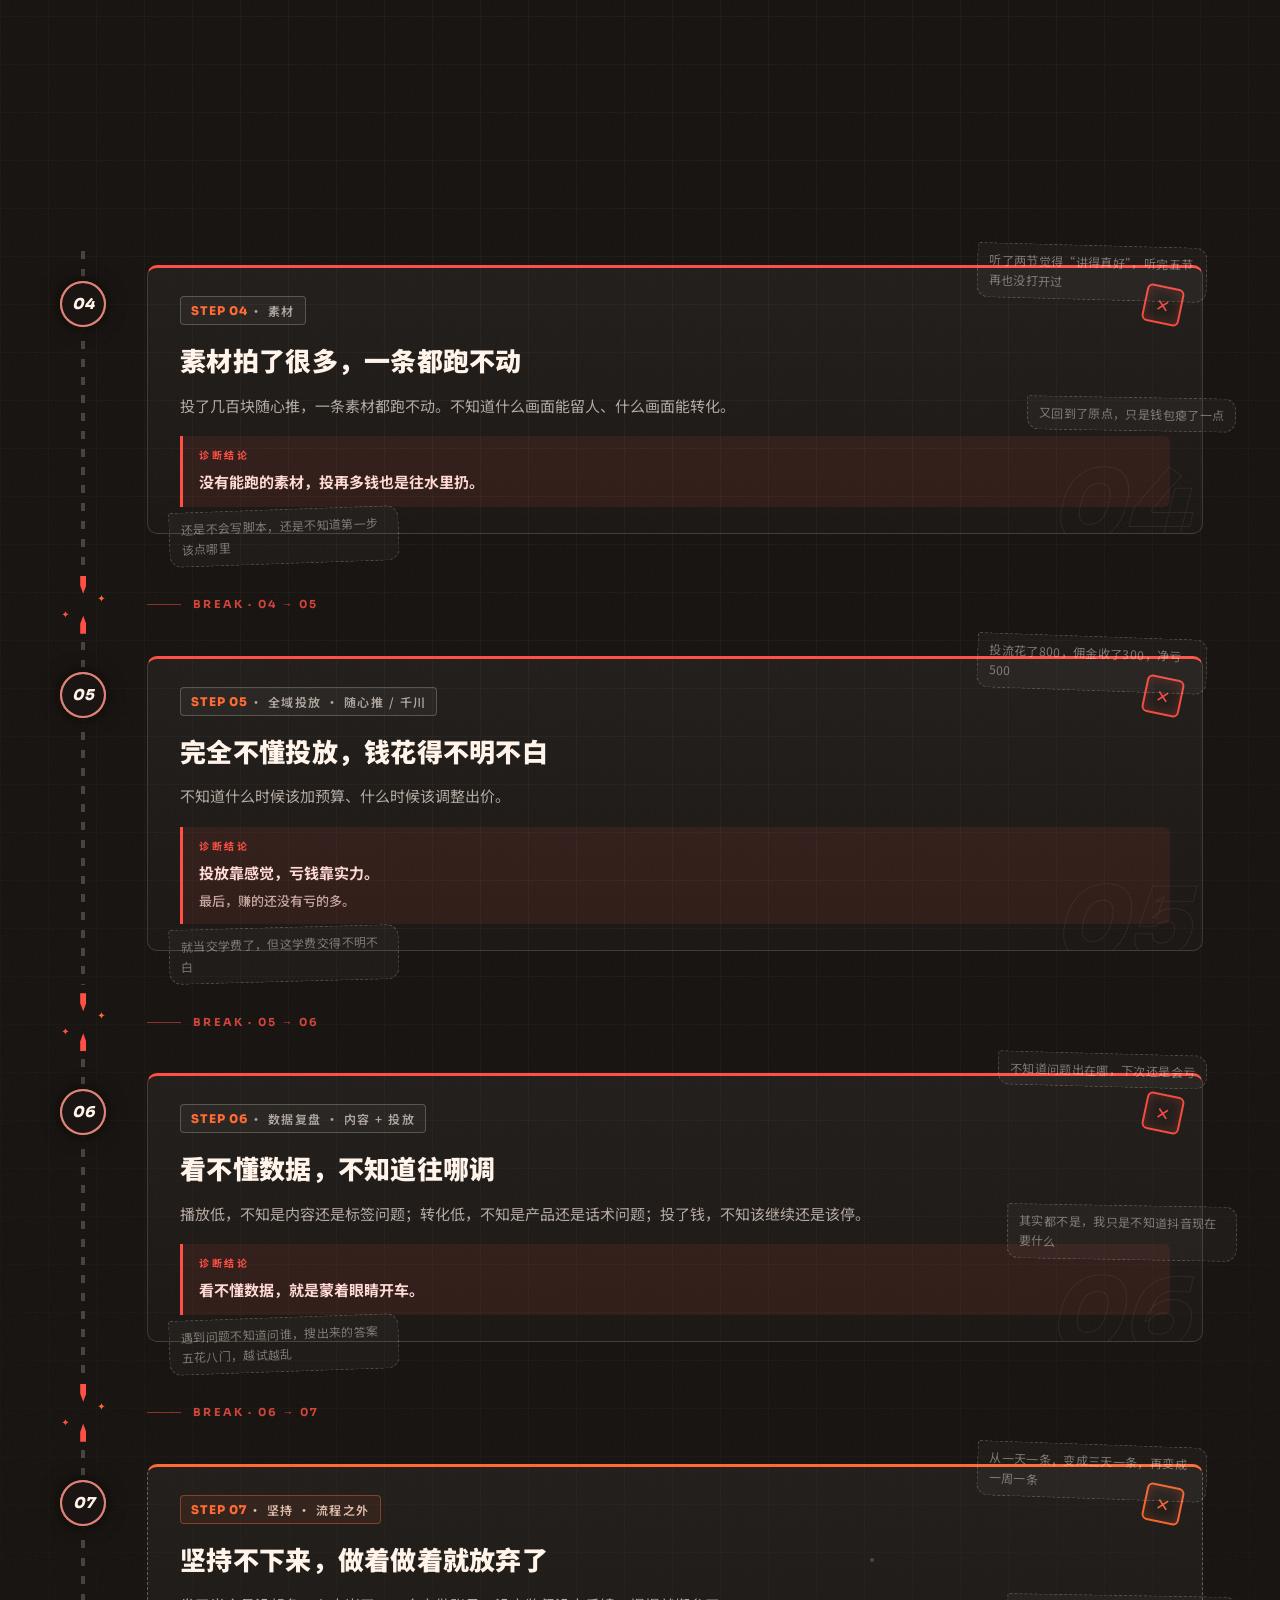
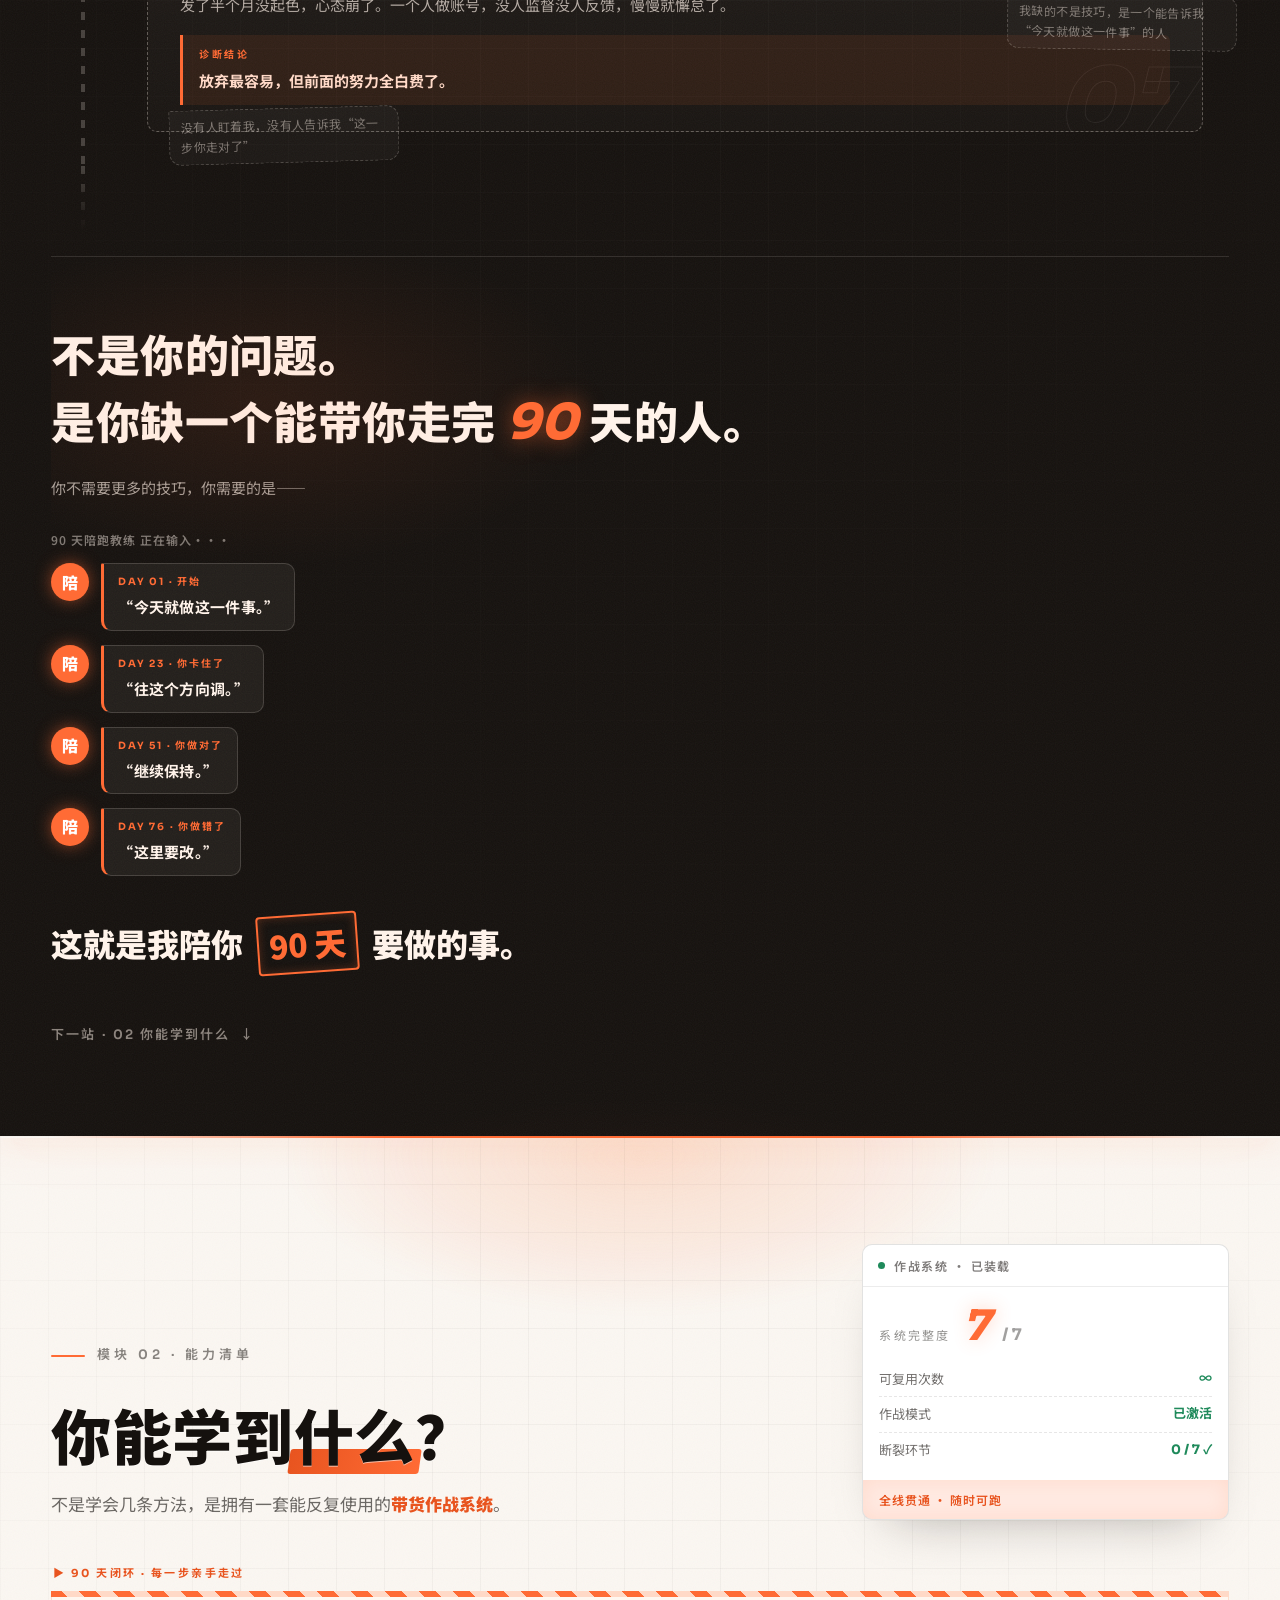
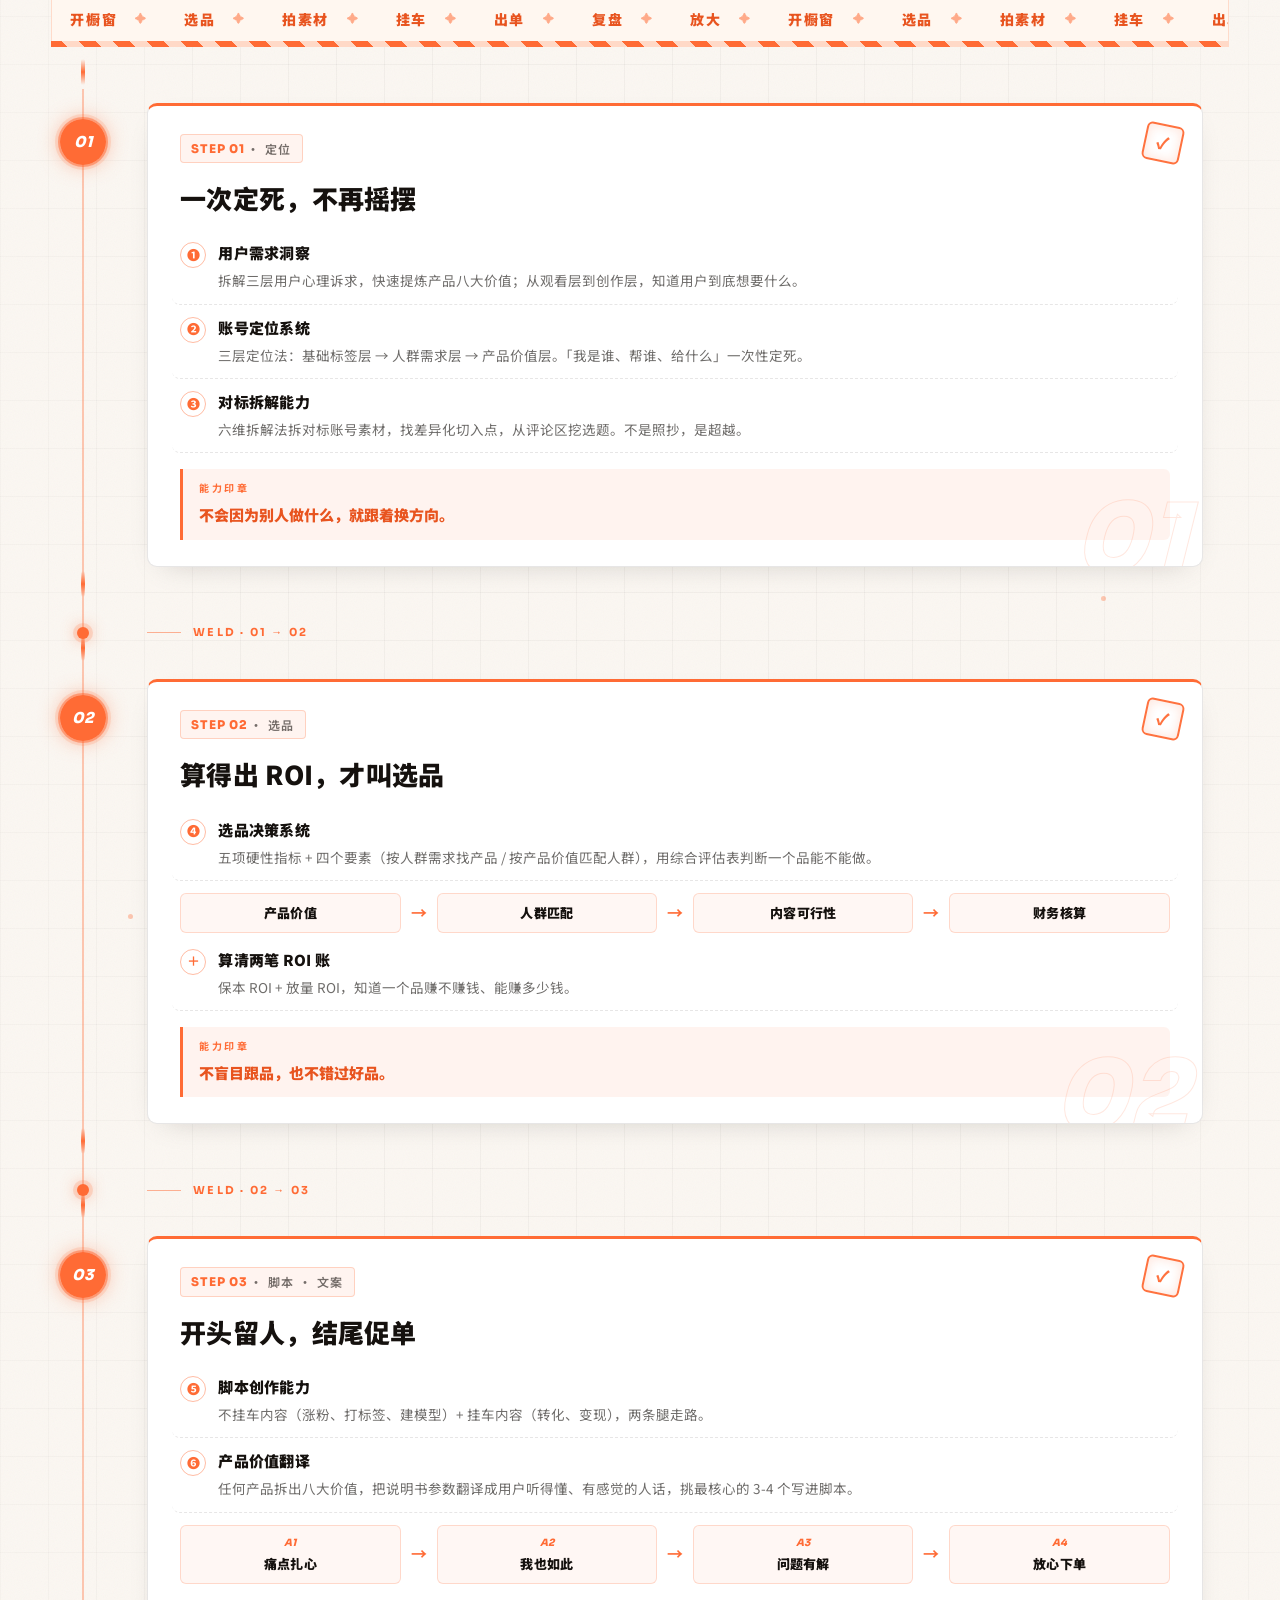
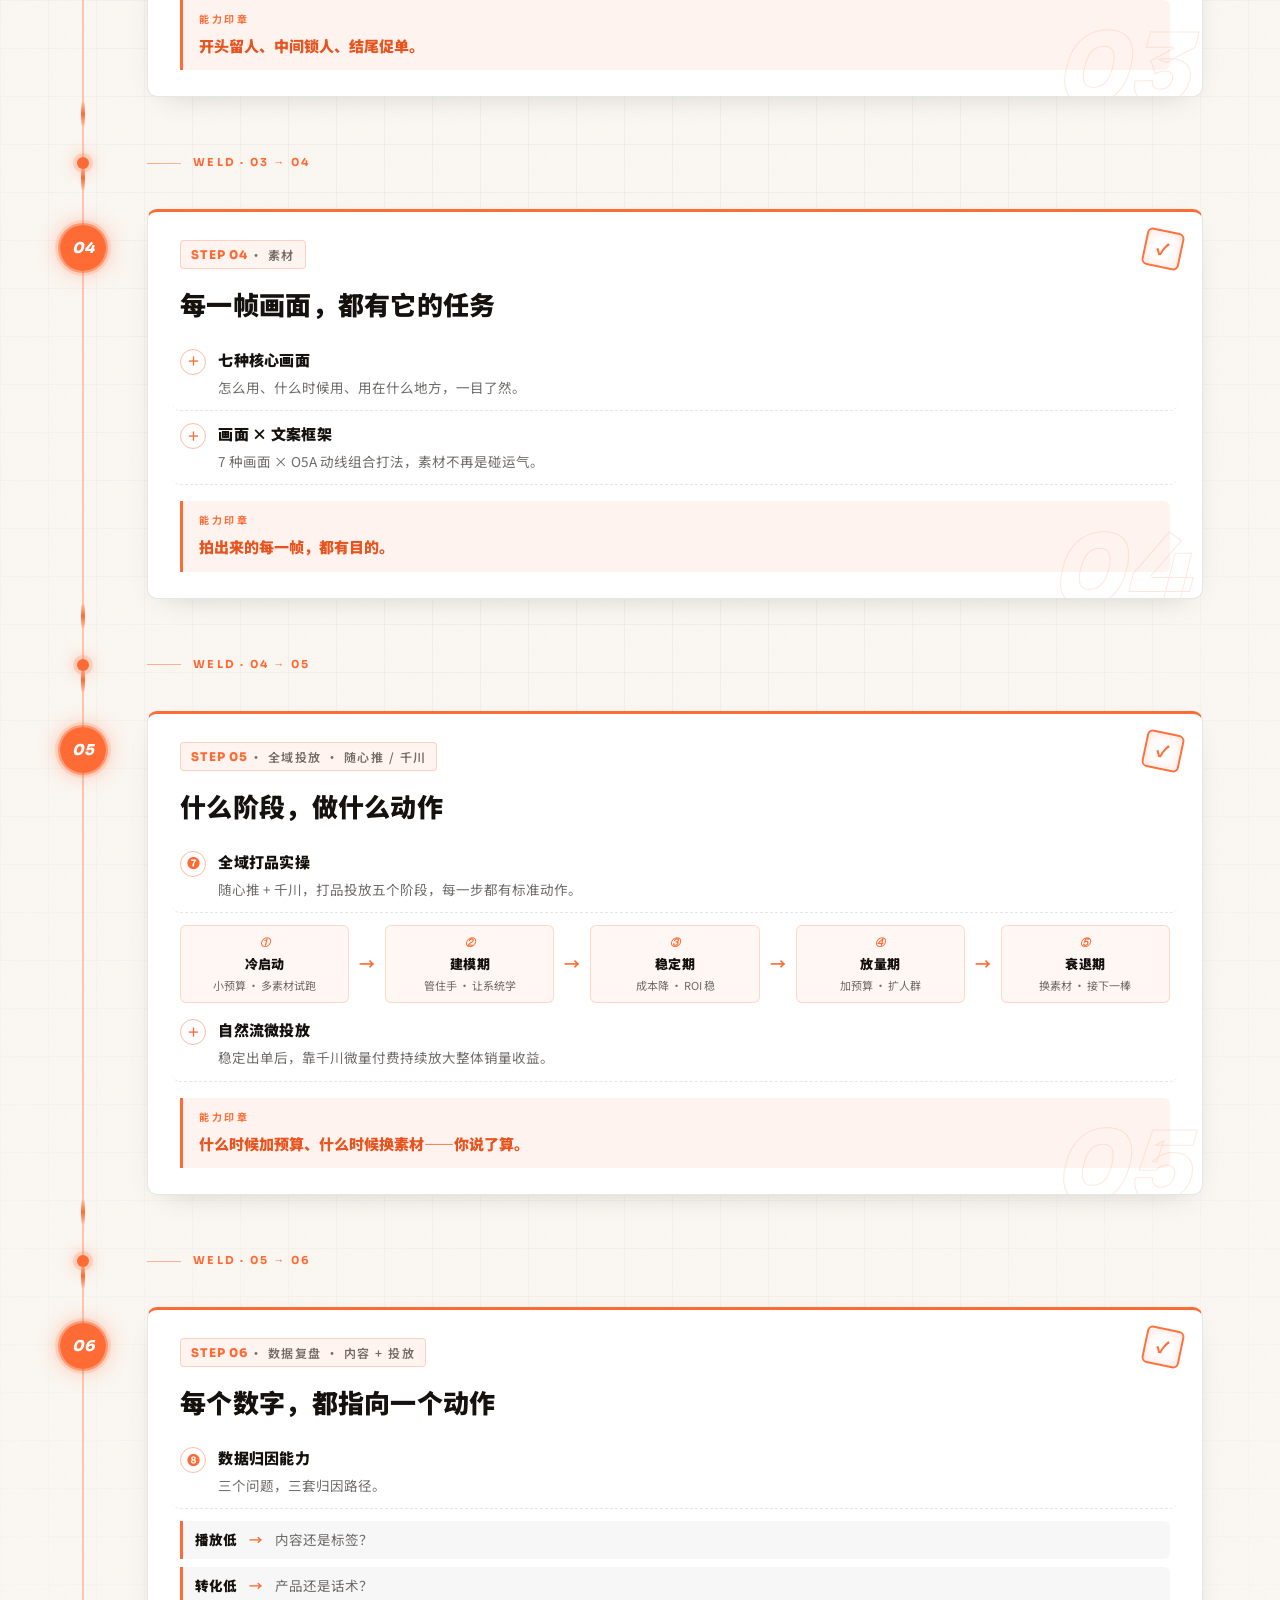
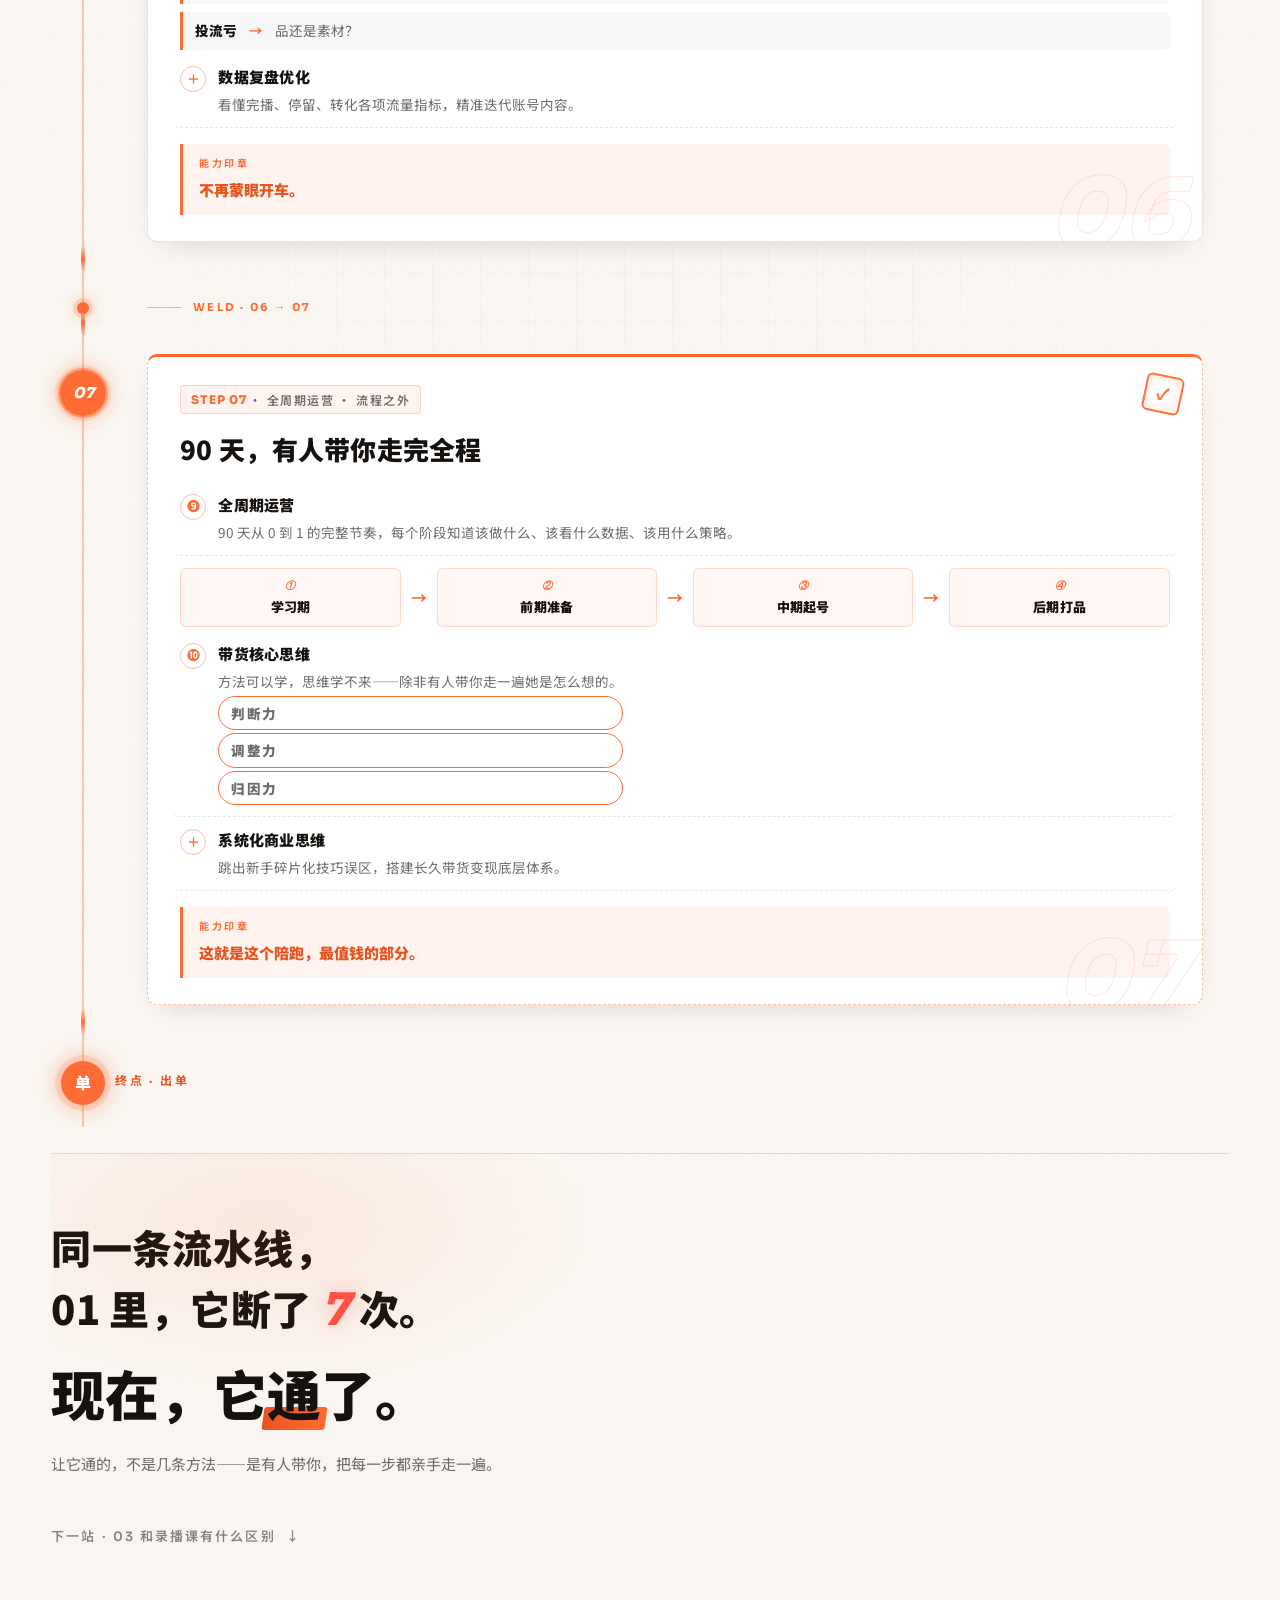
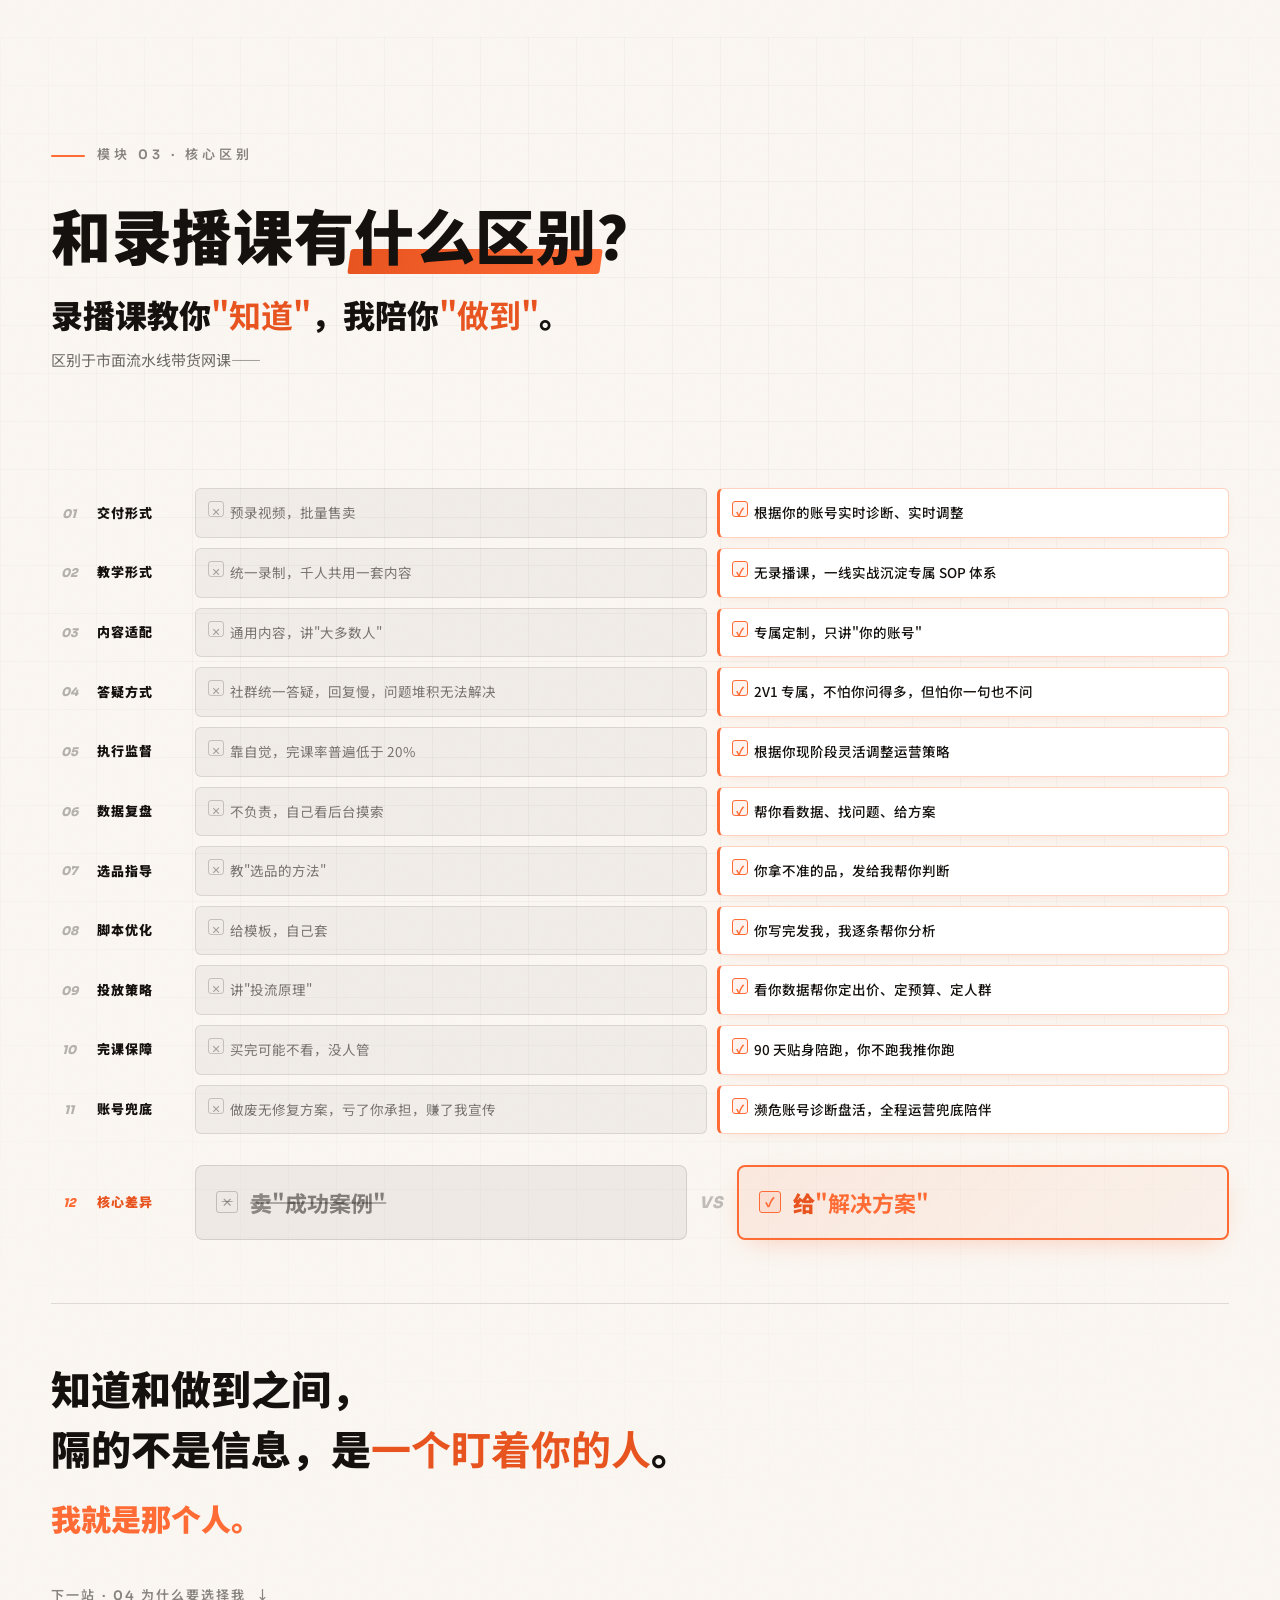
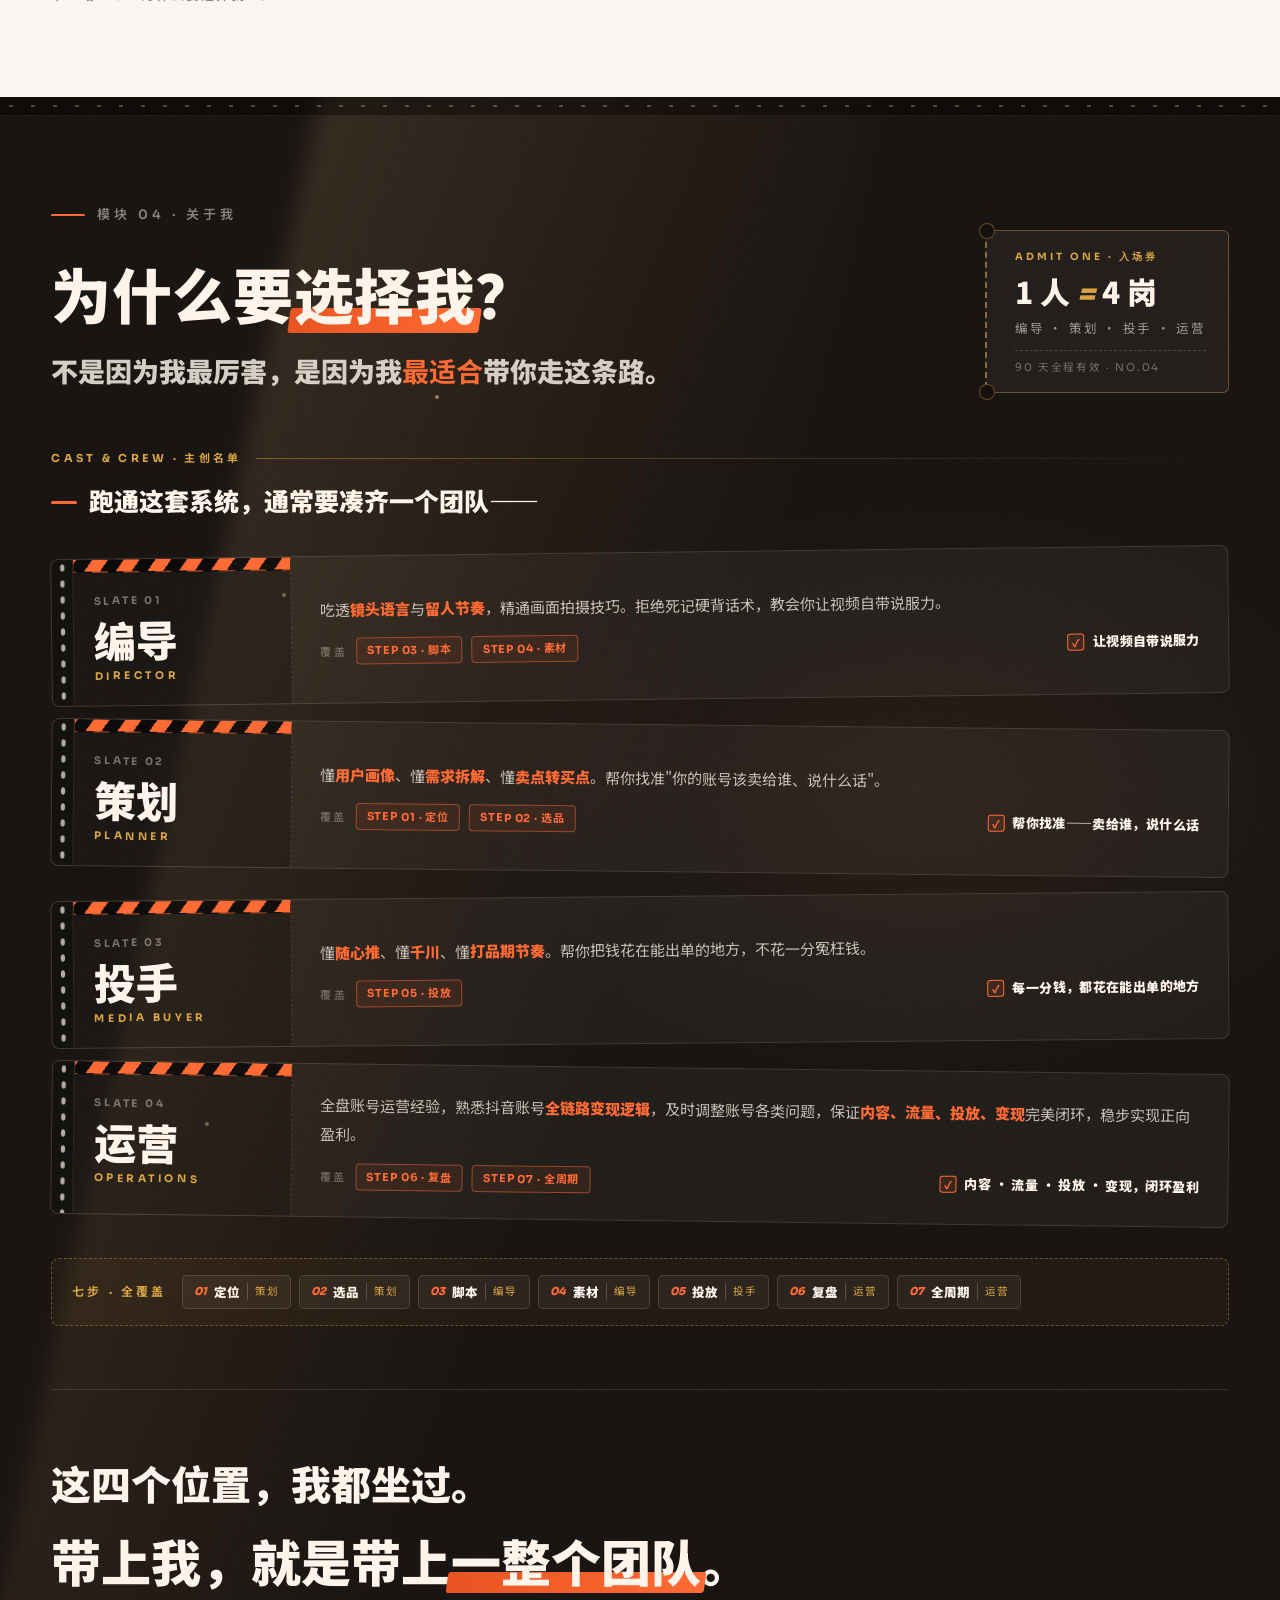
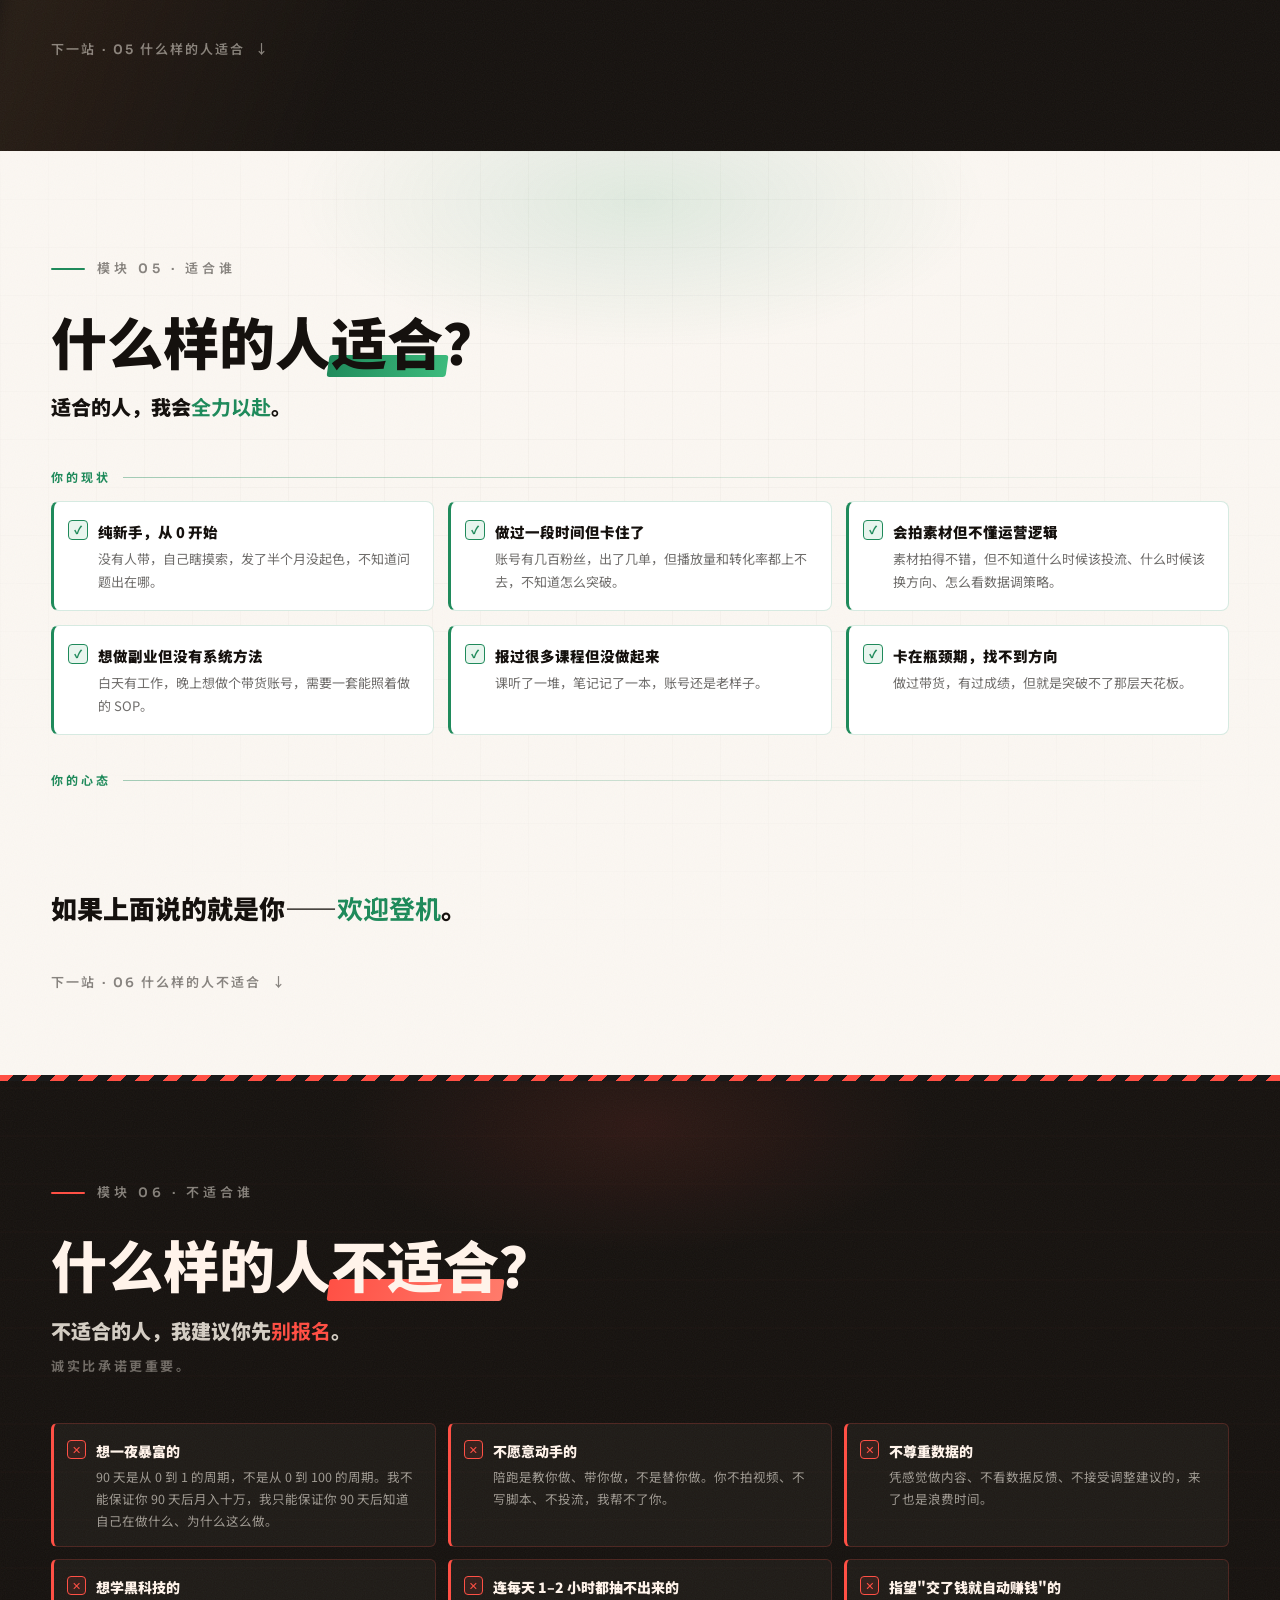
==== commit 8df8b9fd: "更新所有内容" ====
--- a/index.html
+++ b/index.html
@@ -8,8 +8,8 @@
        • 标签页/百度搜索的「蓝色标题」= 下面 <title>
        • 百度搜索标题下的「灰色摘要」= 下面 name="description"（只留一处！）
        • 改搜索文案 → 只动这两行；带"抖音带货陪跑"是为了被人搜到        ══ -->
-  <title>抖音带货陪跑｜90天2V1盯到出单，适合一个人摸索没结果的普通人</title>
-  <meta name="description" content="做了几个月带货还没出单？峰岚佳韵90天2V1陪跑，从定位、选品、内容到投放，带你跑通抖音短视频带货全流程。每月仅30人，¥1980，不承诺暴富，只承诺清醒。" />
+  <title>抖音短视频带货90天2V1陪跑|适合独自摸索不出单的普通人 - 峰岚佳韵</title>
+  <meta name="description" content="做了几个月带货还没出单？峰岚佳韵90天2V1陪跑，从定位、选品、内容到投放，手把手带你跑通抖音短视频带货全流程" />
 
 
   <!-- ╔══════════════════════════════════════════════════════════════╗
@@ -22,7 +22,6 @@
   <meta name="color-scheme" content="light" />
   <!-- 防 iOS 把"90 天 / 30 分钟 / 剩 7 席"里的数字误识别成电话 -->
   <meta name="format-detection" content="telephone=no, address=no, email=no" />
-  <meta name="description" content="90天二对一陪跑，从定位、选品、内容到投放，带你跑通抖音短视频带货全流程。每月仅30人，¥1980/90天。不承诺暴富，只承诺清醒。" />
 
   <!-- ① 标签页小图标 -->
   <link rel="icon" type="image/svg+xml" href="favicon.svg" />
@@ -34,18 +33,19 @@
   <!-- ③ 分享卡片：Open Graph -->
   <meta property="og:type" content="website" />
   <meta property="og:site_name" content="峰岚佳韵" />
-  <meta property="og:title" content="90 天，盯到你出单。" />
-  <meta property="og:description" content="峰岚佳韵 · 抖音短视频带货 2V1 陪跑，不再一个人摸索。正在接受新一期学员。" />
+  <meta property="og:title" content="你做的带货没结果，多半卡在一个没人告诉你的地方" />
+  <meta property="og:description" content="下一个 90 天，你是想继续刷别人的爆款，还是做出自己的？" />
   <meta property="og:url" content="https://fljytrain.cn/" />
   <meta property="og:locale" content="zh_CN" />
   <meta property="og:image" content="https://fljytrain.cn/og-cover.png" />
   <meta property="og:image:width" content="1200" />
   <meta property="og:image:height" content="630" />
   <meta property="og:image:alt" content="峰岚佳韵 · 90 天抖音短视频带货 2V1 陪跑" />
+
   <!-- ③ 分享卡片：X / Twitter -->
   <meta name="twitter:card" content="summary_large_image" />
-  <meta name="twitter:title" content="90 天，盯到你出单。" />
-  <meta name="twitter:description" content="峰岚佳韵 · 抖音短视频带货 2V1 陪跑，不再一个人摸索。" />
+  <meta name="twitter:title" content="你做的带货没结果，多半卡在一个没人告诉你的地方" />
+  <meta name="twitter:description" content="下一个 90 天，你是想继续刷别人的爆款，还是做出自己的？" />
   <meta name="twitter:image" content="https://fljytrain.cn/og-cover.png" />
   <meta name="twitter:image:alt" content="峰岚佳韵 · 90 天抖音短视频带货 2V1 陪跑" />
 
@@ -156,19 +156,21 @@
   <div class="hero-inner-content">
       <div class="hero-grid">
         <div class="hero-copy">
-          <h1 class="hero-hello">Hello<span class="hello-bang">！</span></h1>
-          <svg class="hello-wave" viewBox="0 0 240 26" fill="none" aria-hidden="true">
-            <path class="wave-line" d="M6,14 C30,3 50,3 74,14 C98,25 118,25 142,14 C166,3 186,3 210,14"
-                  stroke="#FFD0A4" stroke-width="8" stroke-linecap="round">
-              <animate attributeName="d" dur="3.4s" repeatCount="indefinite" calcMode="spline"
-                       keyTimes="0;0.5;1" keySplines="0.45 0 0.55 1;0.45 0 0.55 1"
-                       values="M6,14 C30,3 50,3 74,14 C98,25 118,25 142,14 C166,3 186,3 210,14;
-                               M6,14 C30,25 50,25 74,14 C98,3 118,3 142,14 C166,25 186,25 210,14;
-                               M6,14 C30,3 50,3 74,14 C98,25 118,25 142,14 C166,3 186,3 210,14"/>
-            </path>
-          </svg>
-          <h2 class="hero-subtitle"><span class="sub-lead">欢迎来到</span><span class="sub-brand">峰岚佳韵</span></h2>
-        </div>
+  <!-- 隐藏H1 仅SEO抓取使用，肉眼不可见 -->
+  <h1 style="position:absolute;opacity:0;width:1px;height:1px;overflow:hidden;">峰岚佳韵90天2V1抖音短视频带货陪跑，帮助独自摸索不出单的普通人跑通带货全流程</h1>
+  <h2 class="hero-hello">Hello<span class="hello-bang">！</span></h2>
+  <svg class="hello-wave" viewBox="0 0 240 26" fill="none" aria-hidden="true">
+    <path class="wave-line" d="M6,14 C30,3 50,3 74,14 C98,25 118,25 142,14 C166,3 186,3 210,14"
+          stroke="#FFD0A4" stroke-width="8" stroke-linecap="round">
+      <animate attributeName="d" dur="3.4s" repeatCount="indefinite" calcMode="spline"
+               keyTimes="0;0.5;1" keySplines="0.45 0 0.55 1;0.45 0 0.55 1"
+               values="M6,14 C30,3 50,3 74,14 C98,25 118,25 142,14 C166,3 186,3 210,14;
+                       M6,14 C30,25 50,25 74,14 C98,3 118,3 142,14 C166,25 186,25 210,14;
+                       M6,14 C30,3 50,3 74,14 C98,25 118,25 142,14 C166,3 186,3 210,14"/>
+    </path>
+  </svg>
+  <h2 class="hero-subtitle"><span class="sub-lead">欢迎来到</span><span class="sub-brand">峰岚佳韵</span></h2>
+</div>
 
         <div class="hero-host" aria-hidden="true">
           <div class="hero-host-glow" aria-hidden="true"></div>
@@ -699,7 +701,7 @@
       <p class="sclose-l2 rv" style="--d:.15s">现在，它<em class="skill-em">通</em>了。</p>
       <p class="sclose-l3 rv" style="--d:.3s">让它通的，不是几条方法——是有人带你，把每一步都亲手走一遍。</p>
       <!-- 03 模块上线后，把 href 换成对应 id、文案换成 03 的章节名 -->
-      <a class="snext rv" style="--d:.4s" href="#diff"">下一站 · 03 和录播课有什么区别 <span aria-hidden="true">↓</span></a>
+      <a class="snext rv" style="--d:.4s" href="#diff">下一站 · 03 和录播课有什么区别 <span aria-hidden="true">↓</span></a>
     </section>
 
   </div>
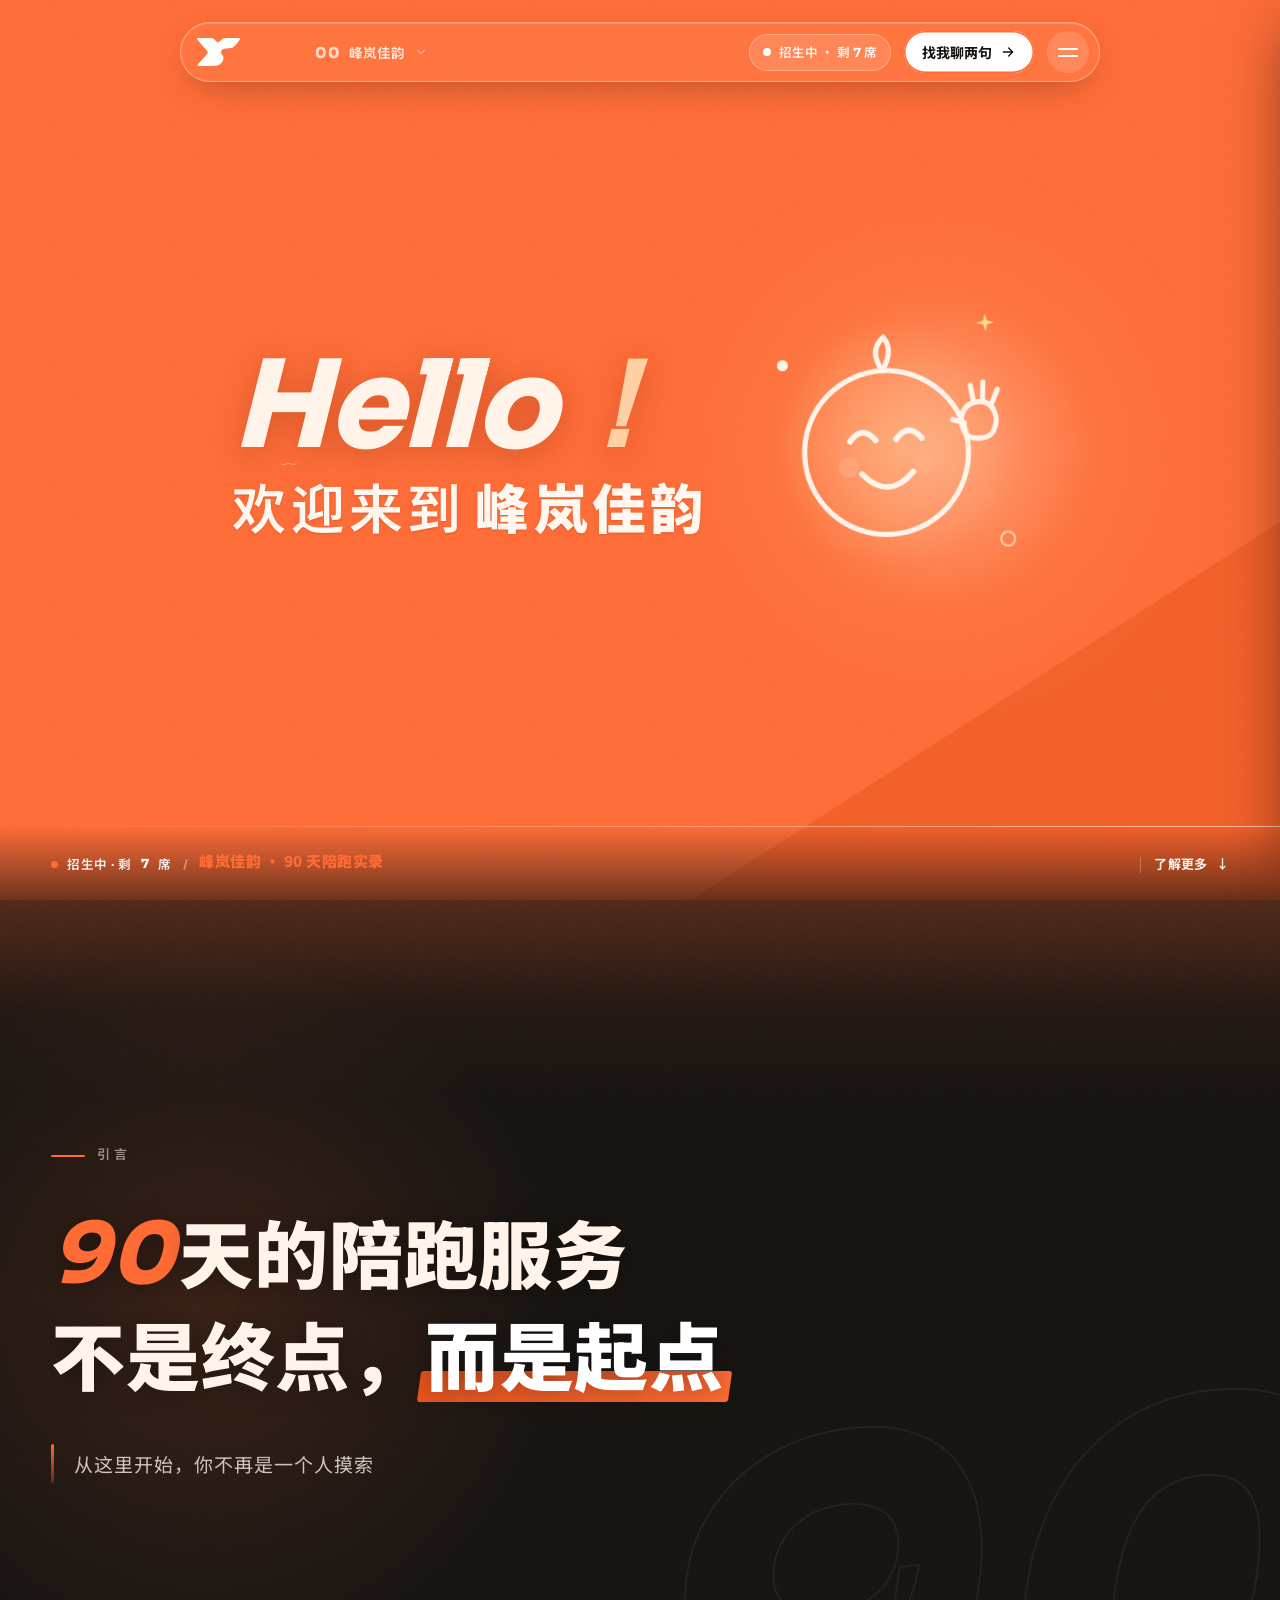
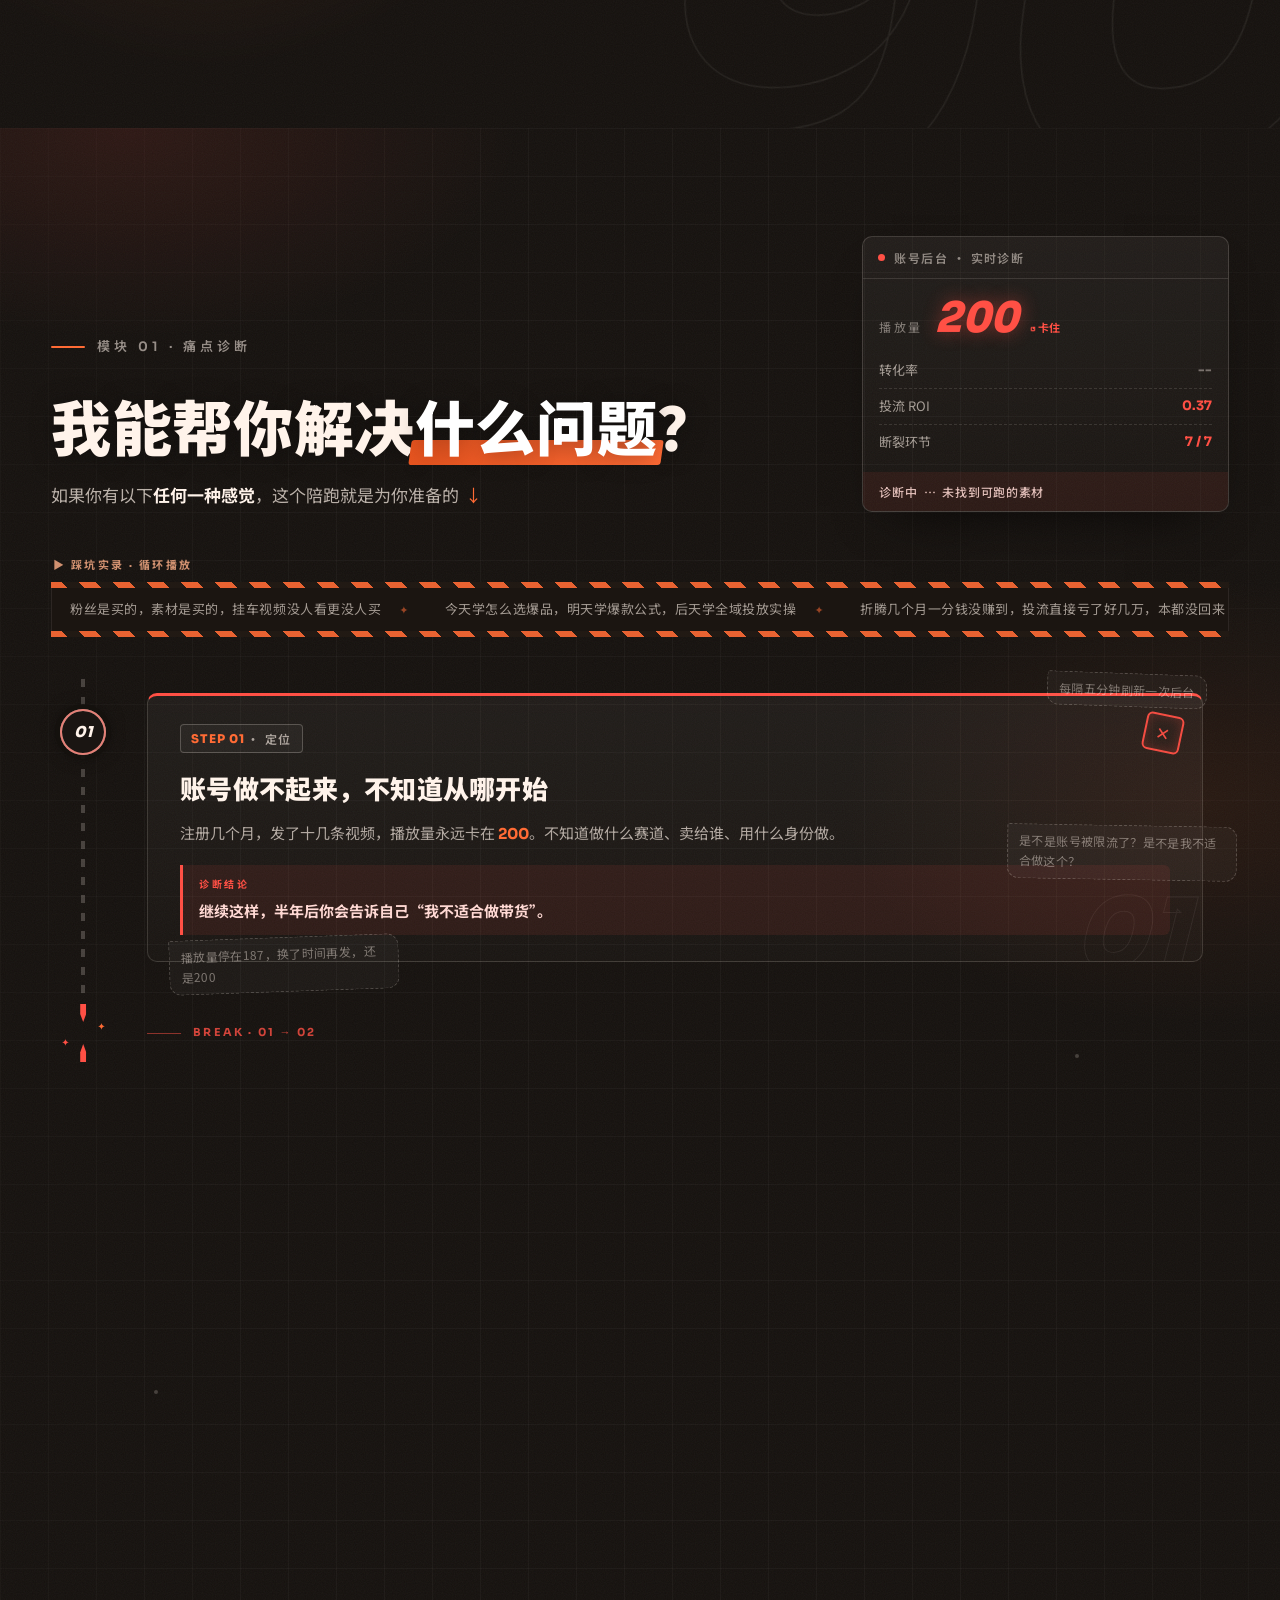
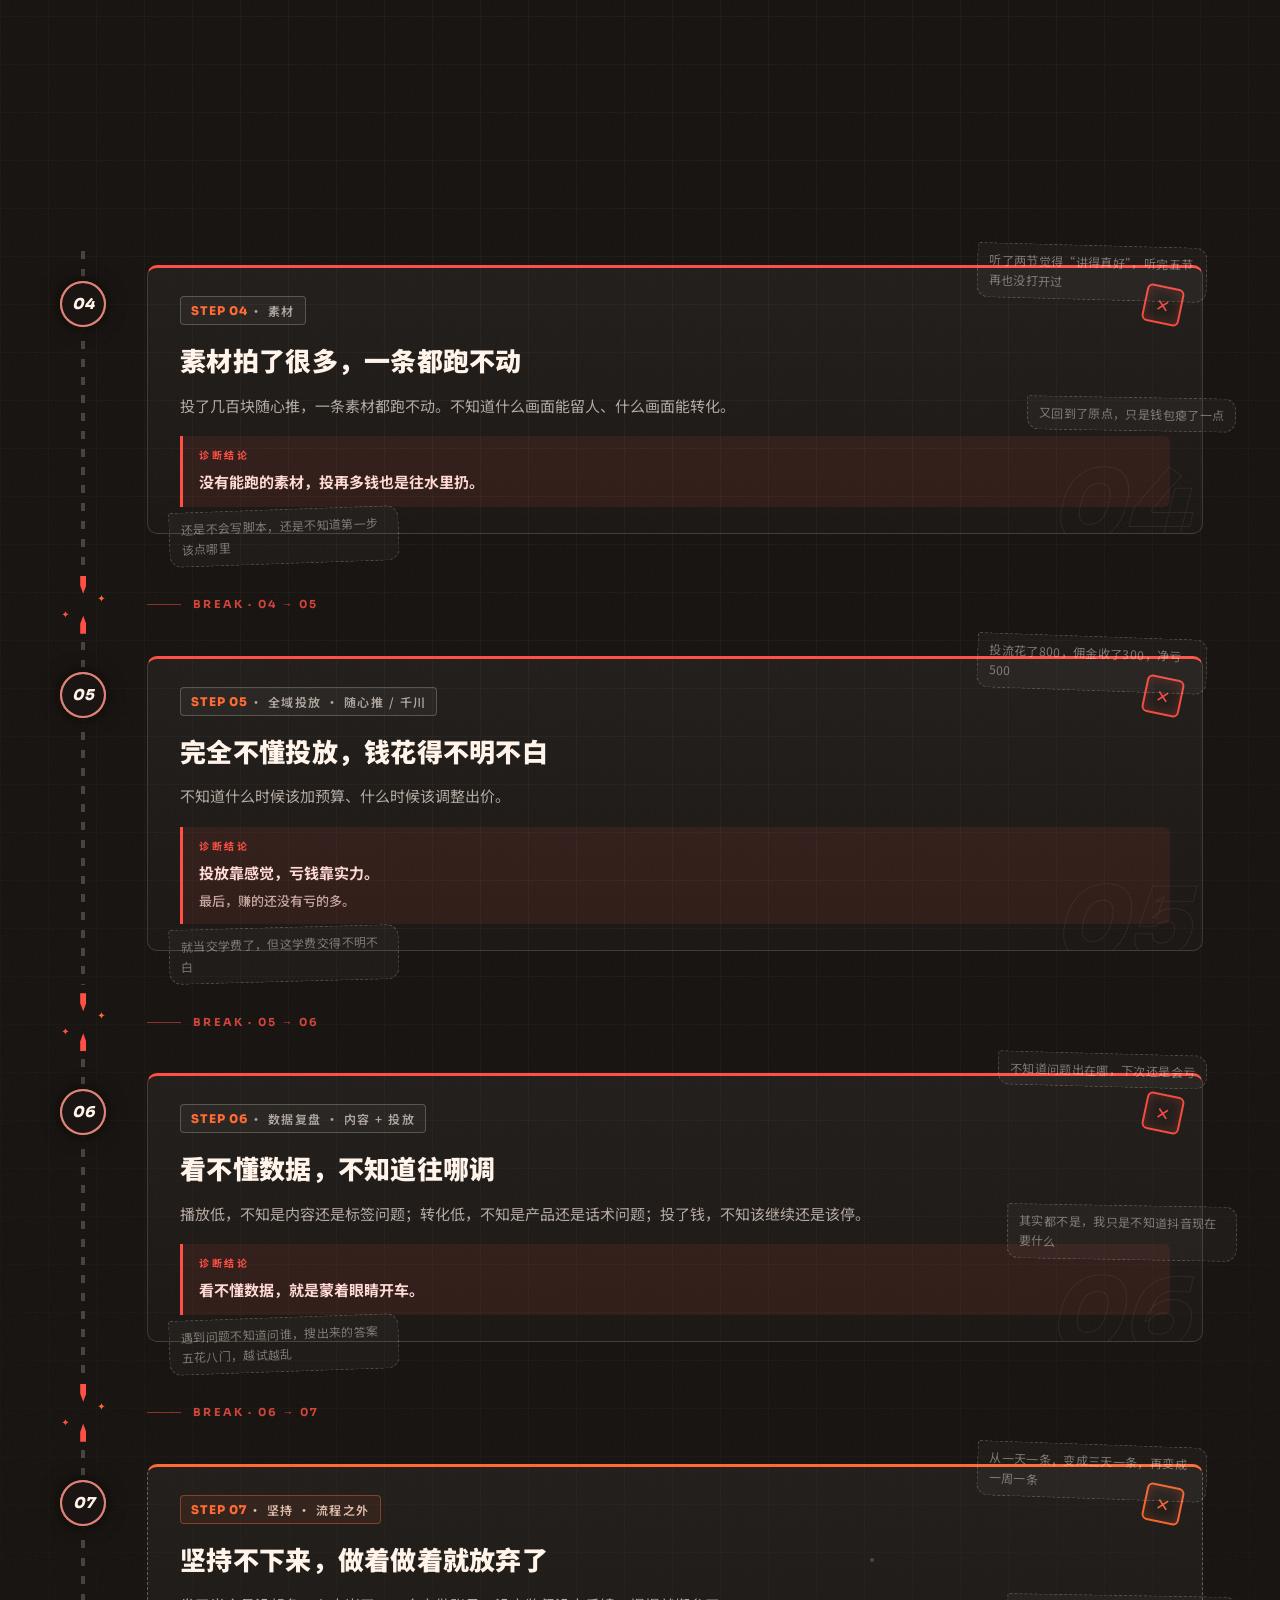
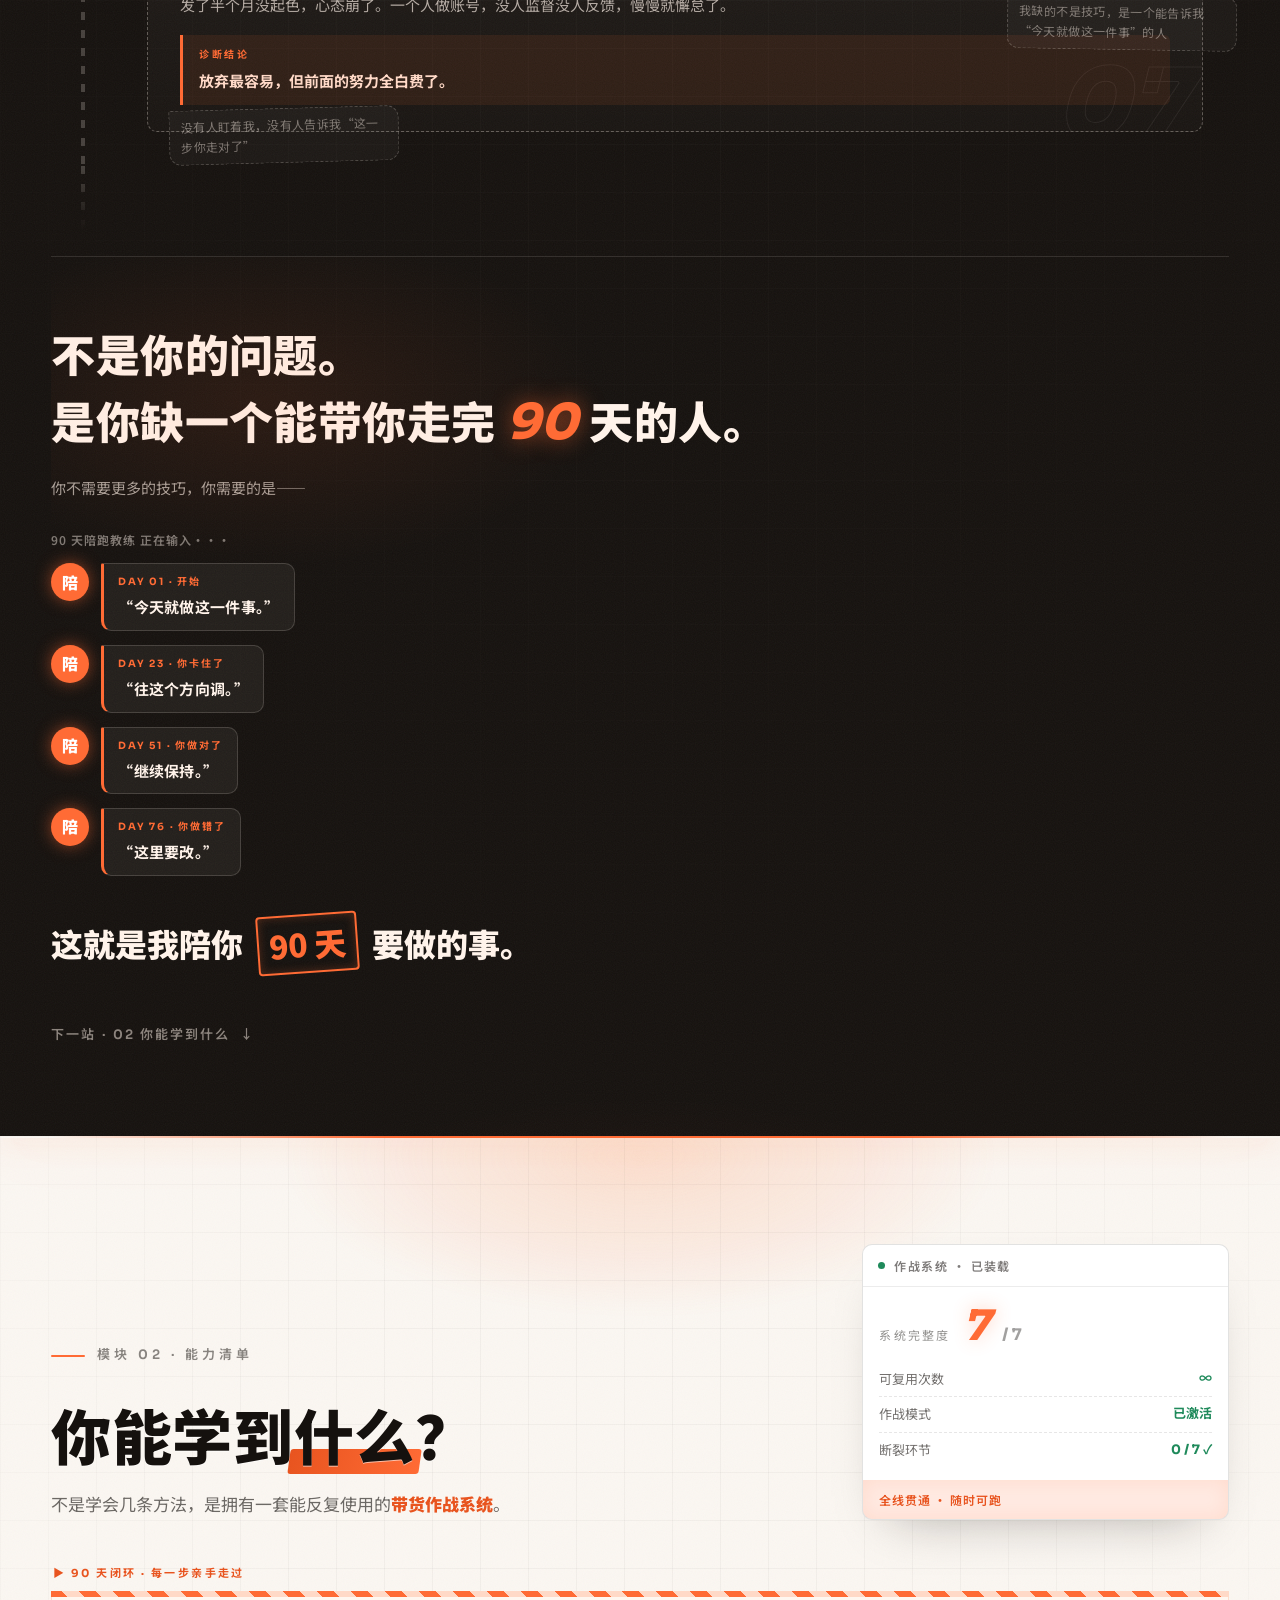
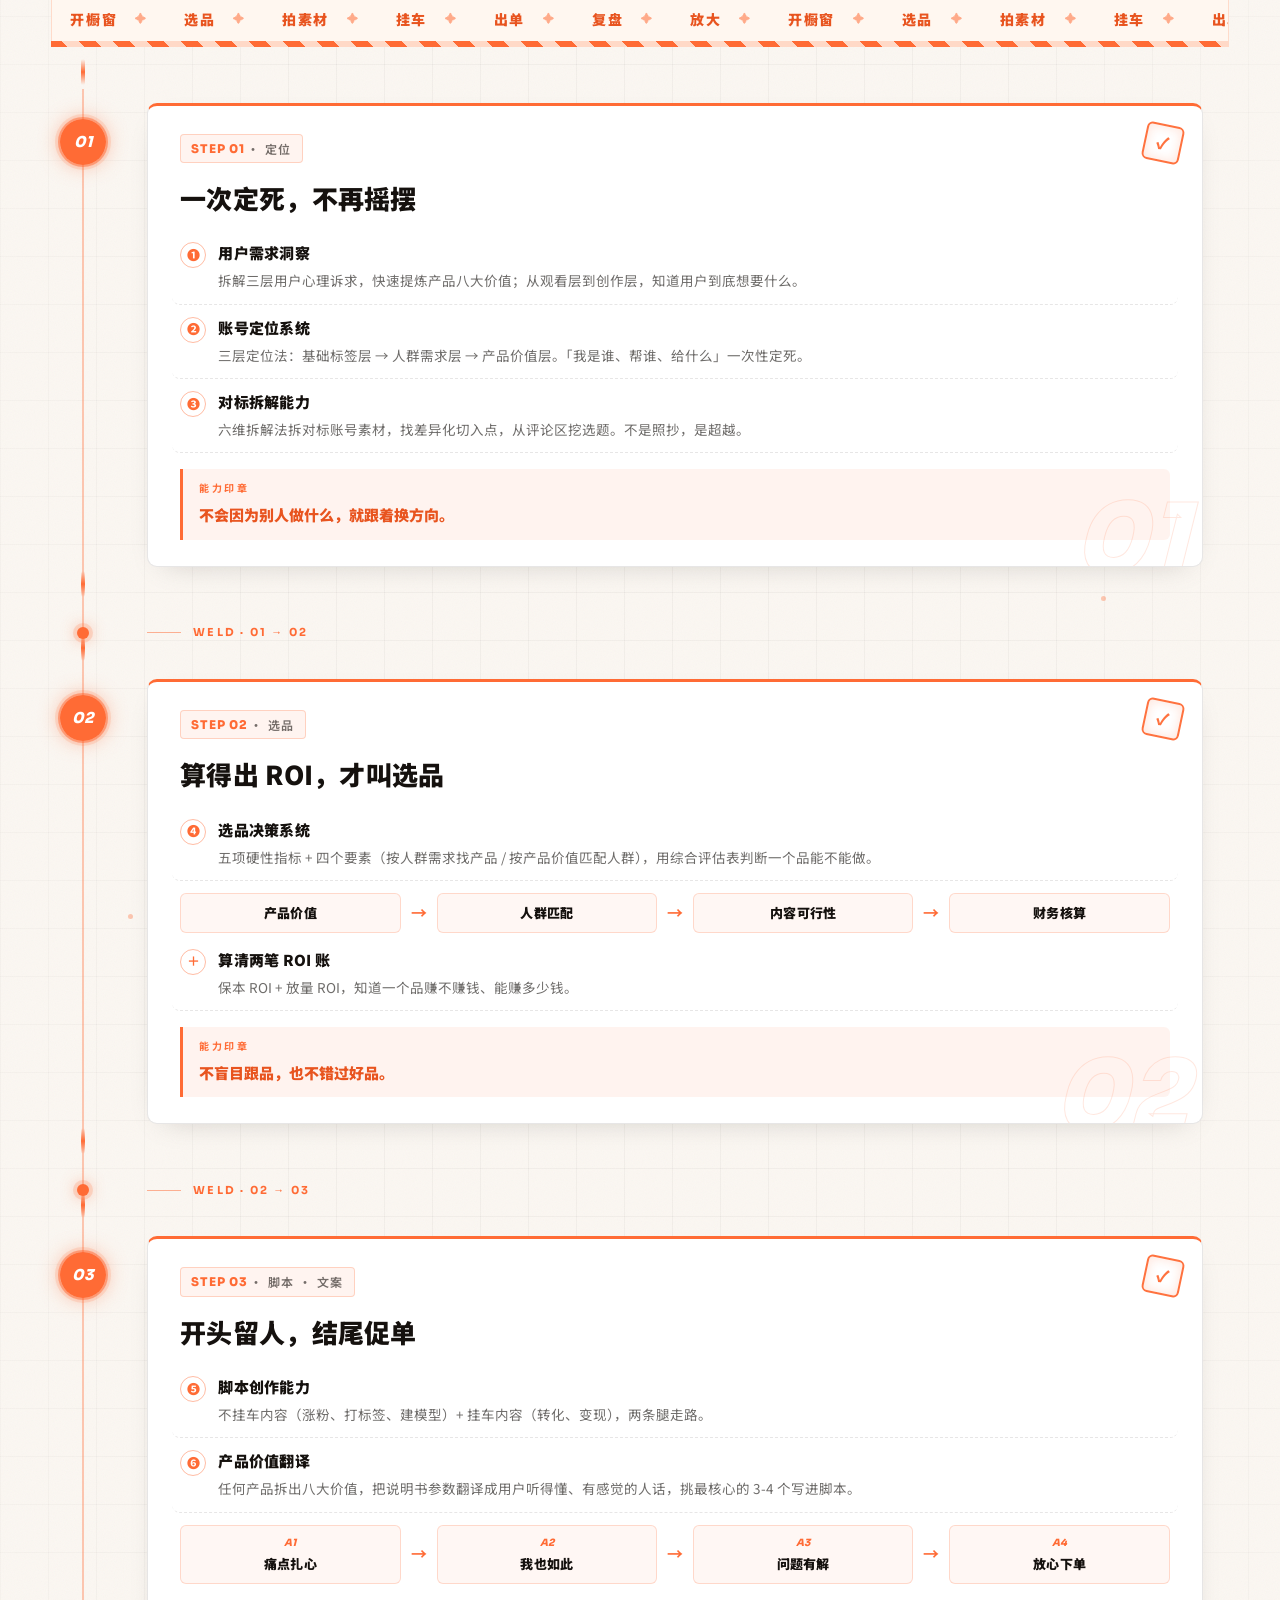
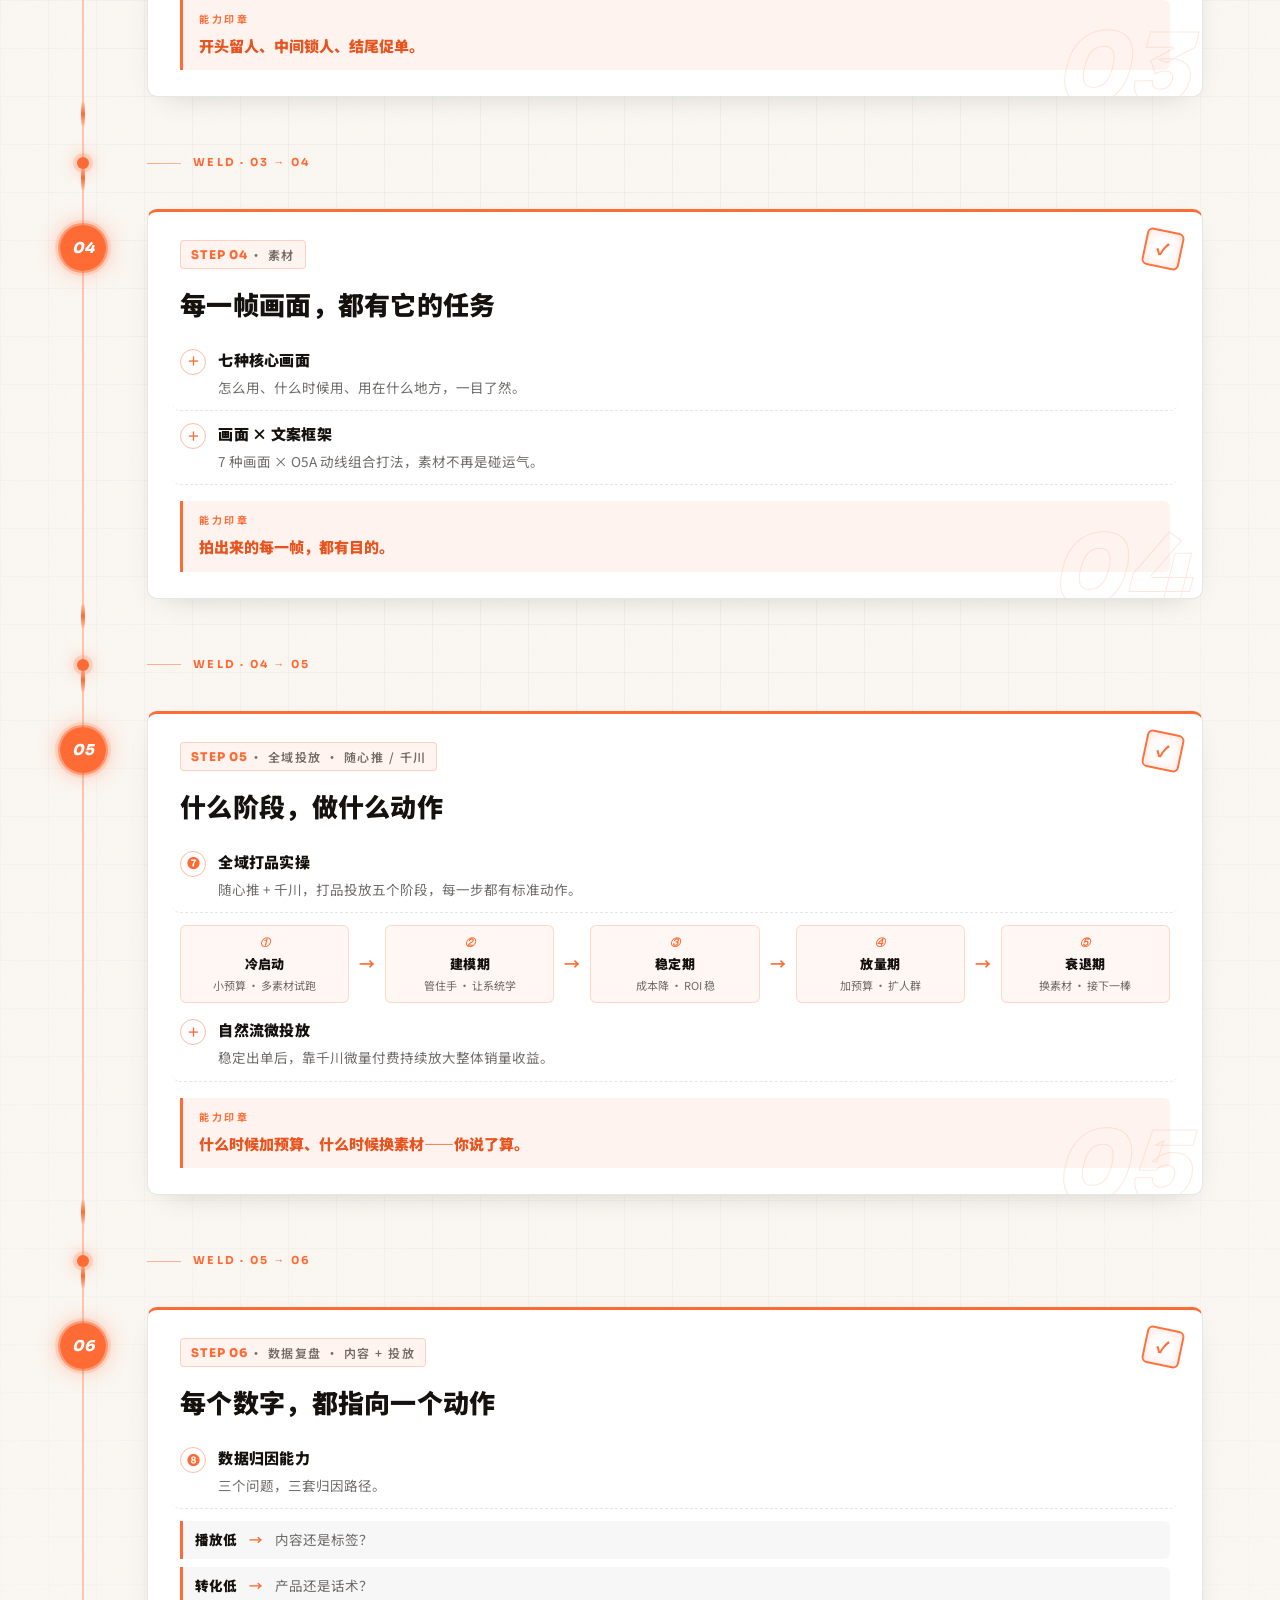
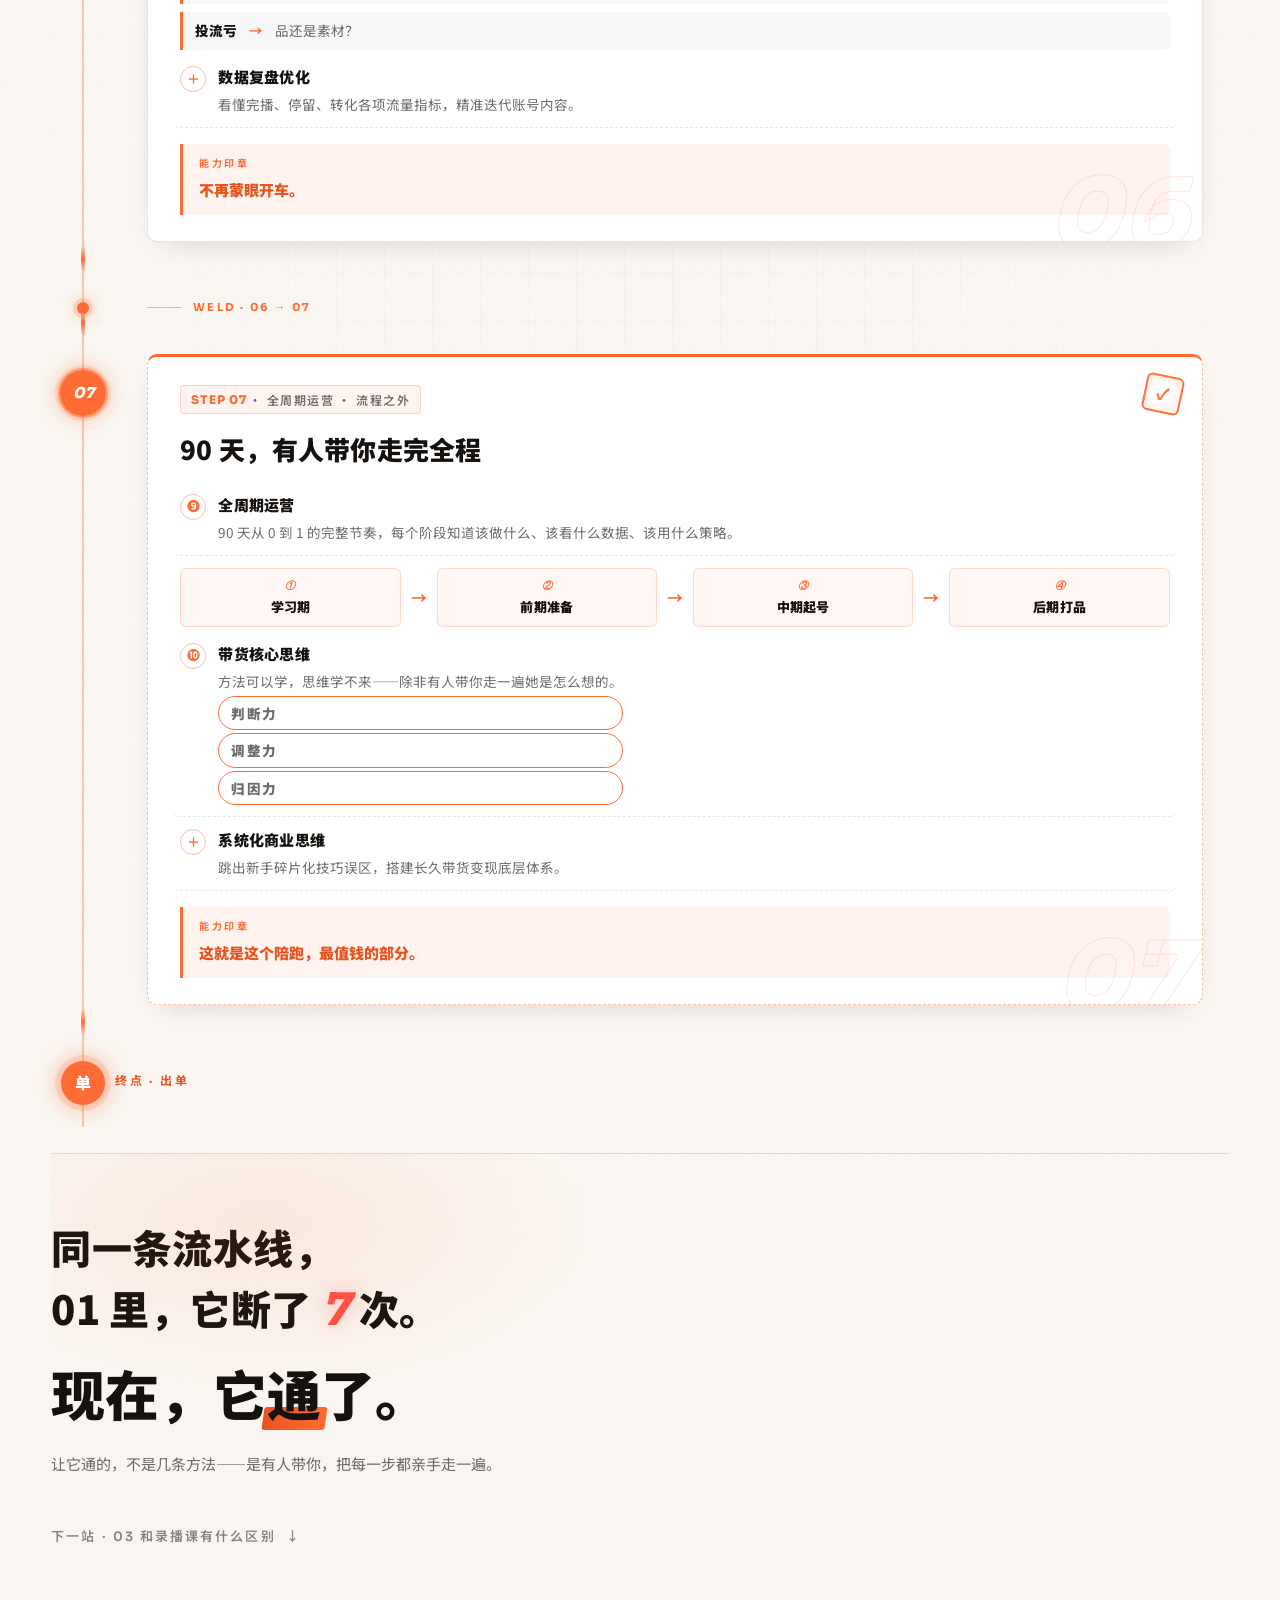
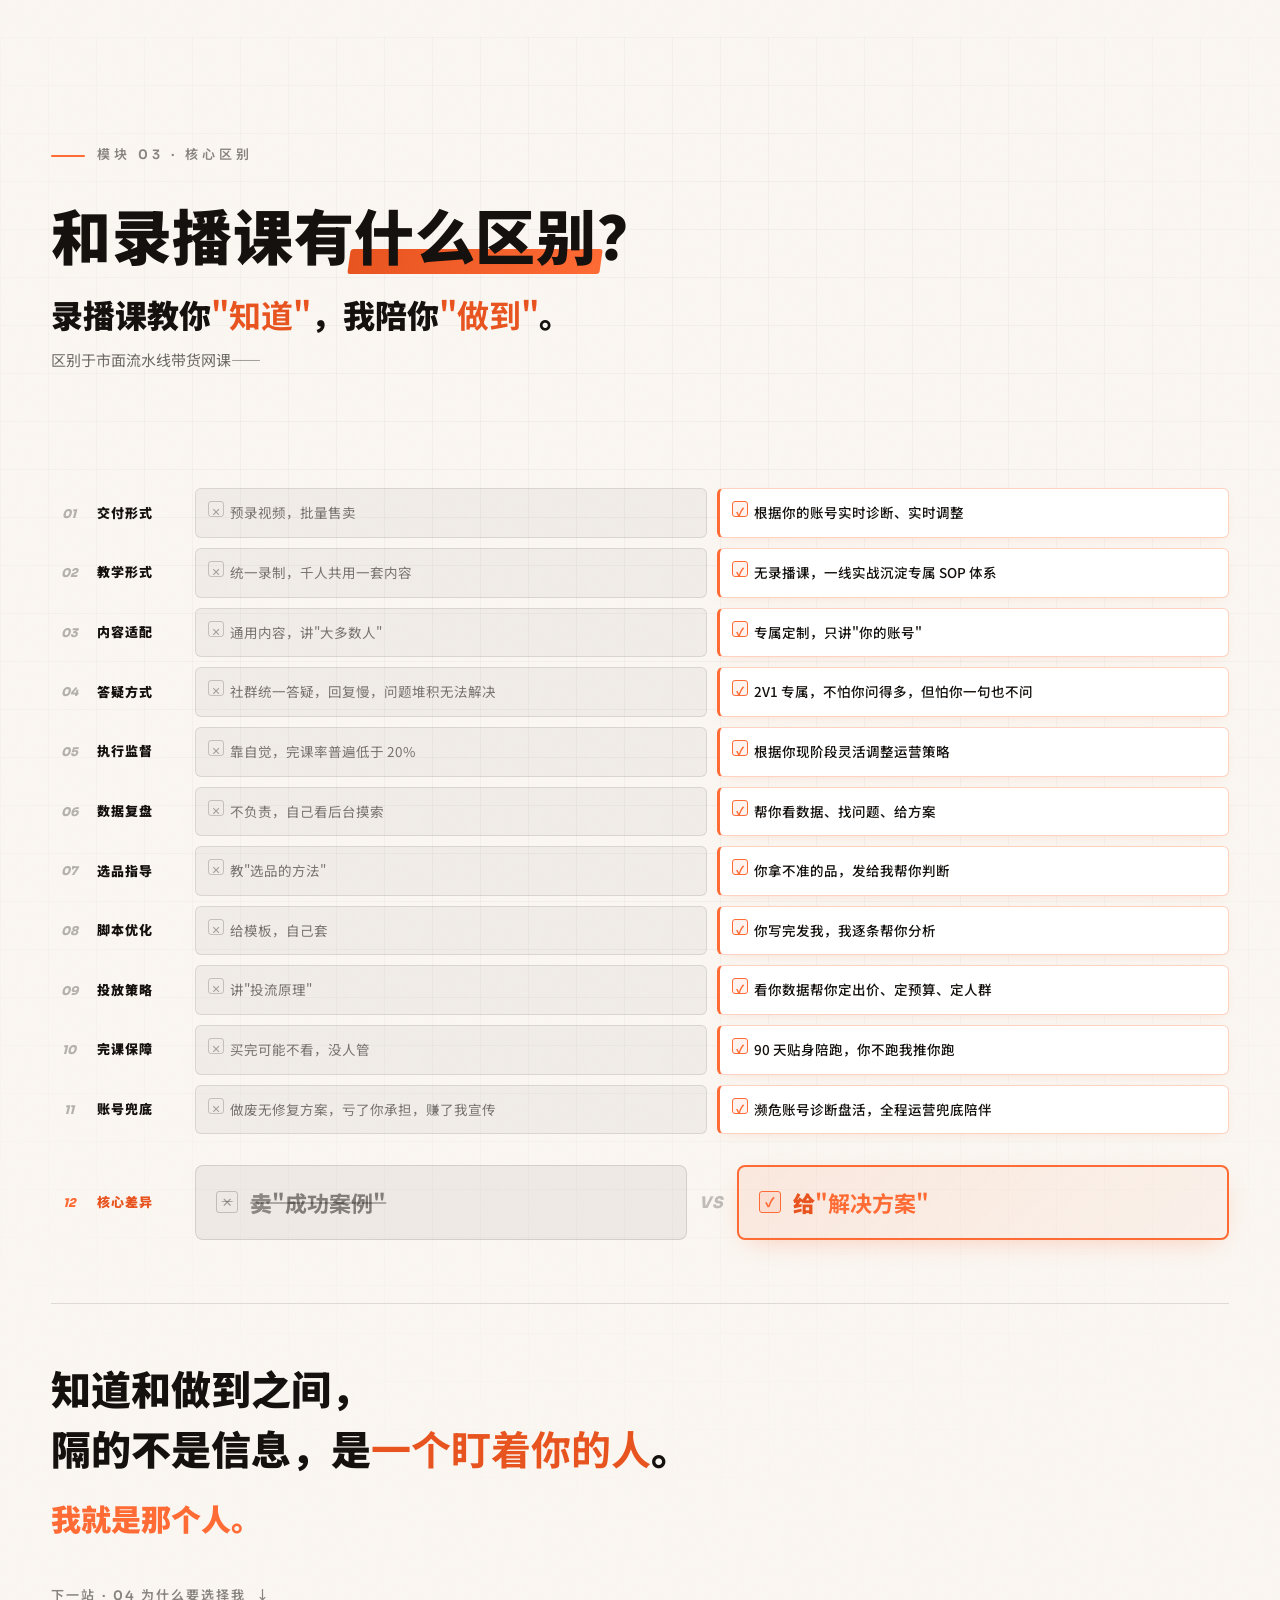
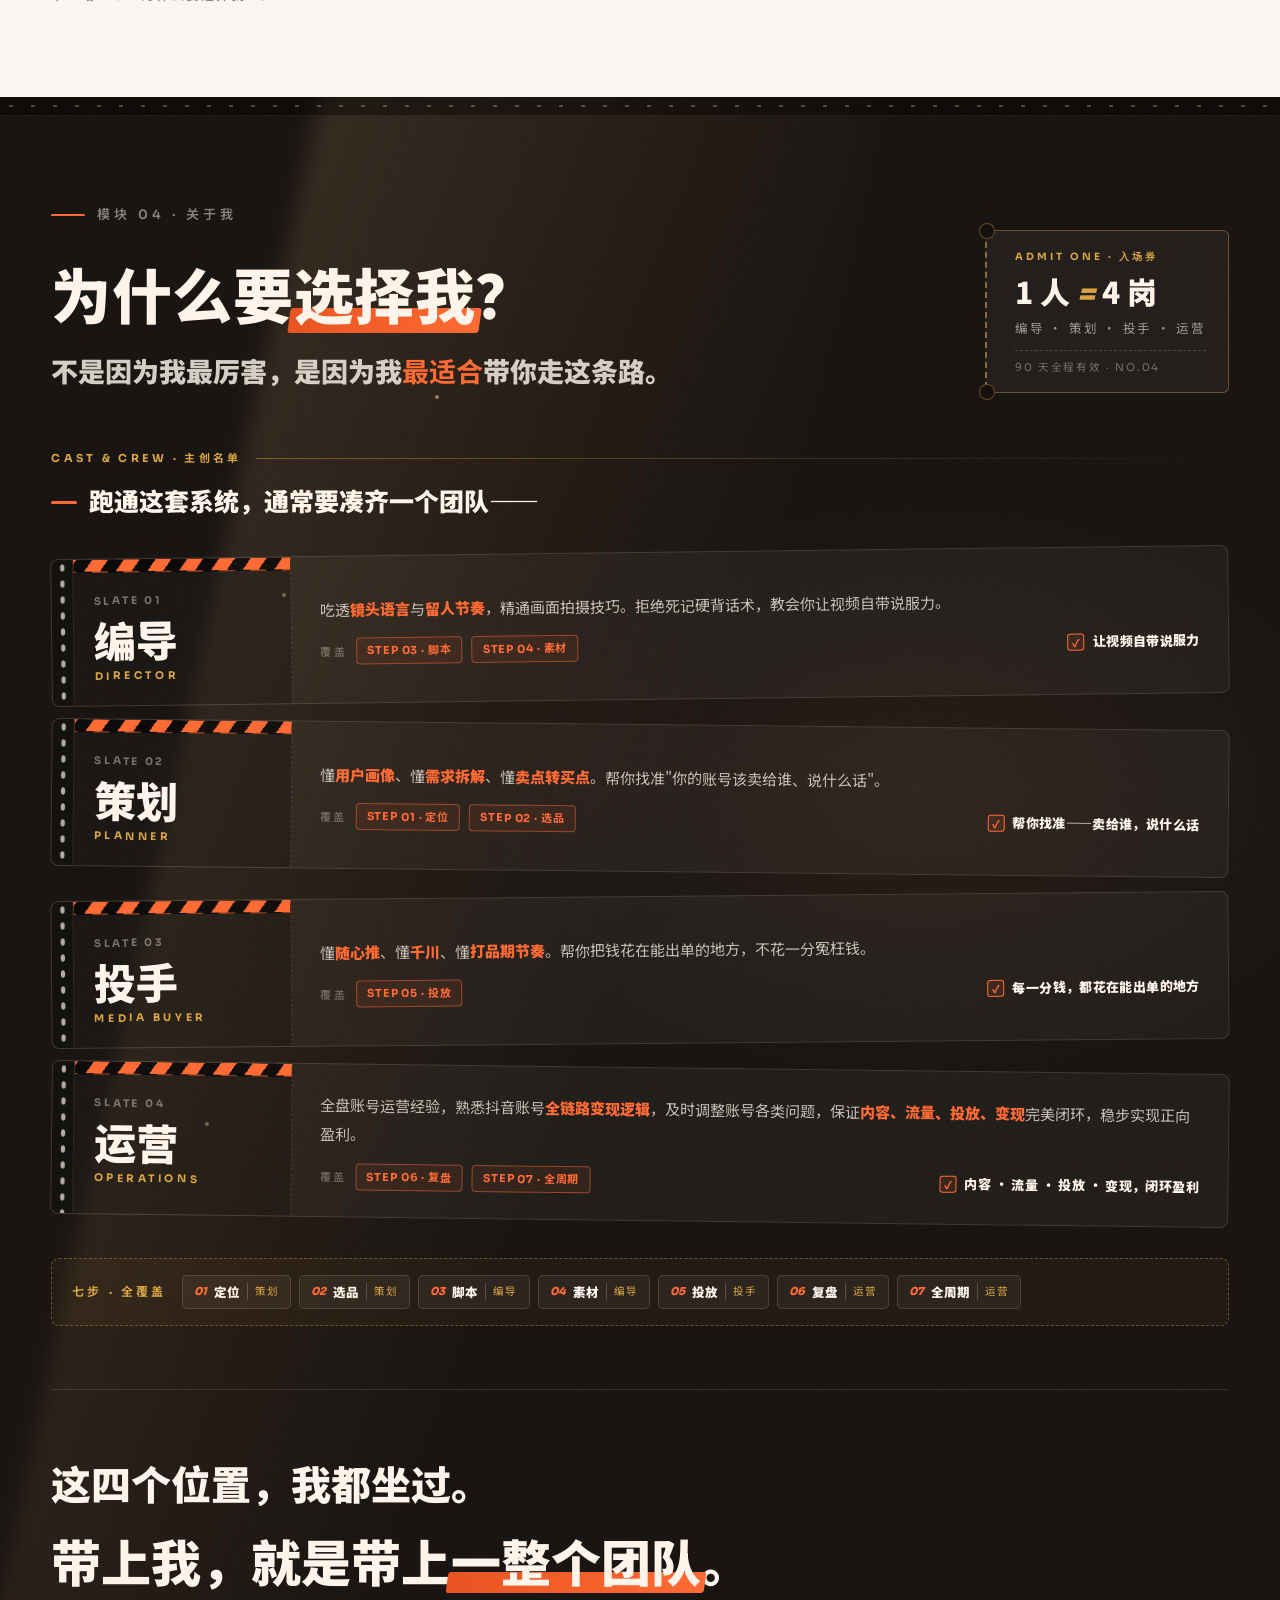
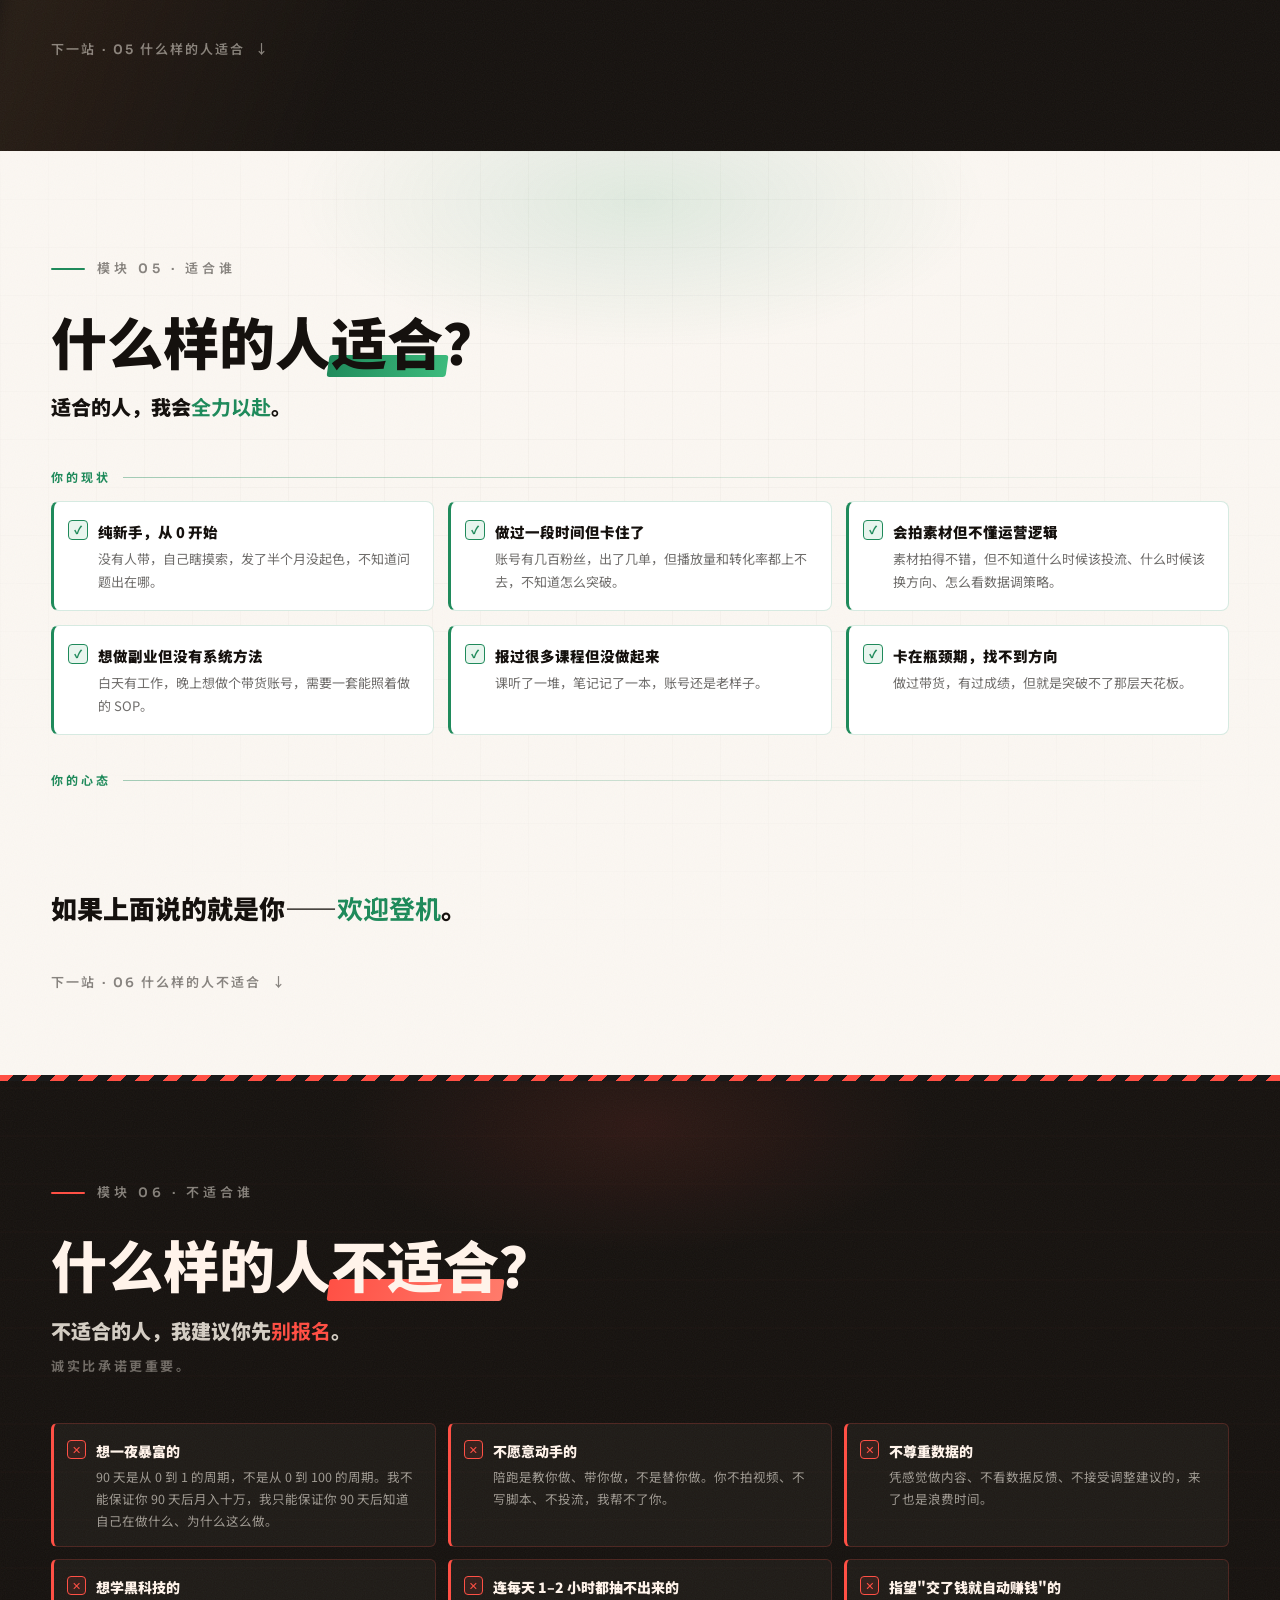
==== commit f7288d73: "添加头条HTML验证标签" ====
--- a/index.html
+++ b/index.html
@@ -1,6 +1,7 @@
 <!DOCTYPE html>
 <html lang="zh-CN">
 <head>
+  <meta name="bytedance-verification-code" content="dHmdlxs4tfPzZgdVgK3D" />
   <meta charset="UTF-8" />
   <!-- viewport-fit=cover：配合 iOS 刘海/圆角安全区 env(safe-area-inset-*) -->
   <meta name="viewport" content="width=device-width, initial-scale=1.0, viewport-fit=cover" />
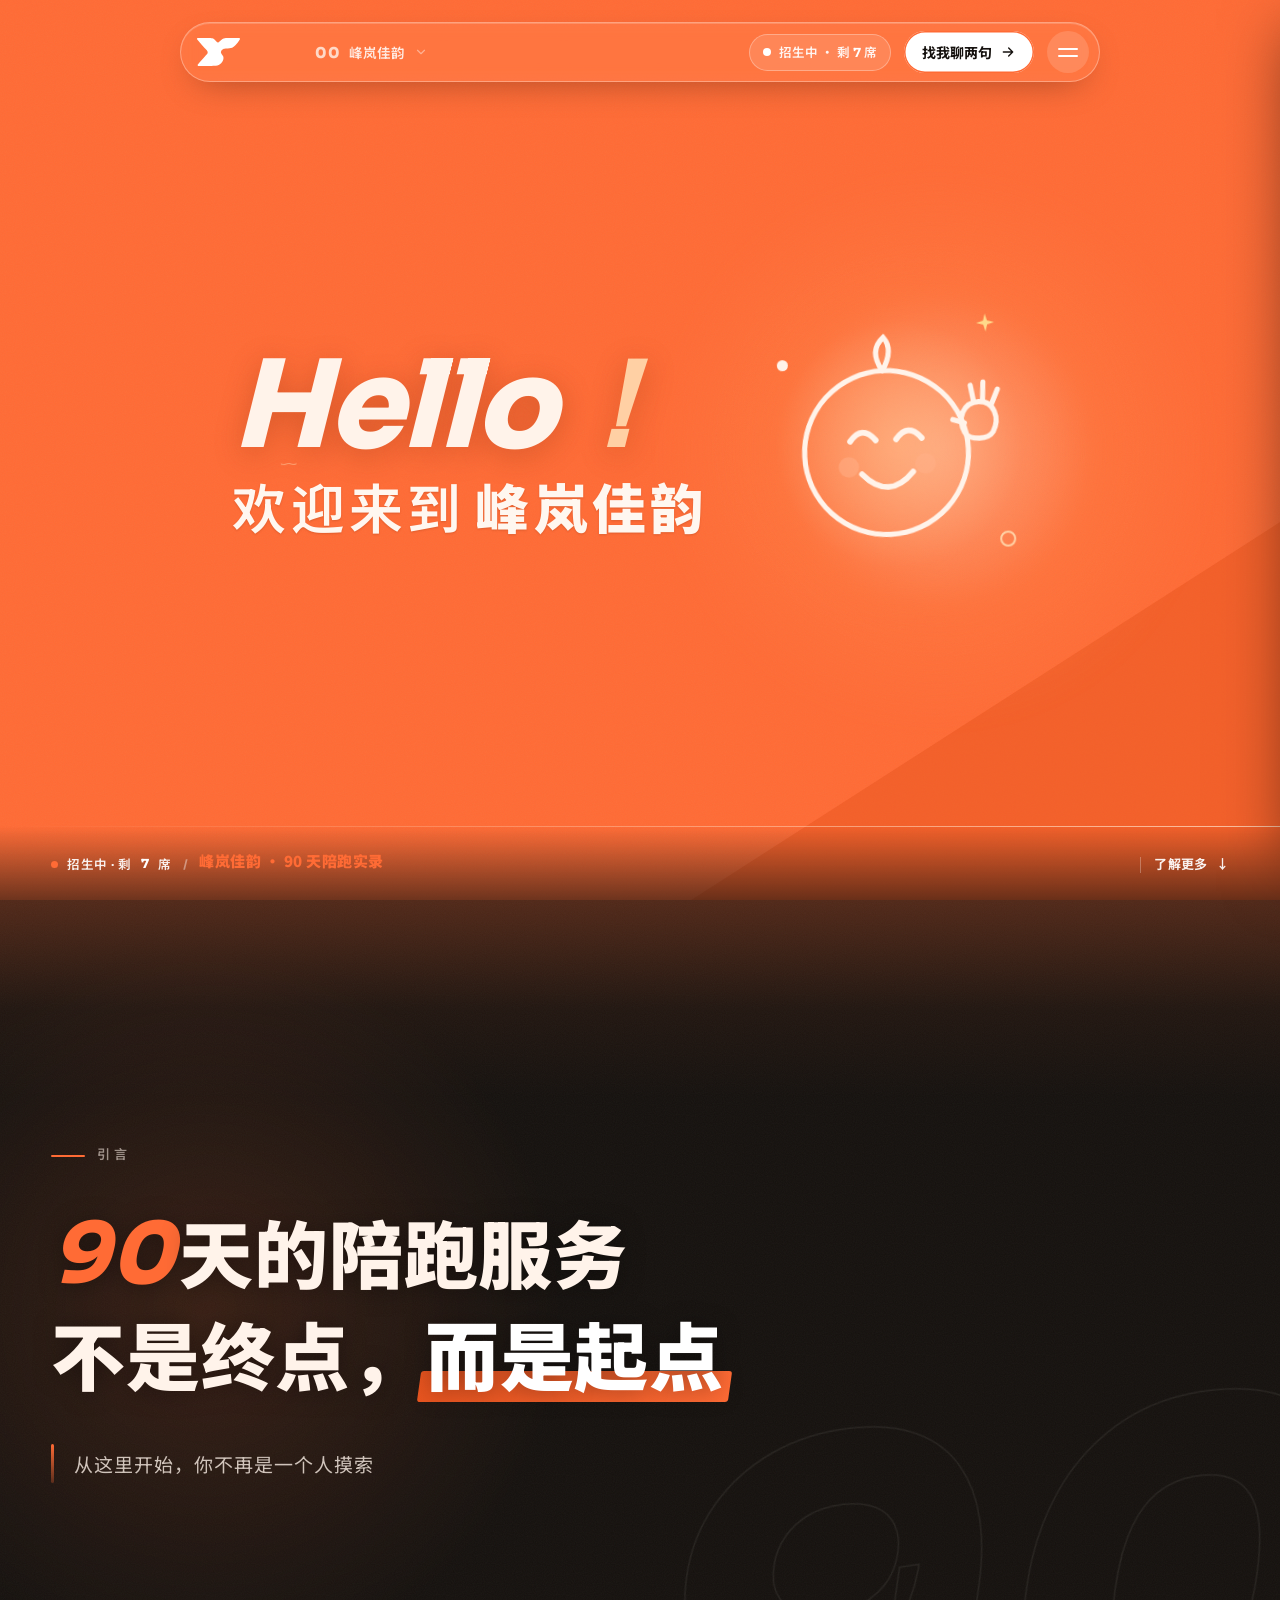
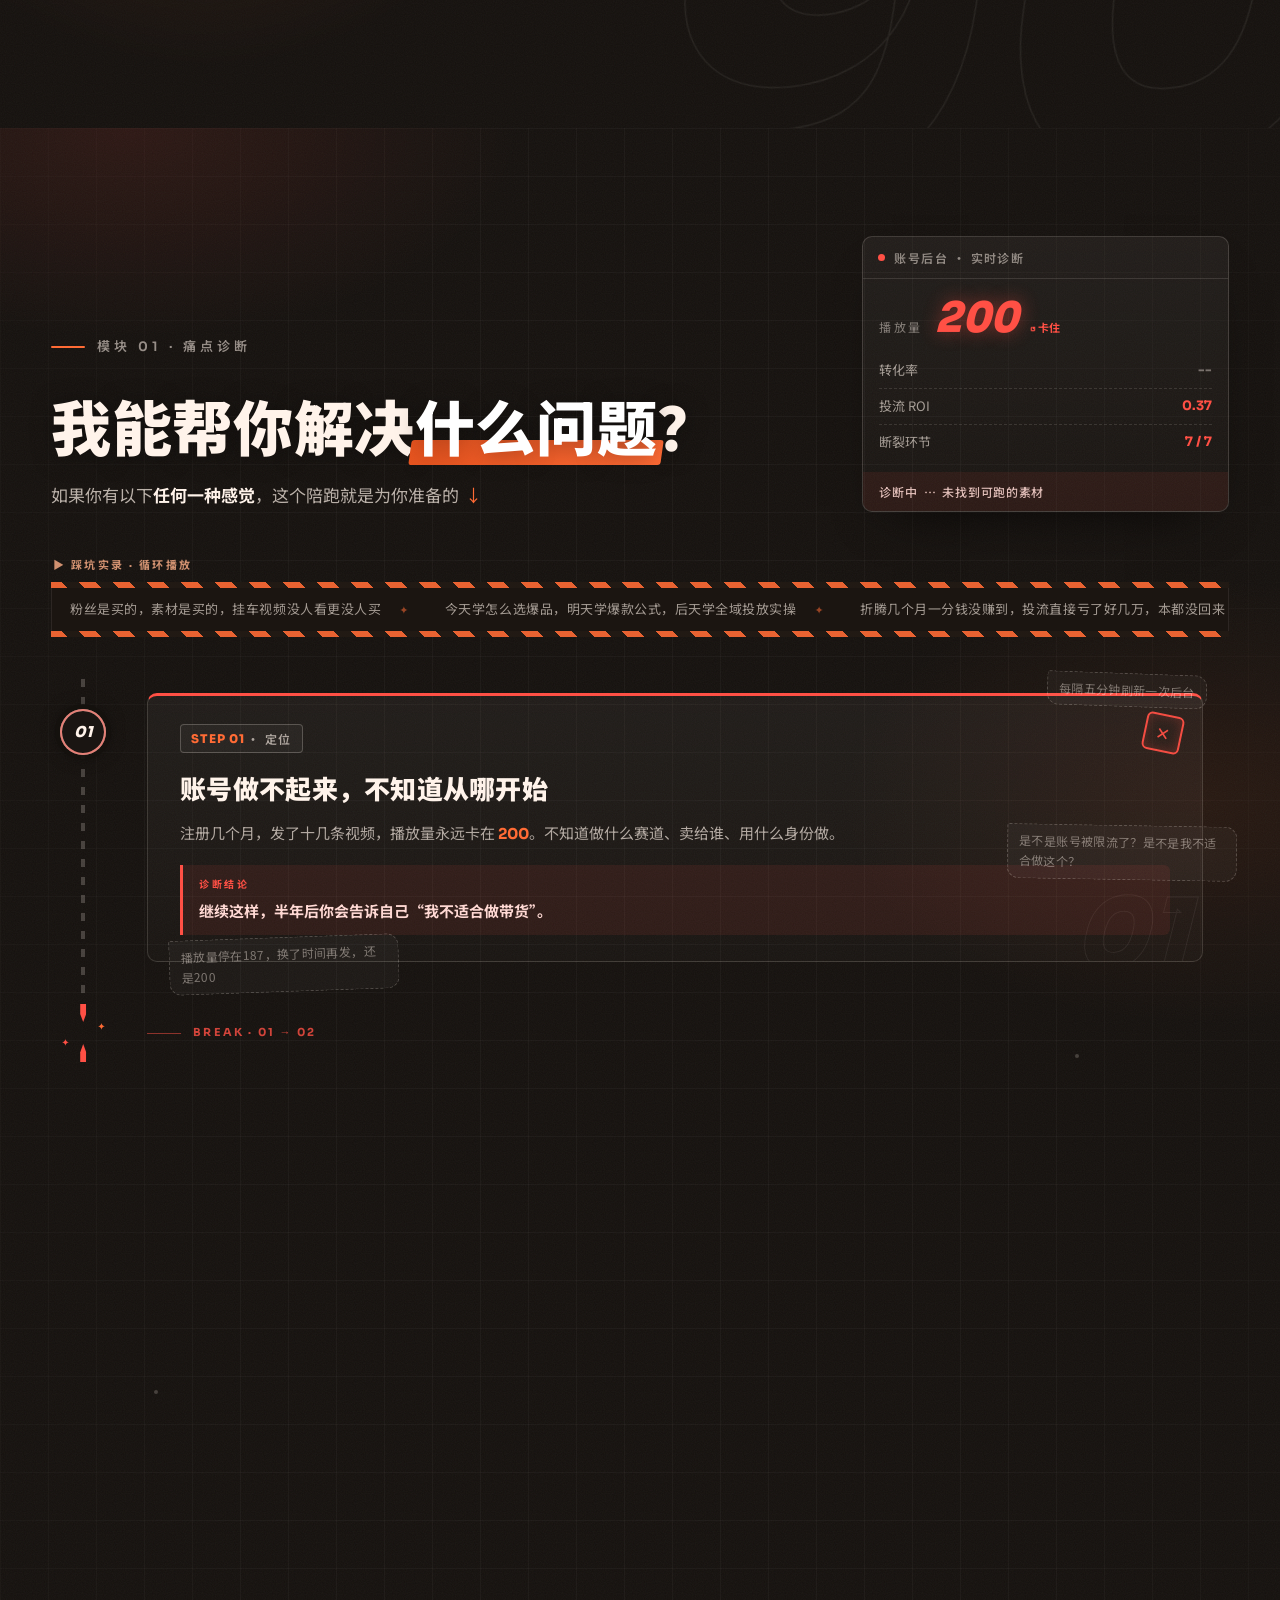
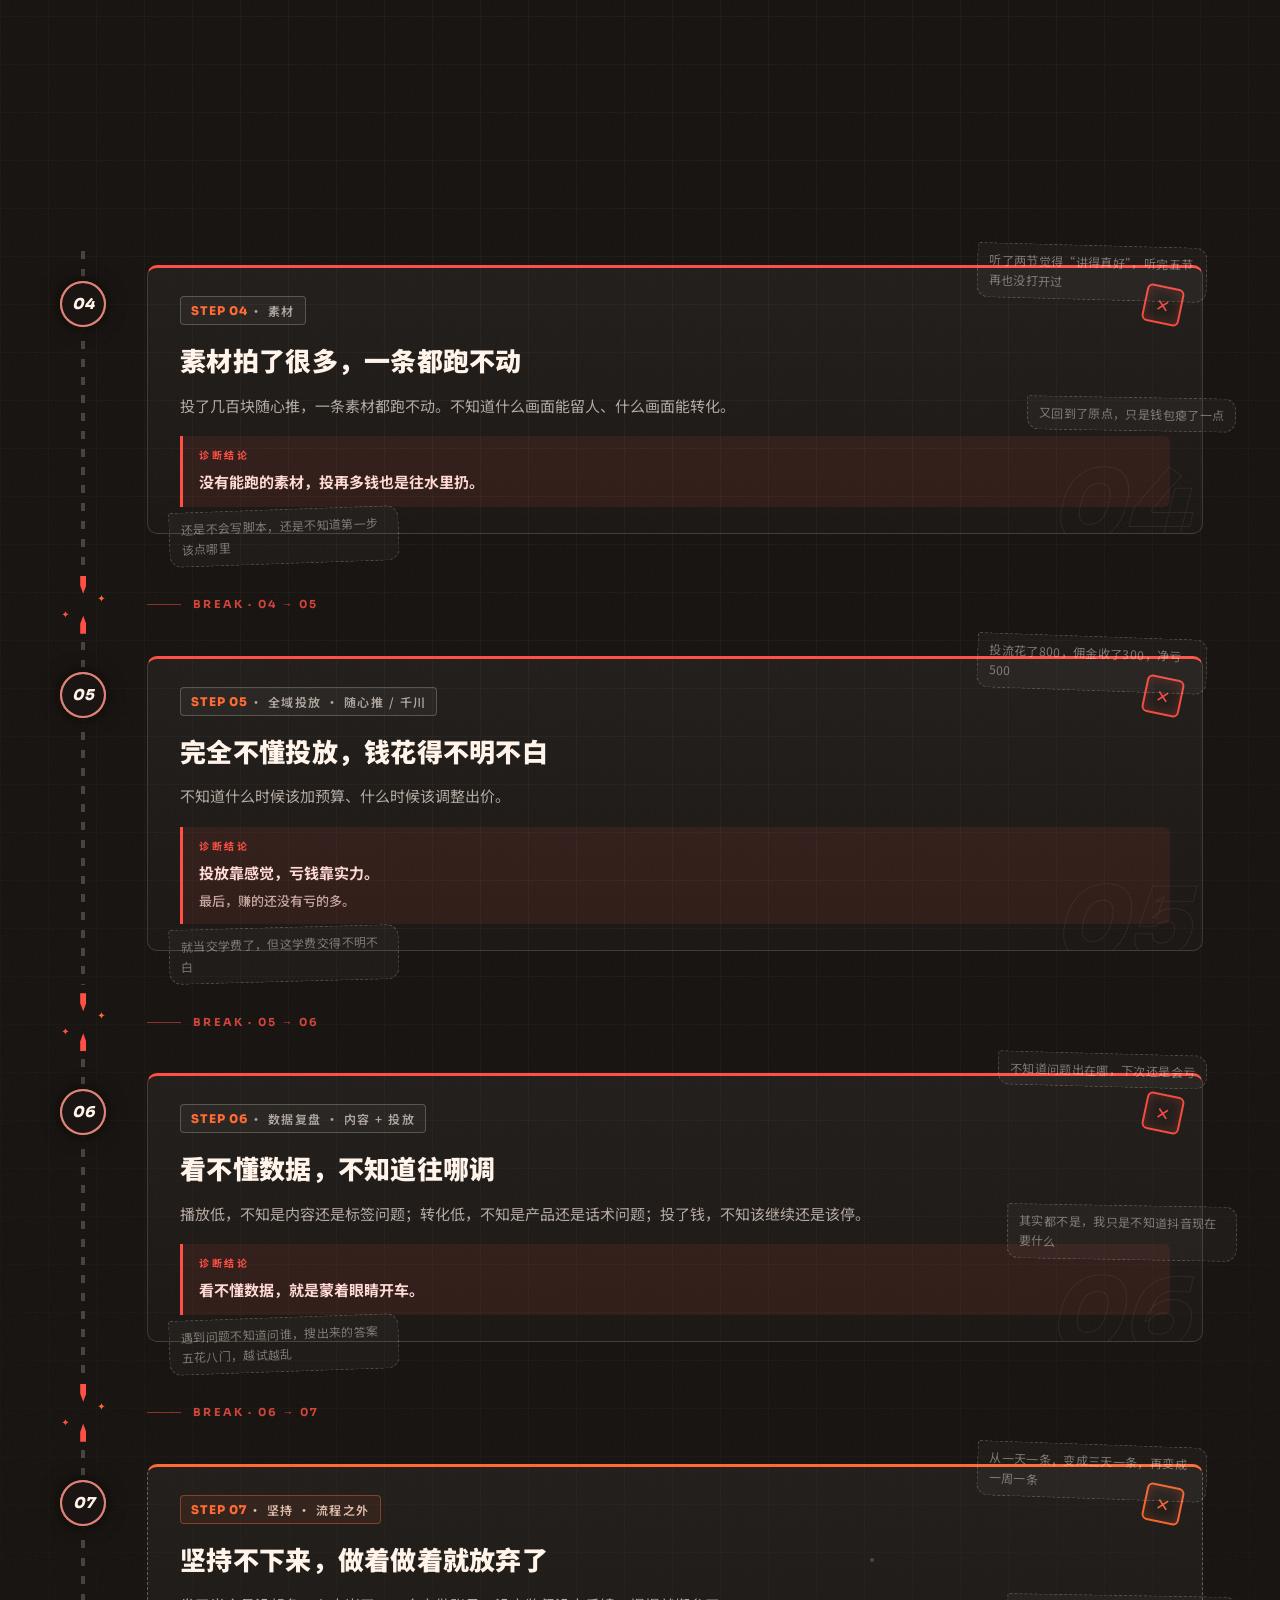
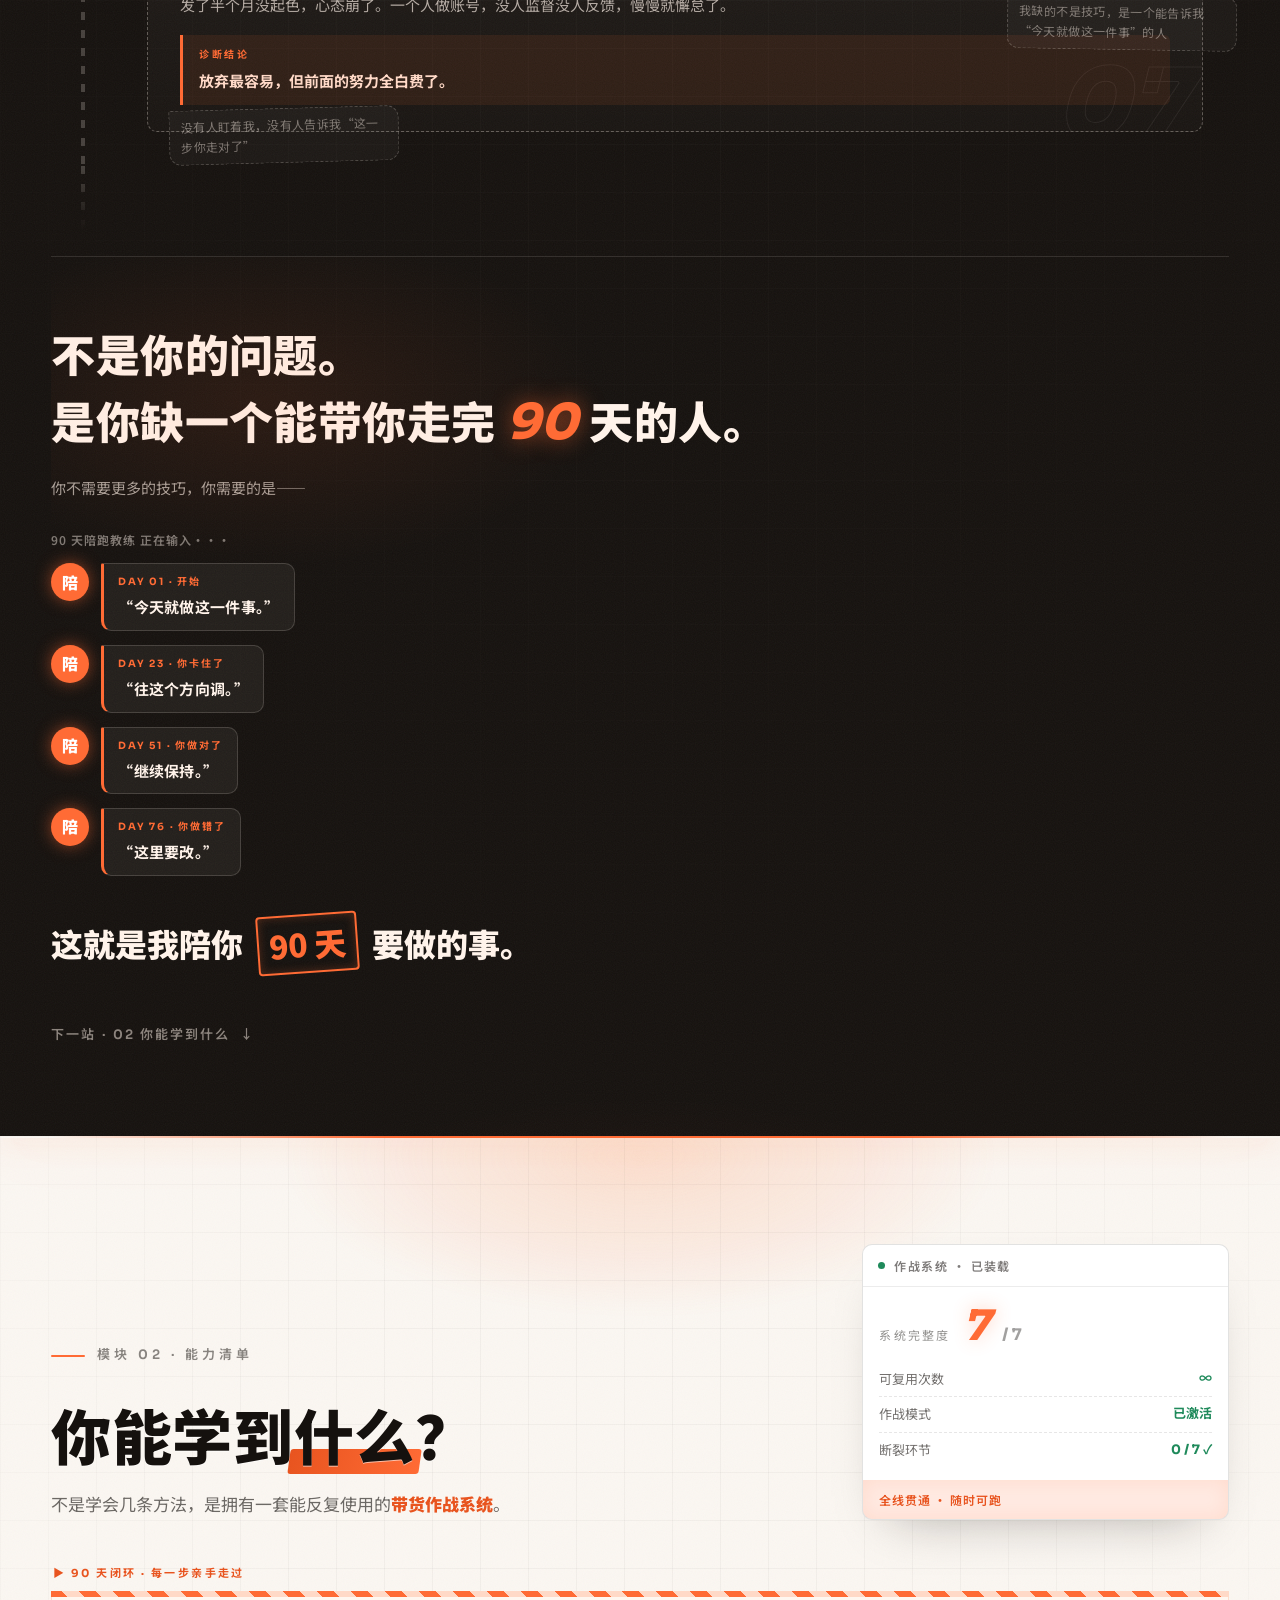
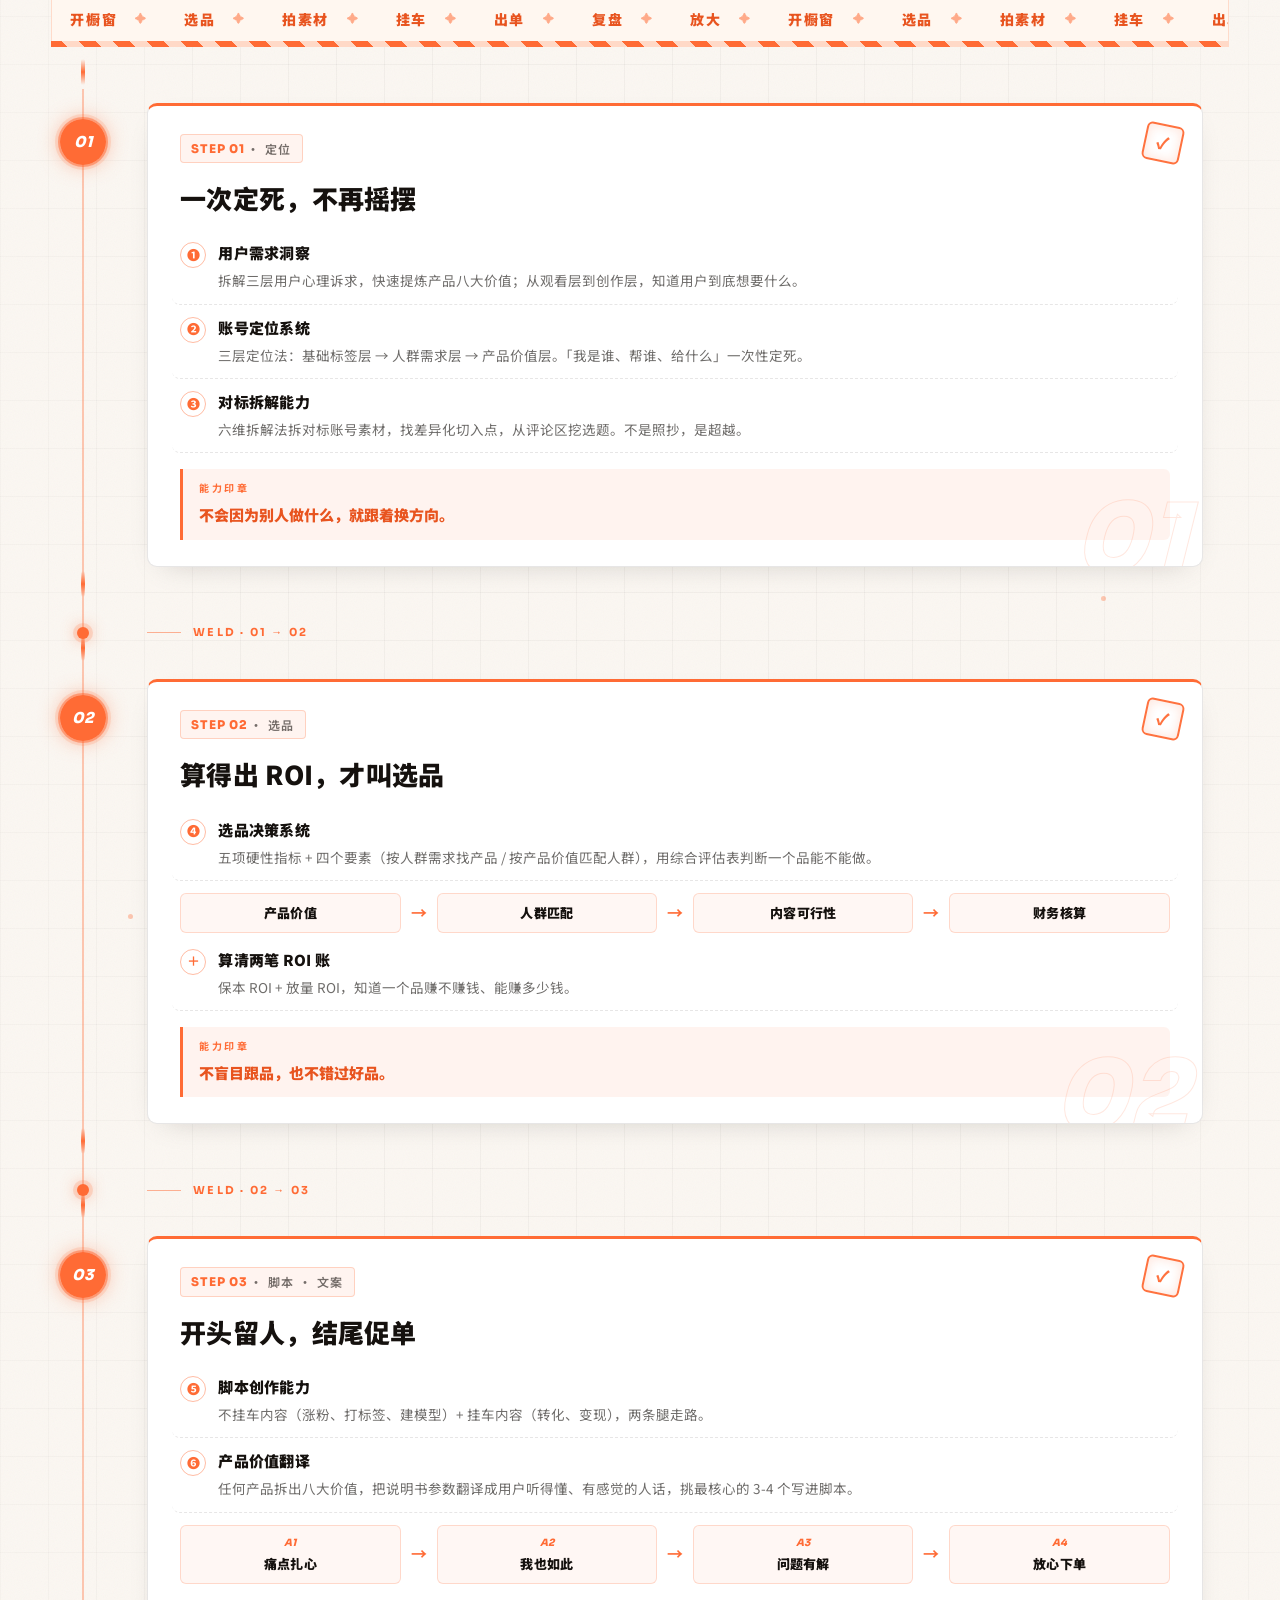
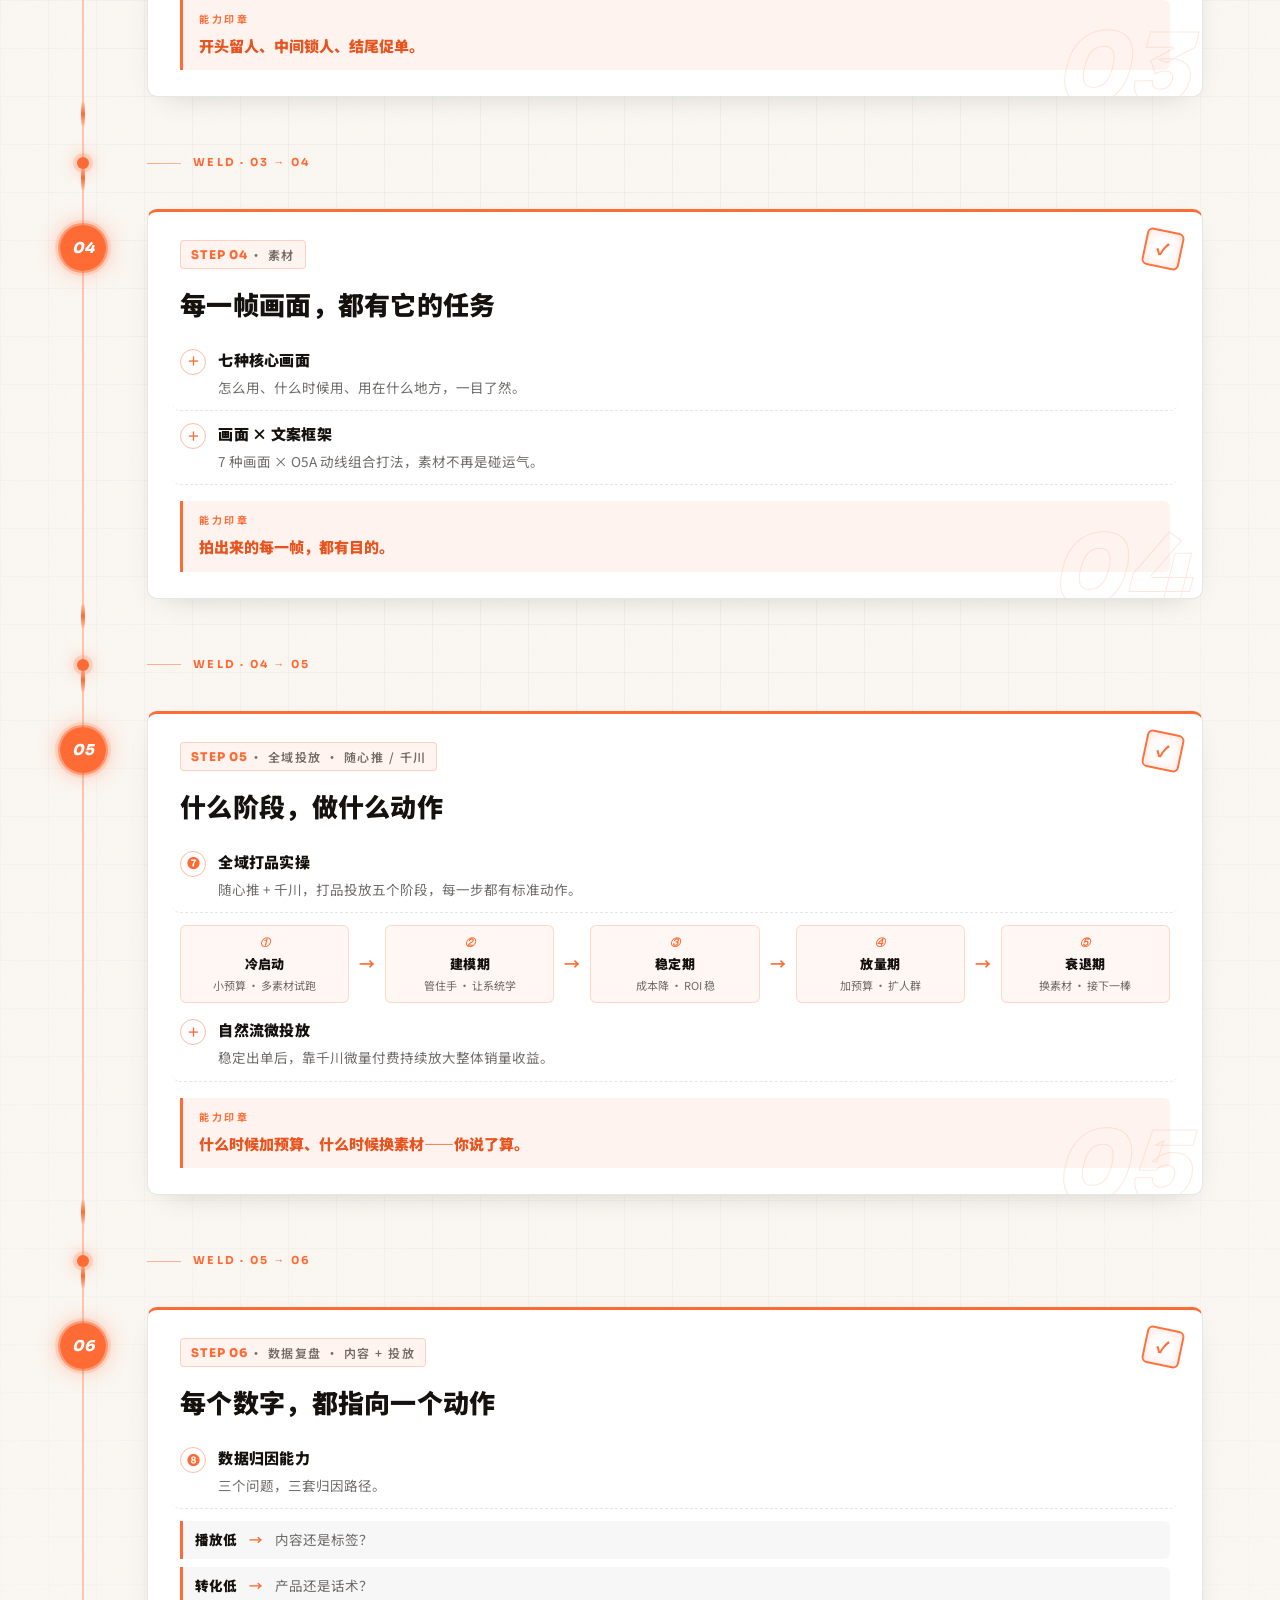
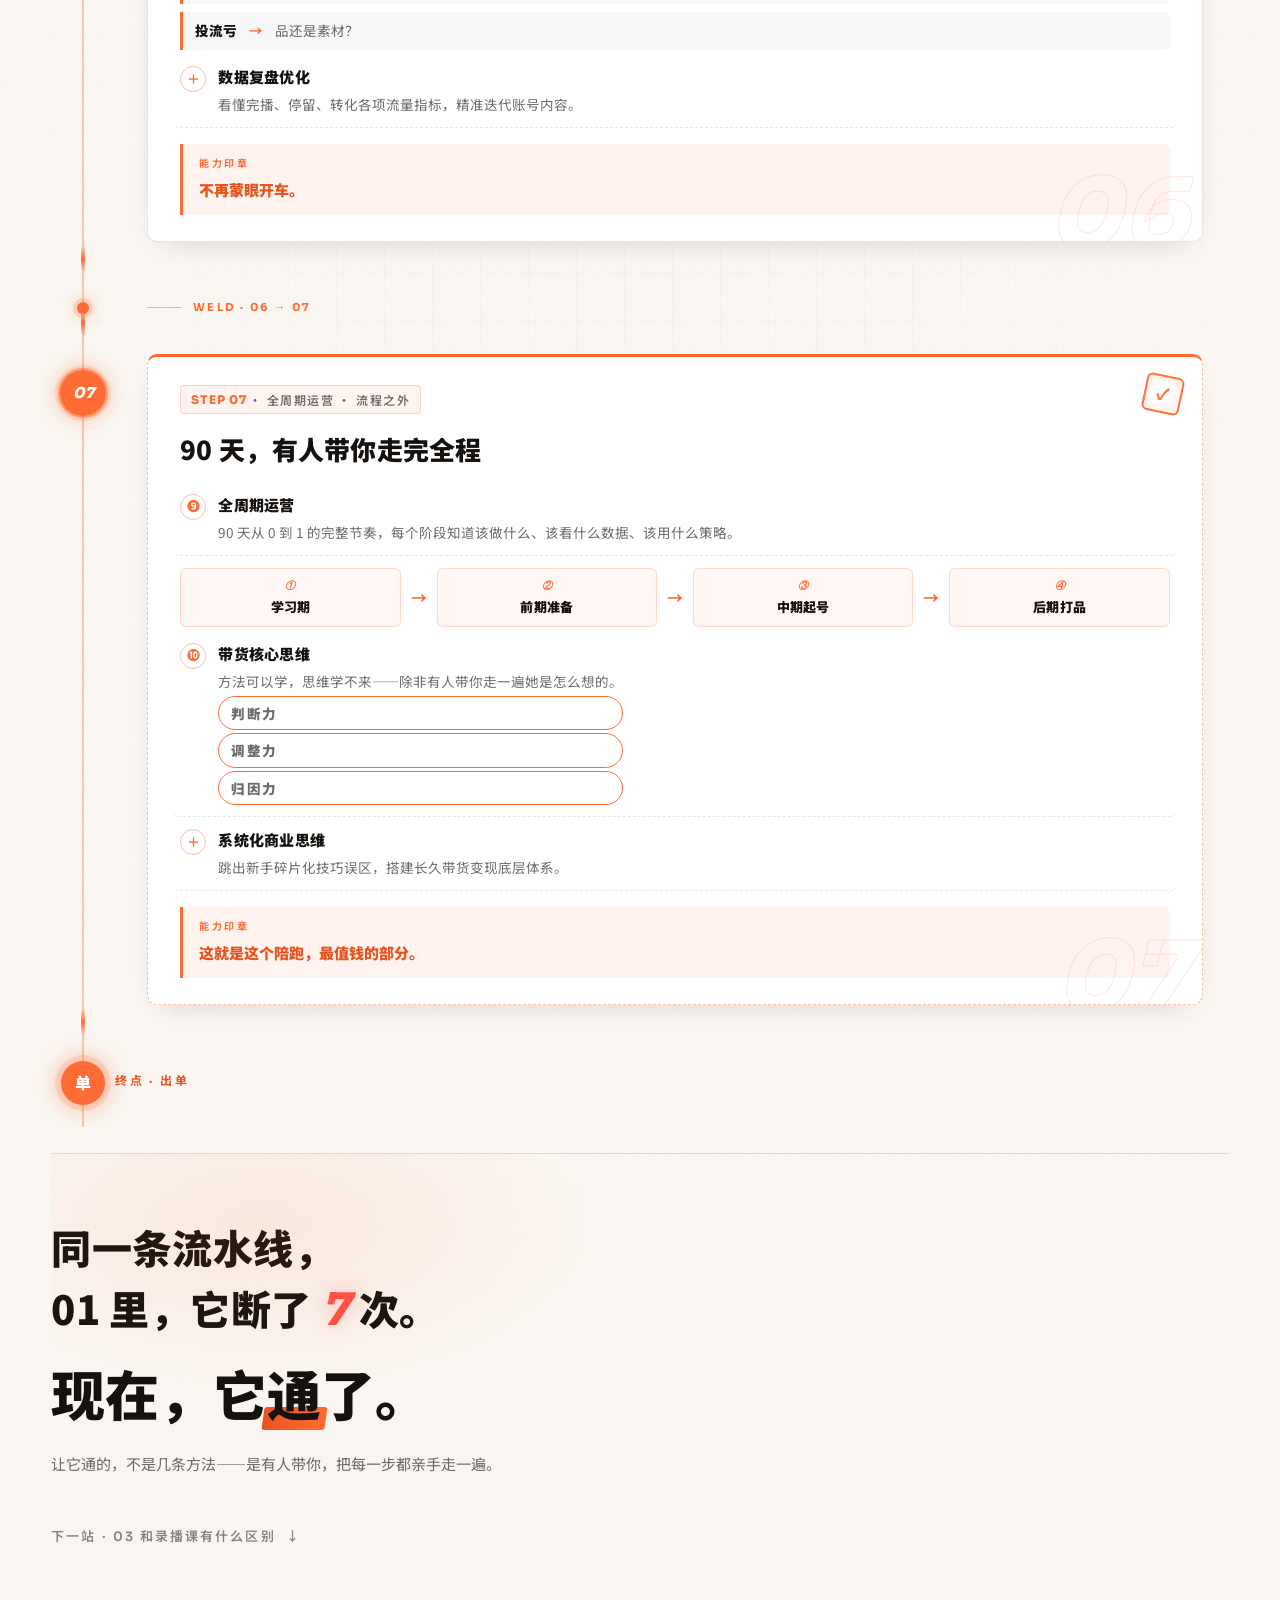
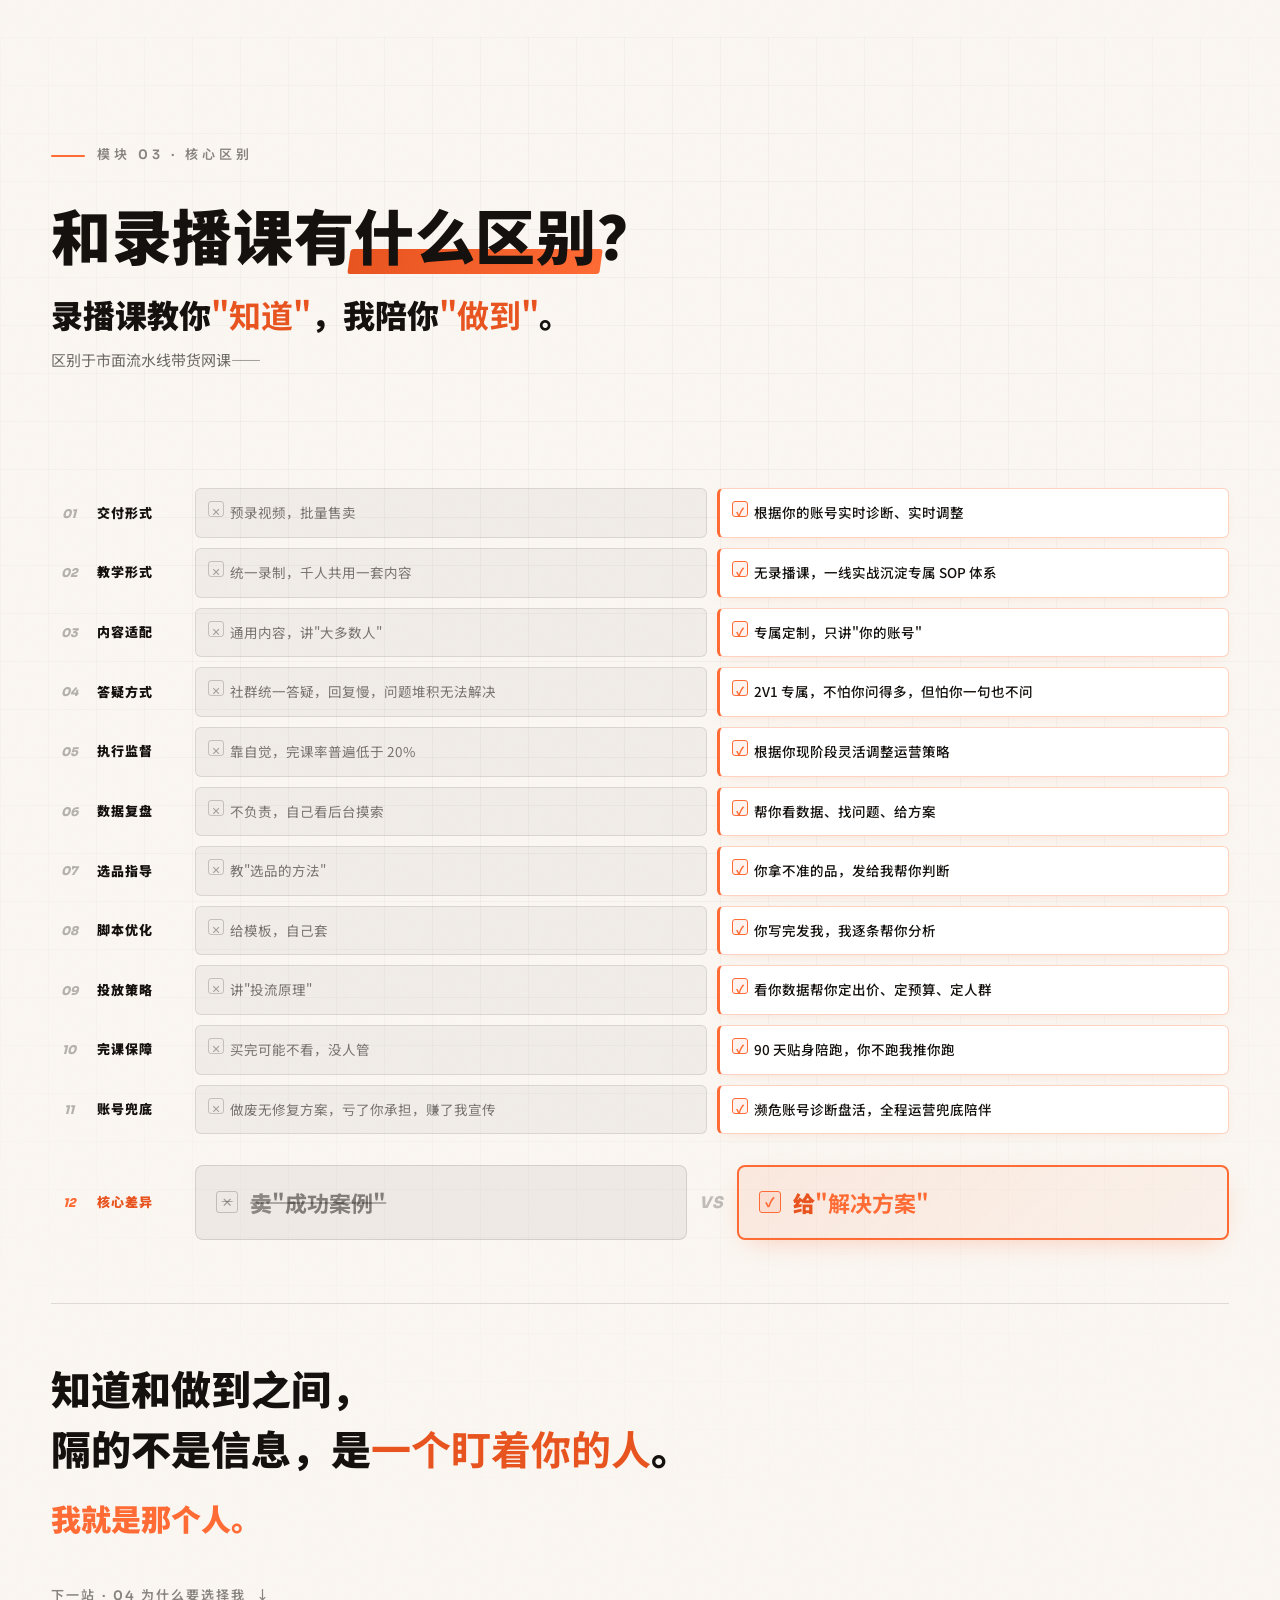
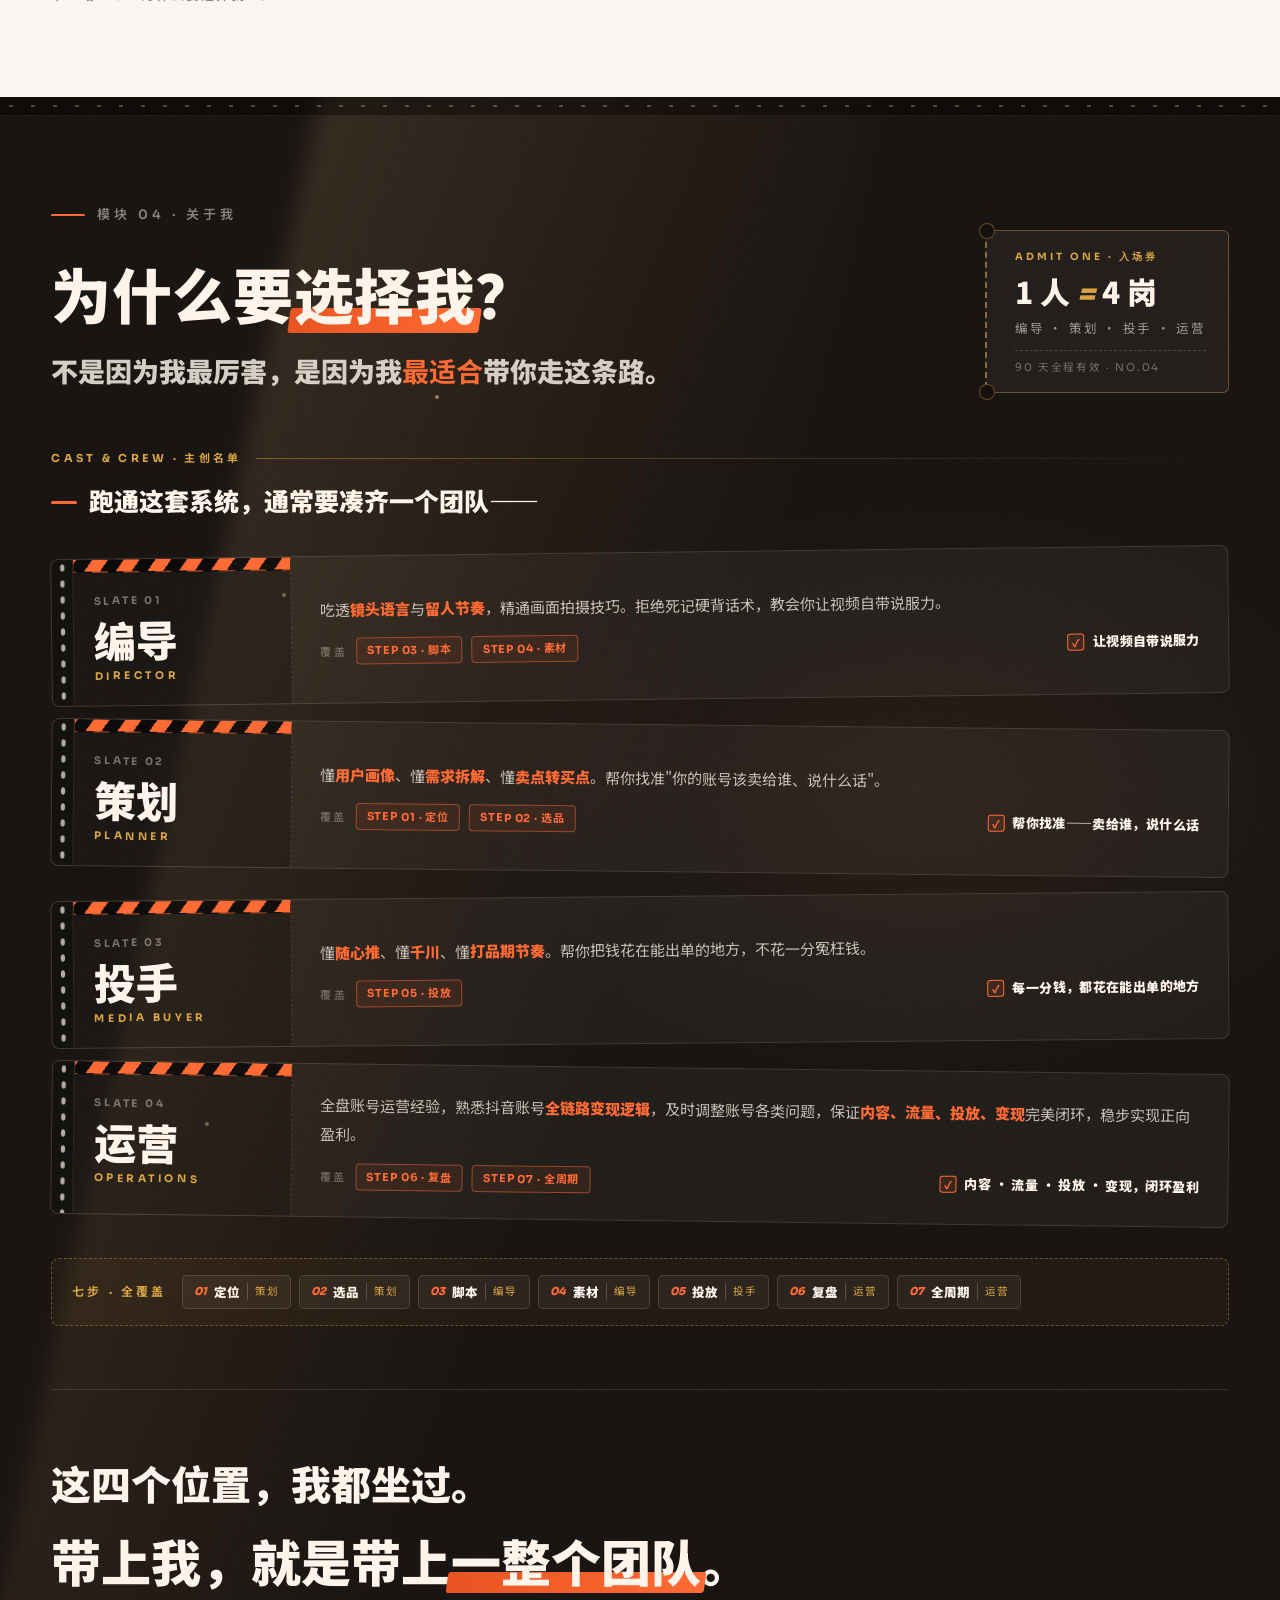
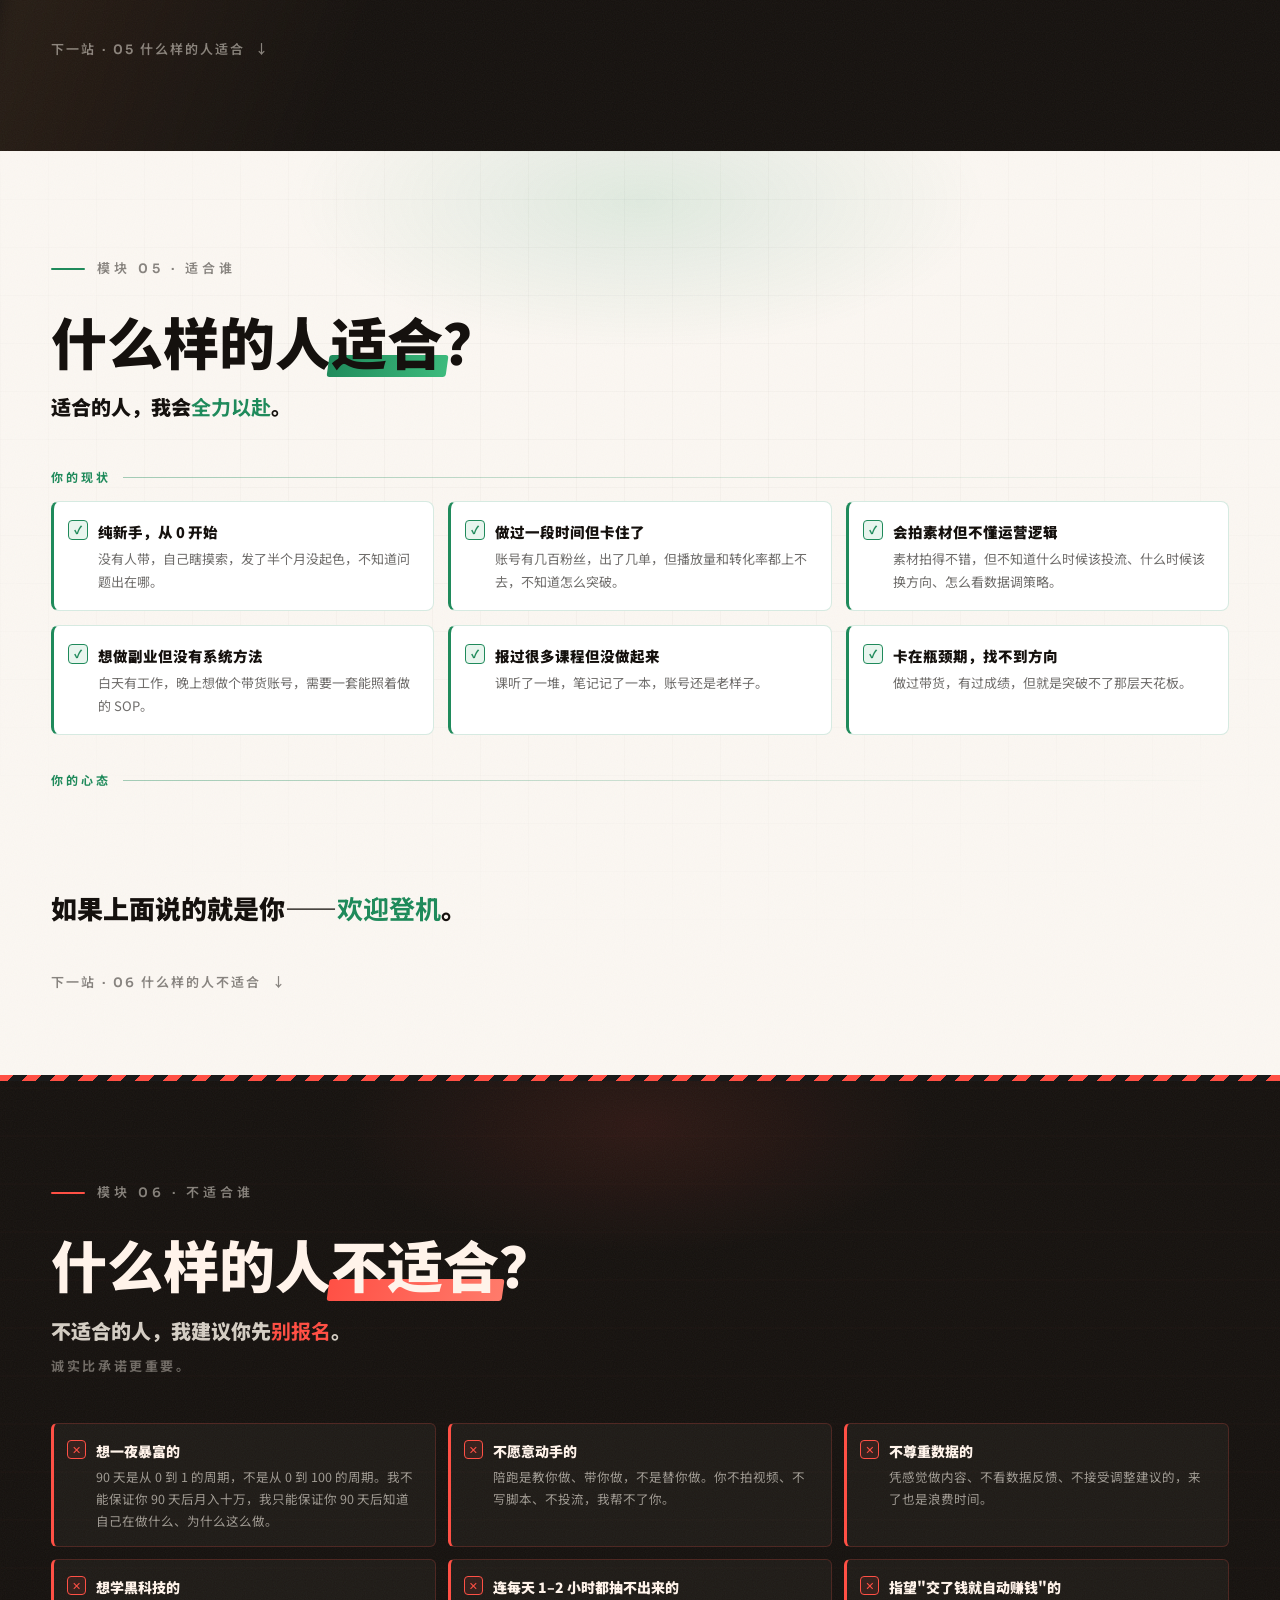
==== commit 1afc6dfa: "添加必应HTML验证标签" ====
--- a/index.html
+++ b/index.html
@@ -2,6 +2,7 @@
 <html lang="zh-CN">
 <head>
   <meta name="bytedance-verification-code" content="dHmdlxs4tfPzZgdVgK3D" />
+  <meta name="msvalidate.01" content="B22CA4D837A7EFBE70AE7896F3863DC6" />
   <meta charset="UTF-8" />
   <!-- viewport-fit=cover：配合 iOS 刘海/圆角安全区 env(safe-area-inset-*) -->
   <meta name="viewport" content="width=device-width, initial-scale=1.0, viewport-fit=cover" />
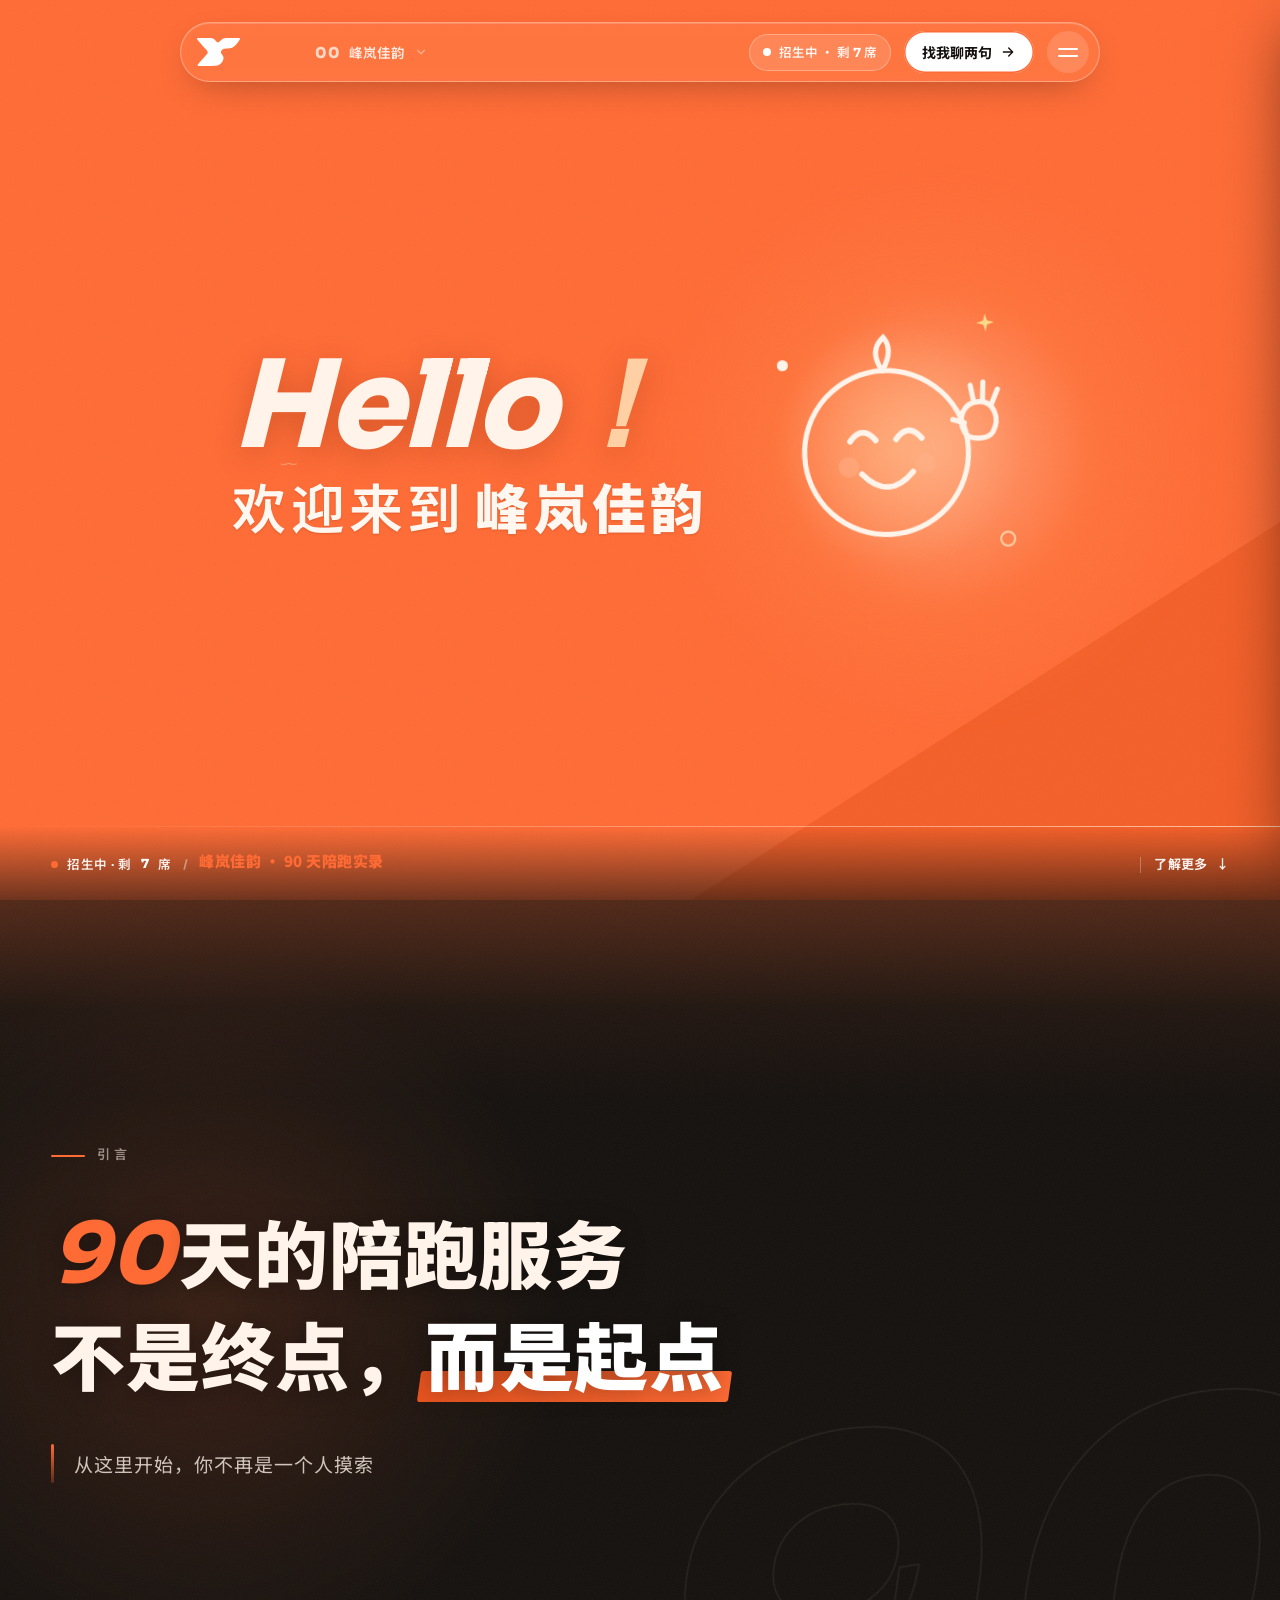
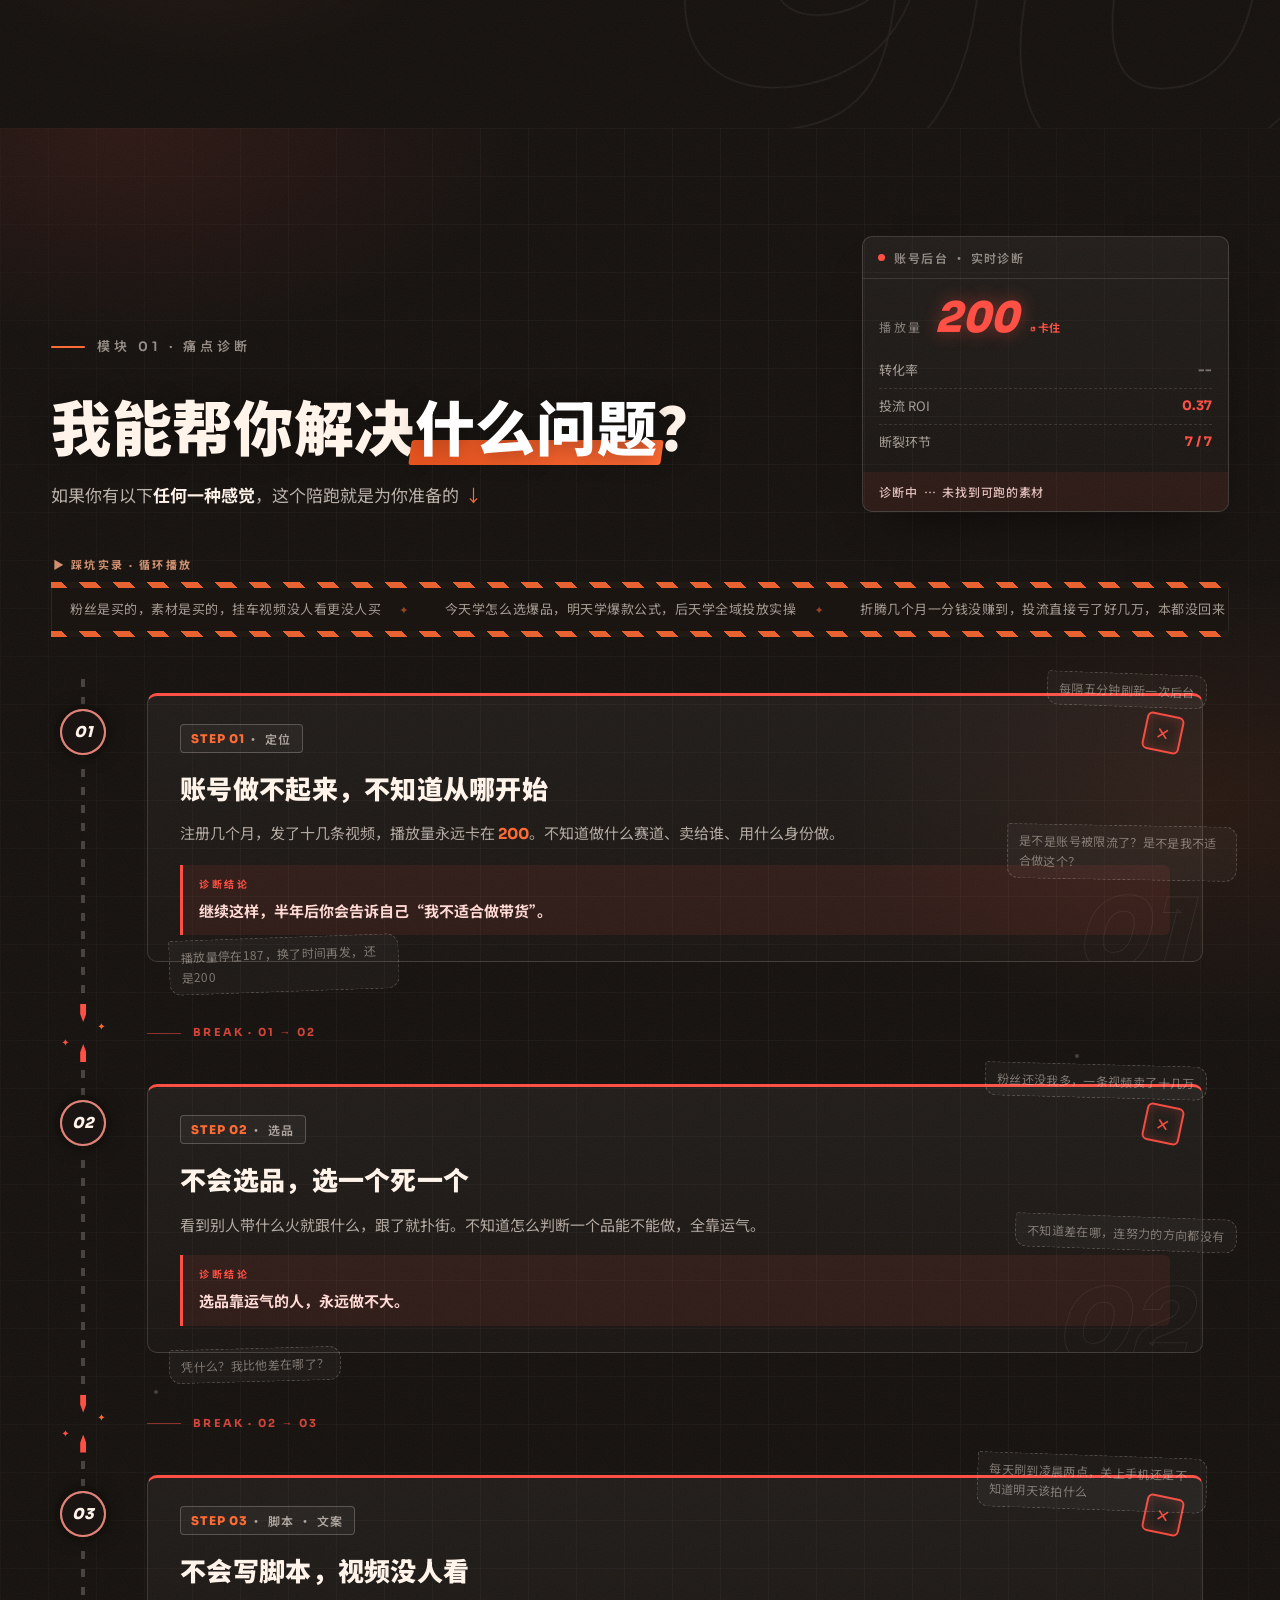
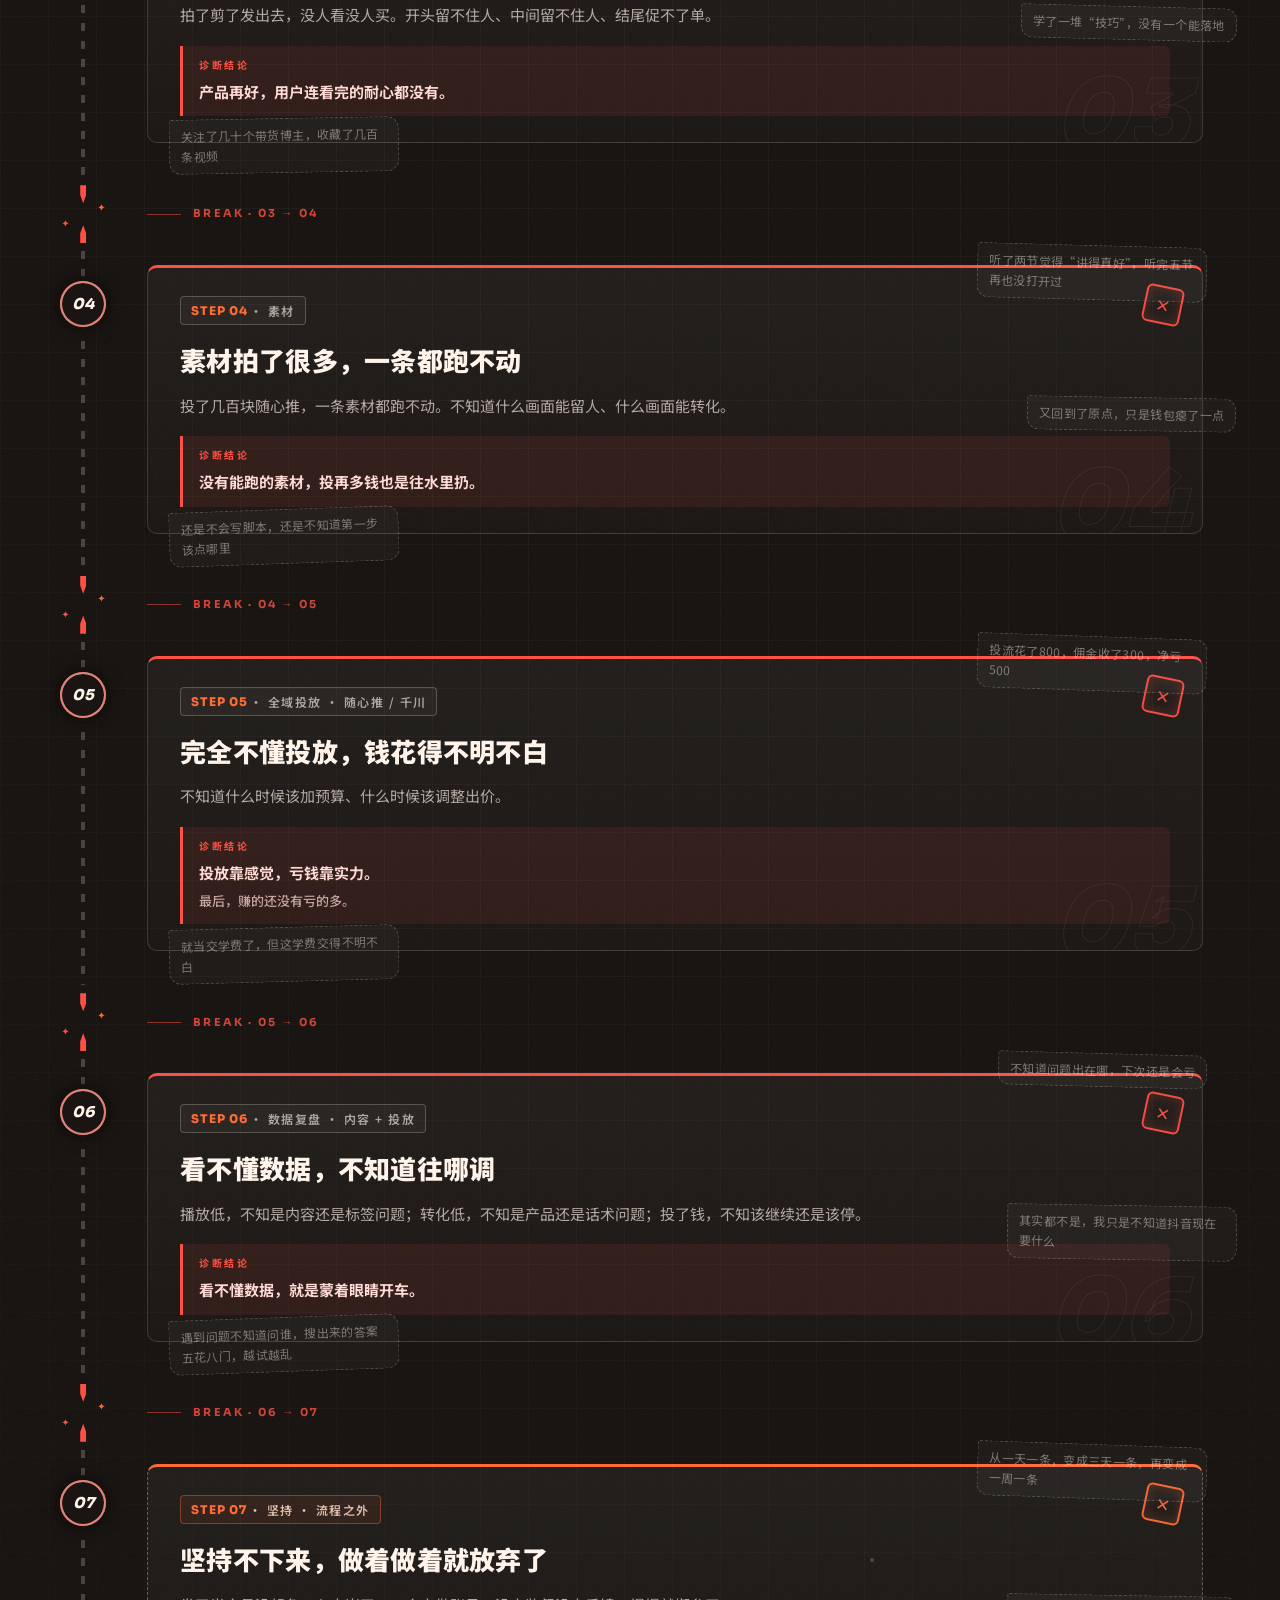
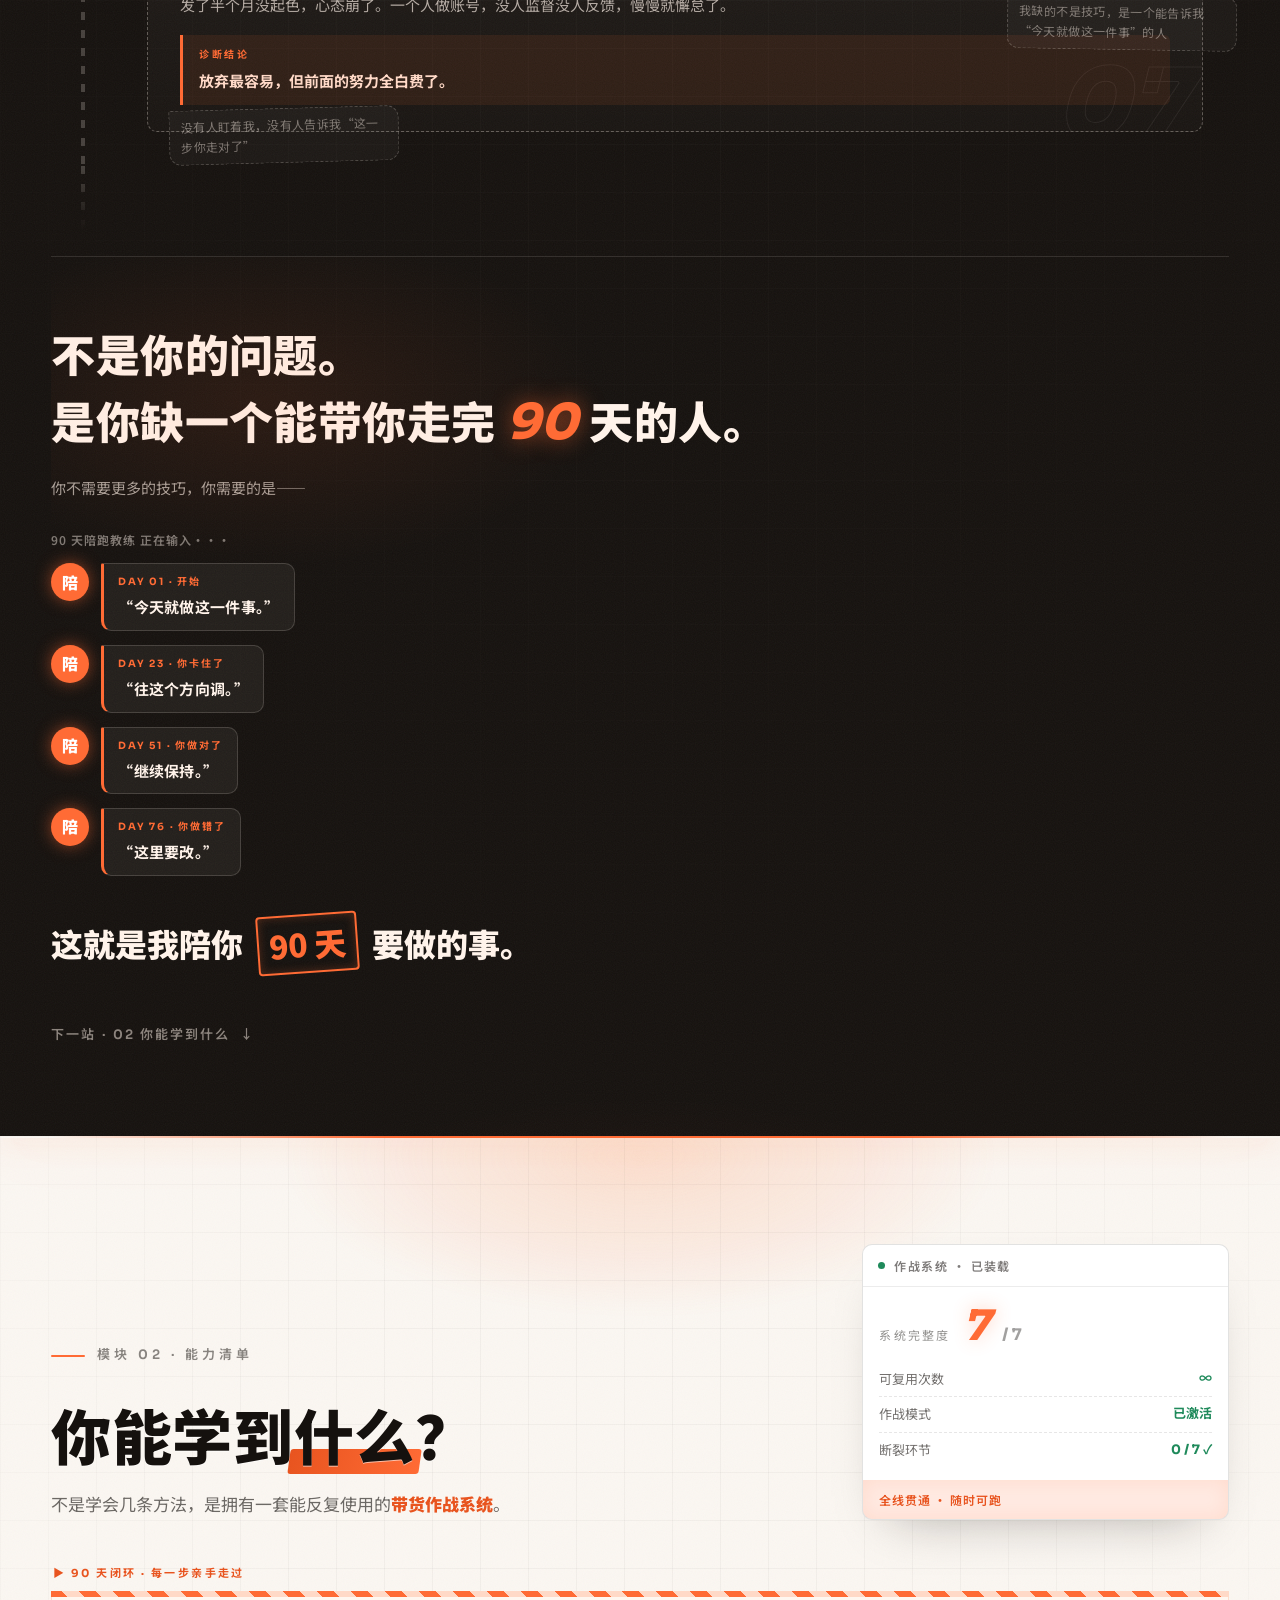
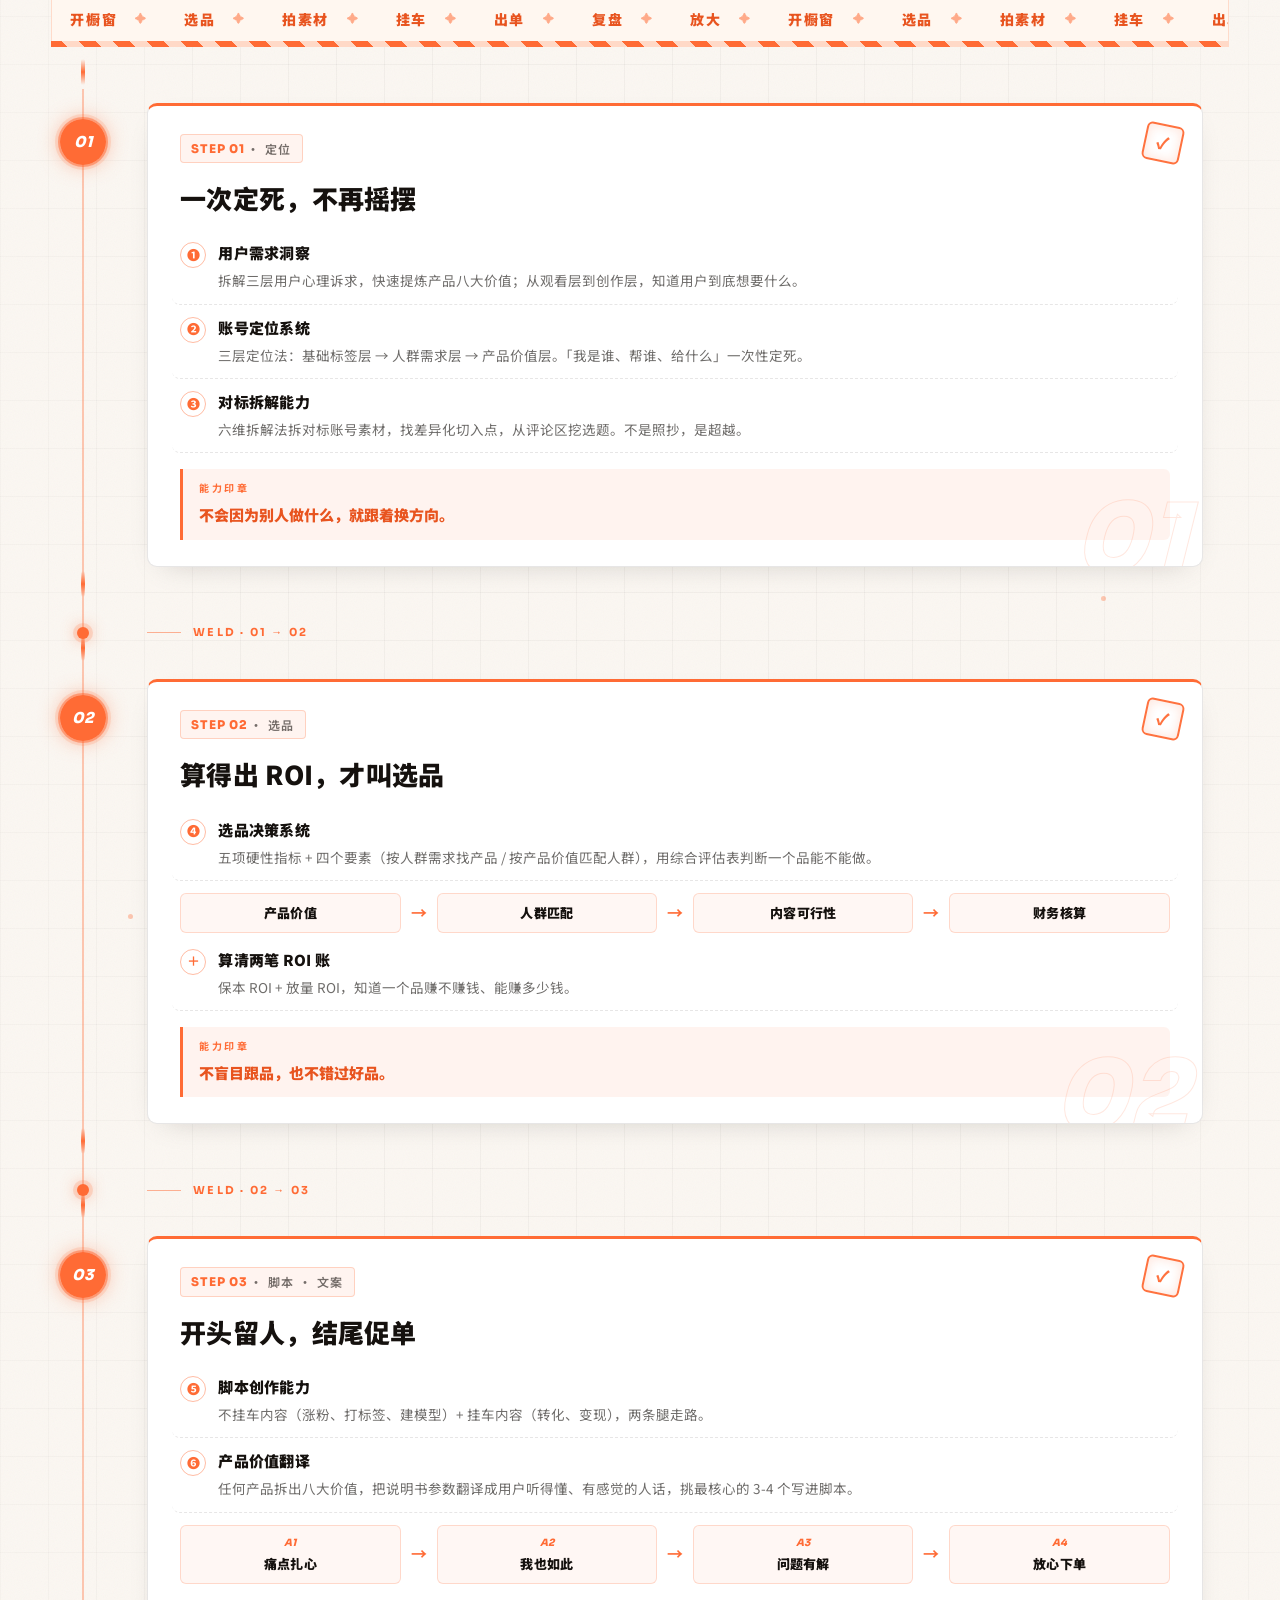
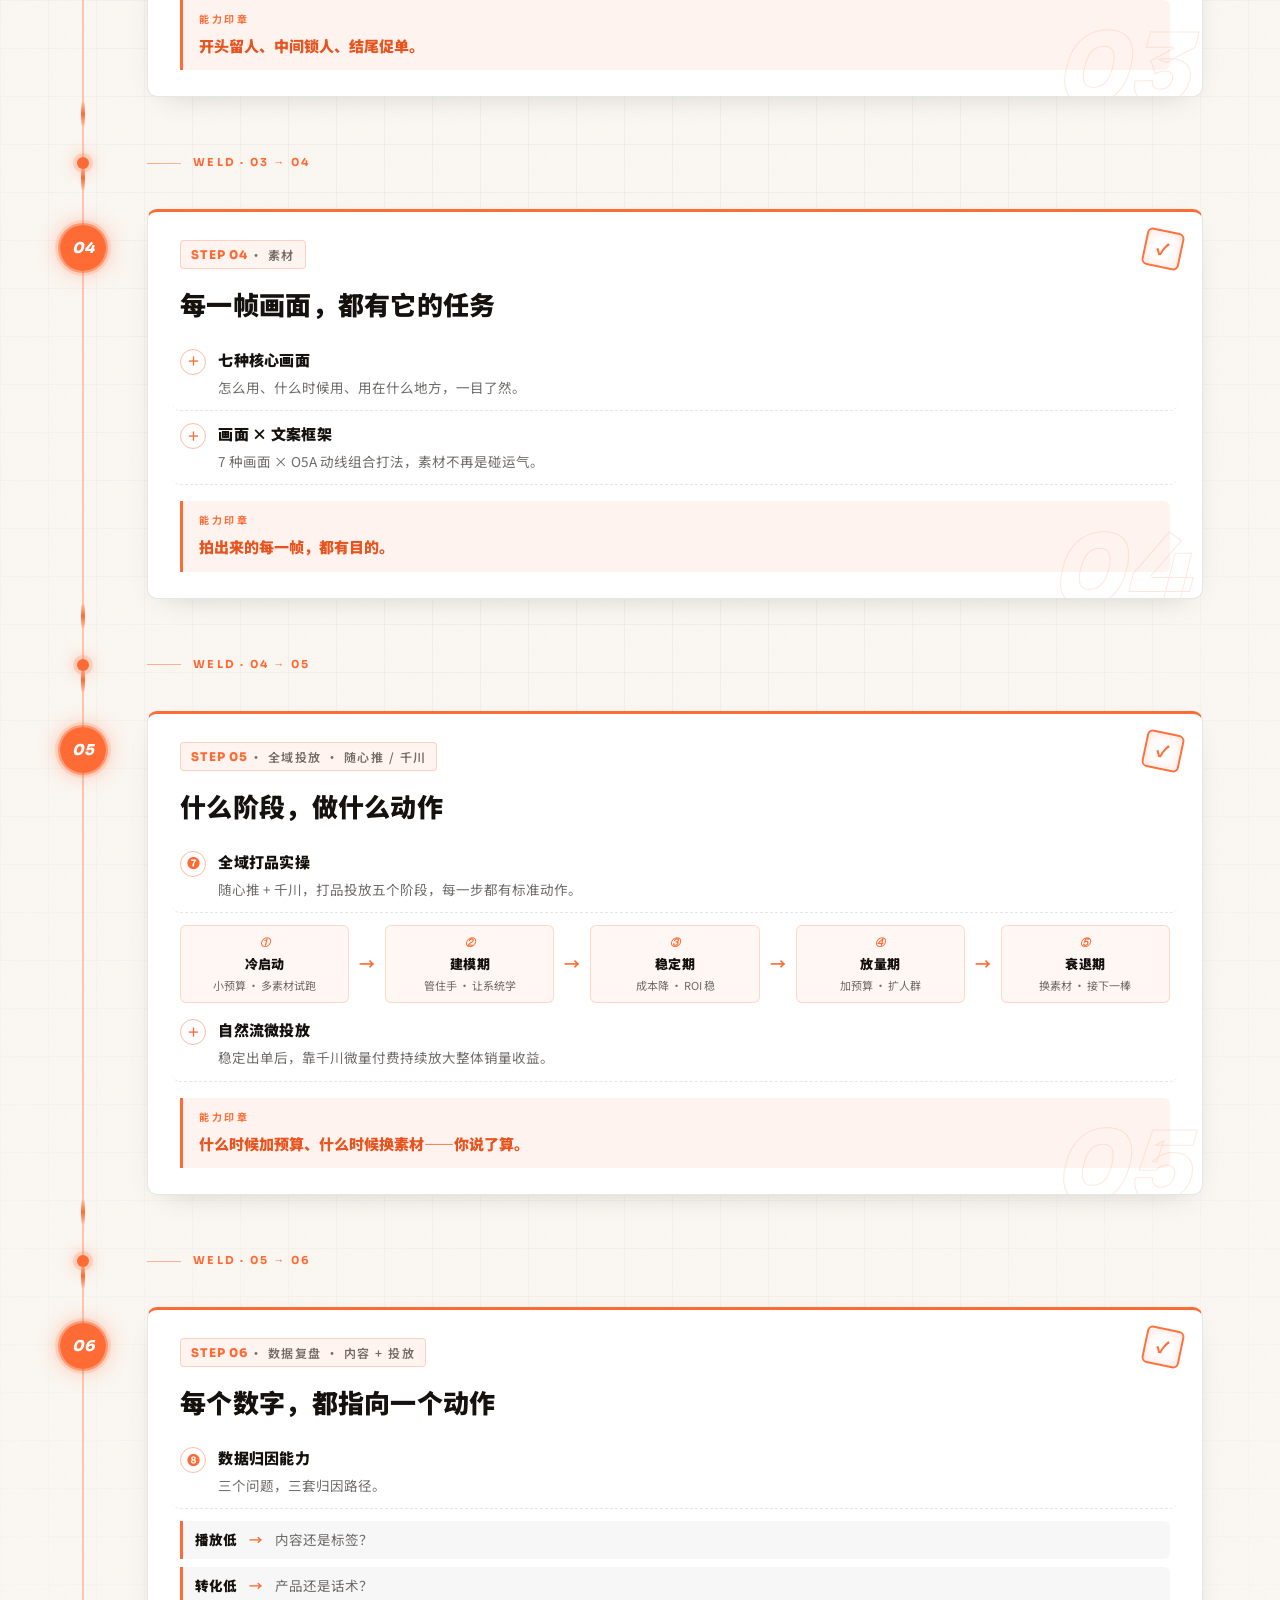
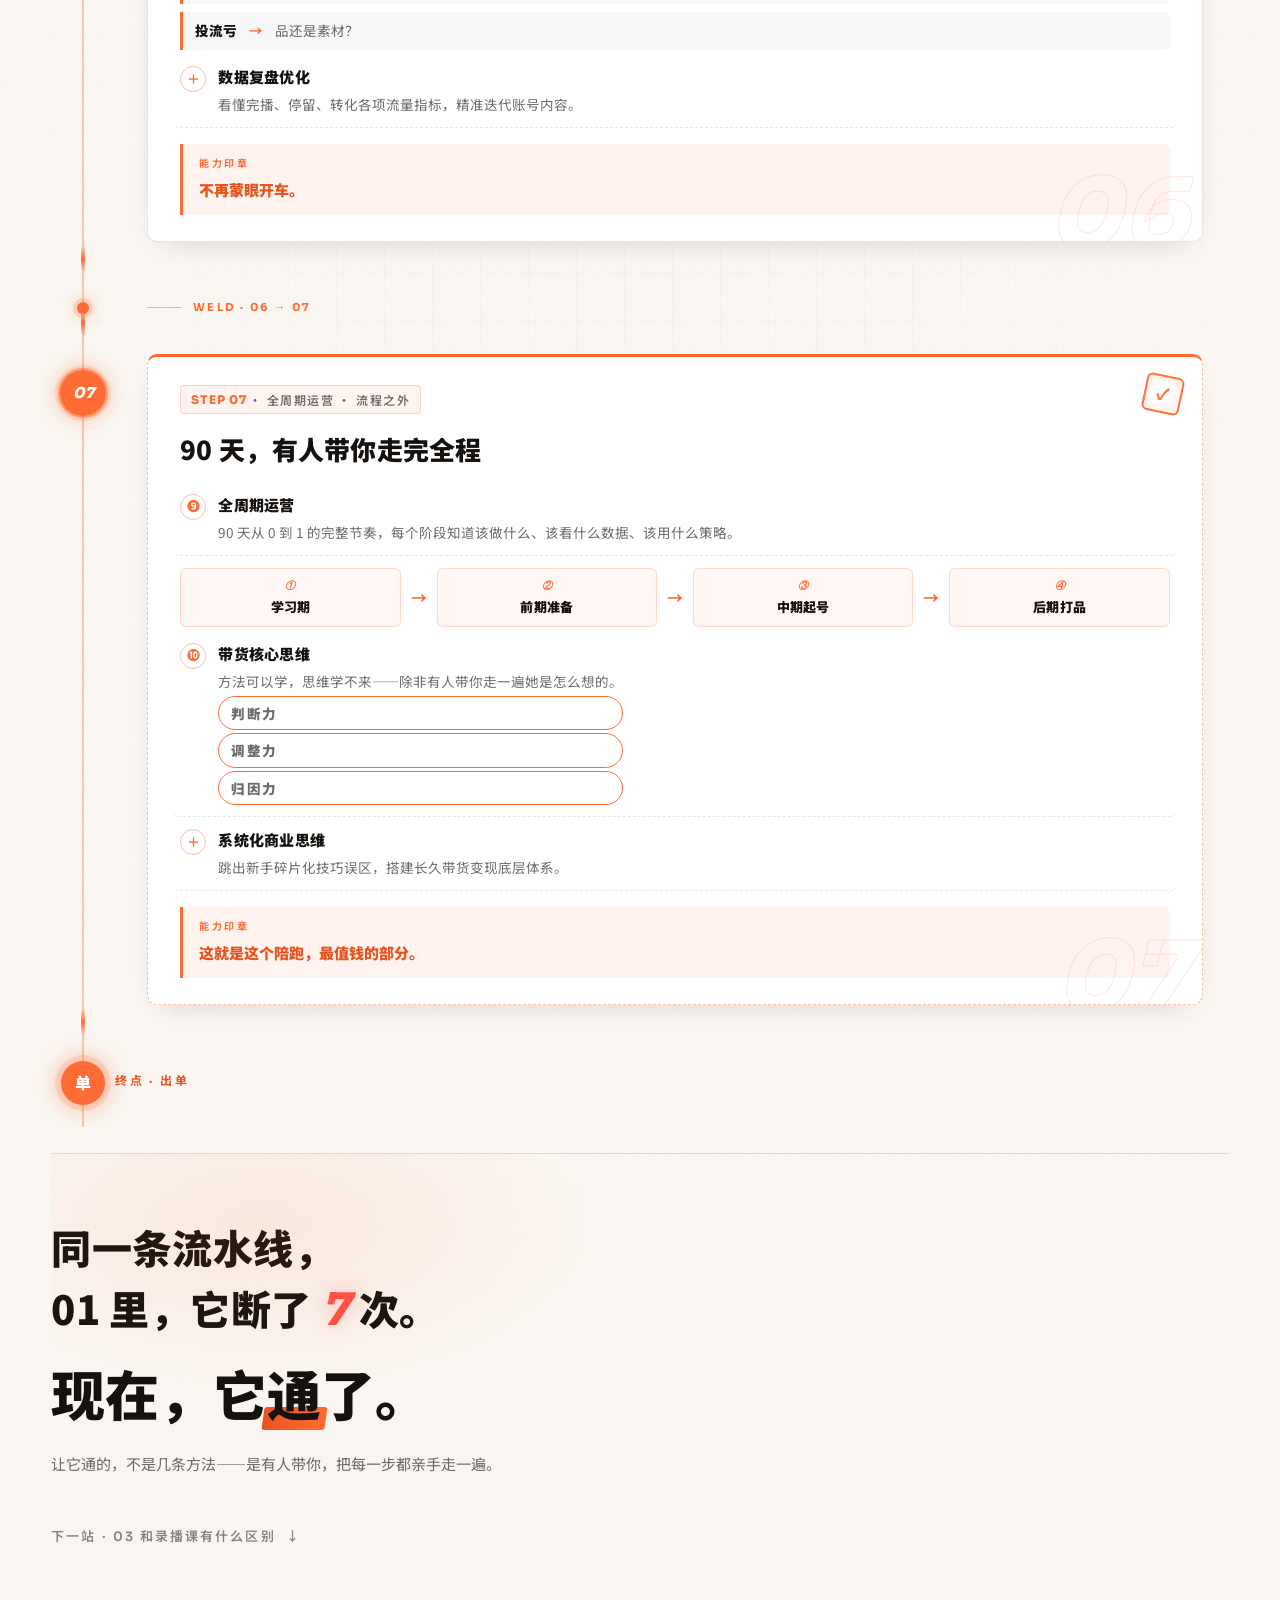
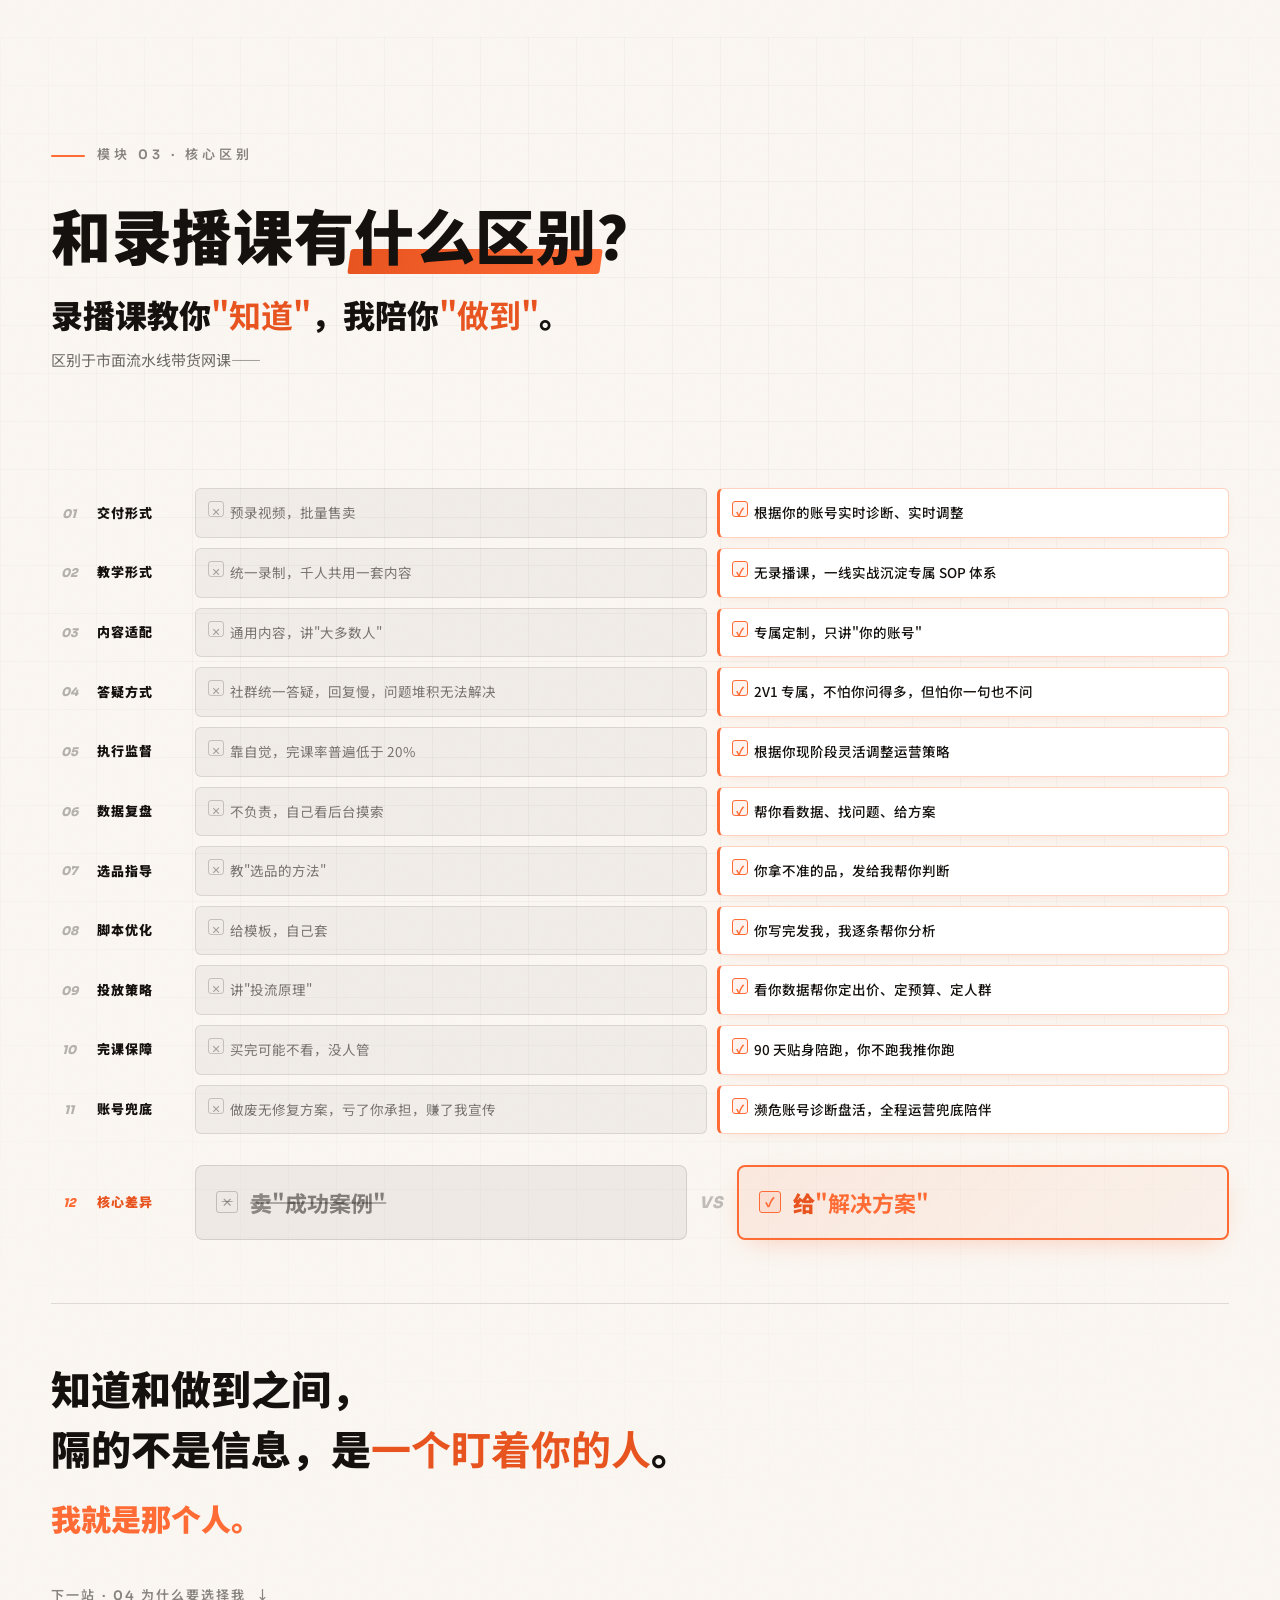
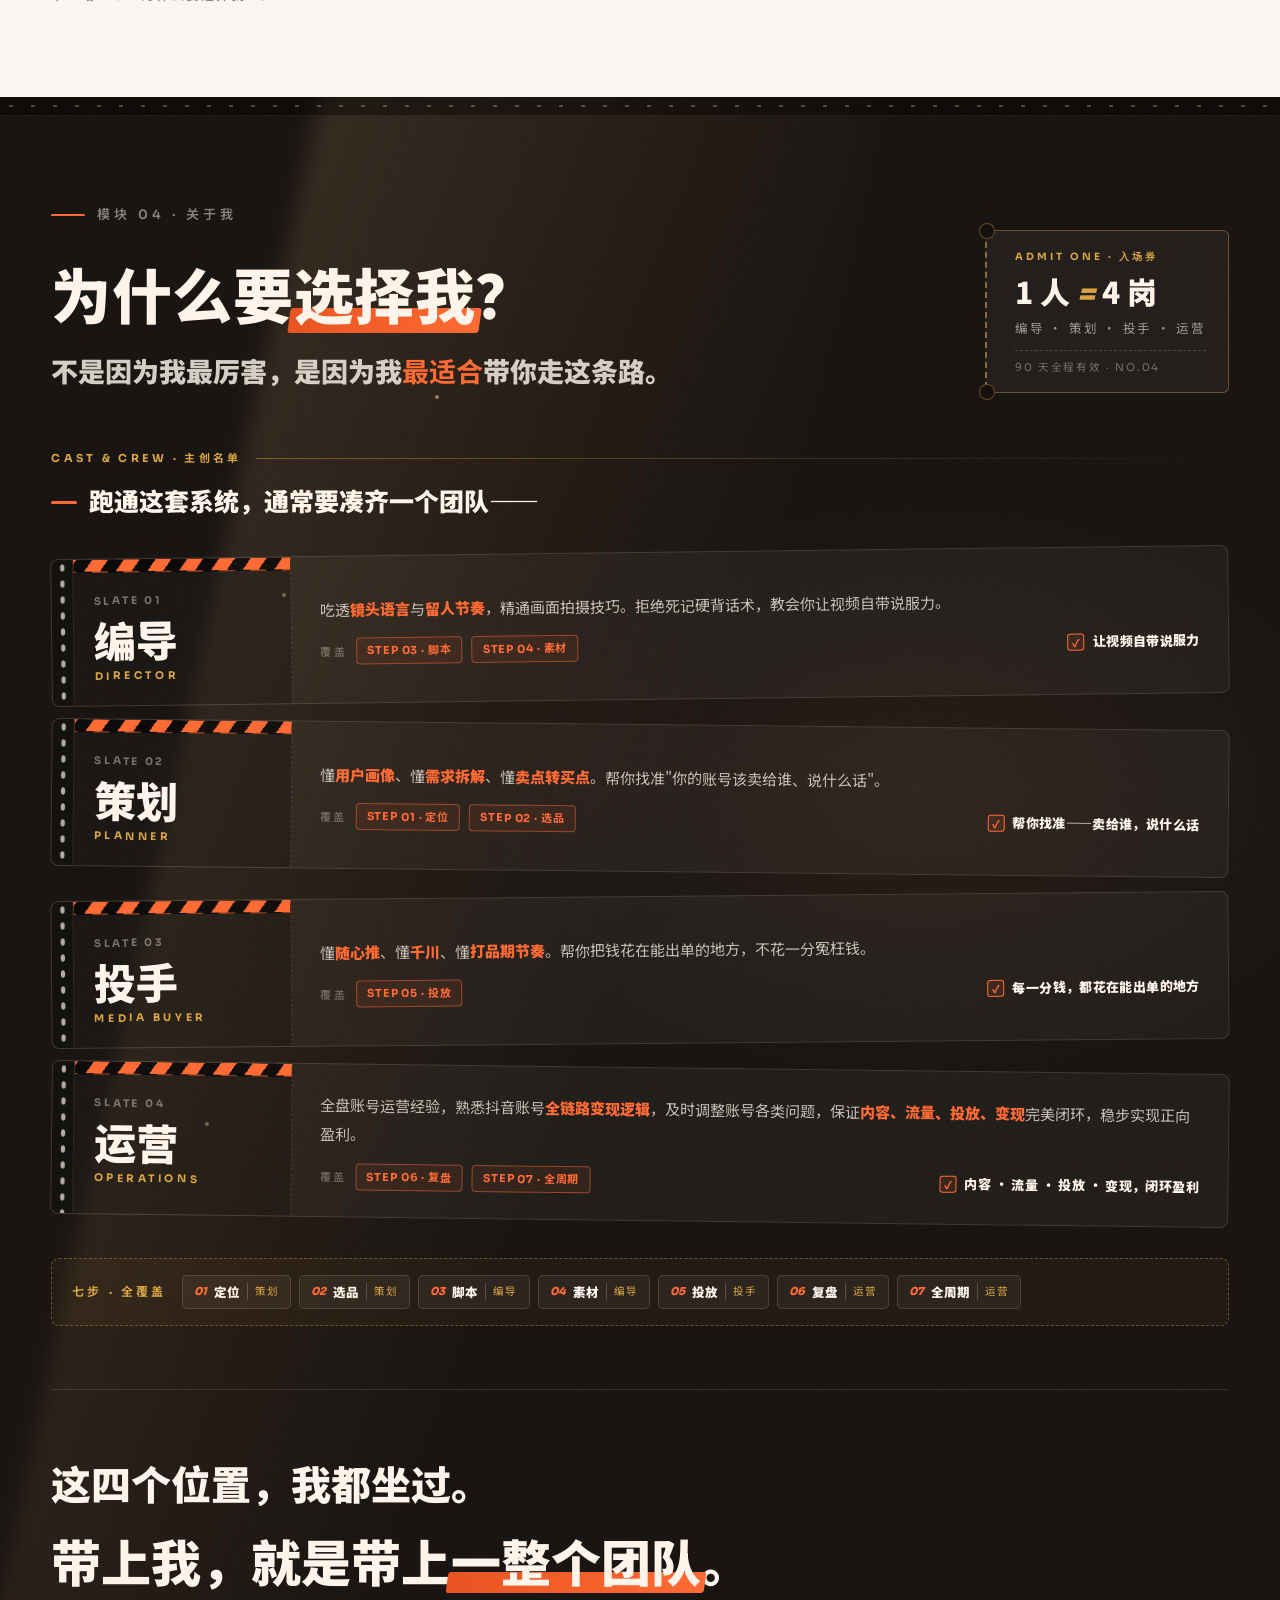
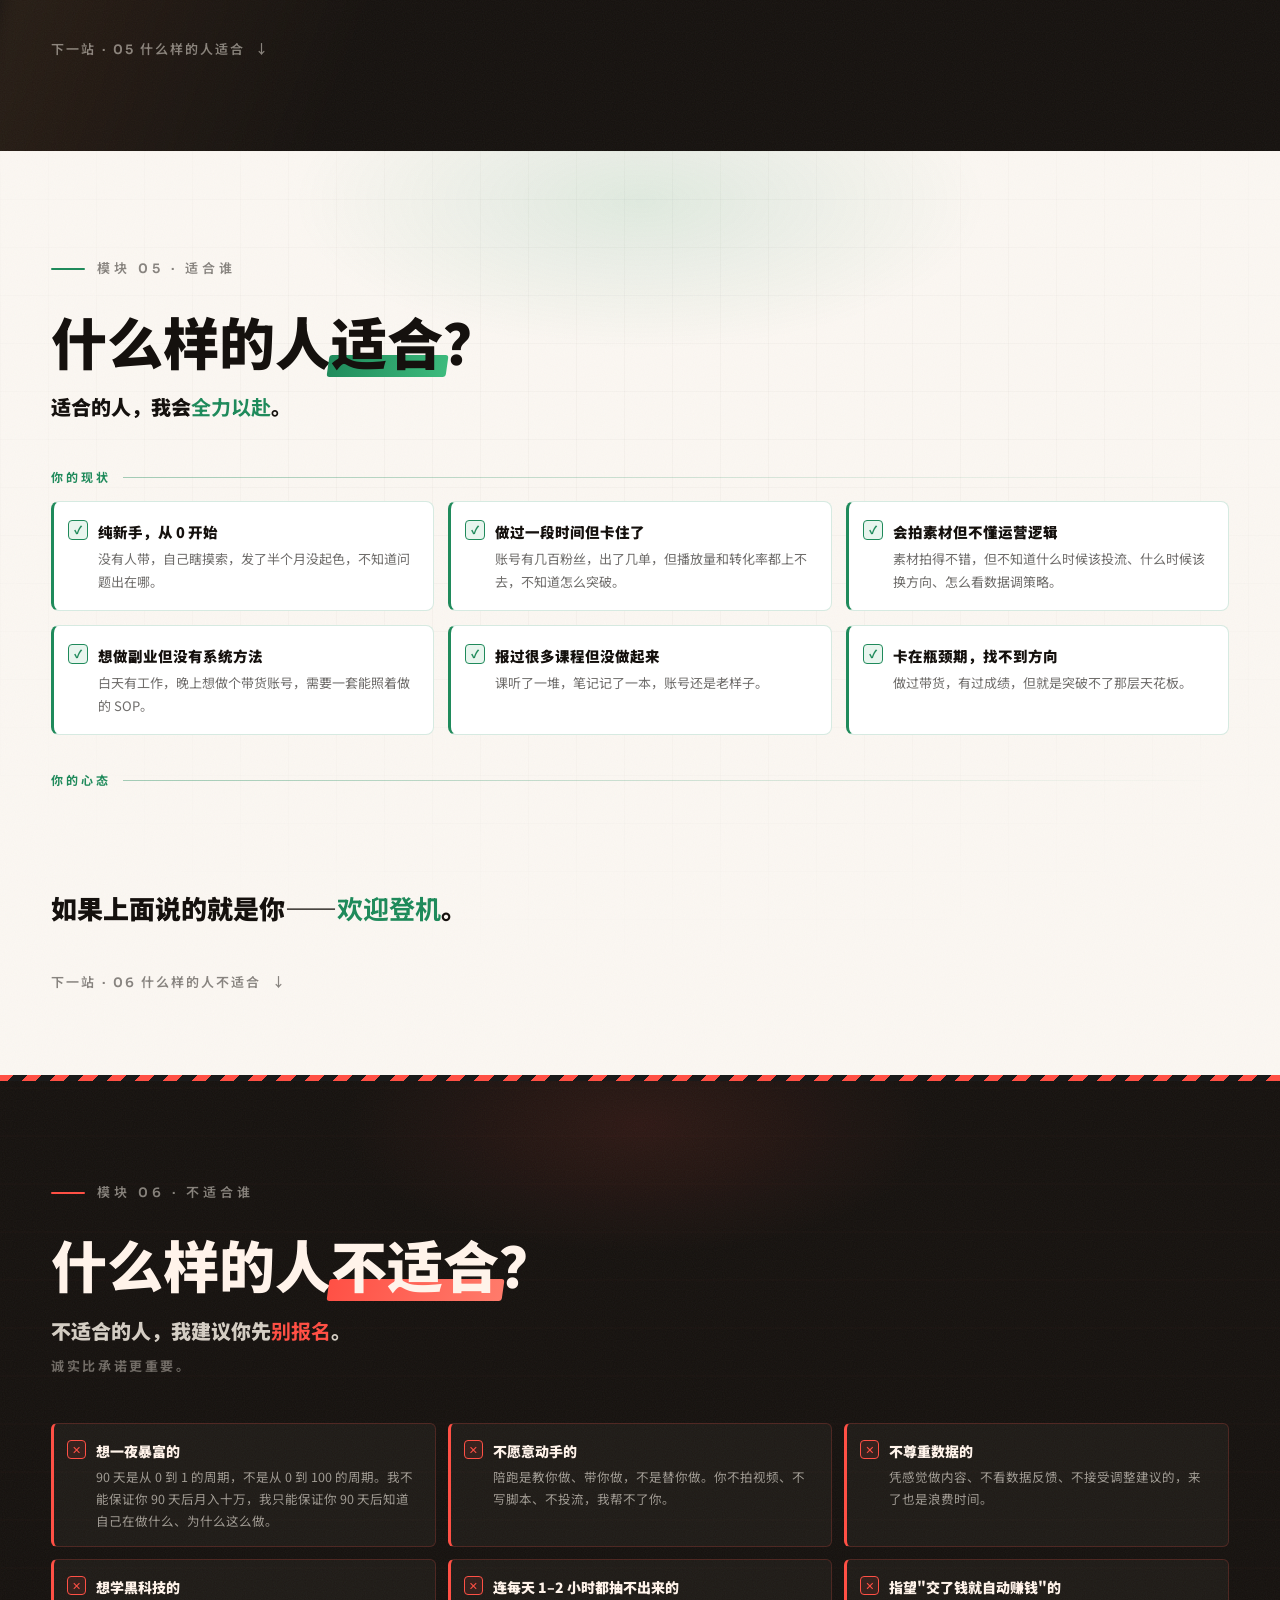
==== commit 051c00a2: "更新所有内容" ====
--- a/index.html
+++ b/index.html
@@ -1,6 +1,7 @@
 <!DOCTYPE html>
 <html lang="zh-CN">
 <head>
+  <link rel="canonical" href="https://www.fljytrain.cn/" />
   <meta name="bytedance-verification-code" content="dHmdlxs4tfPzZgdVgK3D" />
   <meta name="msvalidate.01" content="B22CA4D837A7EFBE70AE7896F3863DC6" />
   <meta charset="UTF-8" />
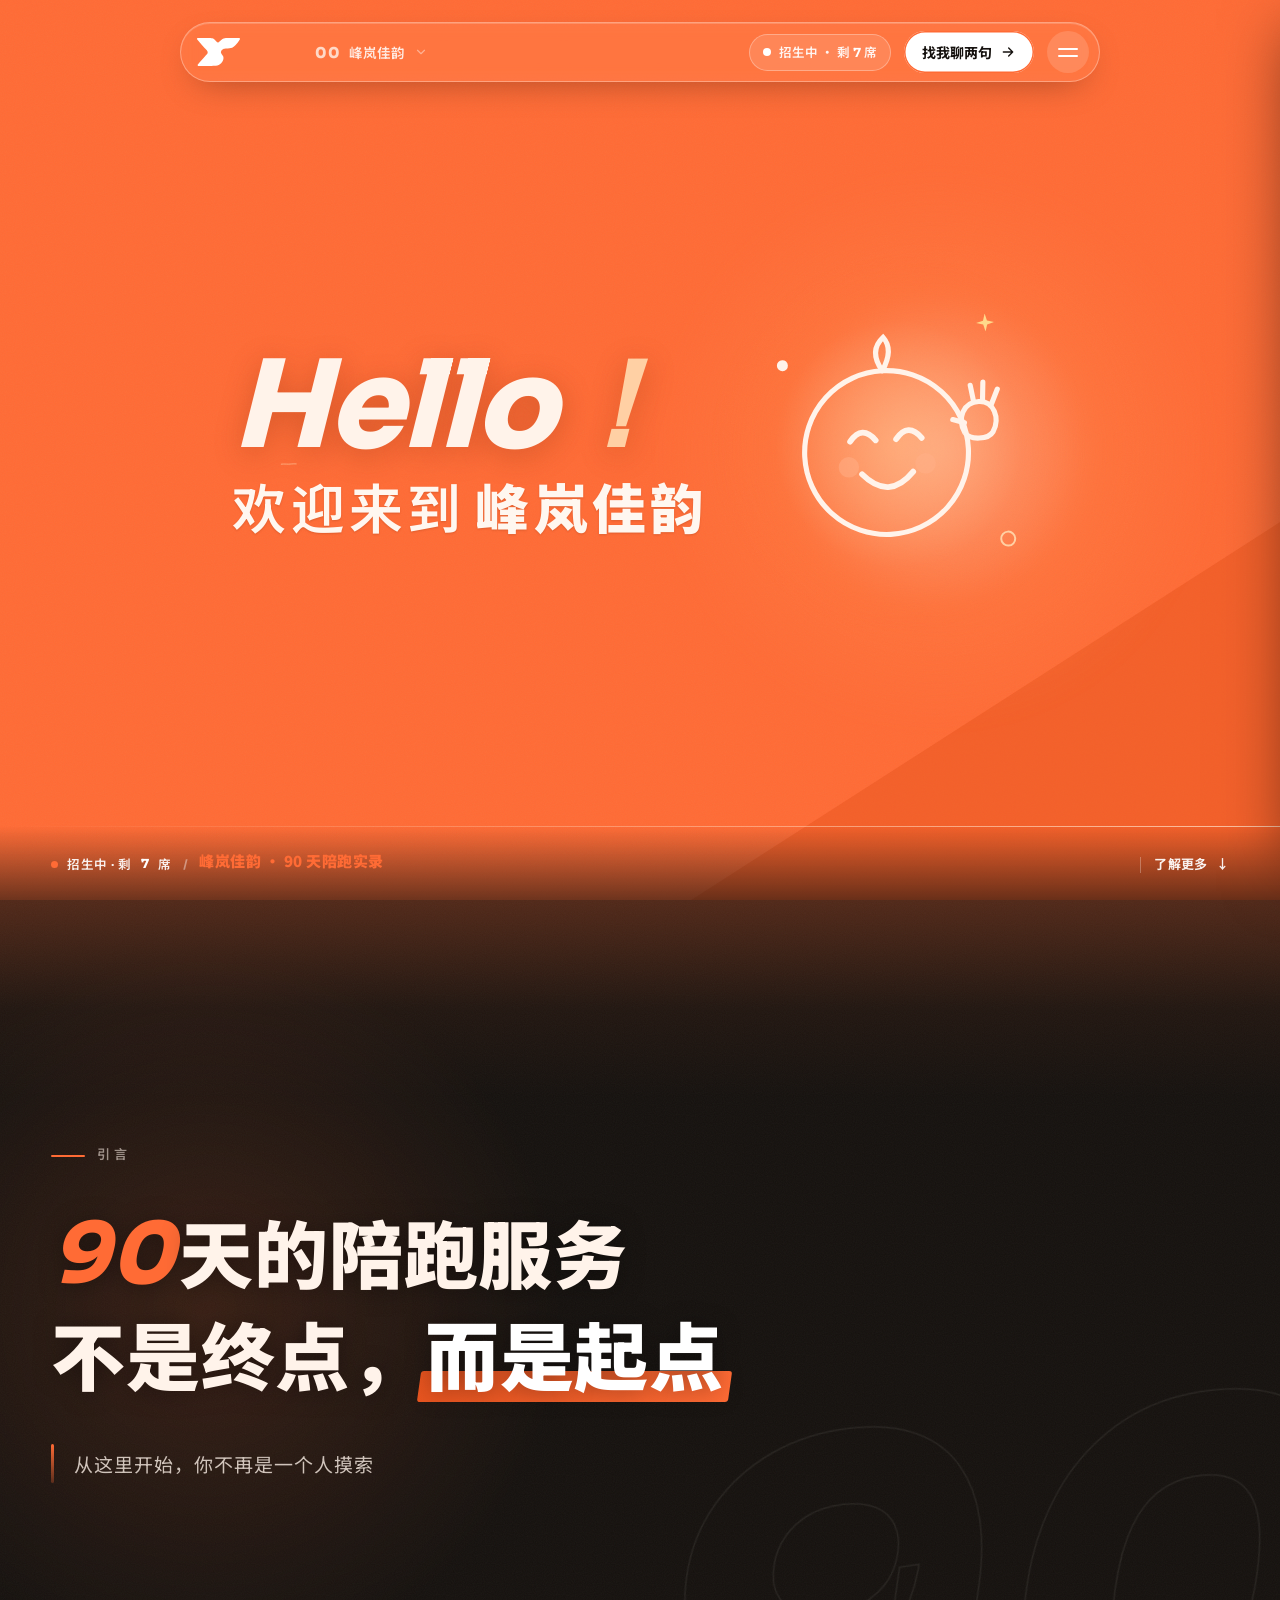
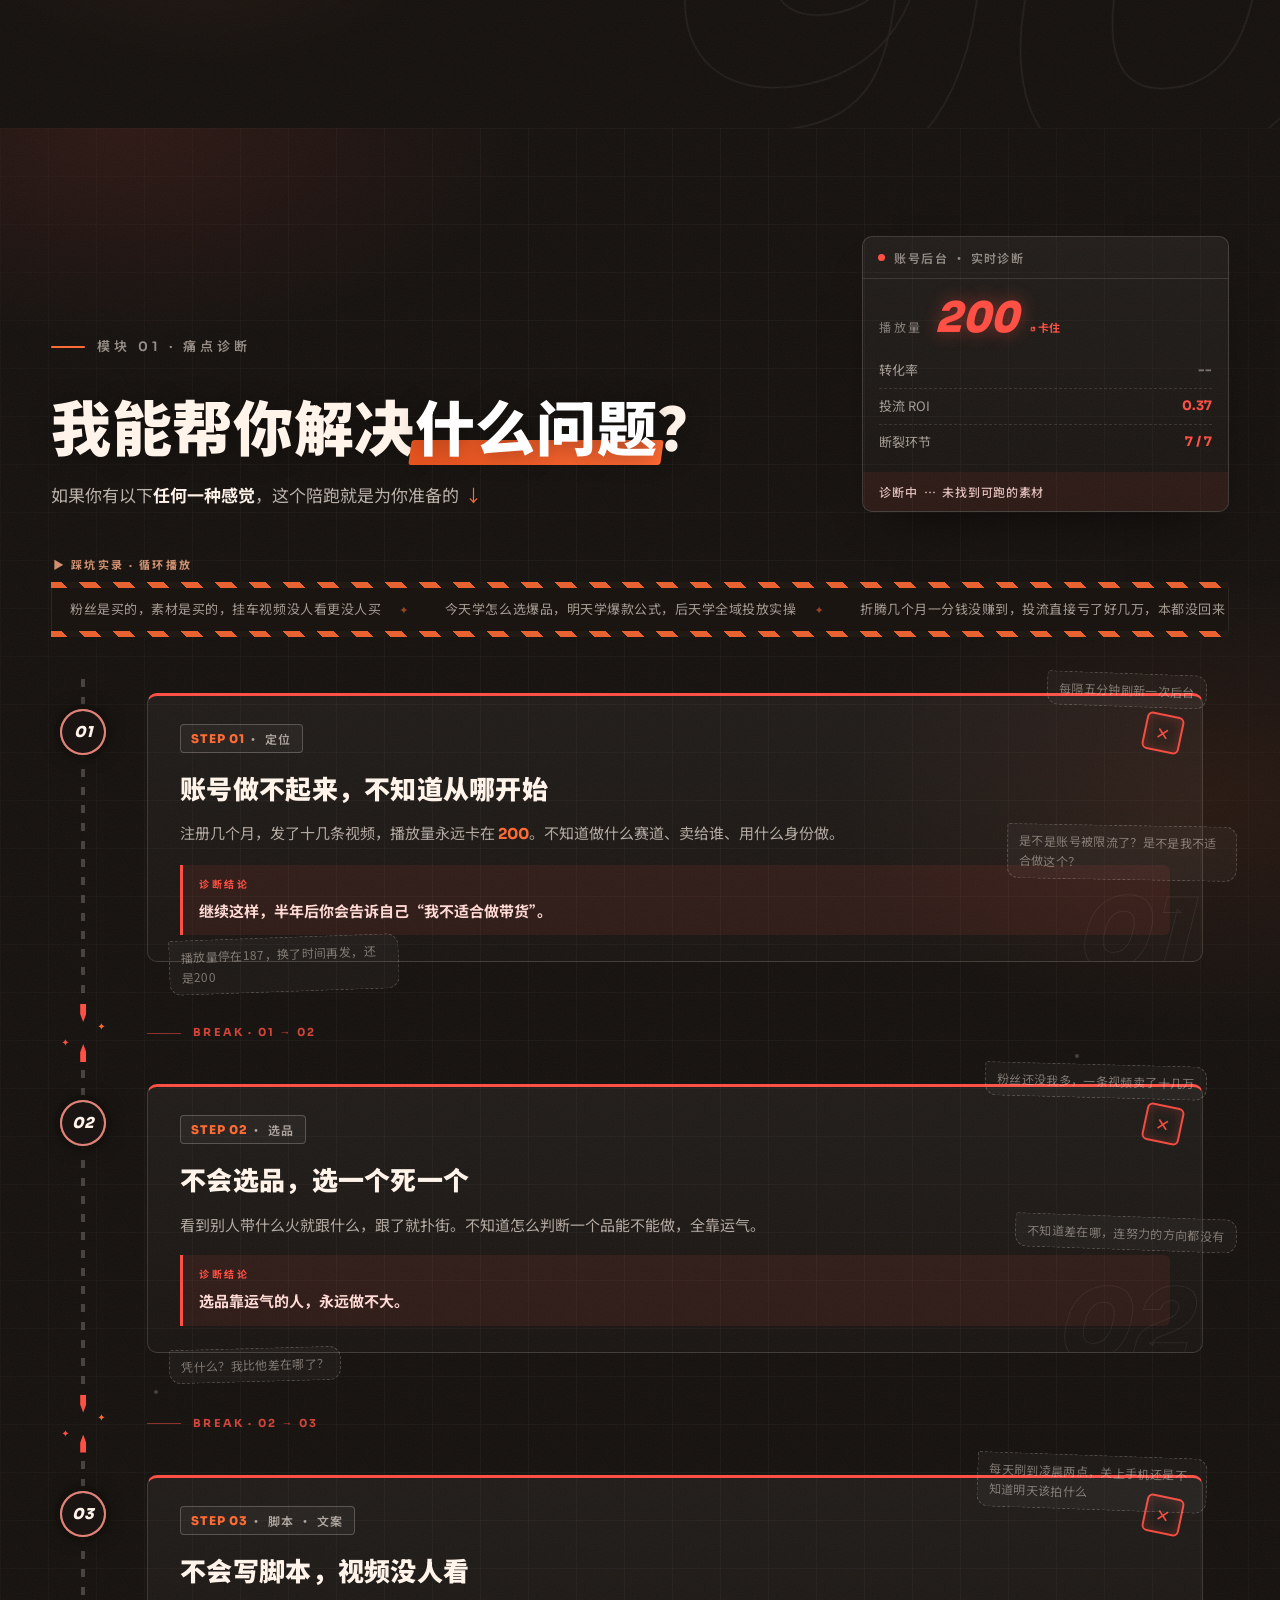
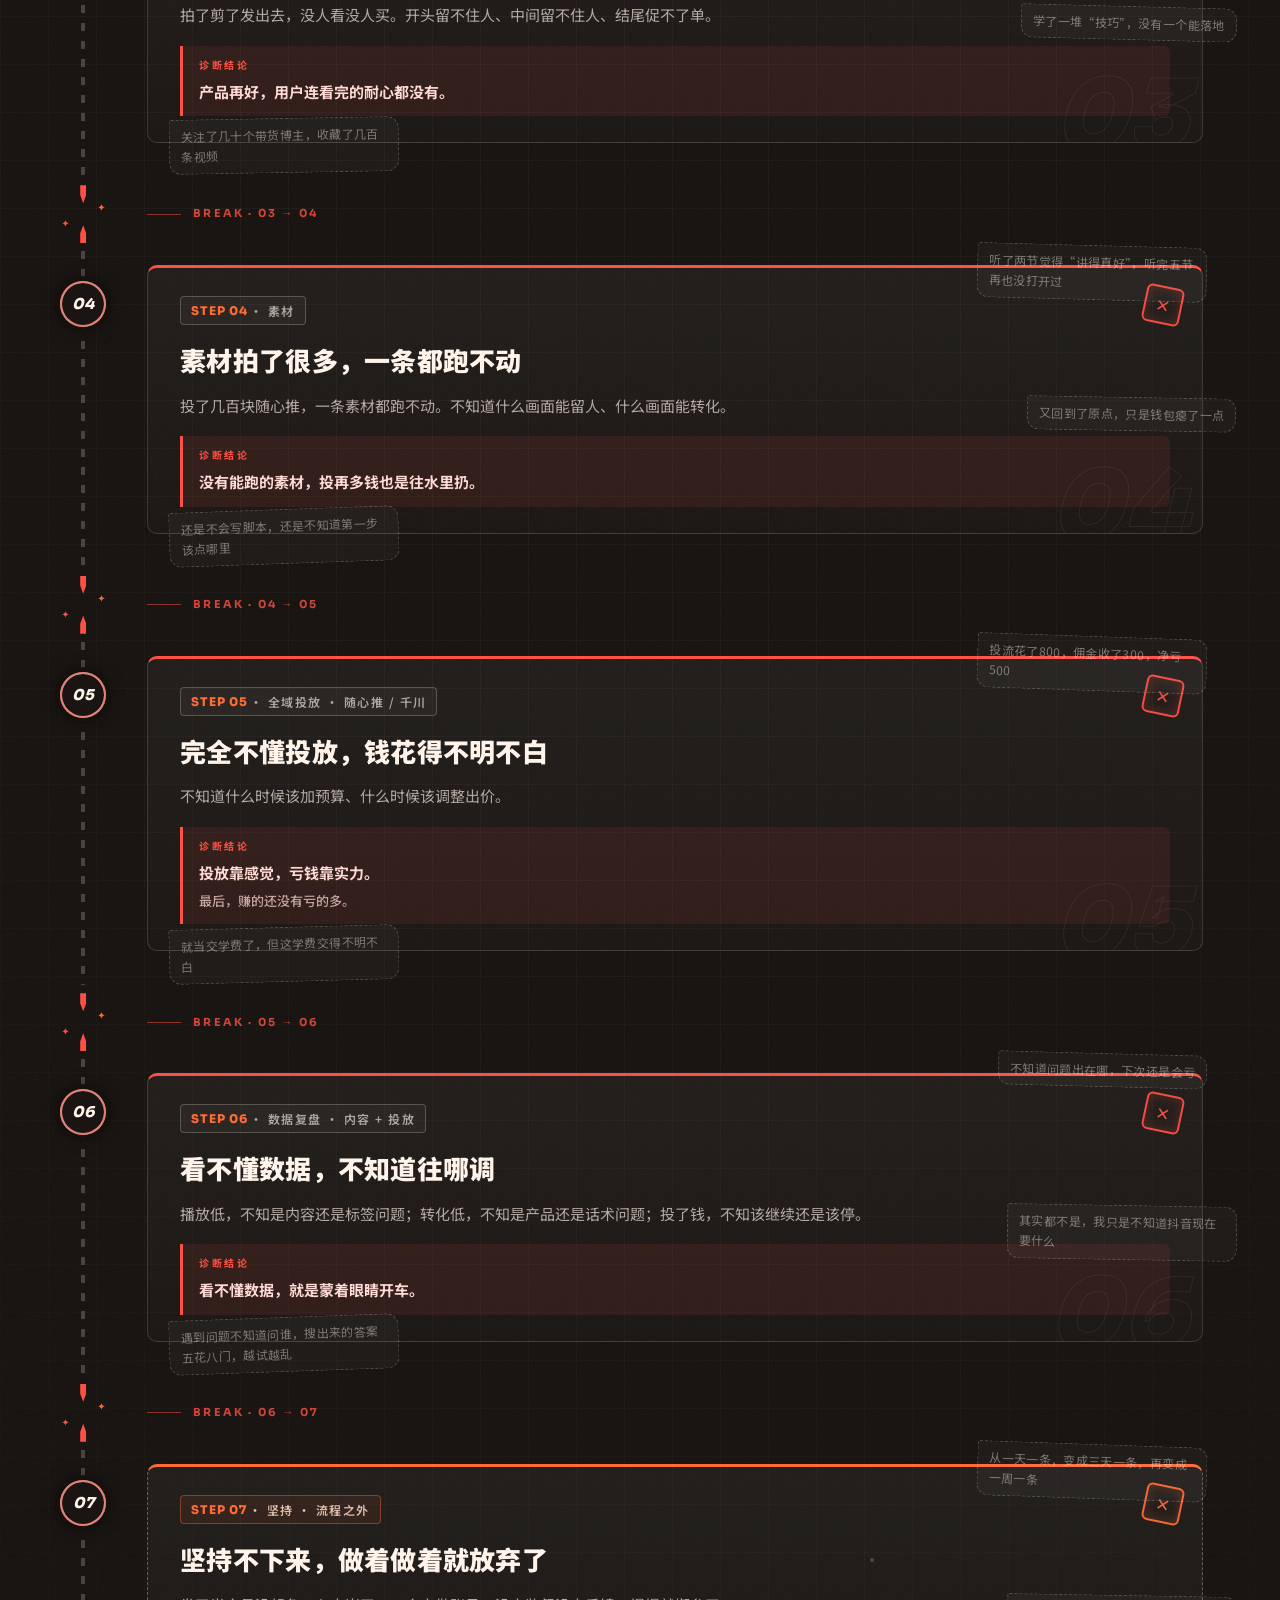
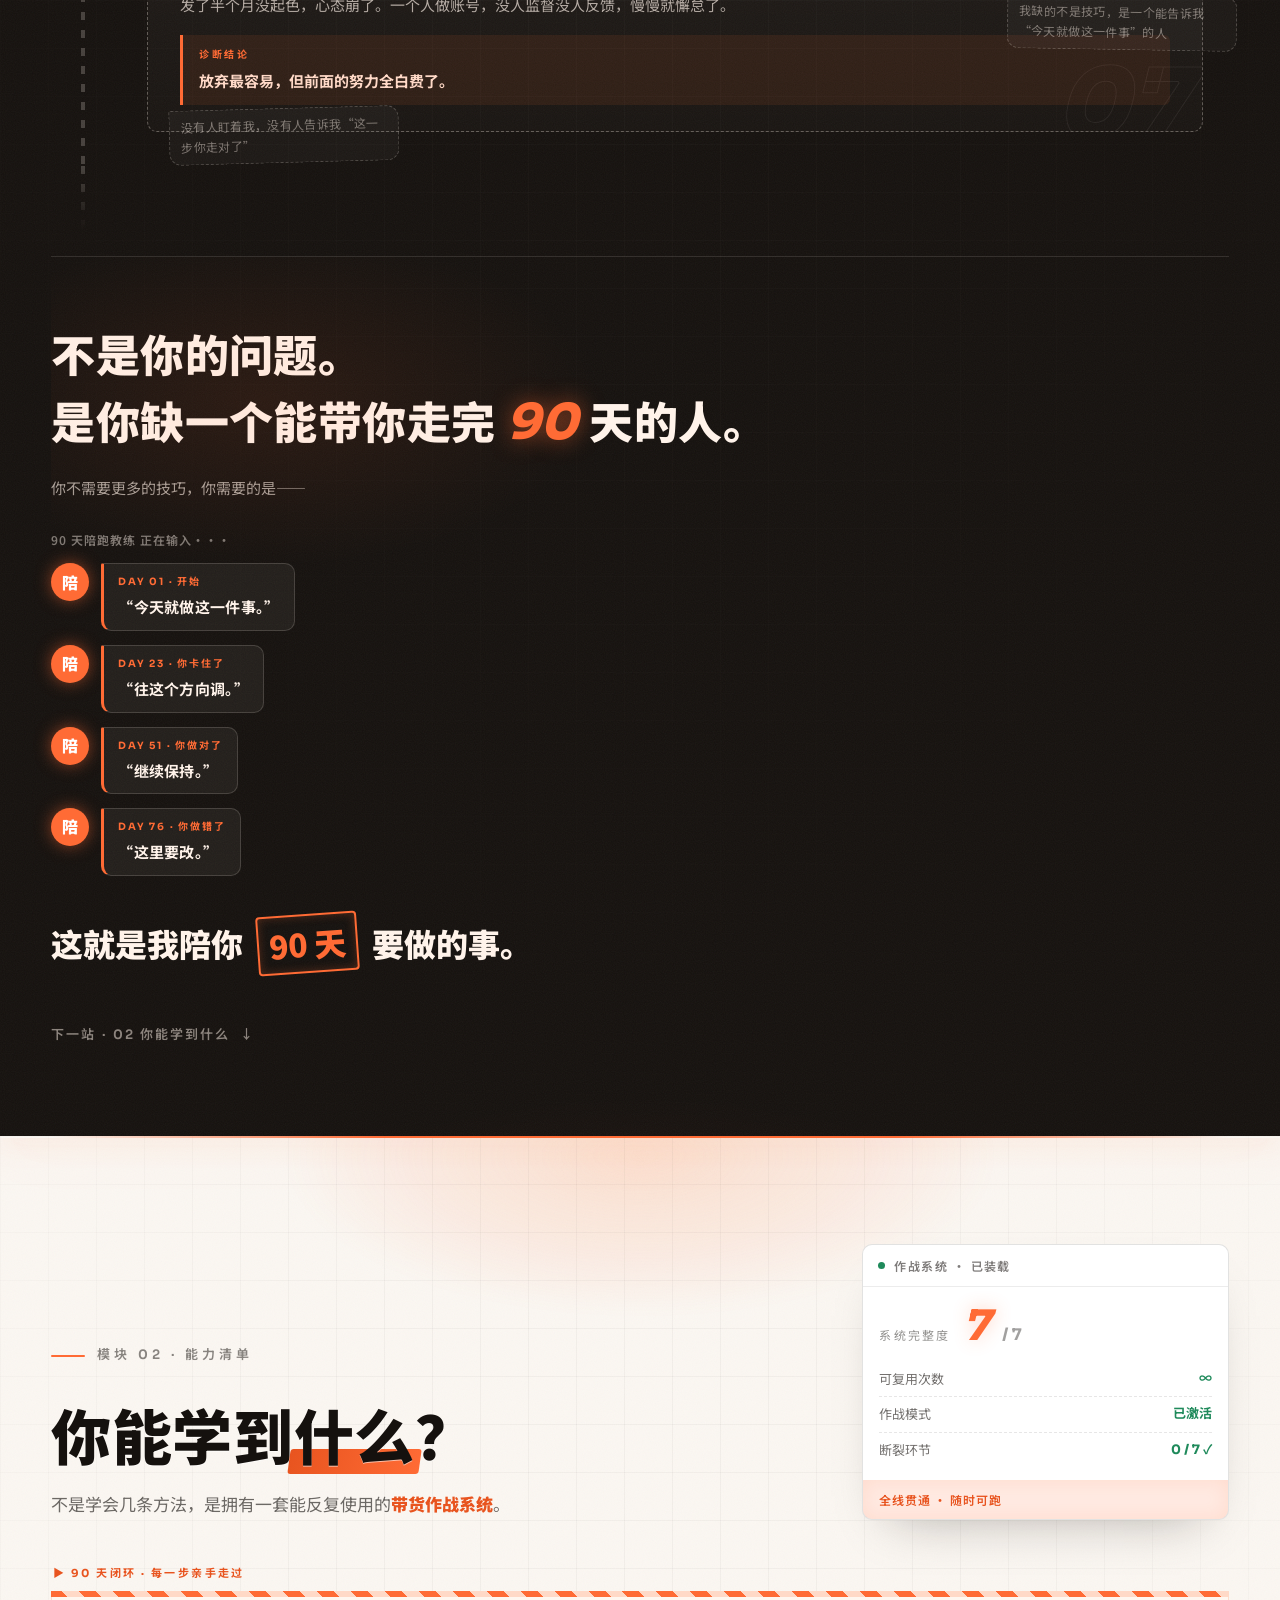
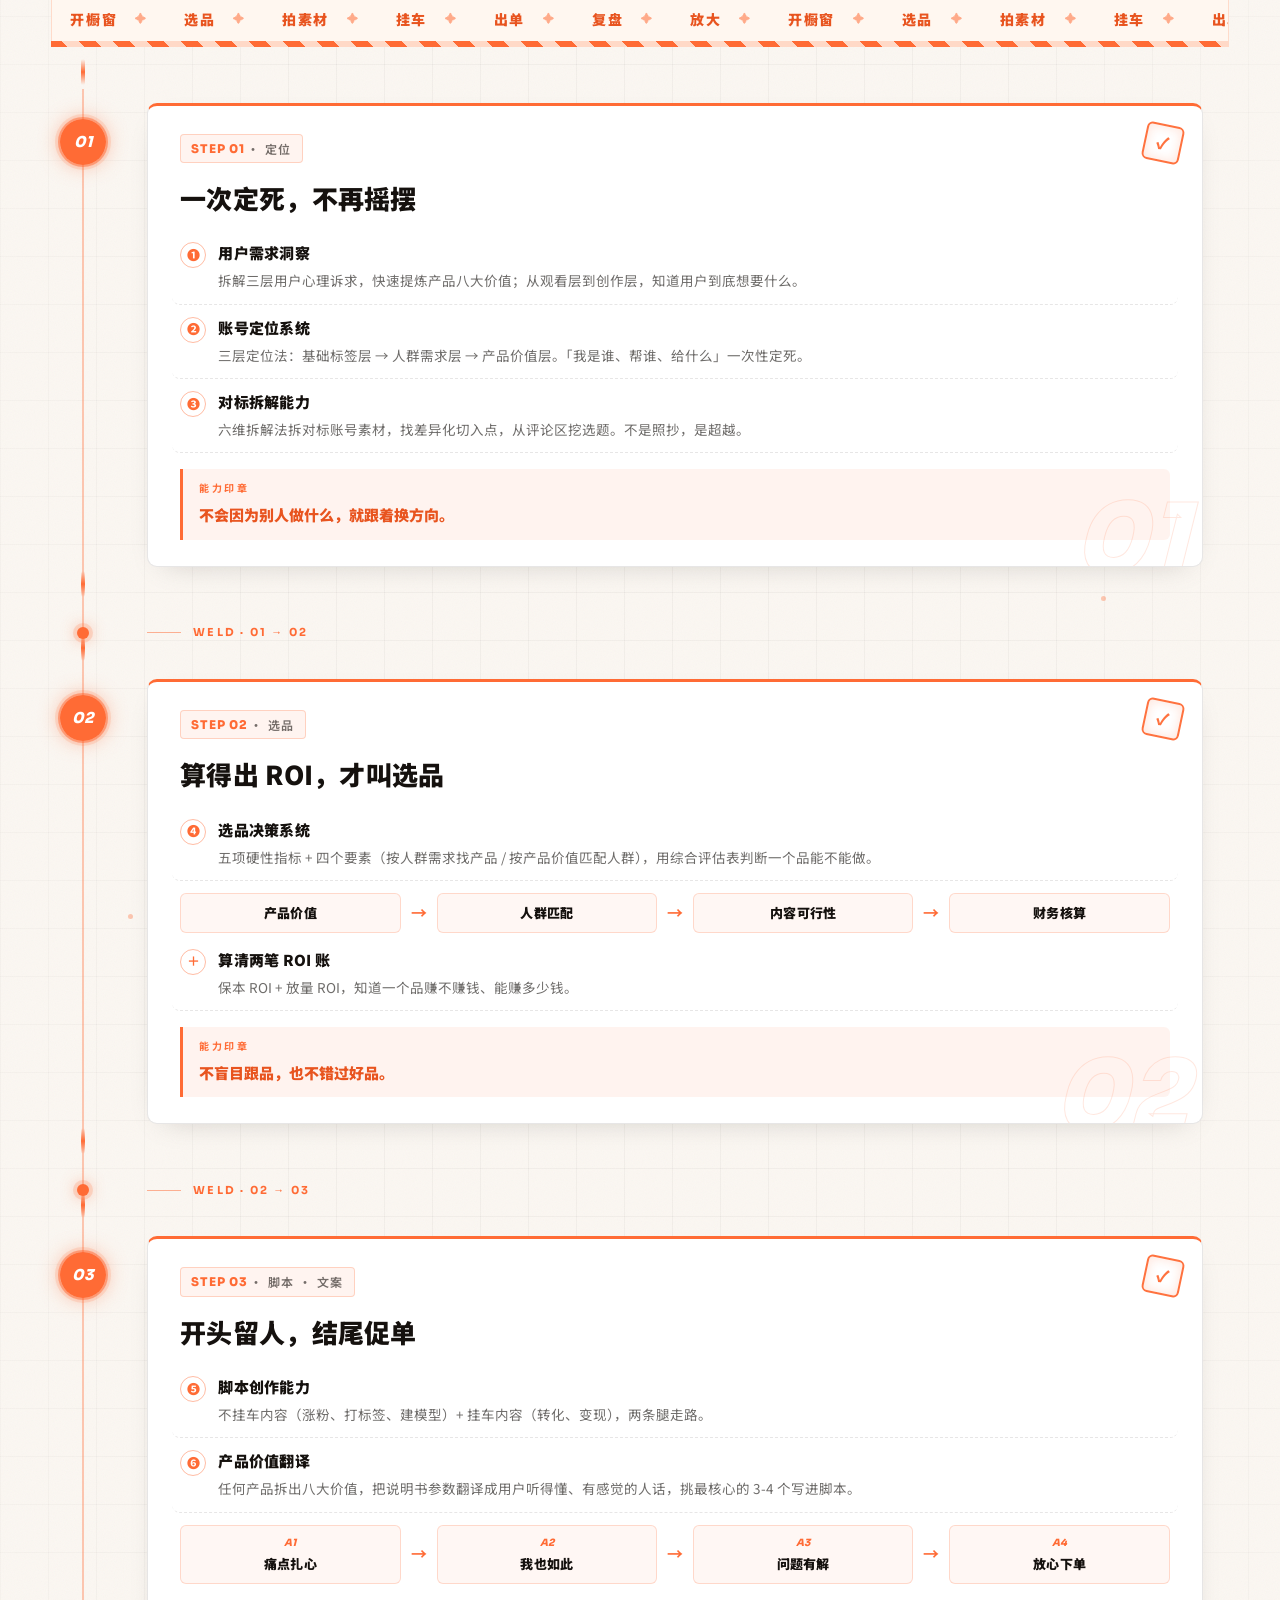
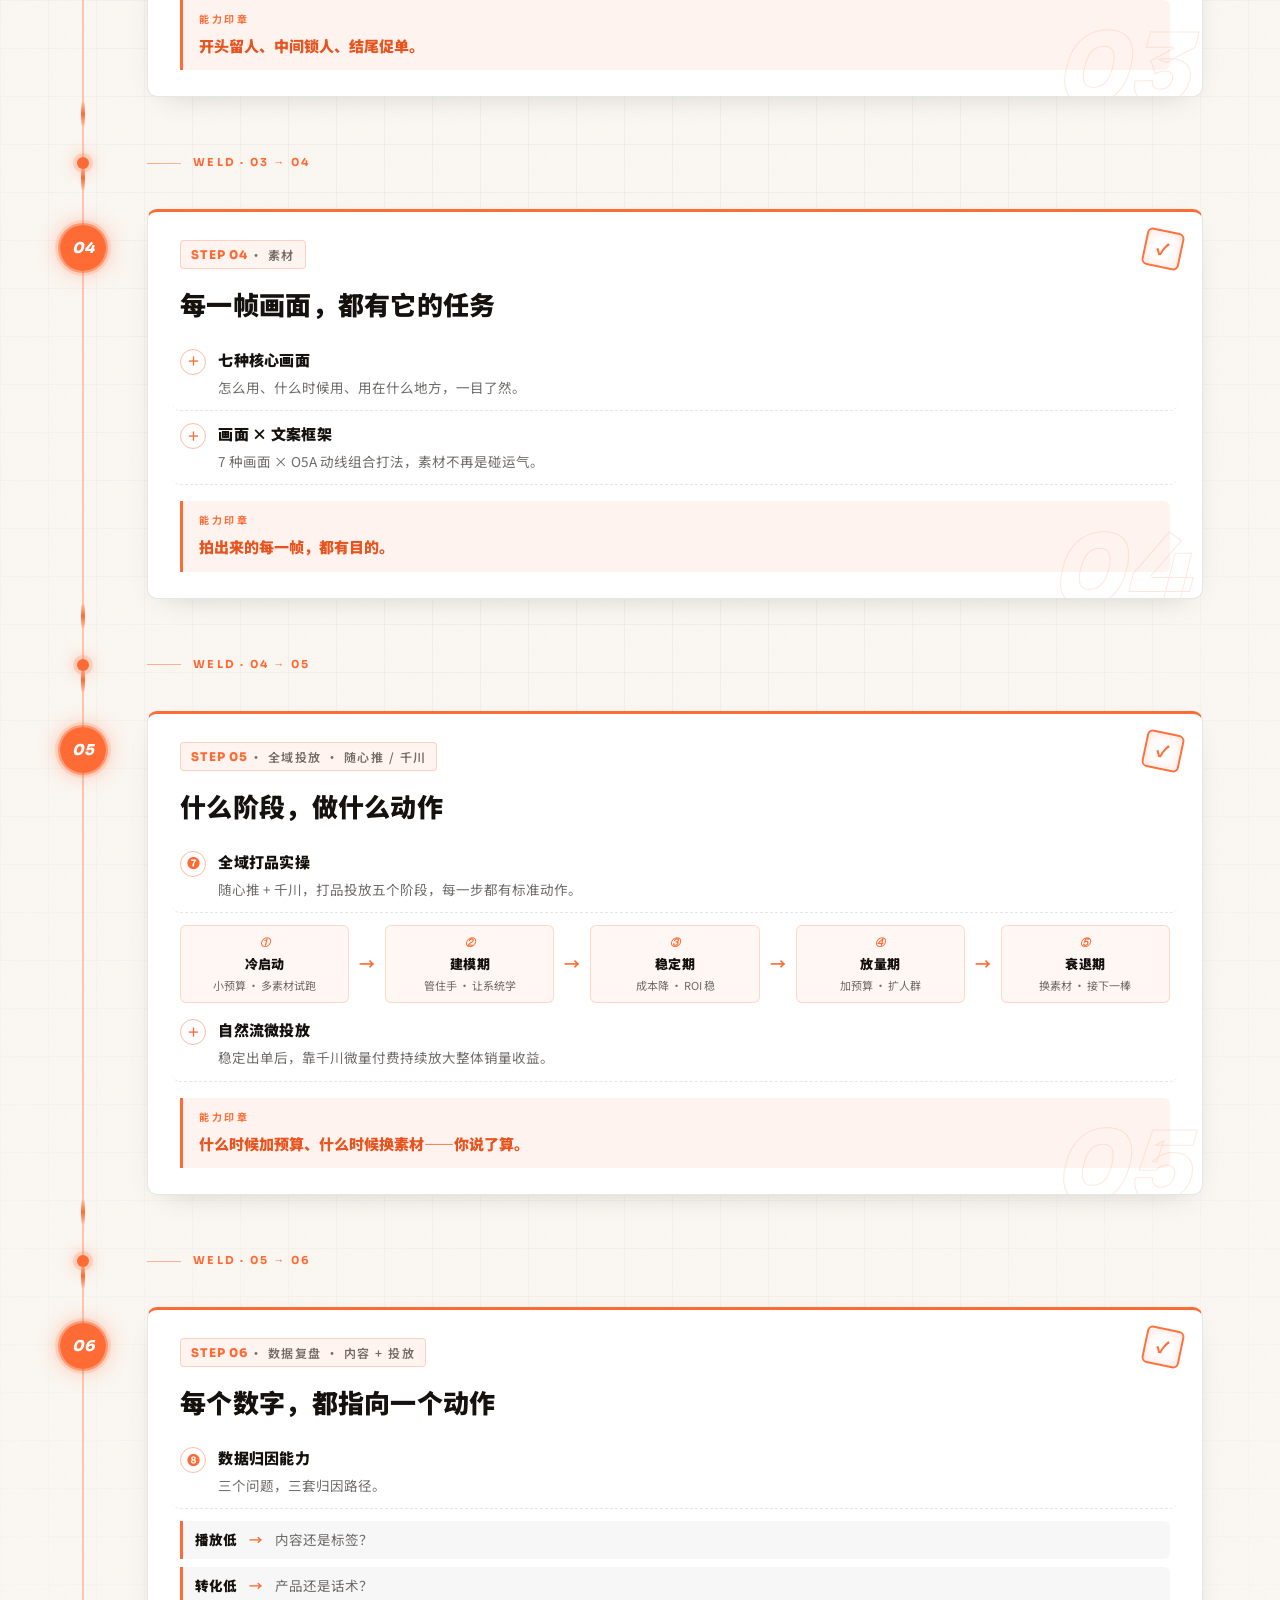
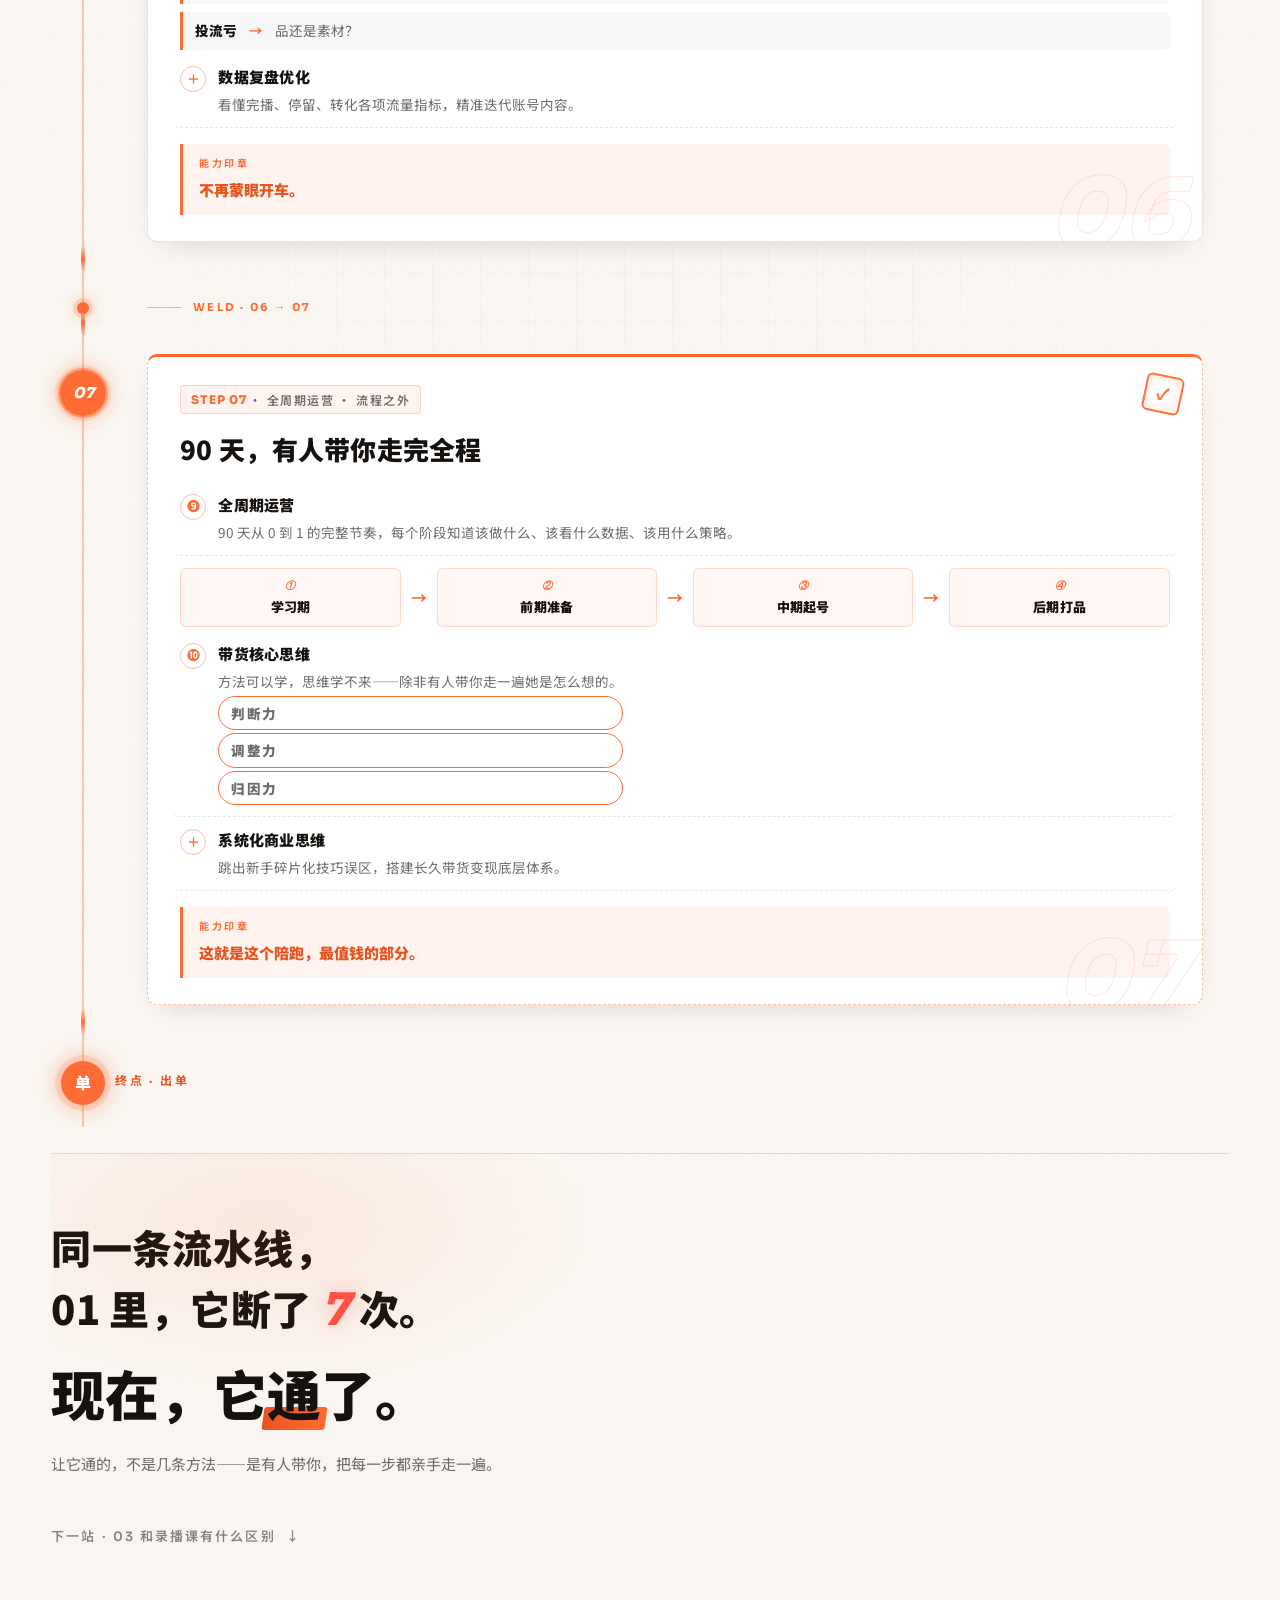
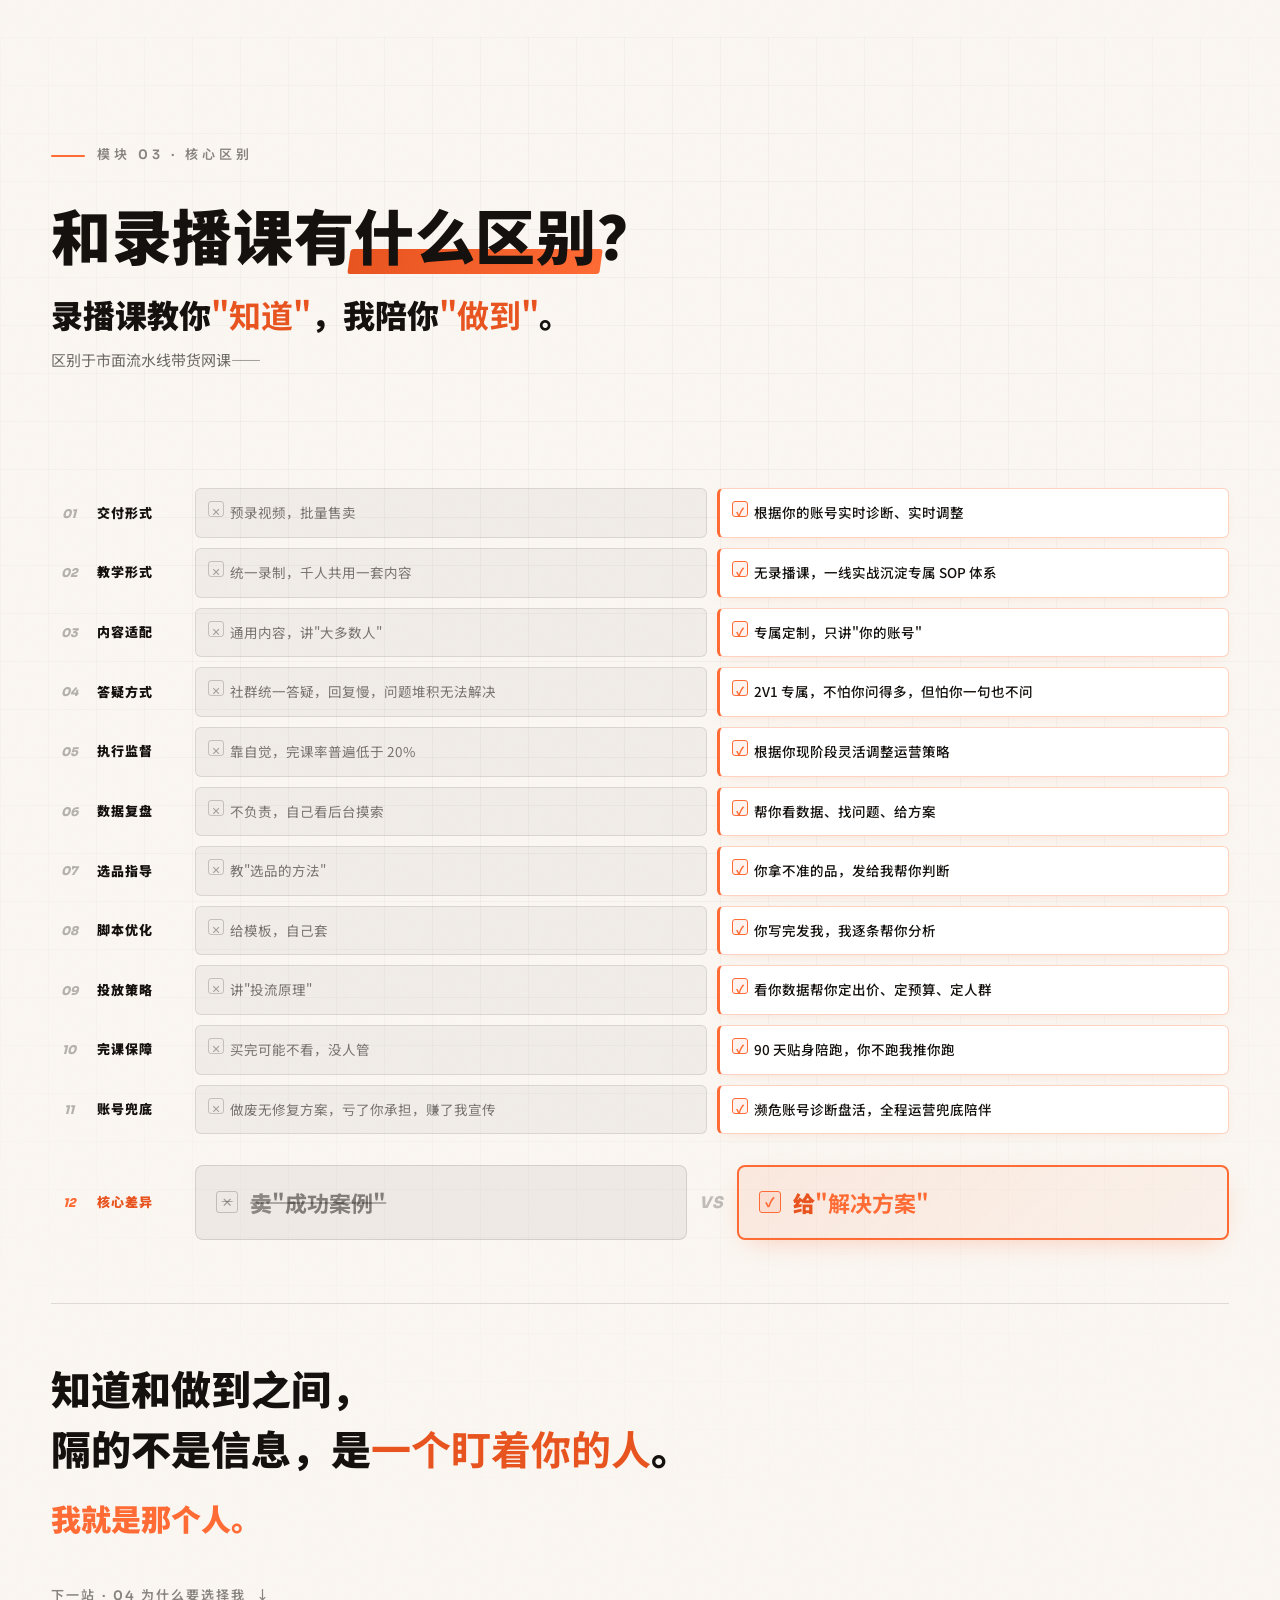
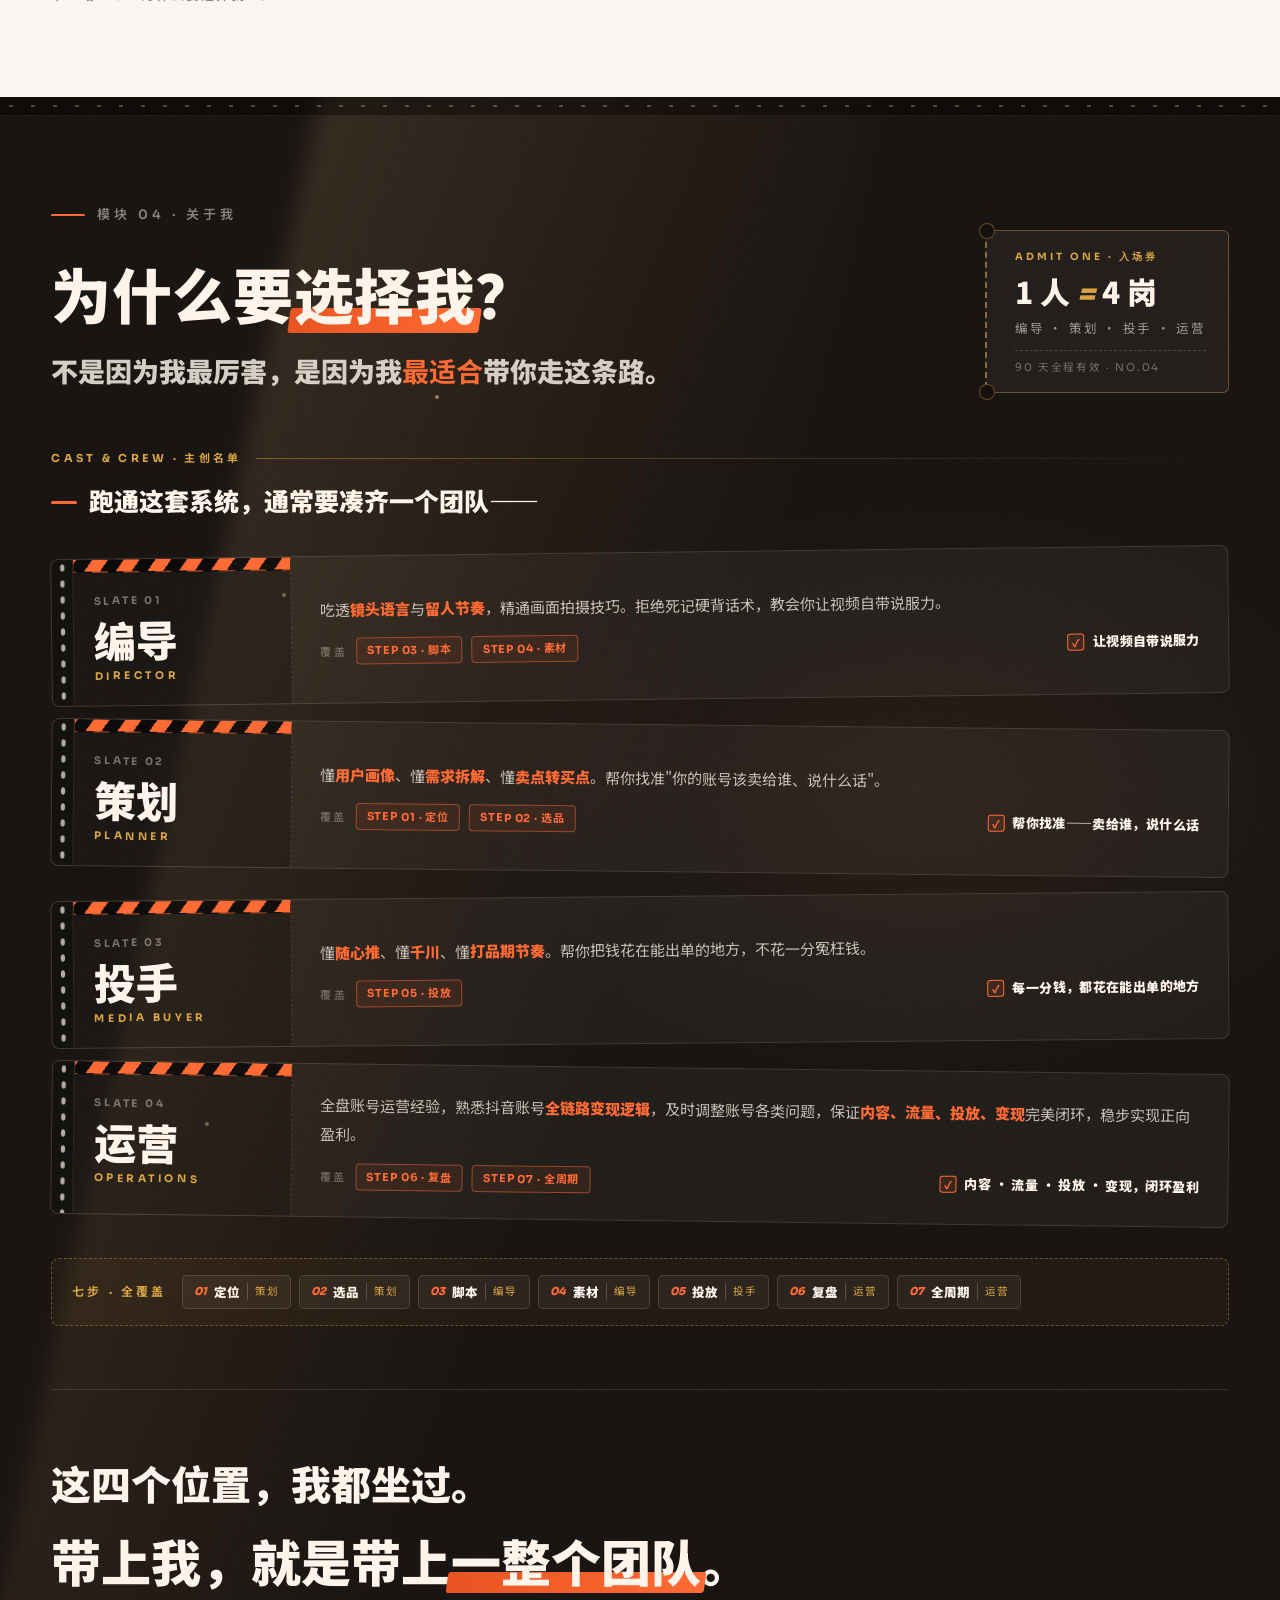
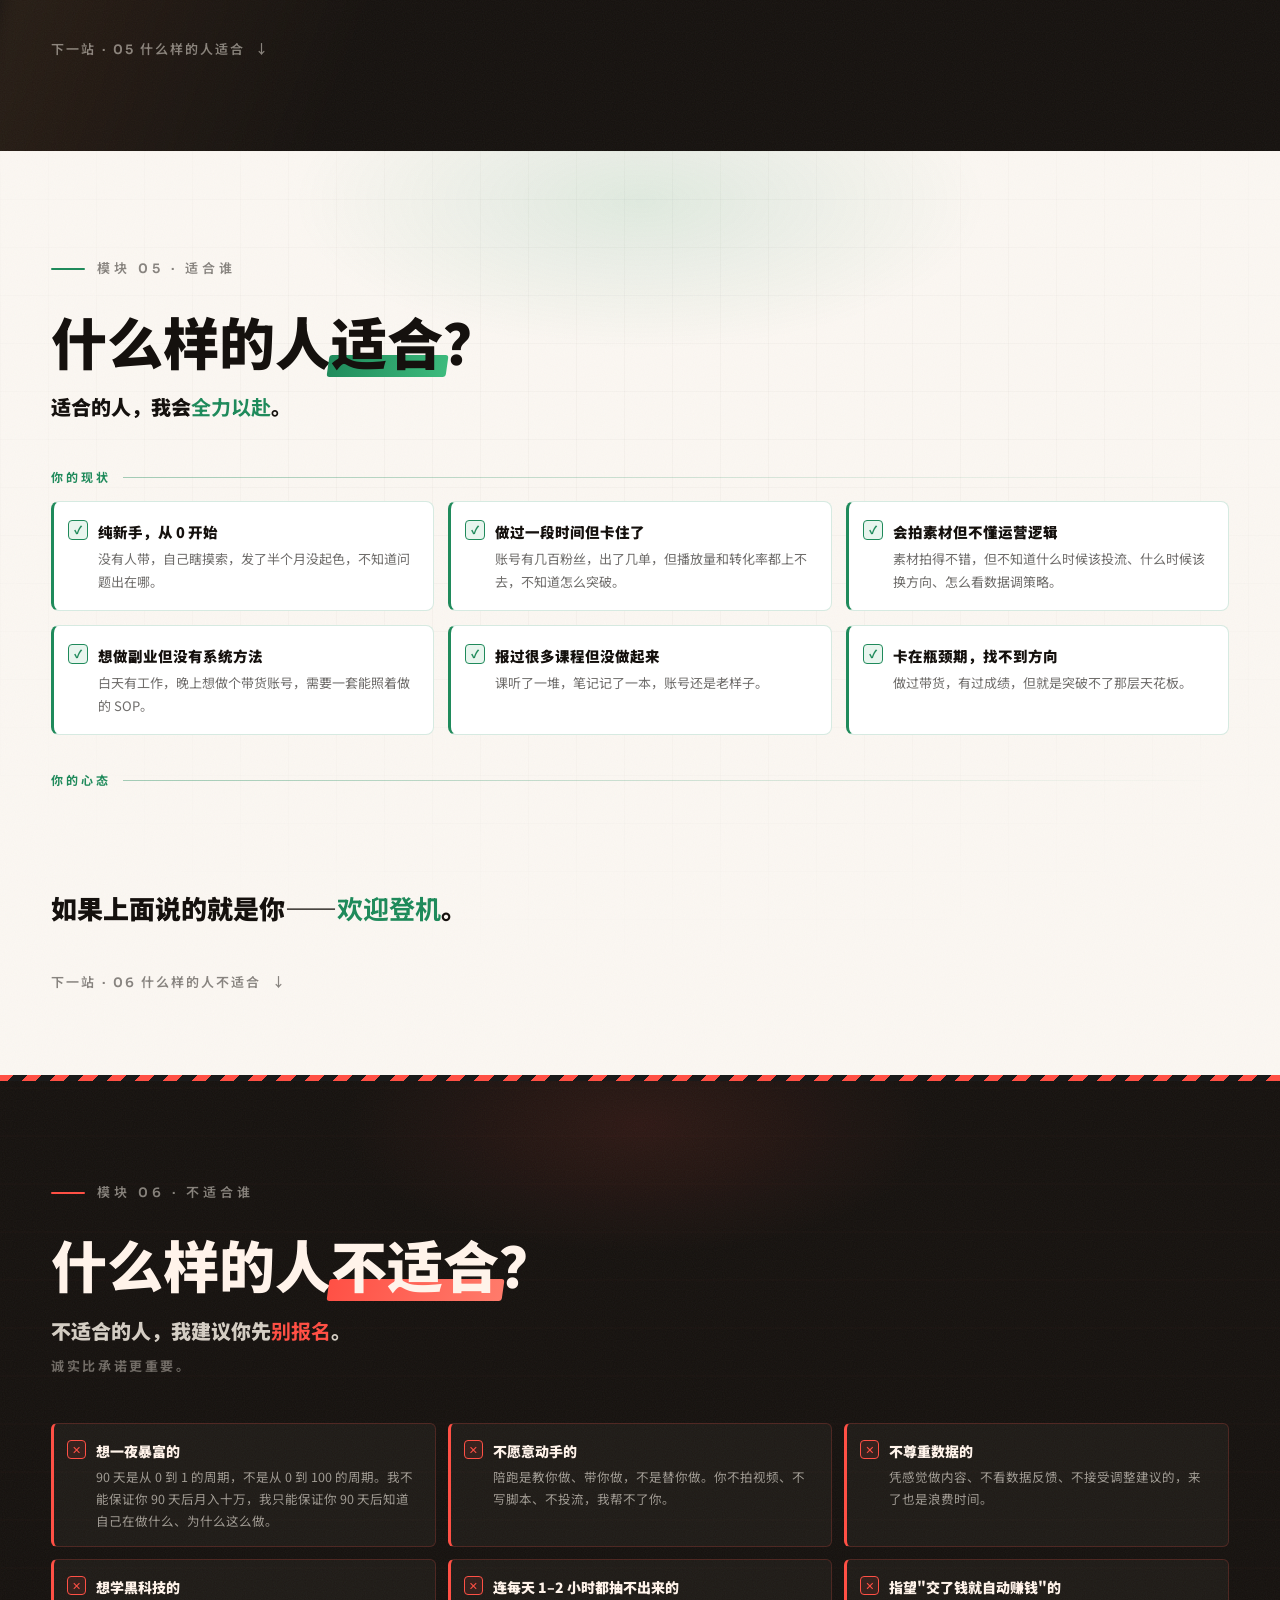
==== commit ee09aebf: "更新所有内容" ====
--- a/index.html
+++ b/index.html
@@ -1,10 +1,27 @@
 <!DOCTYPE html>
 <html lang="zh-CN">
 <head>
+  <meta charset="UTF-8" />
+  <link rel="icon" type="image/x-icon" href="favicon.ico" />
+
+  <script>
+(function(){
+var el = document.createElement("script");
+el.src = "https://lf1-cdn-tos.bytegoofy.com/goofy/ttzz/push.js?caa2ae6c626daacee411cb8e3957a26a3ac97c10958d70d20d7df3fed50c33dfbc434964556b7d7129e9b750ed197d397efd7b0c6c715c1701396e1af40cec962b8d7c8c6655c9b00211740aa8a98e2e";
+el.id = "ttzz";
+var s = document.getElementsByTagName("script")[0];
+s.parentNode.insertBefore(el, s);
+})(window)
+</script>
+
+<meta property="bytedance:published_time" content="2026-07-01T10:00:00+08:00" />
+<meta property="bytedance:lrDate_time" content="2026-07-28T16:00:00+08:00" />
+<meta property="bytedance:updated_time" content="2026-07-28T16:00:00+08:00" />
+
   <link rel="canonical" href="https://www.fljytrain.cn/" />
   <meta name="bytedance-verification-code" content="dHmdlxs4tfPzZgdVgK3D" />
   <meta name="msvalidate.01" content="B22CA4D837A7EFBE70AE7896F3863DC6" />
-  <meta charset="UTF-8" />
+
   <!-- viewport-fit=cover：配合 iOS 刘海/圆角安全区 env(safe-area-inset-*) -->
   <meta name="viewport" content="width=device-width, initial-scale=1.0, viewport-fit=cover" />
   <!-- ══ 标签页标题 + 搜索摘要 ══════════════════════════════════
@@ -52,13 +69,24 @@
   <meta name="twitter:image" content="https://fljytrain.cn/og-cover.png" />
   <meta name="twitter:image:alt" content="峰岚佳韵 · 90 天抖音短视频带货 2V1 陪跑" />
 
-  <link rel="canonical" href="https://fljytrain.cn/" />
 
   <!-- 字体：Sora(拉丁标题) + Noto Sans SC(中文/正文) -->
-  <link rel="preconnect" href="https://fonts.loli.net" />
-  <link rel="preconnect" href="https://fonts.gstatic.com" crossorigin />
   <link rel="preconnect" href="https://fonts.loli.net" crossorigin />
-  <link rel="stylesheet" href="https://fonts.loli.net/css2?family=Sora:wght@400;600;700;800&family=Noto+Sans+SC:wght@400;500;700;900&display=swap" media="print" onload="this.media='all'" />
+  <!-- ① 预热两种连接：CSS 走 no-cors，字体文件走 cors，缺一不可 -->
+<link rel="preconnect" href="https://fonts.loli.net" />
+<link rel="preconnect" href="https://fonts.loli.net" crossorigin />
+
+<!-- ② 抢跑：提前下载字体 CSS，但先不应用 -->
+<link rel="preload" as="style"
+      href="https://fonts.loli.net/css2?family=Sora:wght@400;600;700;800&family=Noto+Sans+SC:wght@400;500;700;900&display=swap" />
+
+<!-- ③ 真正应用，仍不阻塞首屏 -->
+<link rel="stylesheet"
+      href="https://fonts.loli.net/css2?family=Sora:wght@400;600;700;800&family=Noto+Sans+SC:wght@400;500;700;900&display=swap"
+      media="print" onload="this.media='all'" />
+<noscript><link rel="stylesheet"
+      href="https://fonts.loli.net/css2?family=Sora:wght@400;600;700;800&family=Noto+Sans+SC:wght@400;500;700;900&display=swap" /></noscript>
+      
   <noscript><link rel="stylesheet" href="https://fonts.loli.net/css2?family=Sora:wght@400;600;700;800&family=Noto+Sans+SC:wght@400;500;700;900&display=swap" /></noscript>
 
   <link rel="stylesheet" href="style.css" />
@@ -160,7 +188,7 @@
       <div class="hero-grid">
         <div class="hero-copy">
   <!-- 隐藏H1 仅SEO抓取使用，肉眼不可见 -->
-  <h1 style="position:absolute;opacity:0;width:1px;height:1px;overflow:hidden;">峰岚佳韵90天2V1抖音短视频带货陪跑，帮助独自摸索不出单的普通人跑通带货全流程</h1>
+  <h1 style="position:absolute;width:1px;height:1px;padding:0;margin:-1px;overflow:hidden;clip:rect(0,0,0,0);white-space:nowrap;border:0;">峰岚佳韵90天2V1抖音短视频带货陪跑，帮助独自摸索不出单的普通人跑通带货全流程</h1>
   <h2 class="hero-hello">Hello<span class="hello-bang">！</span></h2>
   <svg class="hello-wave" viewBox="0 0 240 26" fill="none" aria-hidden="true">
     <path class="wave-line" d="M6,14 C30,3 50,3 74,14 C98,25 118,25 142,14 C166,3 186,3 210,14"
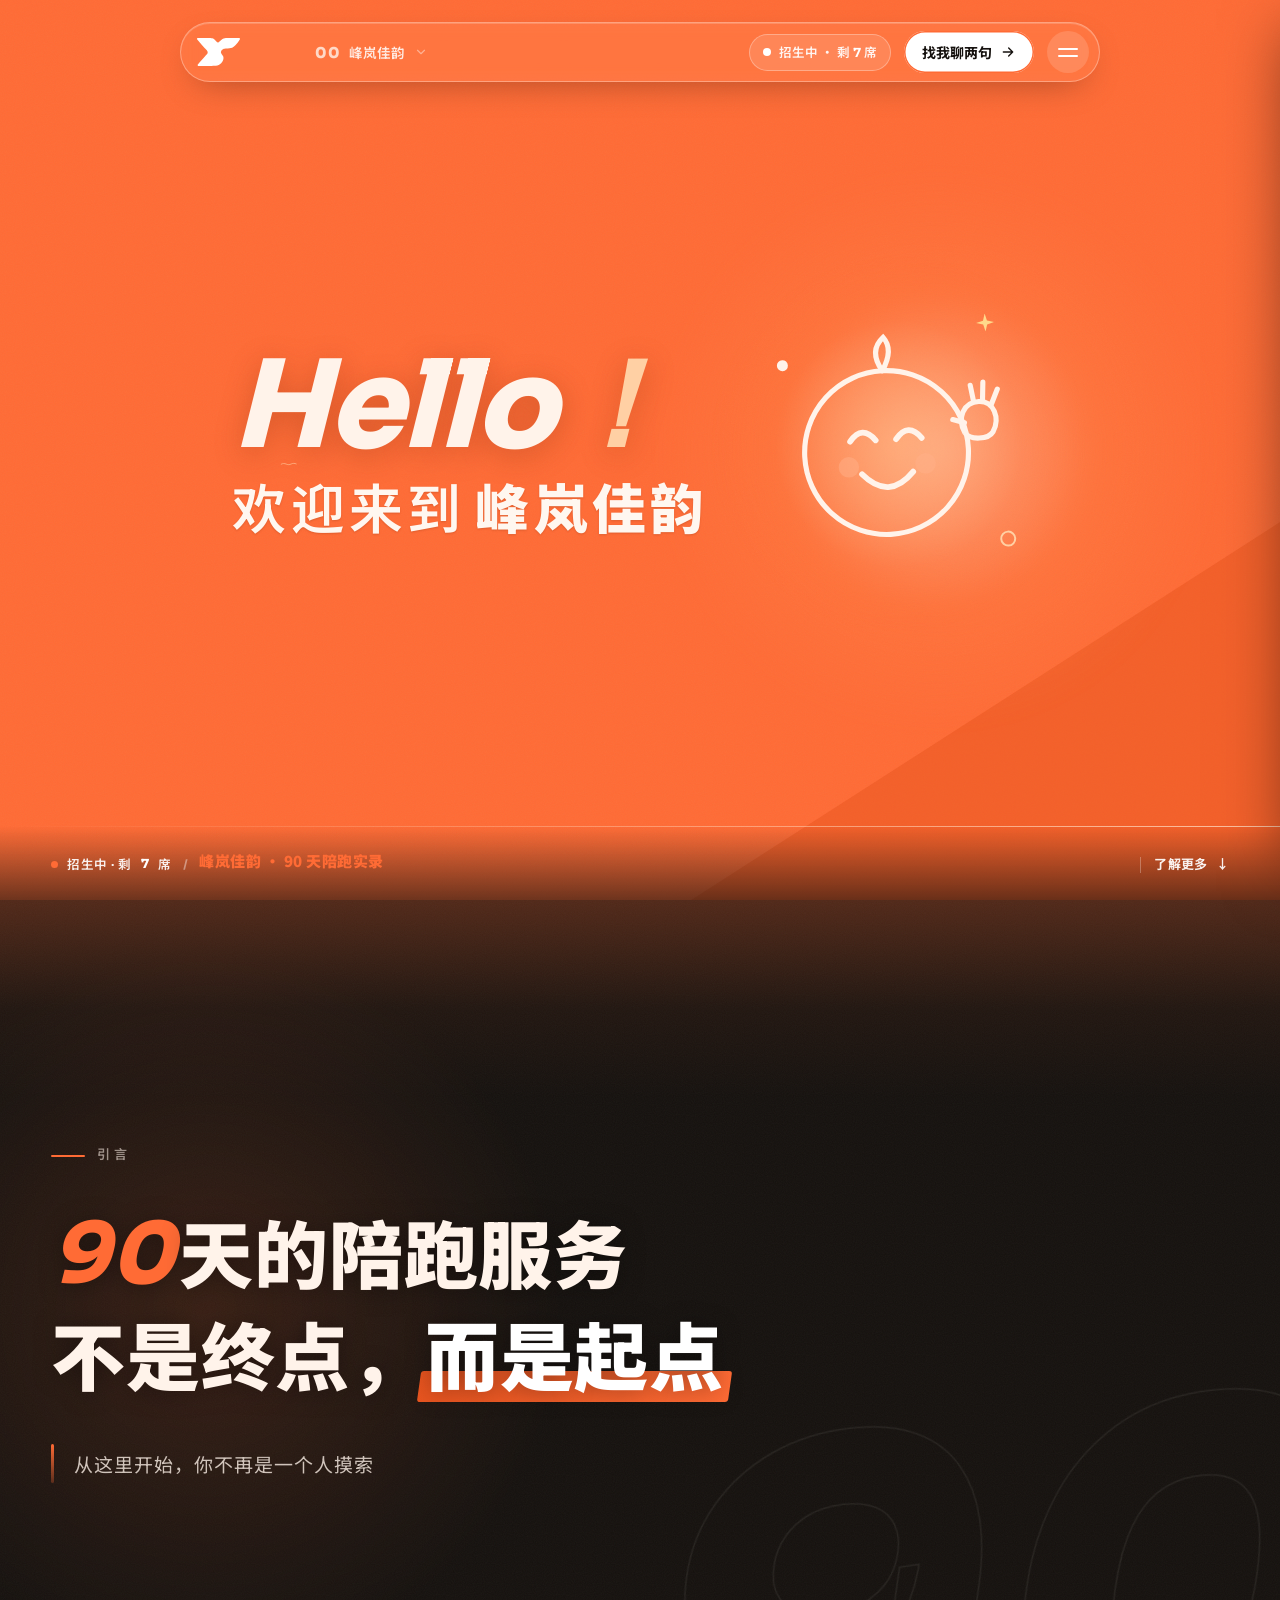
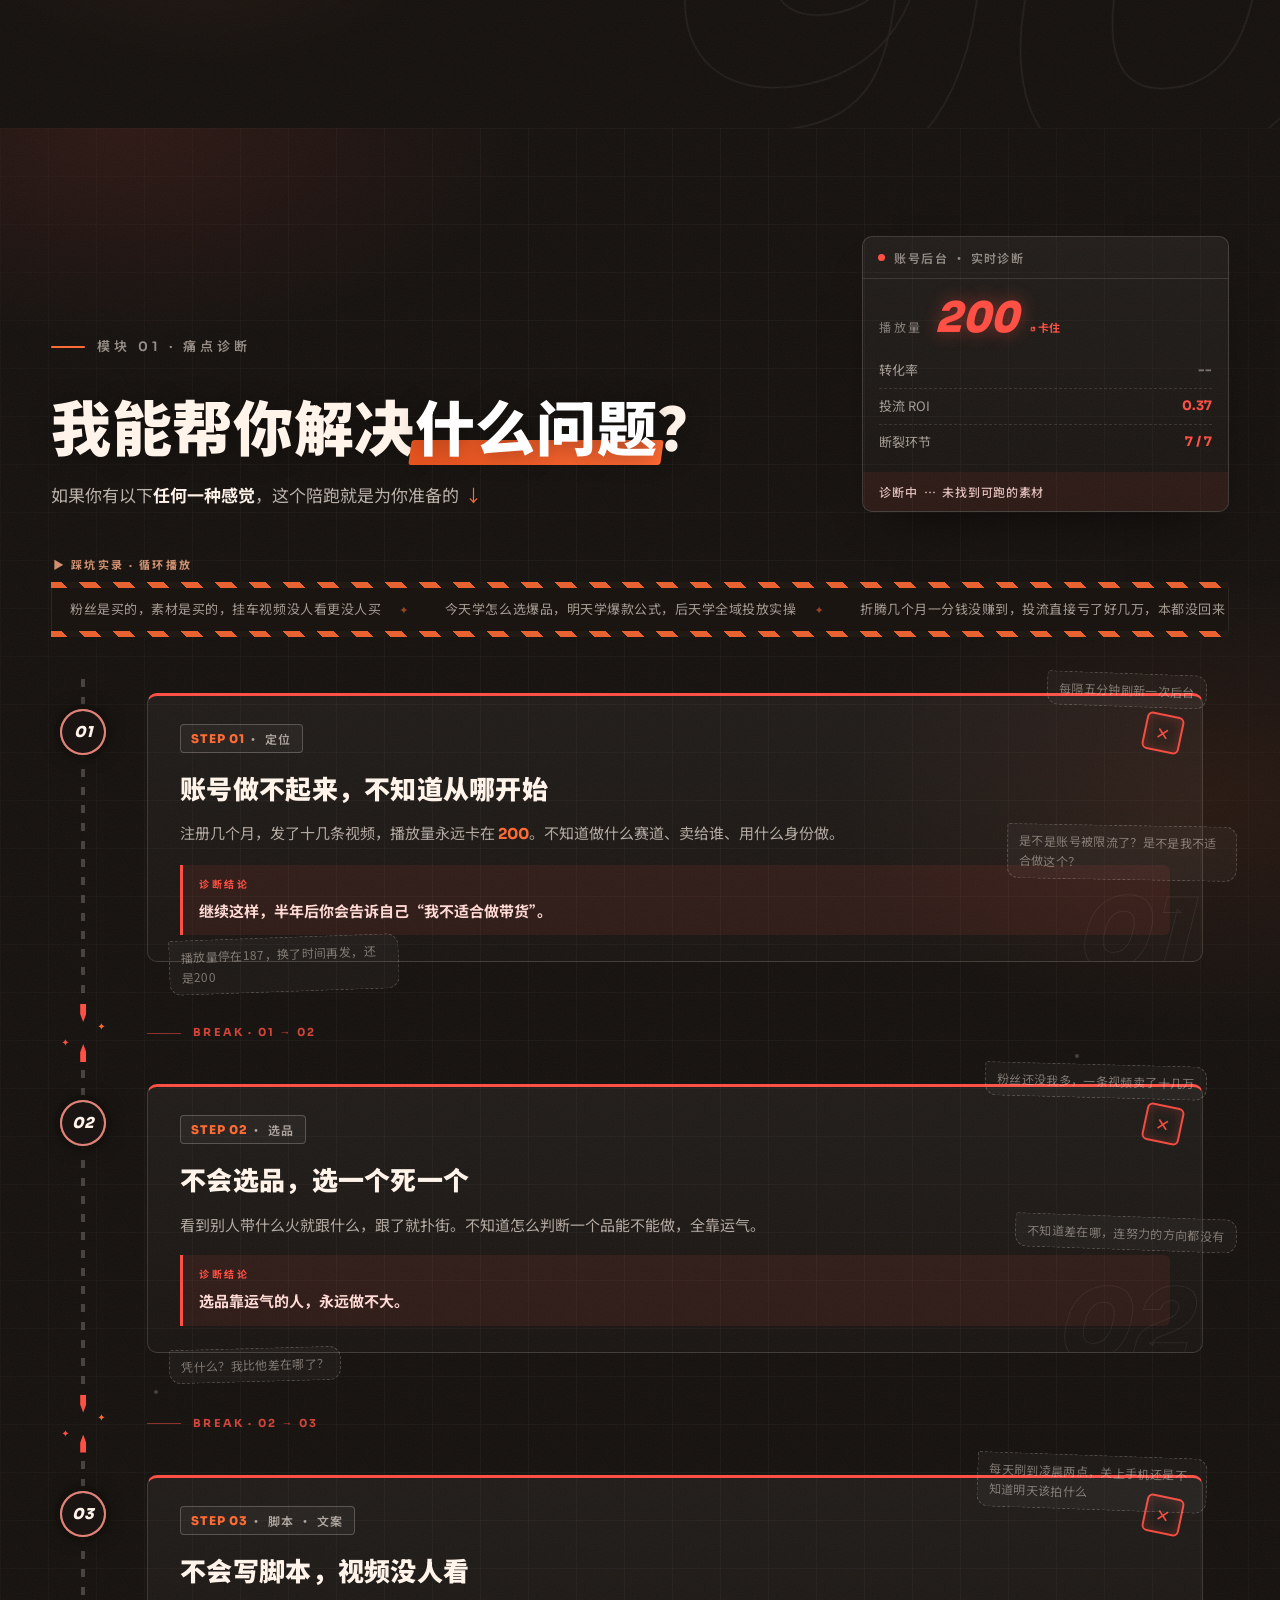
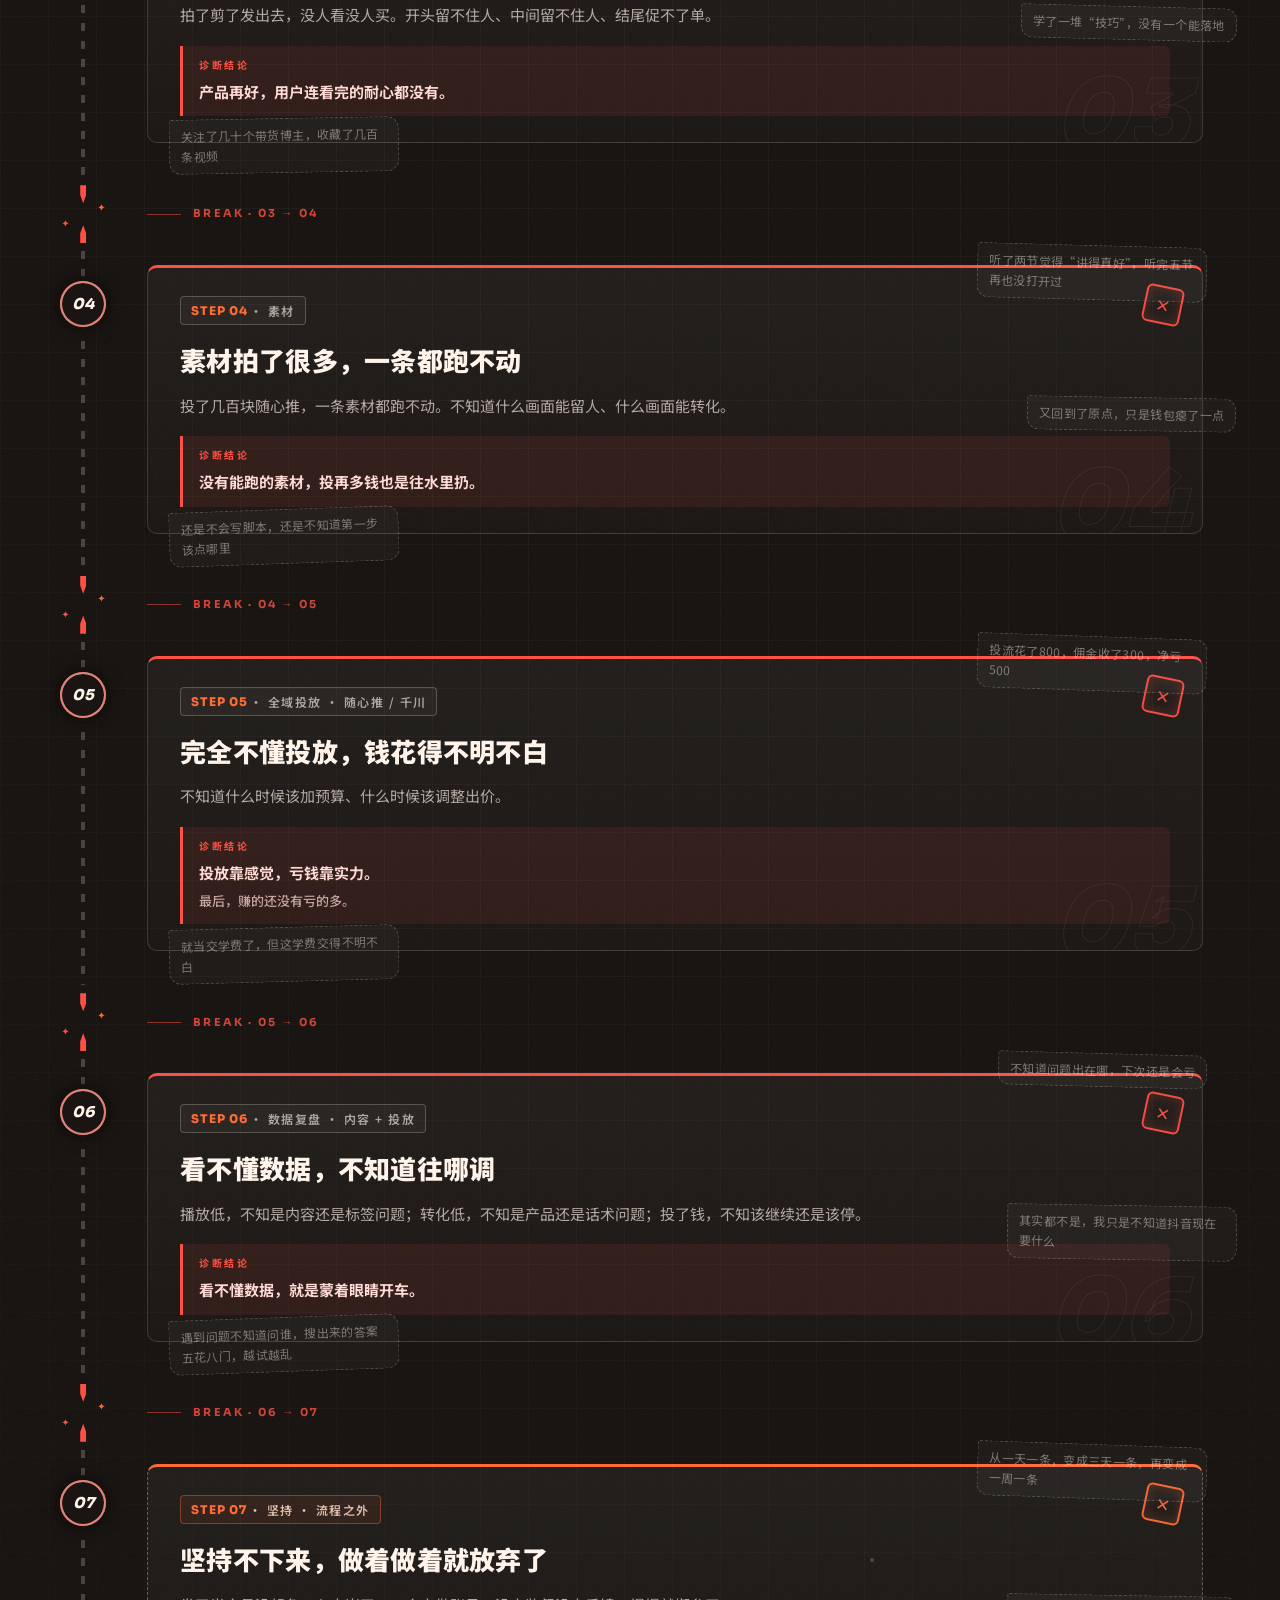
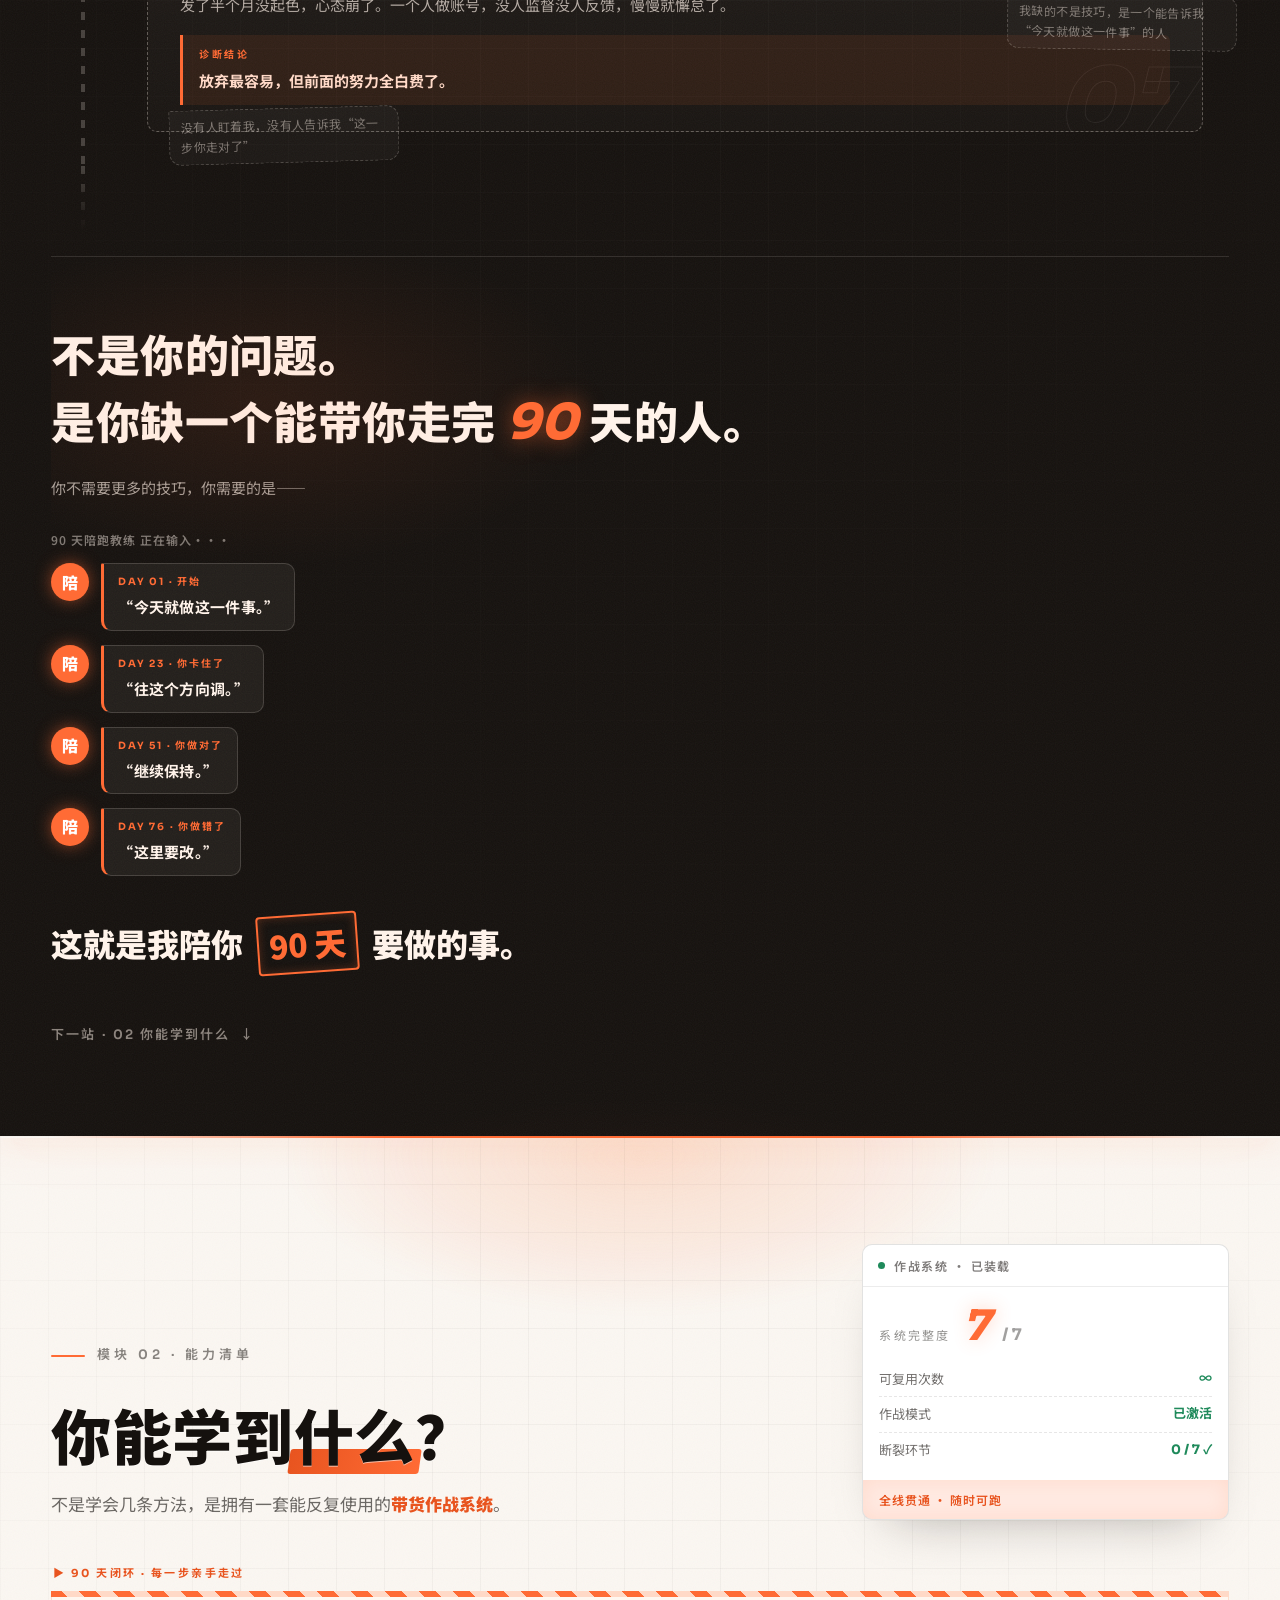
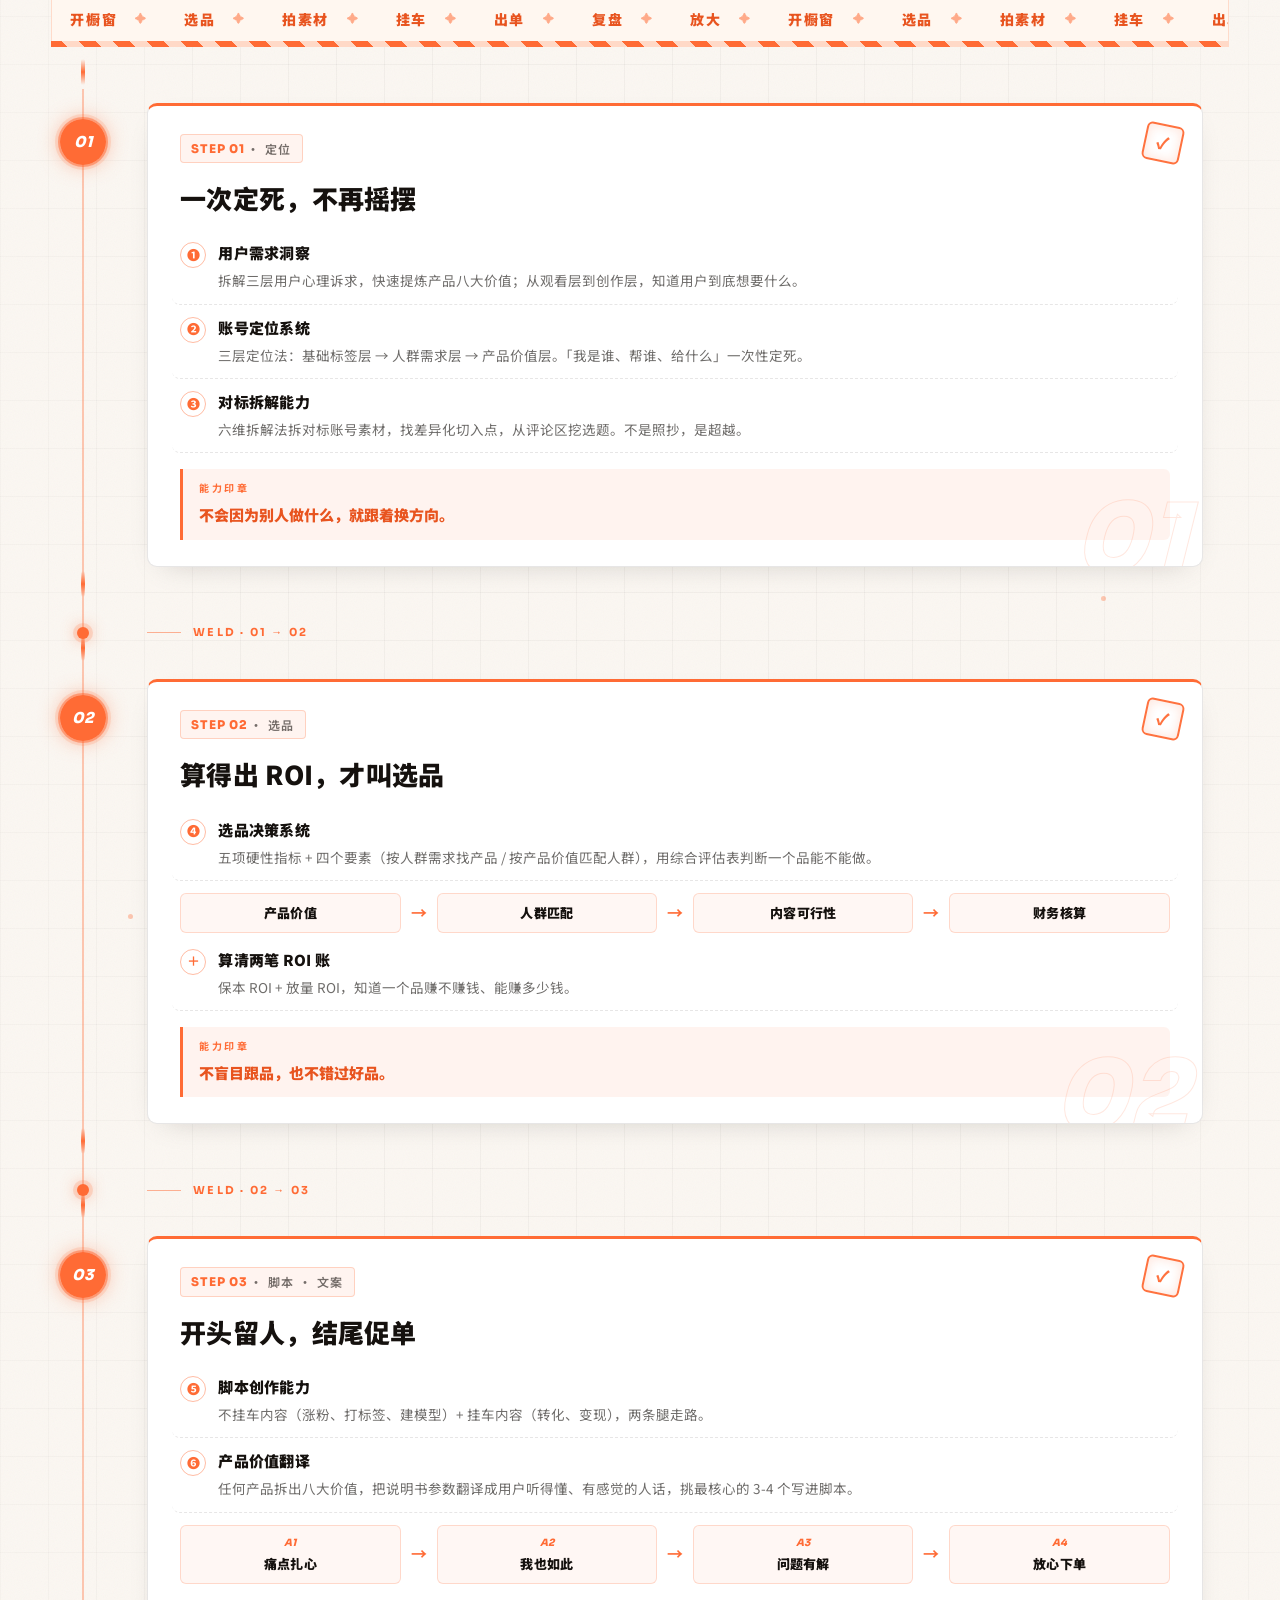
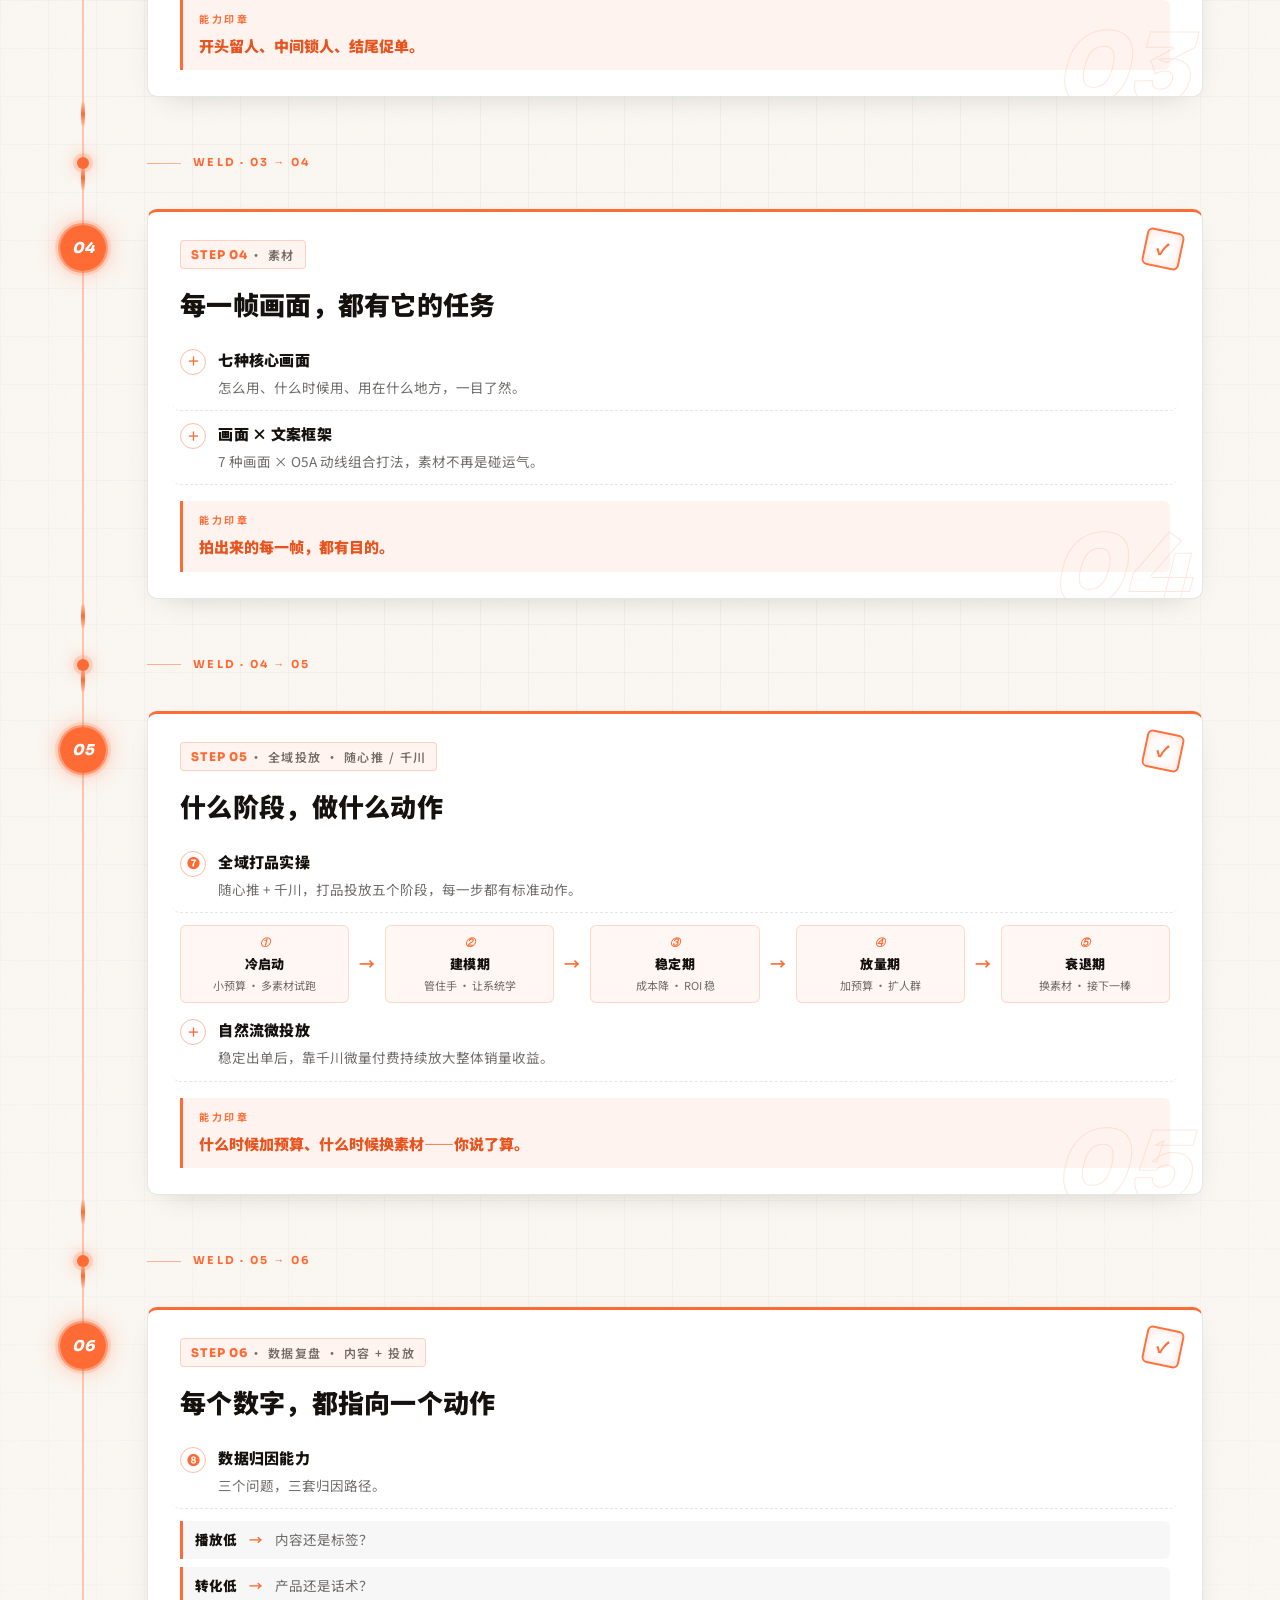
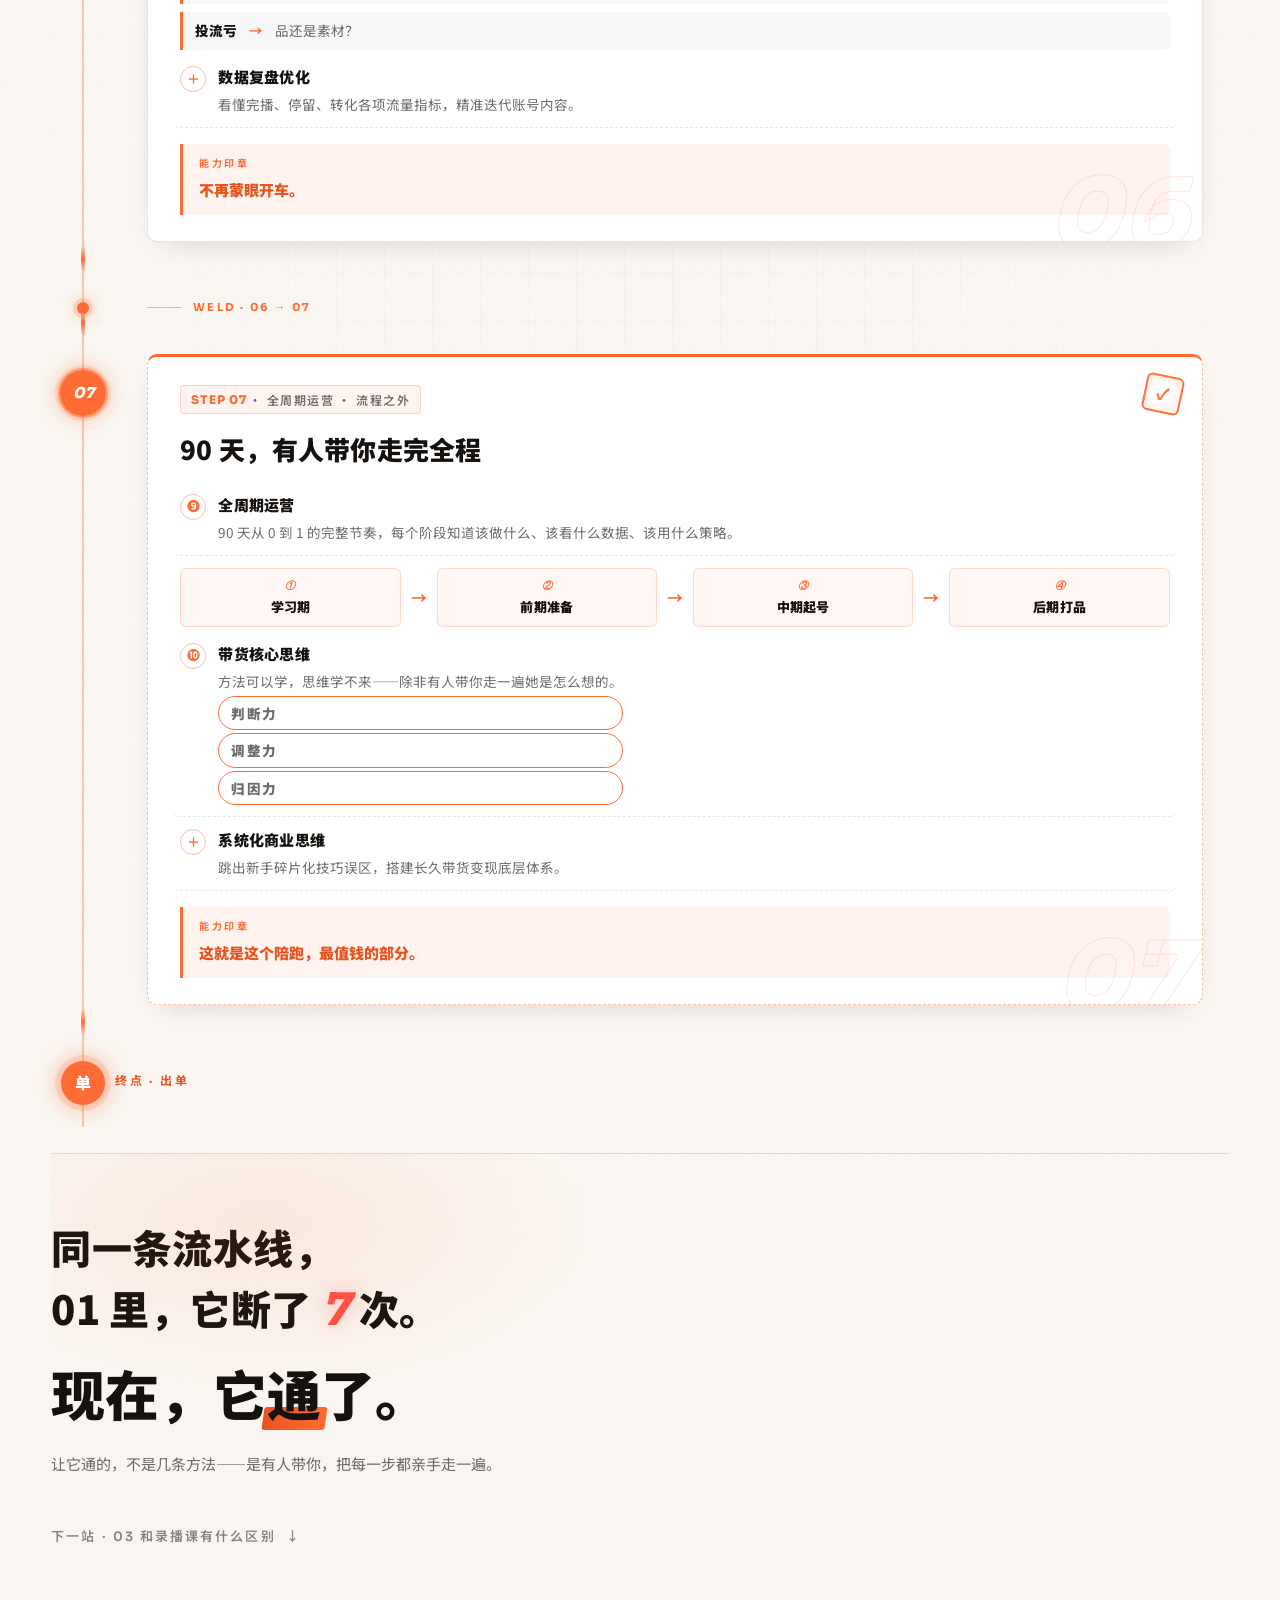
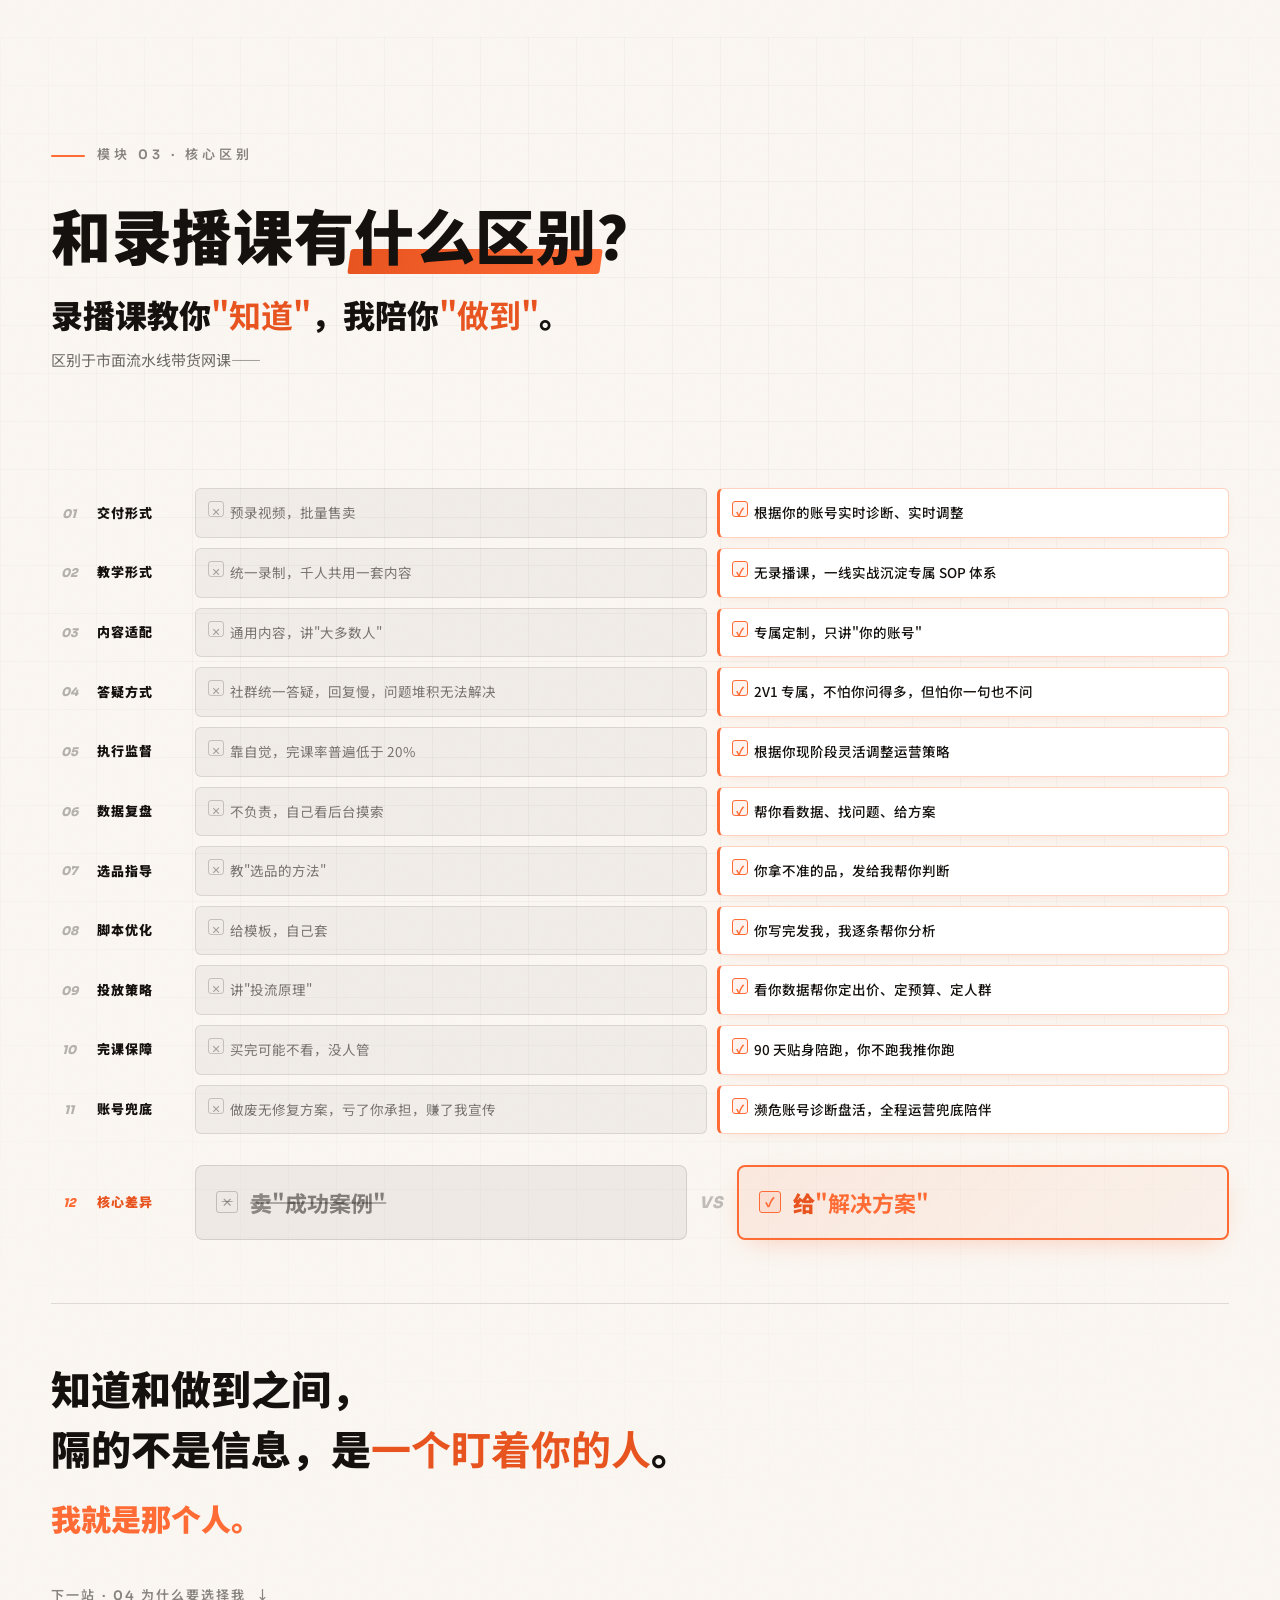
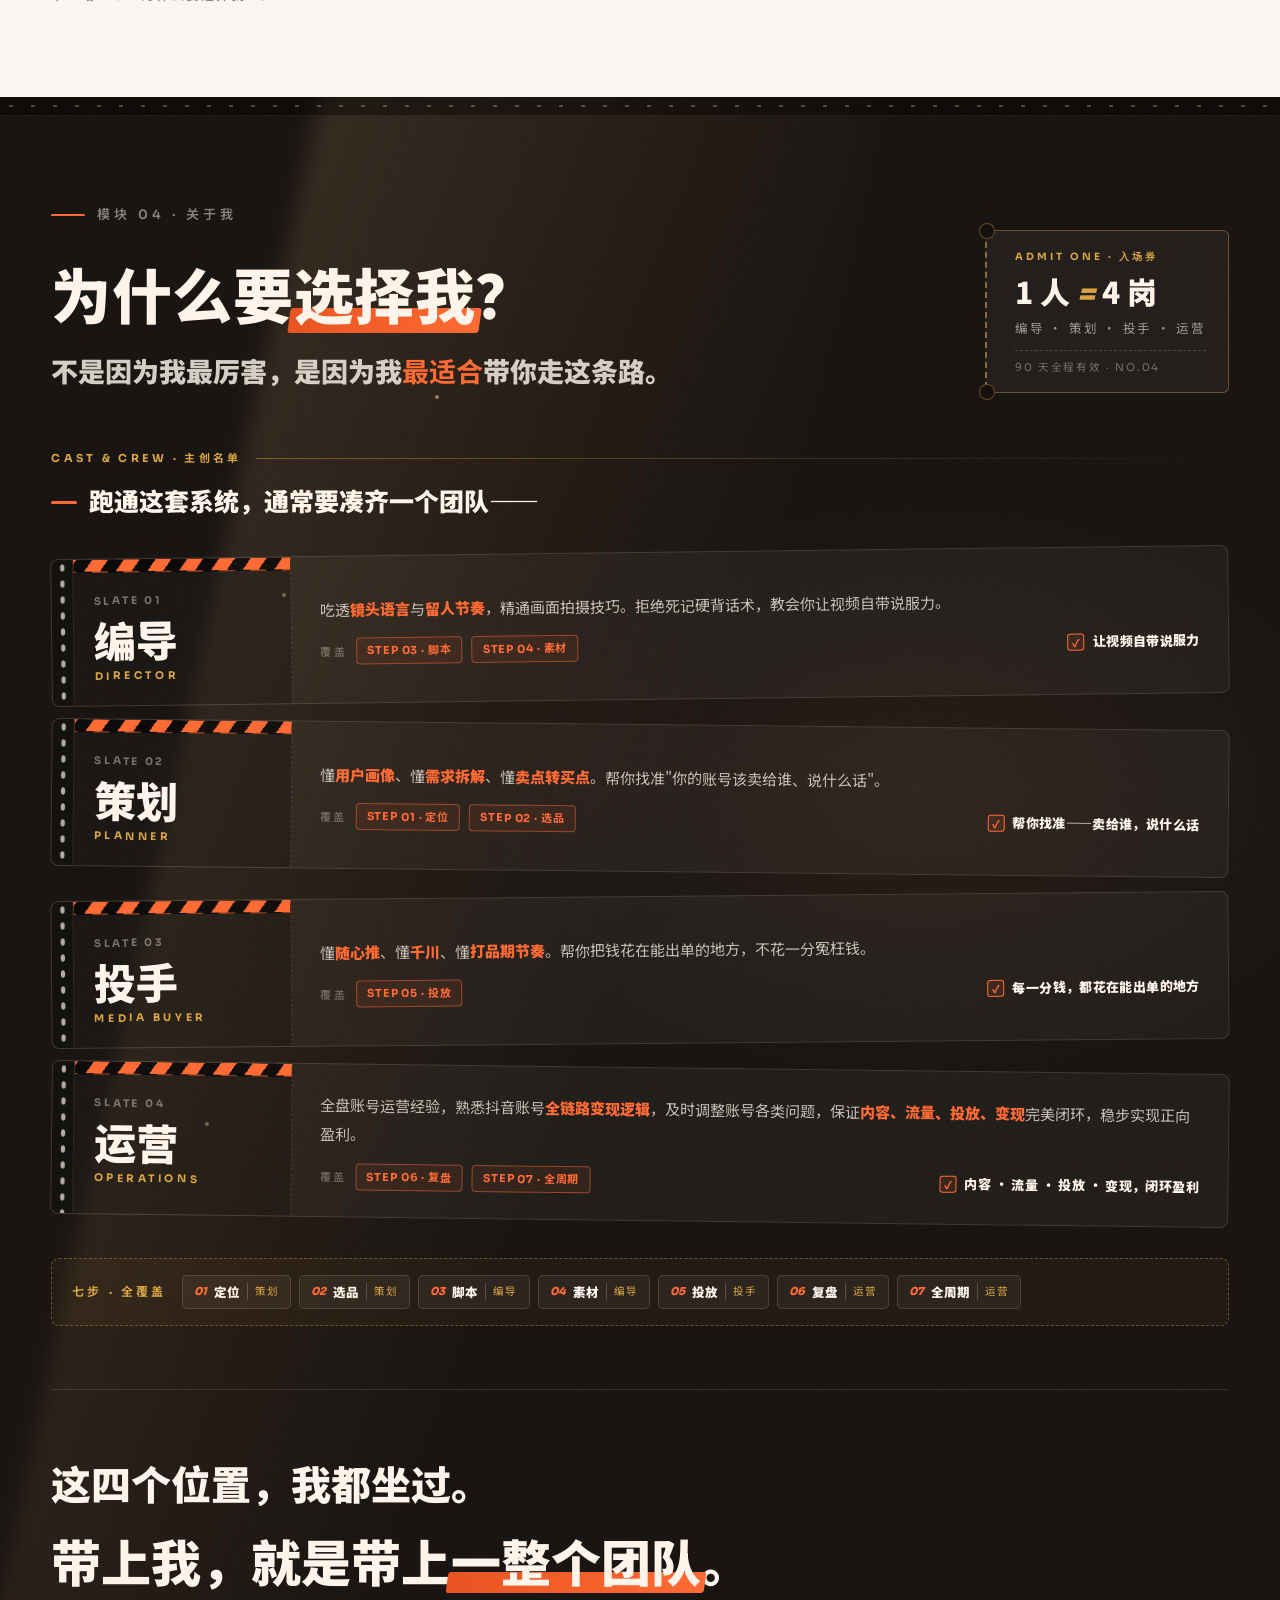
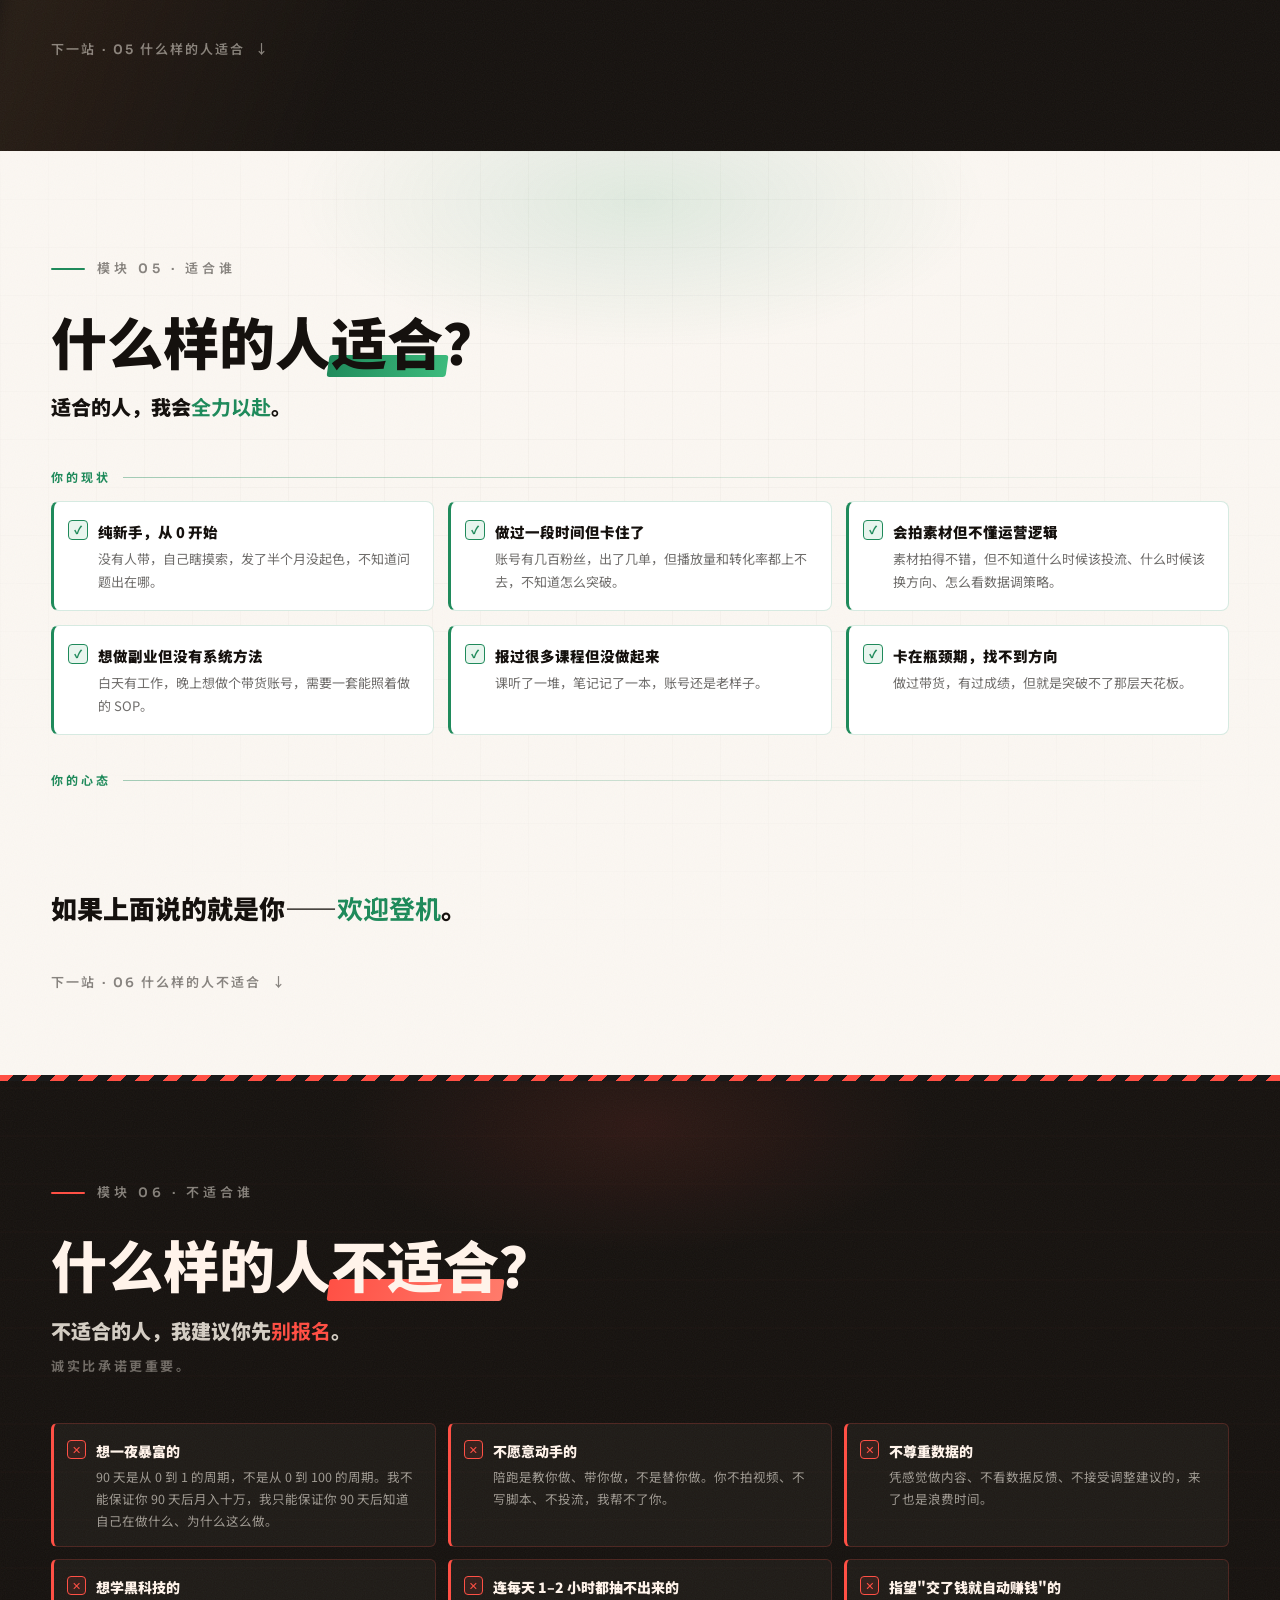
==== commit 1e1dc455: "更新所有内容" ====
--- a/index.html
+++ b/index.html
@@ -30,6 +30,12 @@
        • 改搜索文案 → 只动这两行；带"抖音带货陪跑"是为了被人搜到        ══ -->
   <title>抖音短视频带货90天2V1陪跑|适合独自摸索不出单的普通人 - 峰岚佳韵</title>
   <meta name="description" content="做了几个月带货还没出单？峰岚佳韵90天2V1陪跑，从定位、选品、内容到投放，手把手带你跑通抖音短视频带货全流程" />
+  <meta property="og:image" content="https://fljytrain.cn/og-cover.png" />
+  <meta property="og:image:width" content="1200" />
+  <meta property="og:image:height" content="630" />
+
+  <link rel="icon" href="https://fljytrain.cn/og-cover.png">
+  <link rel="apple-touch-icon" href="https://fljytrain.cn/og-cover.png">
 
 
   <!-- ╔══════════════════════════════════════════════════════════════╗
@@ -95,6 +101,7 @@
   <noscript><style>.rv{opacity:1!important;transform:none!important}.live-dot{animation:none!important}</style></noscript>
 </head>
 <body>
+  <img src="https://fljytrain.cn/og-cover.png" alt="" width="1200" height="630" style="position:absolute;width:0;height:0;overflow:hidden" aria-hidden="true">
 
 <!-- ╔══════════════════════════════════════════════════════════════╗
      ║  模块 0 · 顶部导航 NAV                                       ║
@@ -1822,9 +1829,12 @@
       </nav>
     </div>
     <div class="foot-bot">
-      <p>© 2026 · 抖音带货陪跑 · 本页每一个字，都是大实话。</p>
-      <p class="foot-motto">不承诺暴富，只承诺清醒。</p>
-    </div>
+  <p>© 2026 · 抖音带货陪跑 · 本页每一个字，都是大实话。</p>
+  <p class="foot-motto">不承诺暴富，只承诺清醒。</p>
+  <p style="font-size:12px;opacity:0.7;margin-top:12px;line-height:1.6;">
+温馨提示：本课程为线上知识服务，一经交付非质量问题不予退款；所有教学内容仅为实操思路分享，不保证收益，带货收益取决于个人执行能力。
+  </p>
+</div>
   </div>
 </footer>
 
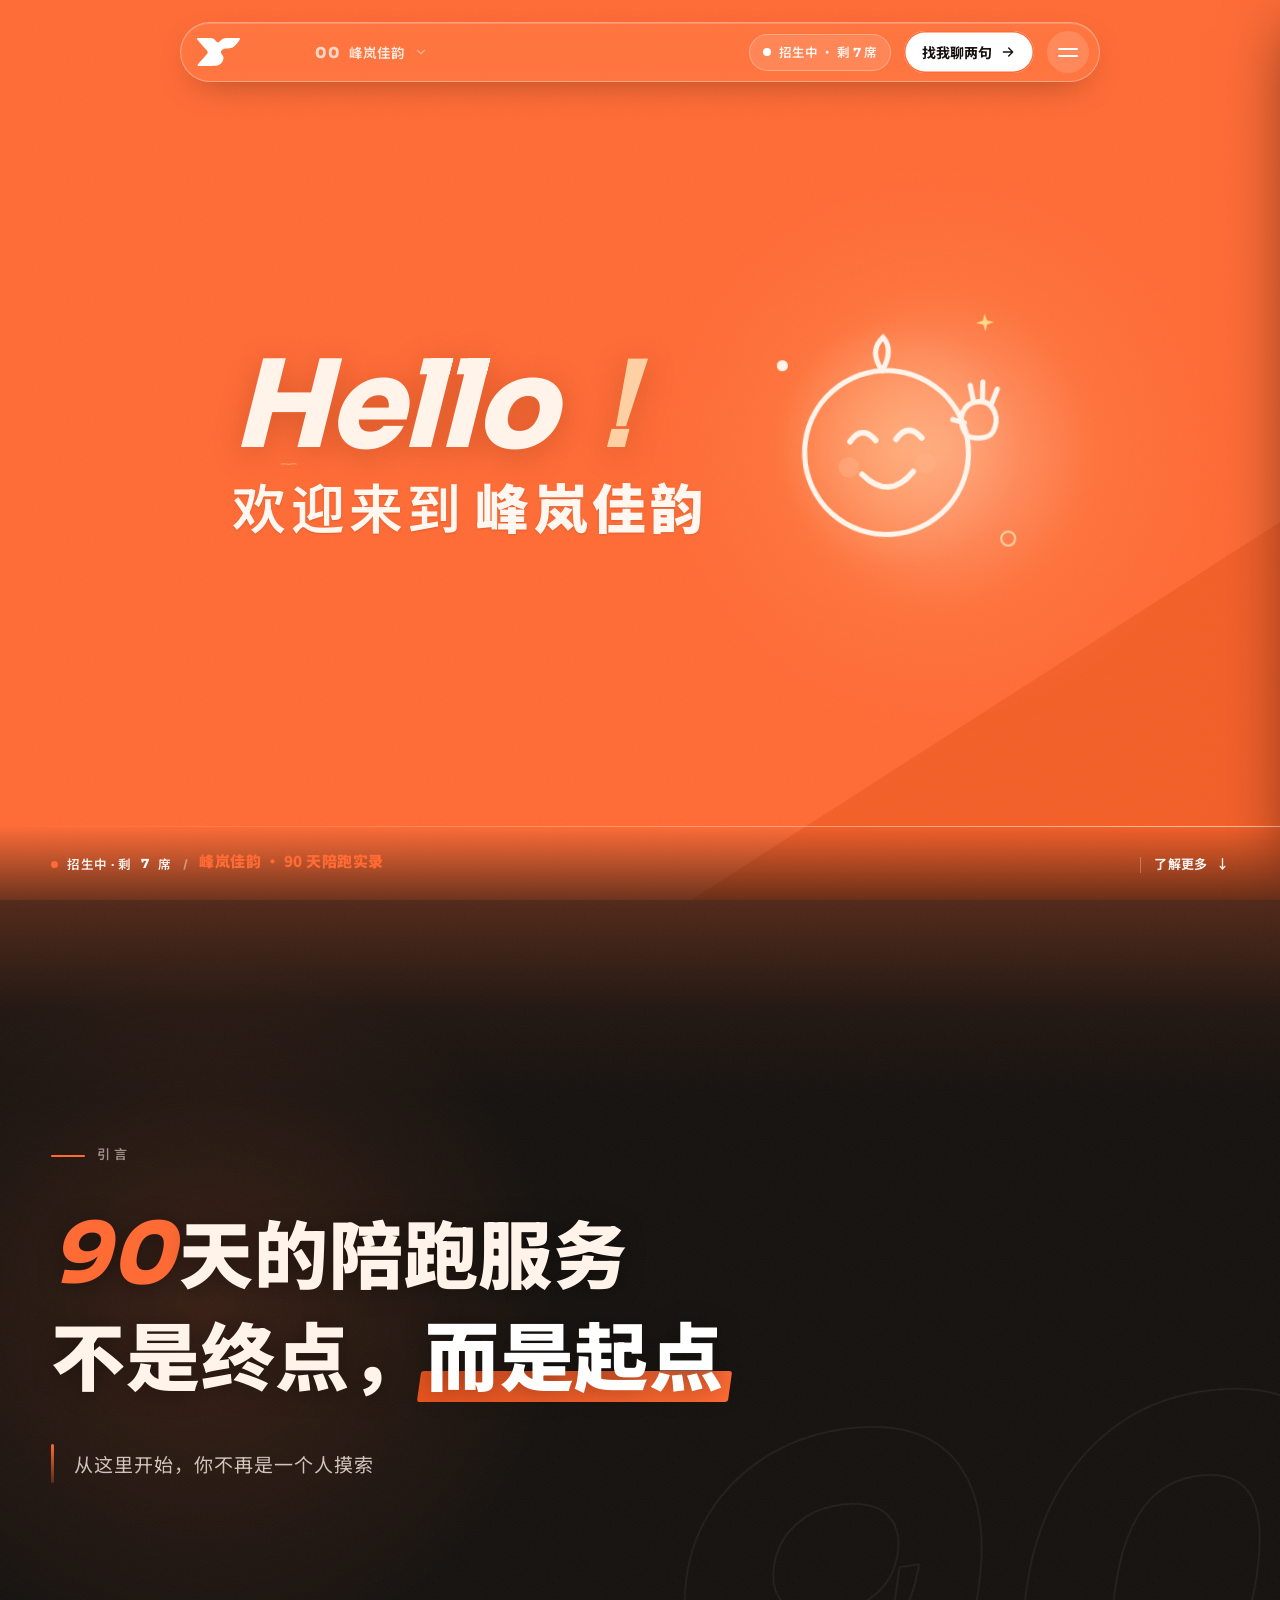
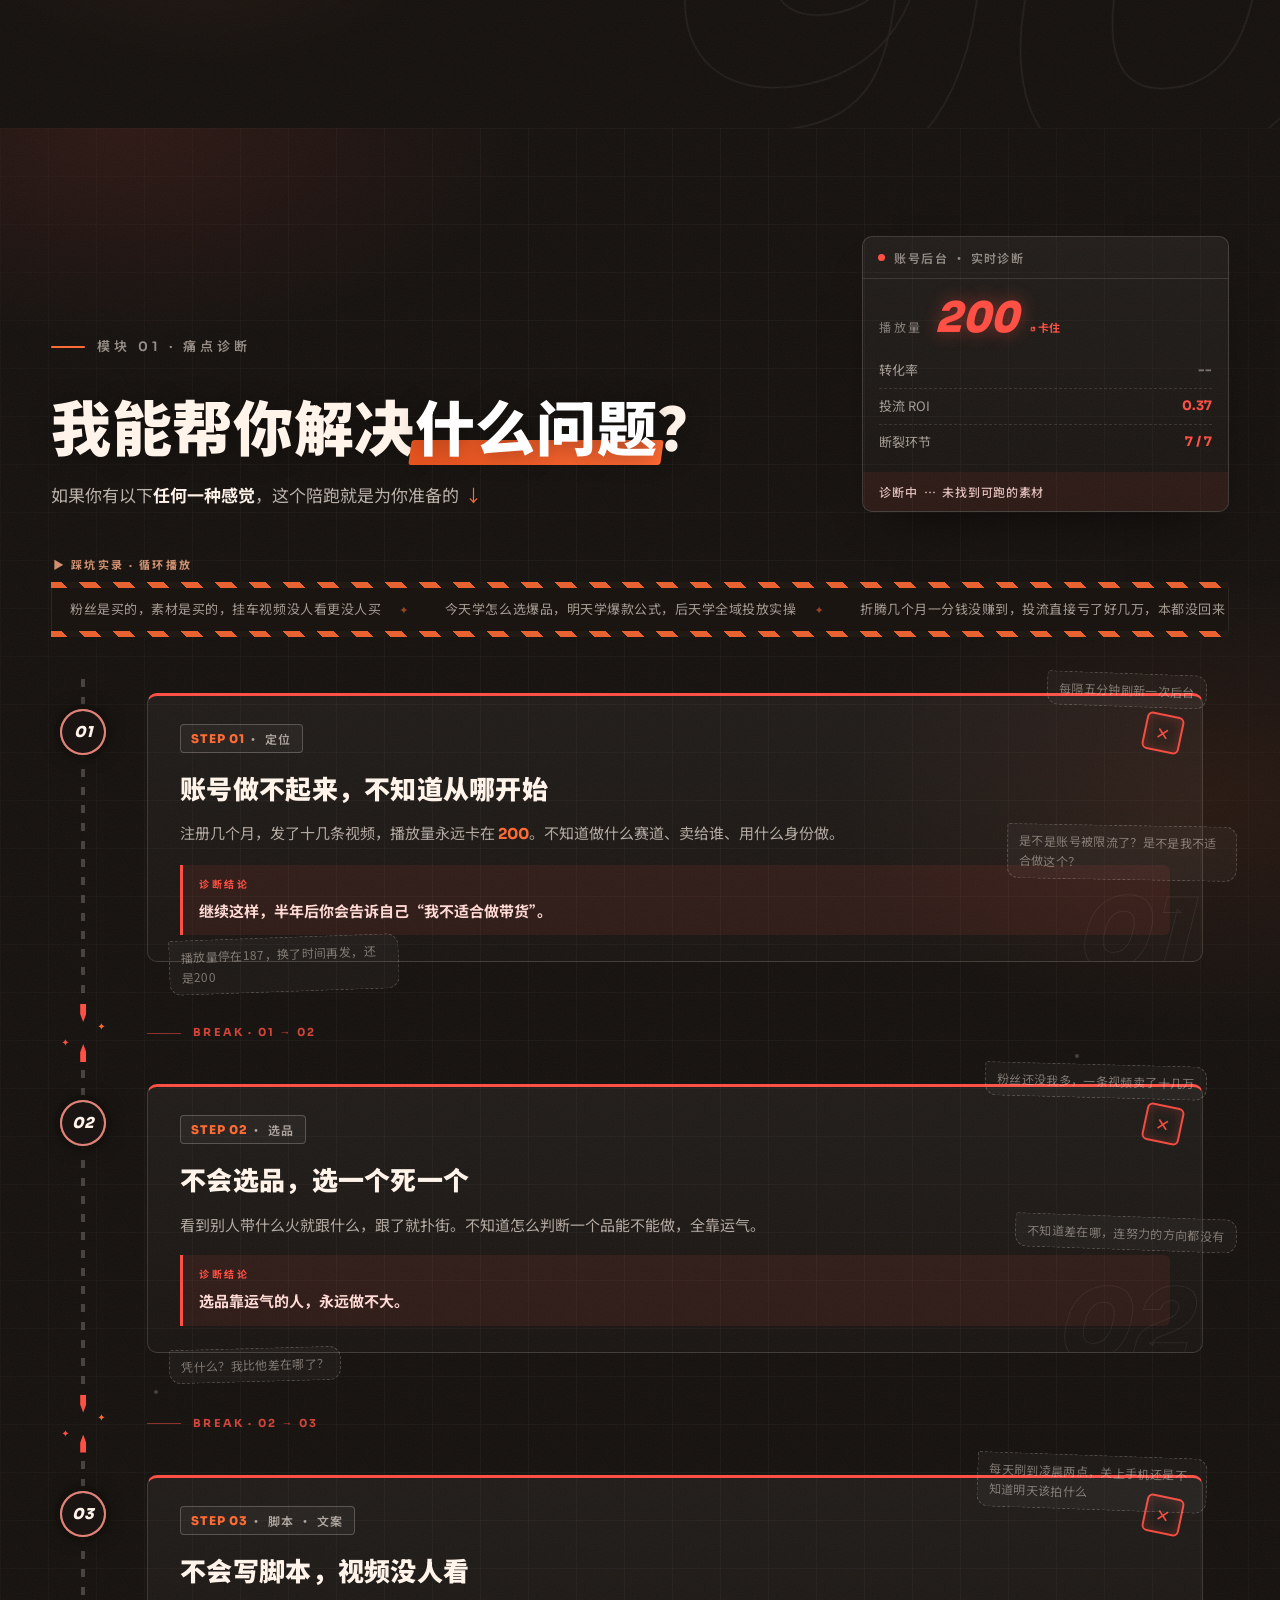
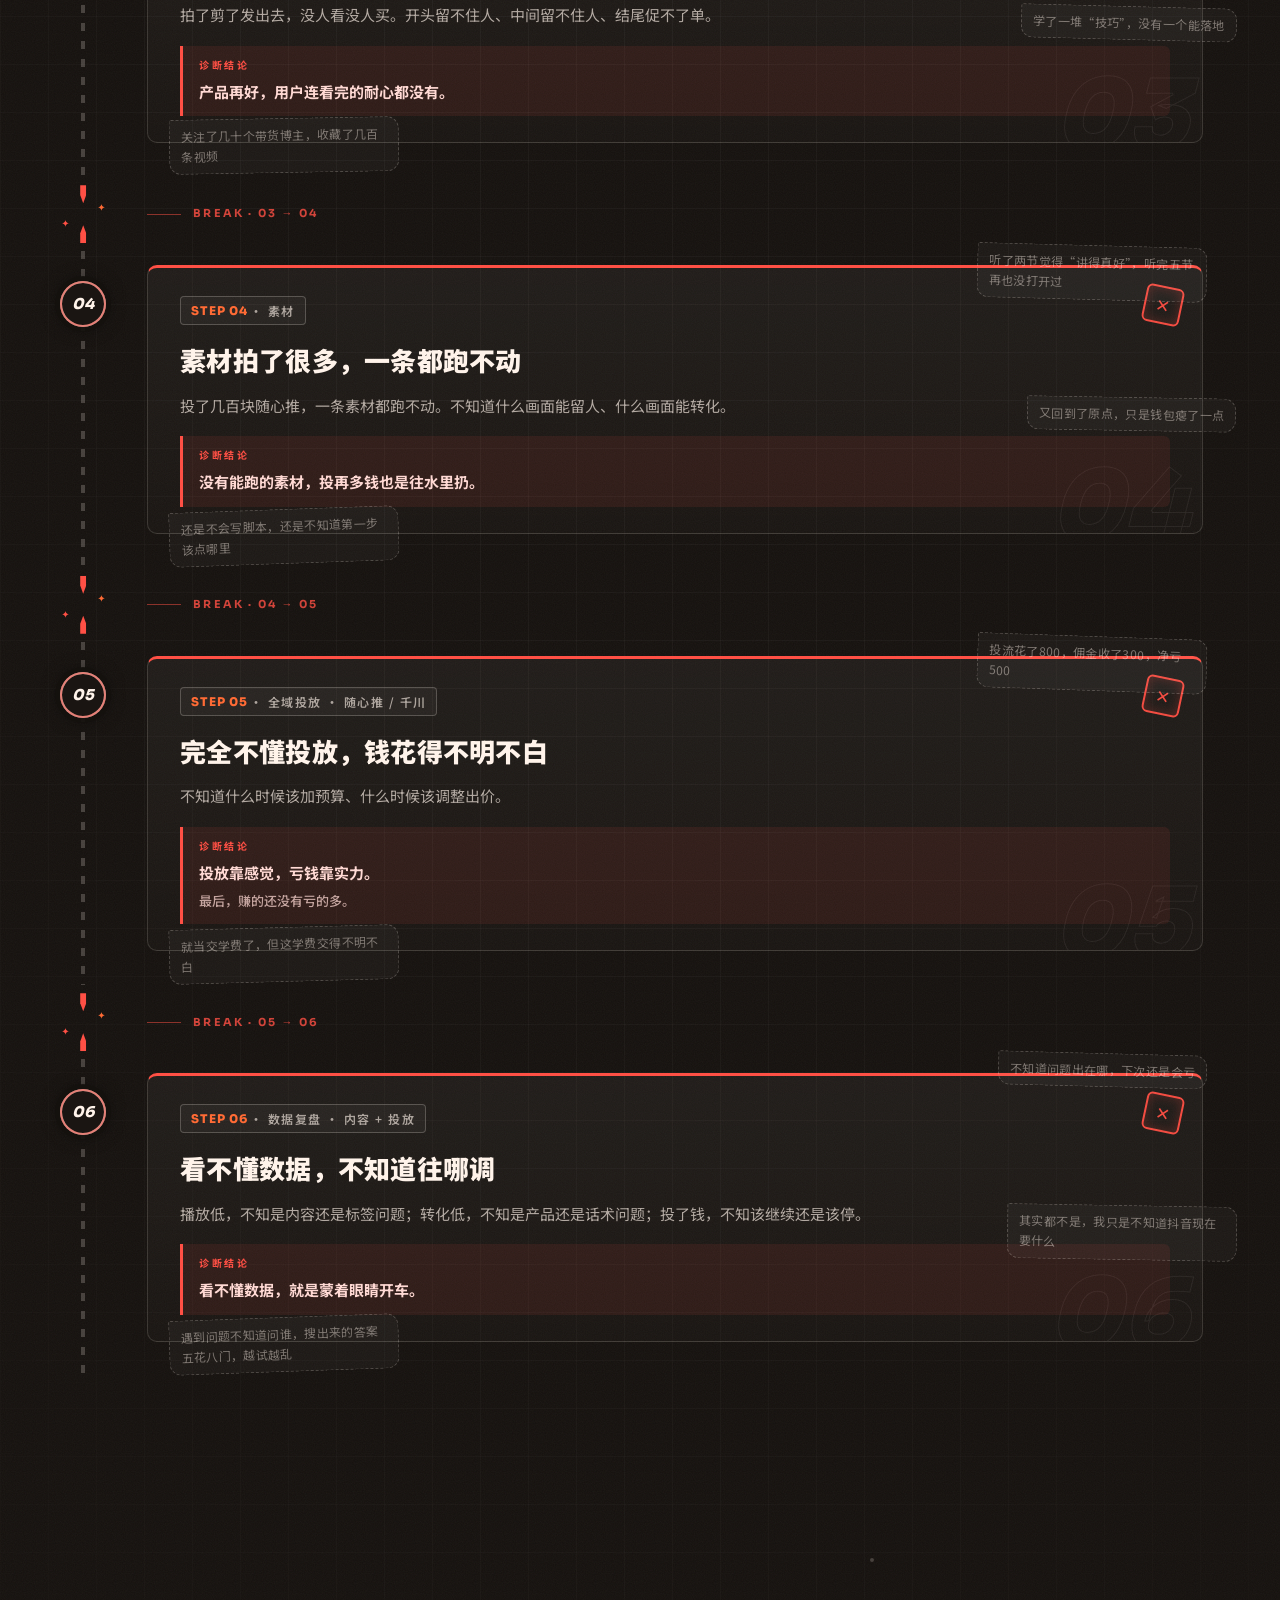
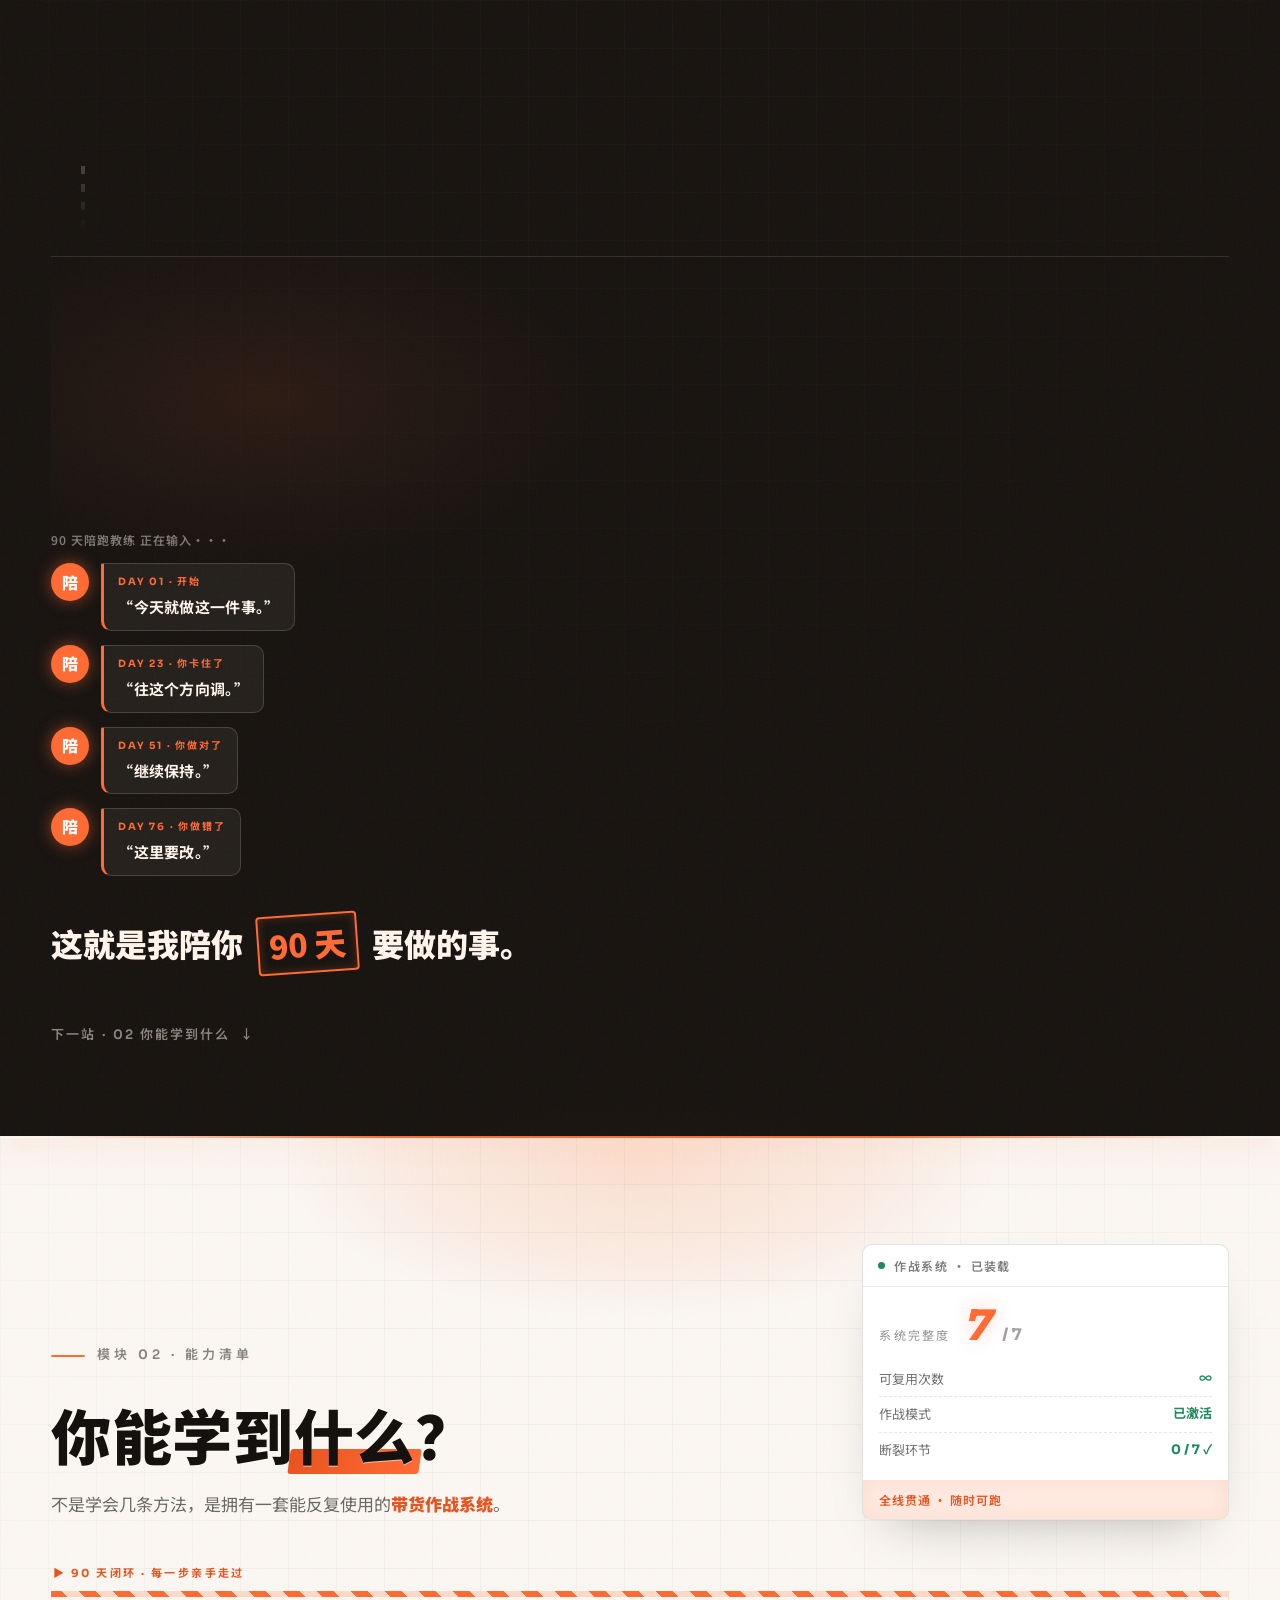
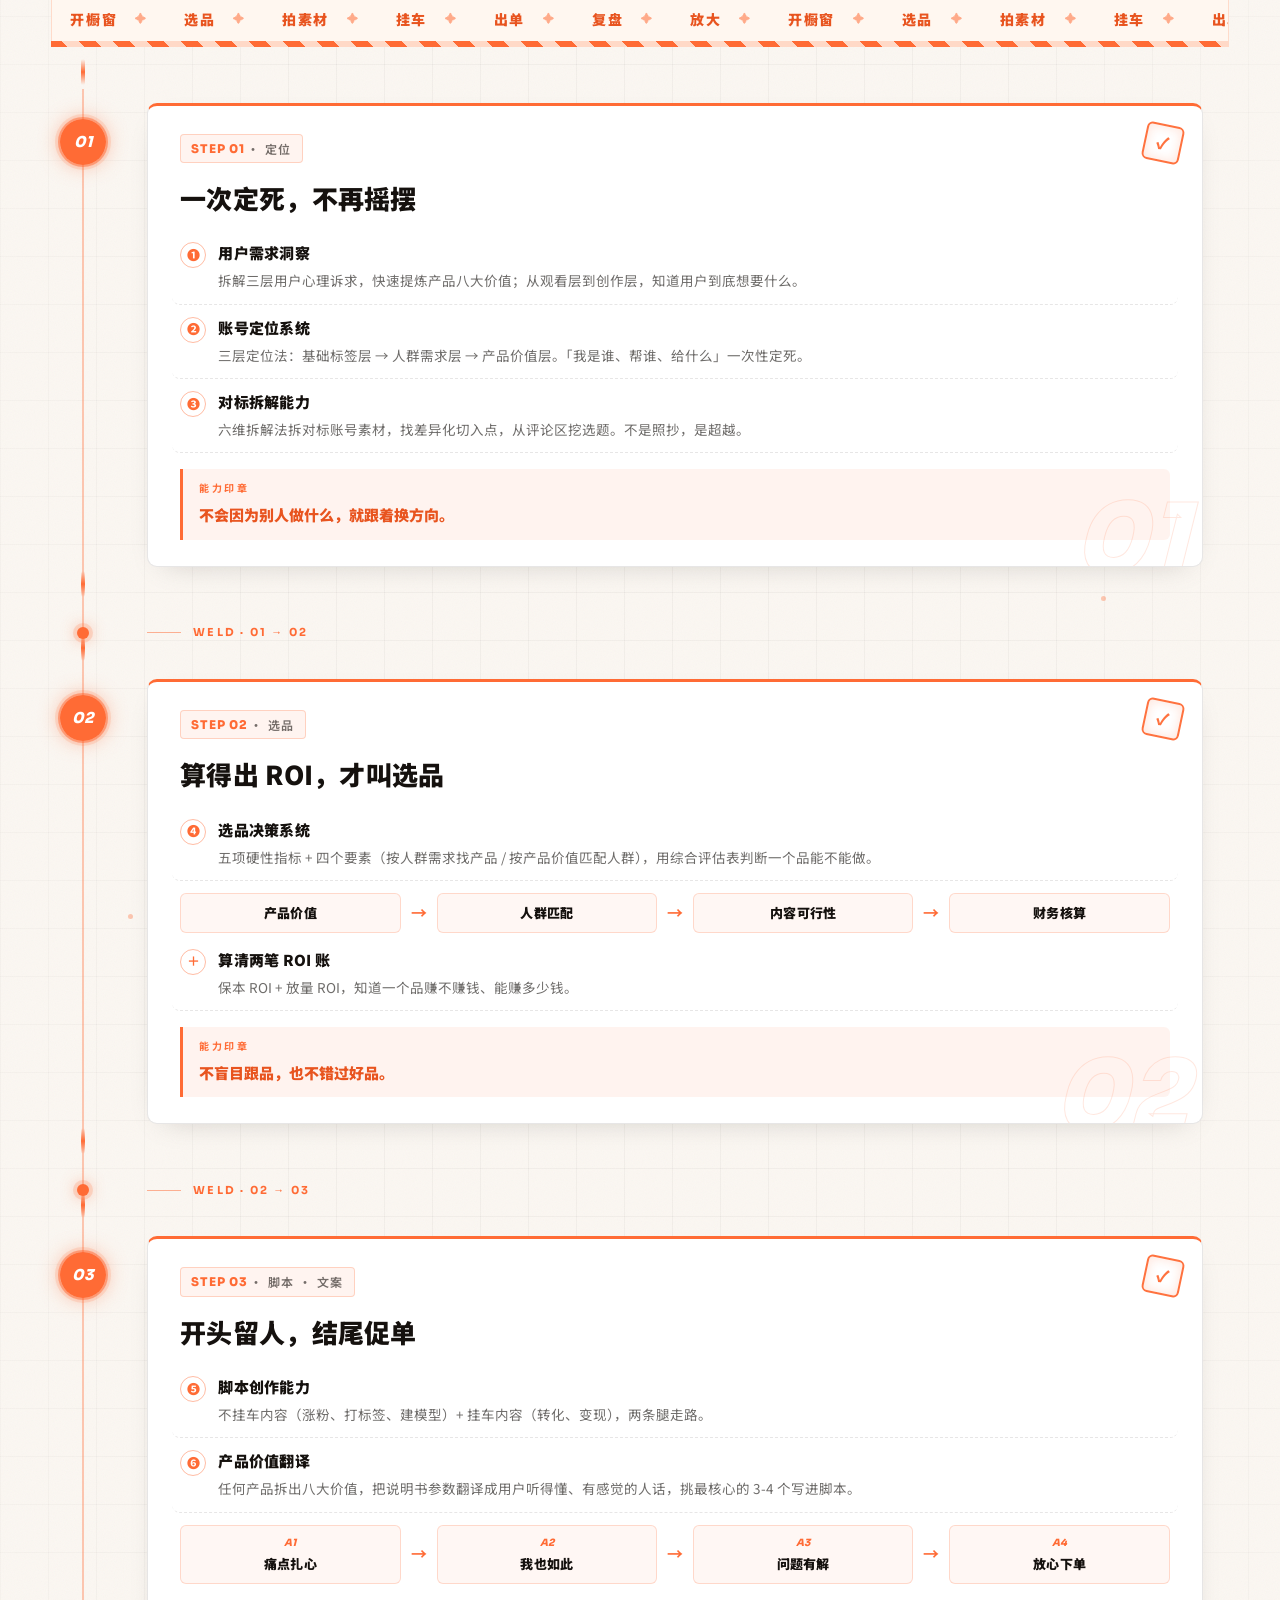
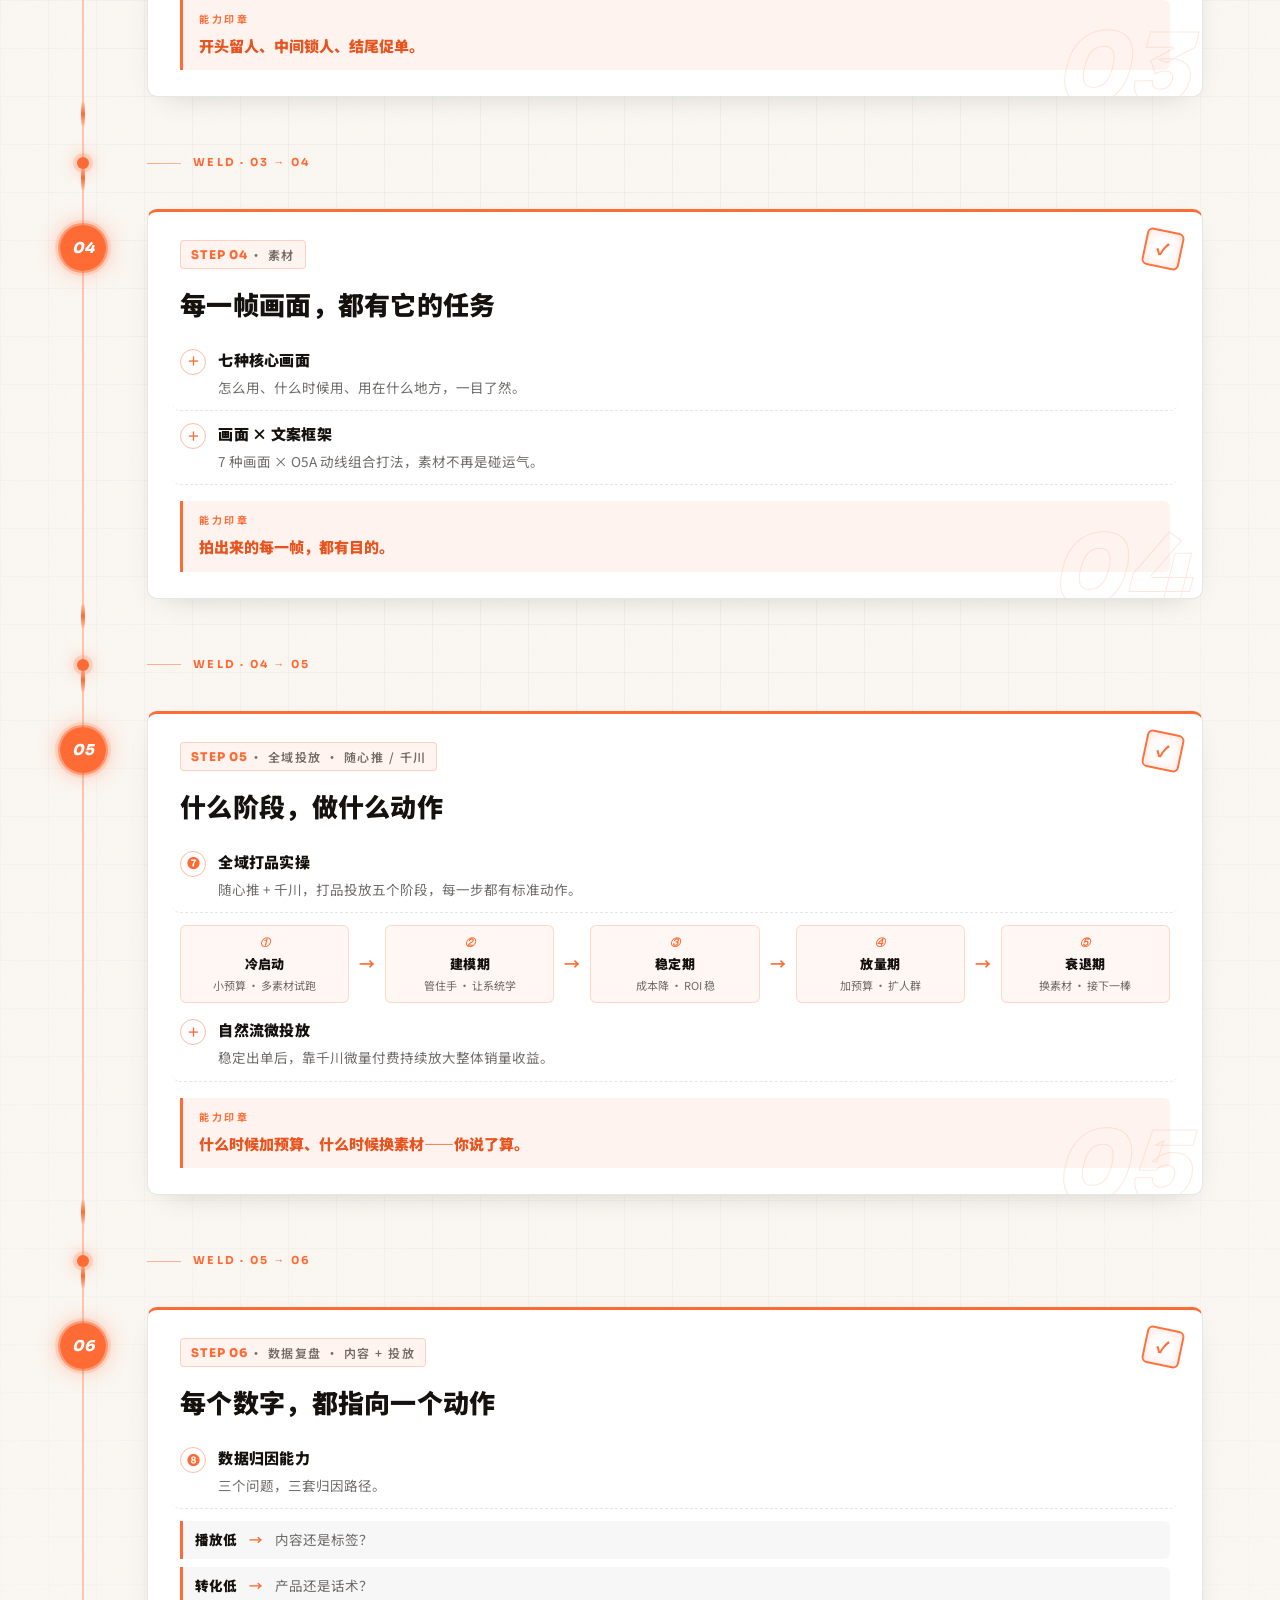
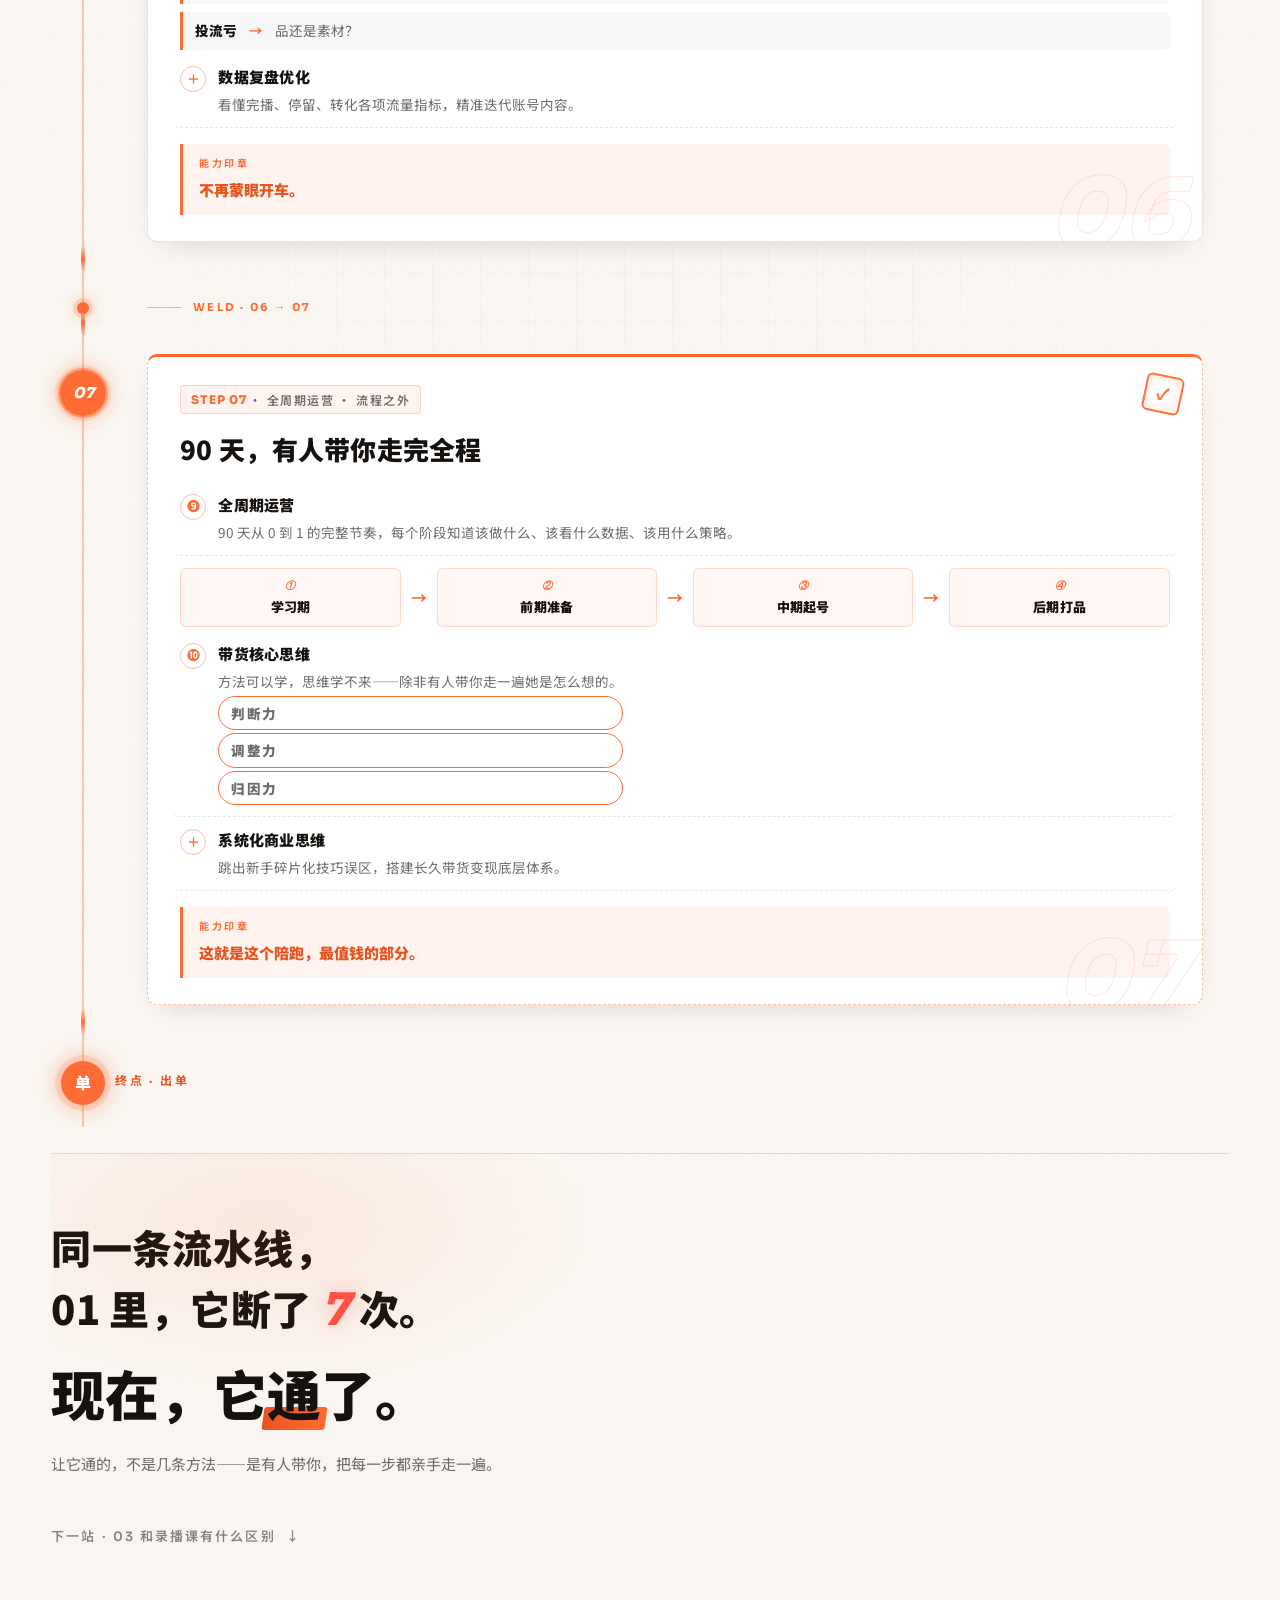
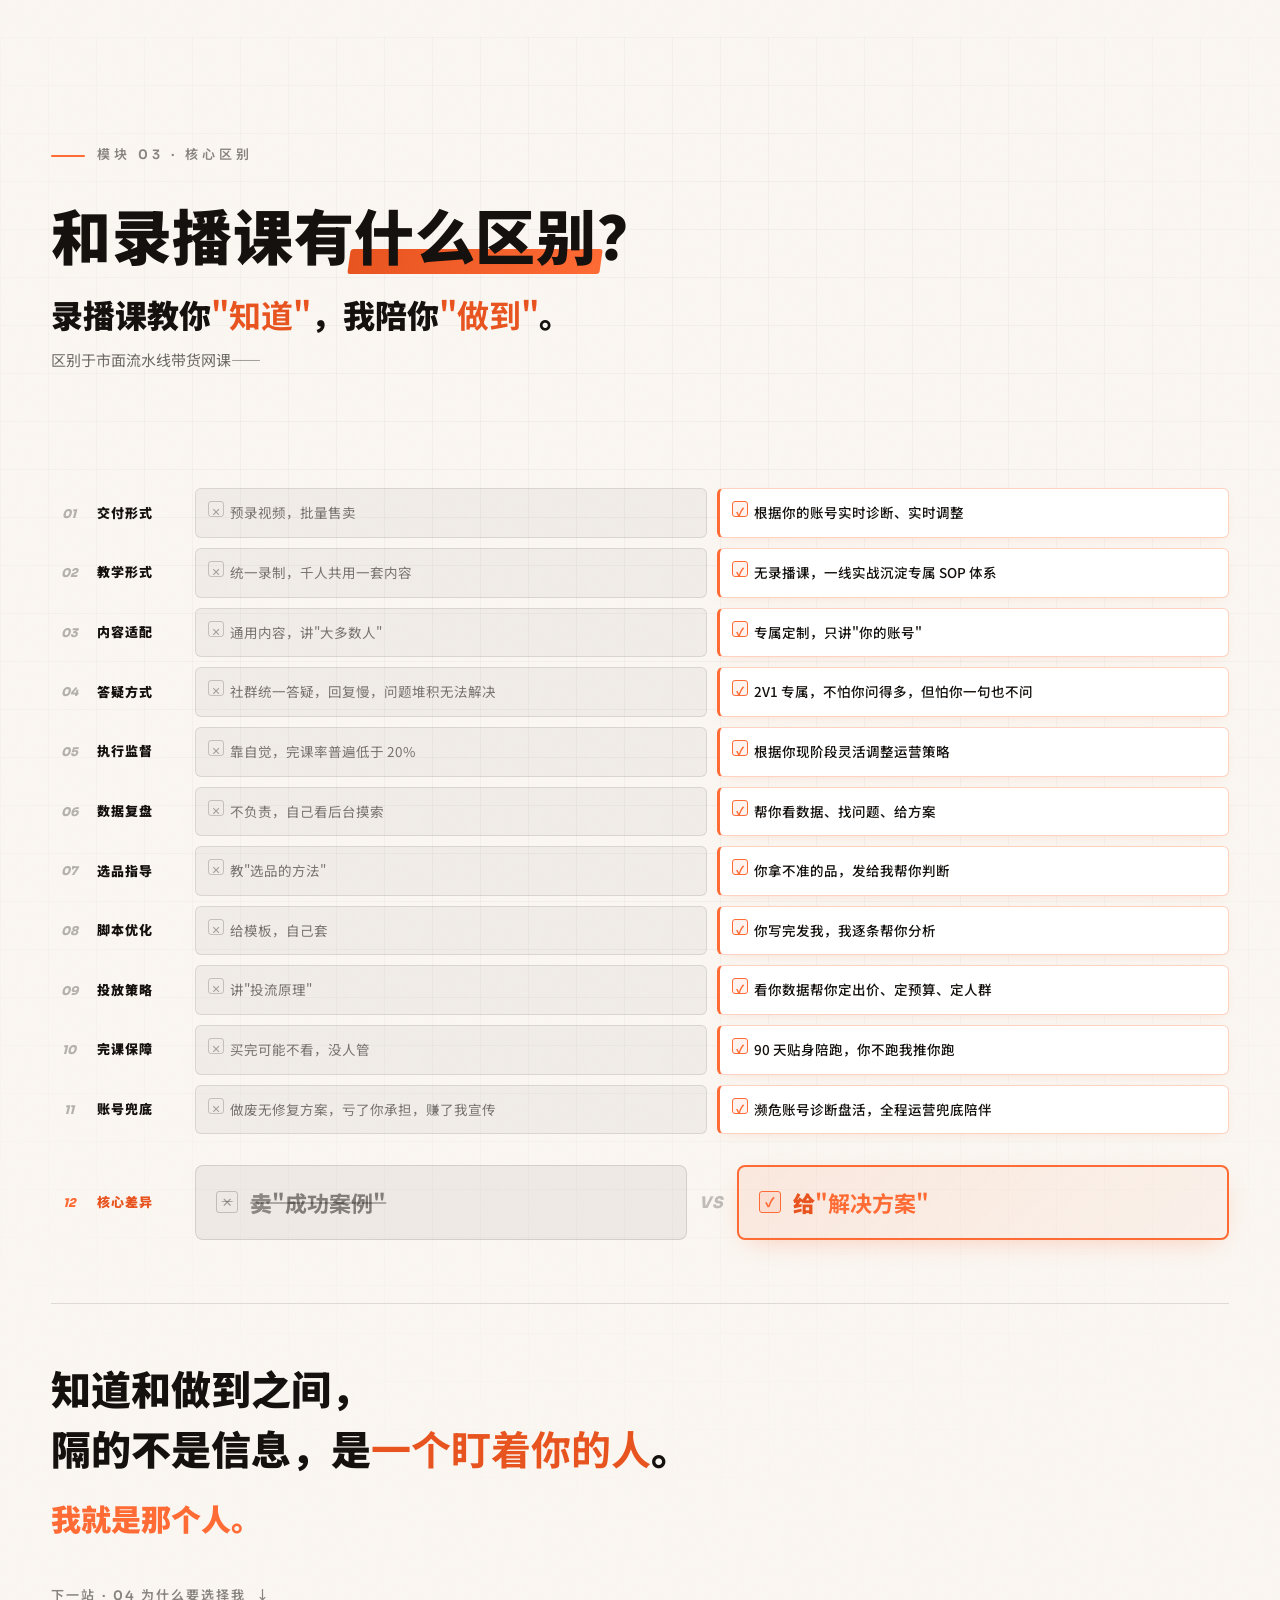
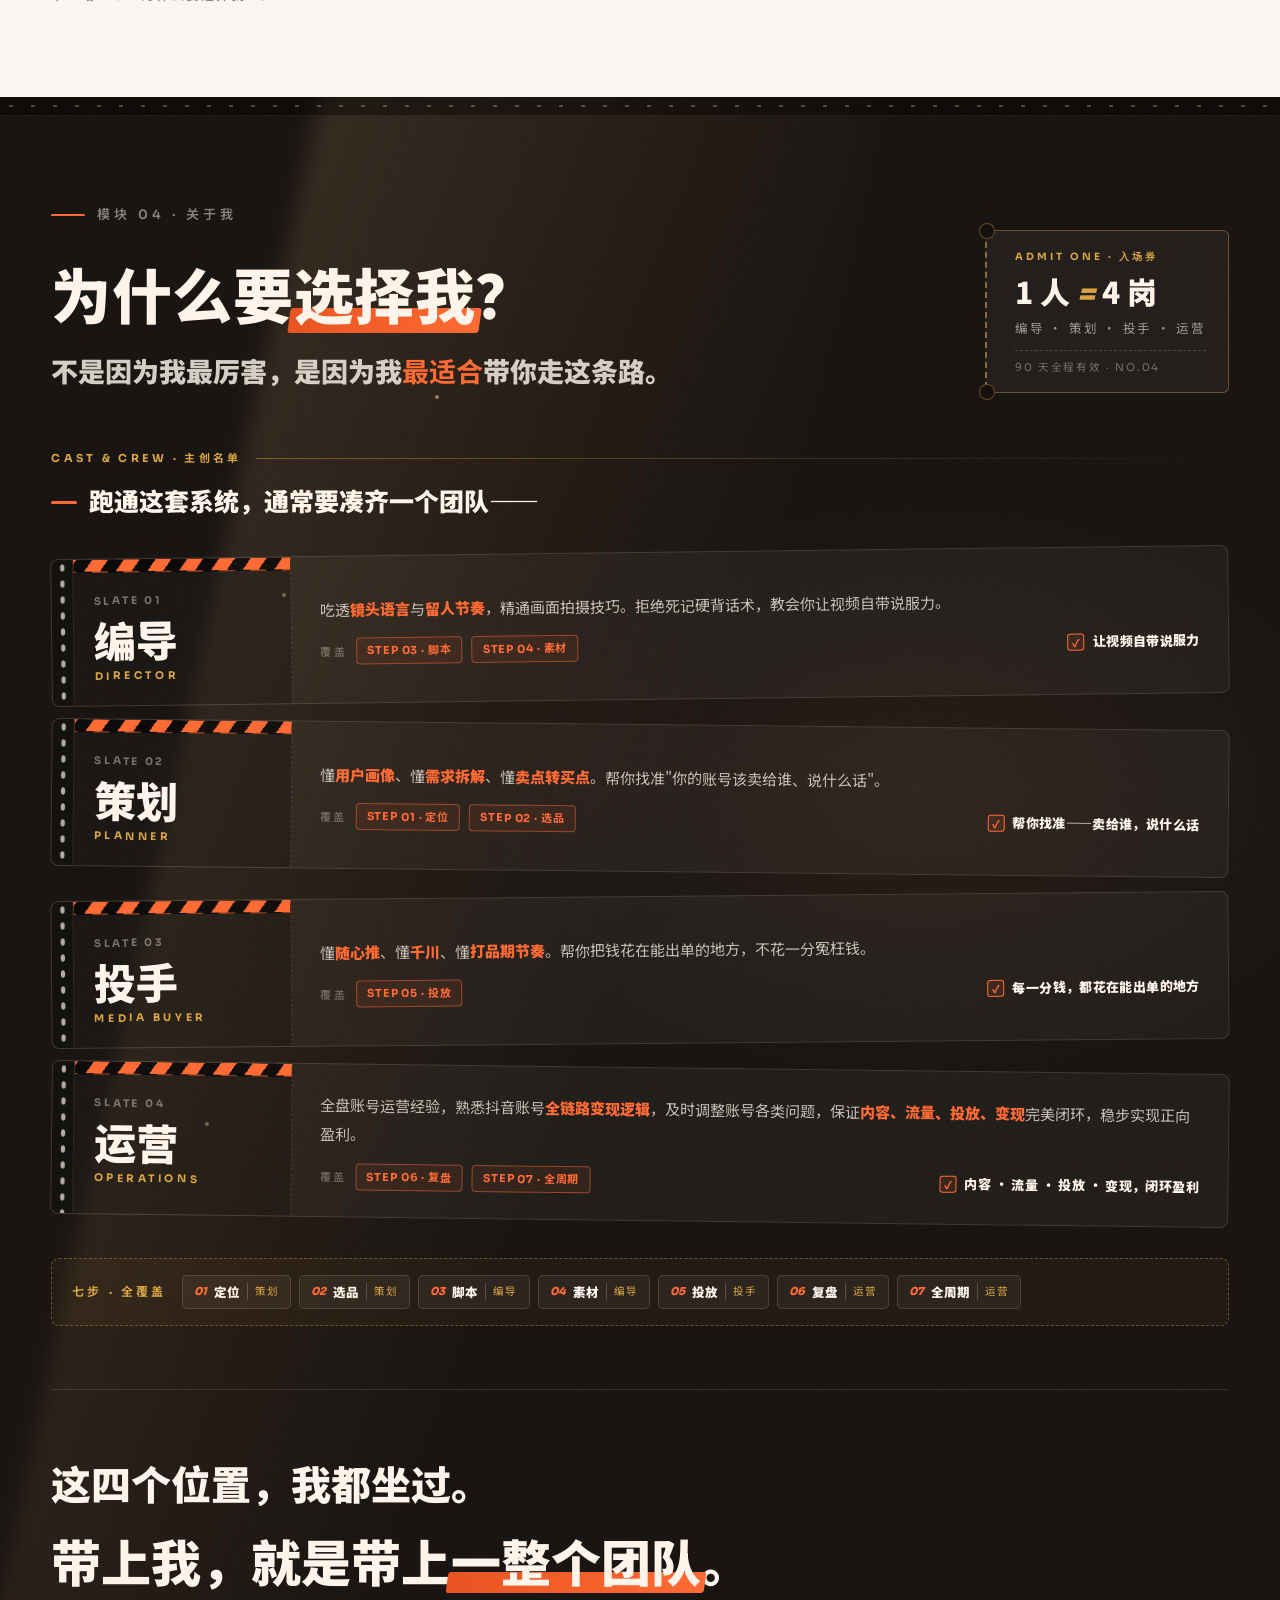
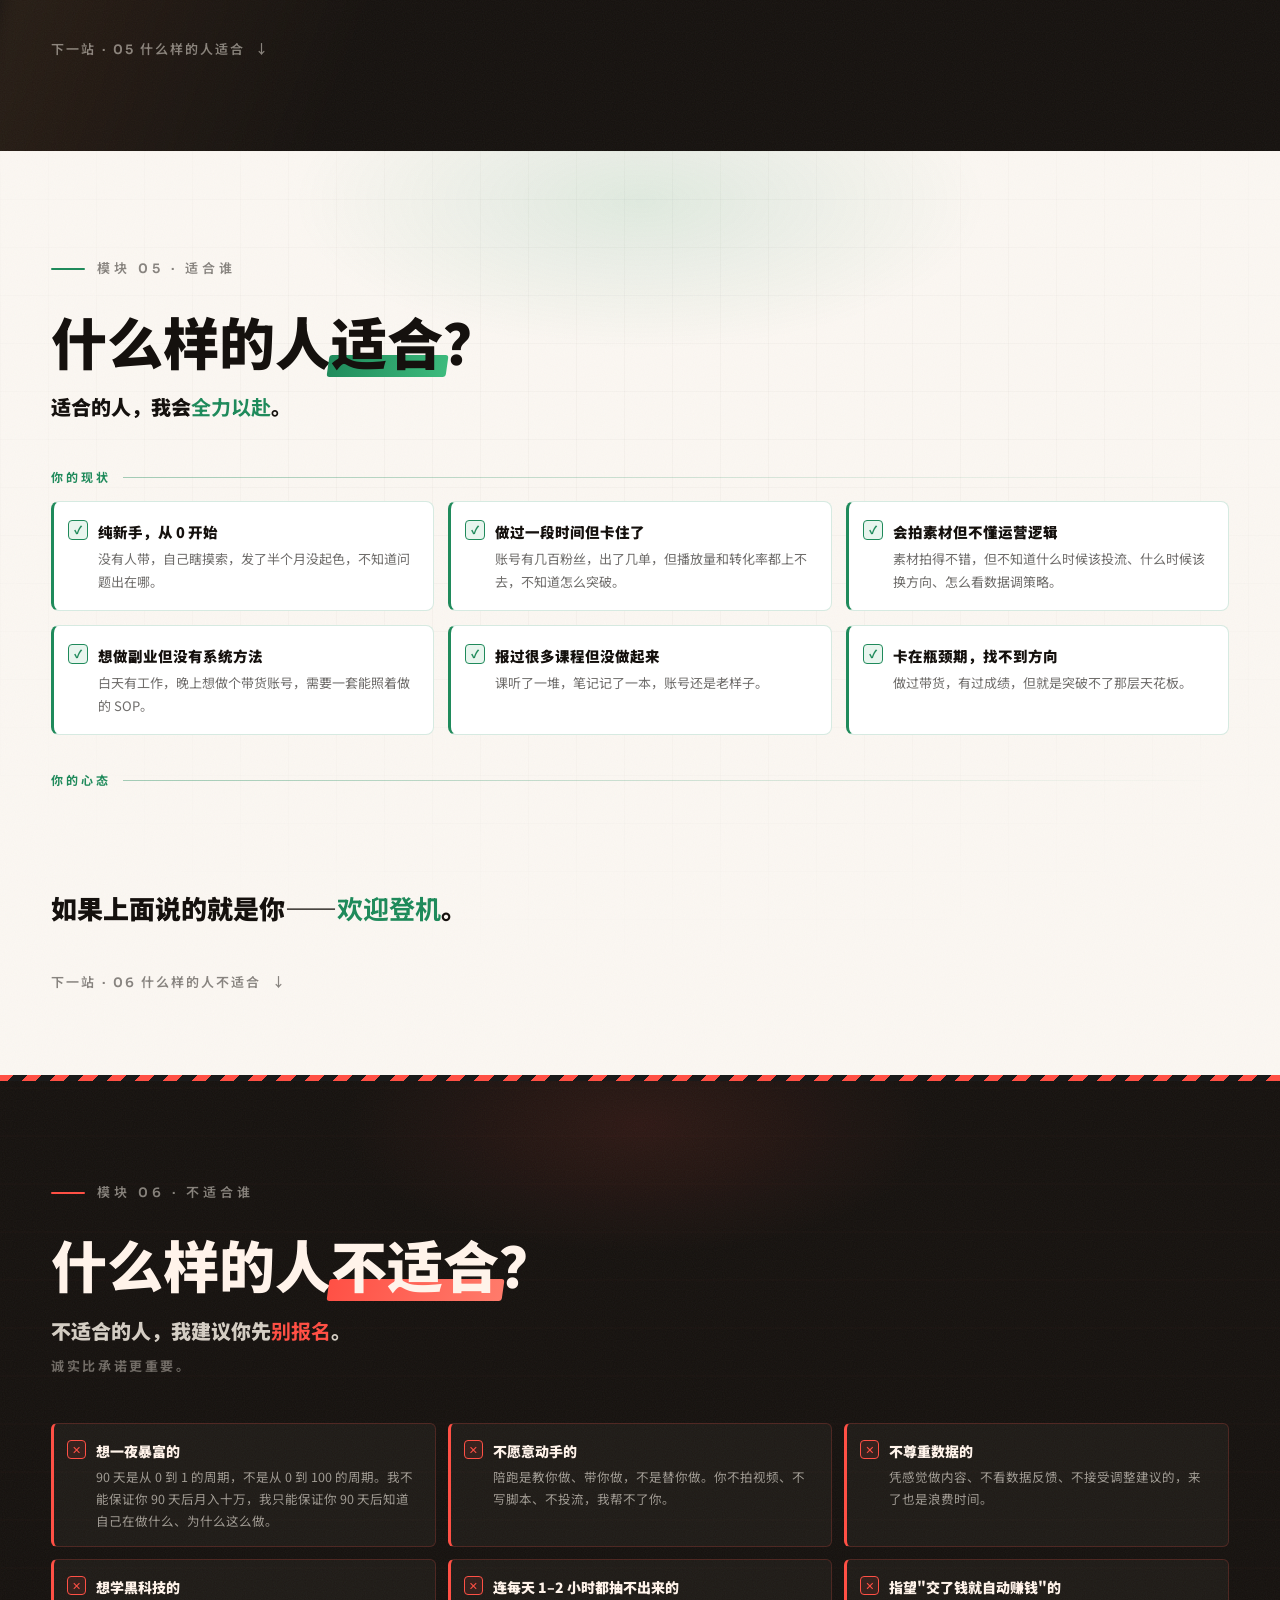
==== commit e252c6c5: "更新所有内容" ====
--- a/index.html
+++ b/index.html
@@ -28,14 +28,20 @@
        • 标签页/百度搜索的「蓝色标题」= 下面 <title>
        • 百度搜索标题下的「灰色摘要」= 下面 name="description"（只留一处！）
        • 改搜索文案 → 只动这两行；带"抖音带货陪跑"是为了被人搜到        ══ -->
-  <title>抖音短视频带货90天2V1陪跑|适合独自摸索不出单的普通人 - 峰岚佳韵</title>
-  <meta name="description" content="做了几个月带货还没出单？峰岚佳韵90天2V1陪跑，从定位、选品、内容到投放，手把手带你跑通抖音短视频带货全流程" />
-  <meta property="og:image" content="https://fljytrain.cn/og-cover.png" />
-  <meta property="og:image:width" content="1200" />
-  <meta property="og:image:height" content="630" />
-
-  <link rel="icon" href="https://fljytrain.cn/og-cover.png">
-  <link rel="apple-touch-icon" href="https://fljytrain.cn/og-cover.png">
+<title>抖音短视频带货90天2V1陪跑|适合独自摸索不出单的普通人 - 峰岚佳韵</title>
+<meta name="description" content="做了几个月带货还没出单？峰岚佳韵90天2V1陪跑，从定位、选品、内容到投放，手把手带你跑通抖音短视频带货全流程" />
+
+<meta property="og:type" content="website" />
+<meta property="og:url" content="https://fljytrain.cn/" />
+<meta property="og:title" content="抖音短视频带货90天2V1陪跑|适合独自摸索不出单的普通人 - 峰岚佳韵" />
+<meta property="og:description" content="做了几个月带货还没出单？峰岚佳韵90天2V1陪跑，从定位、选品、内容到投放，手把手带你跑通抖音短视频带货全流程" />
+<meta property="og:image" content="https://fljytrain.cn/og-cover.png" />
+<meta property="og:image:width" content="1200" />
+<meta property="og:image:height" content="630" />
+<meta property="og:site_name" content="峰岚佳韵" />
+
+<link rel="icon" href="https://fljytrain.cn/og-cover.png">
+<link rel="apple-touch-icon" href="https://fljytrain.cn/og-cover.png">
 
 
   <!-- ╔══════════════════════════════════════════════════════════════╗
